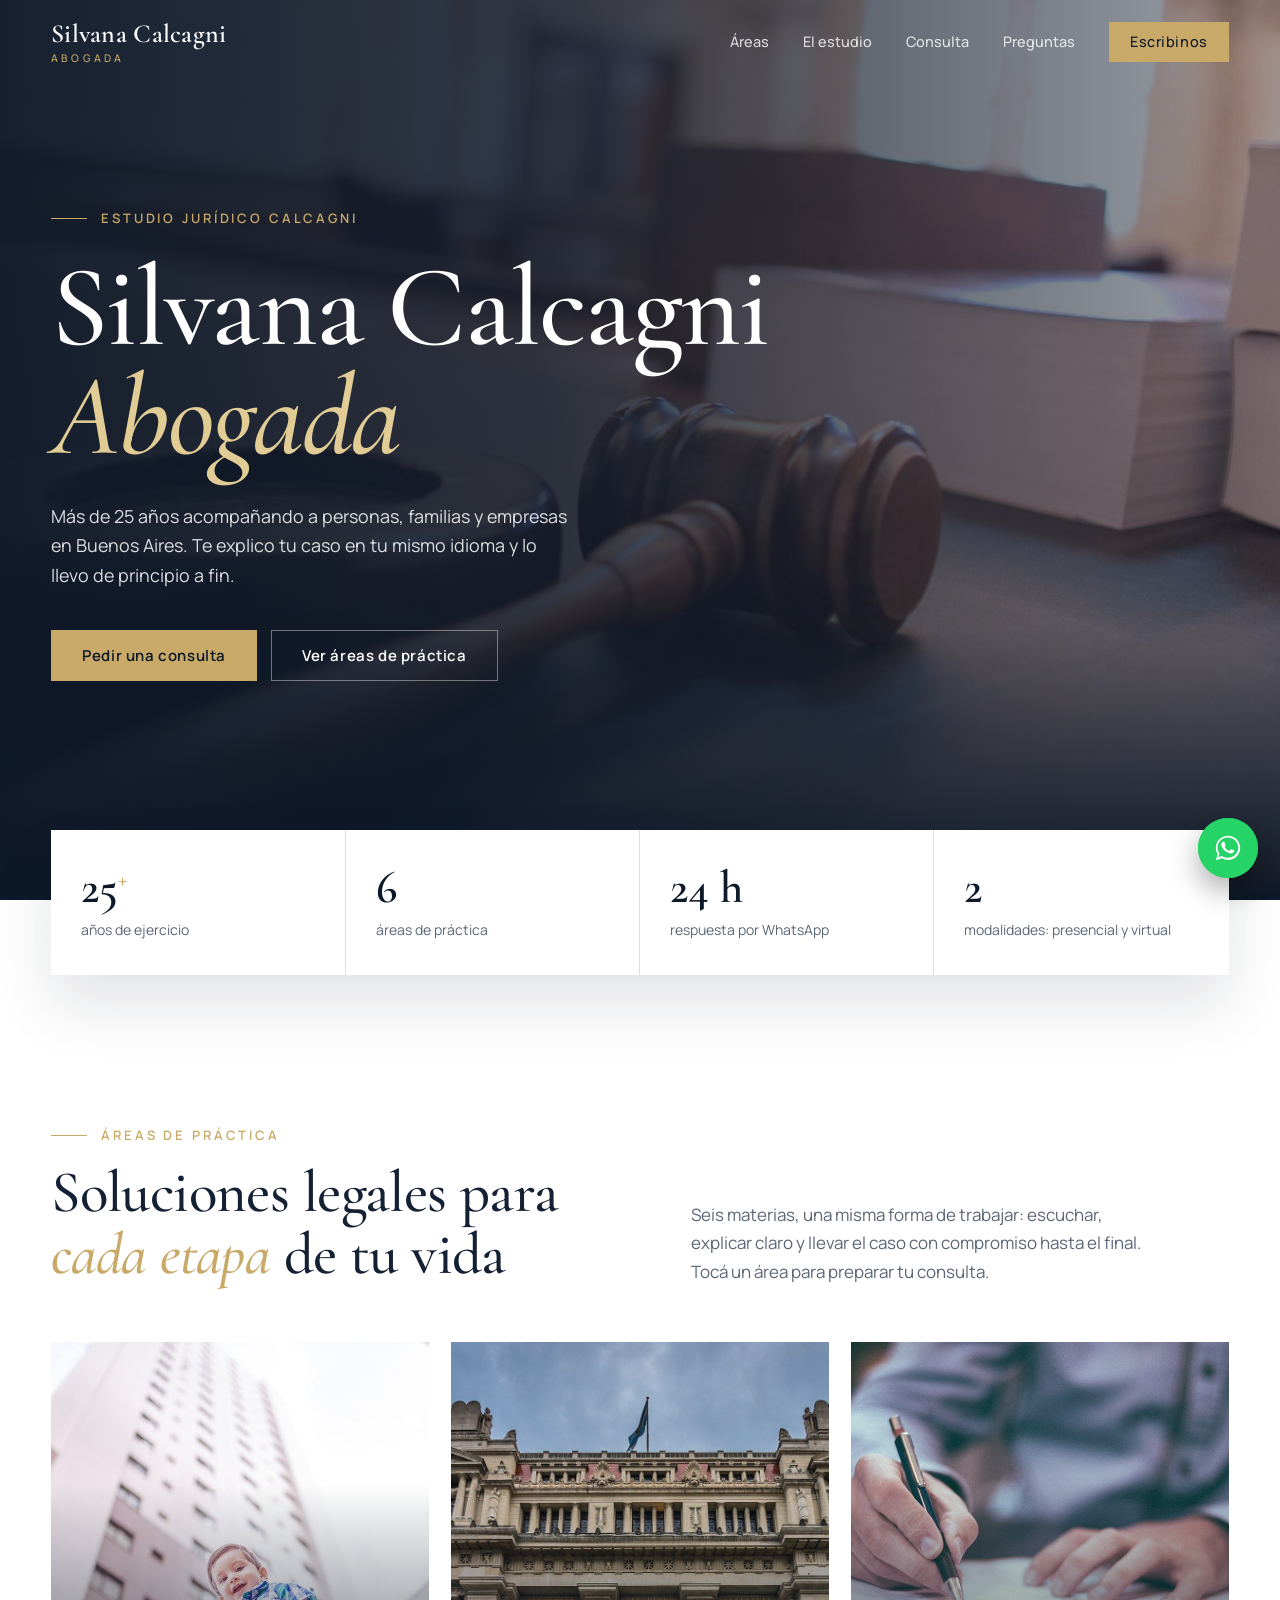
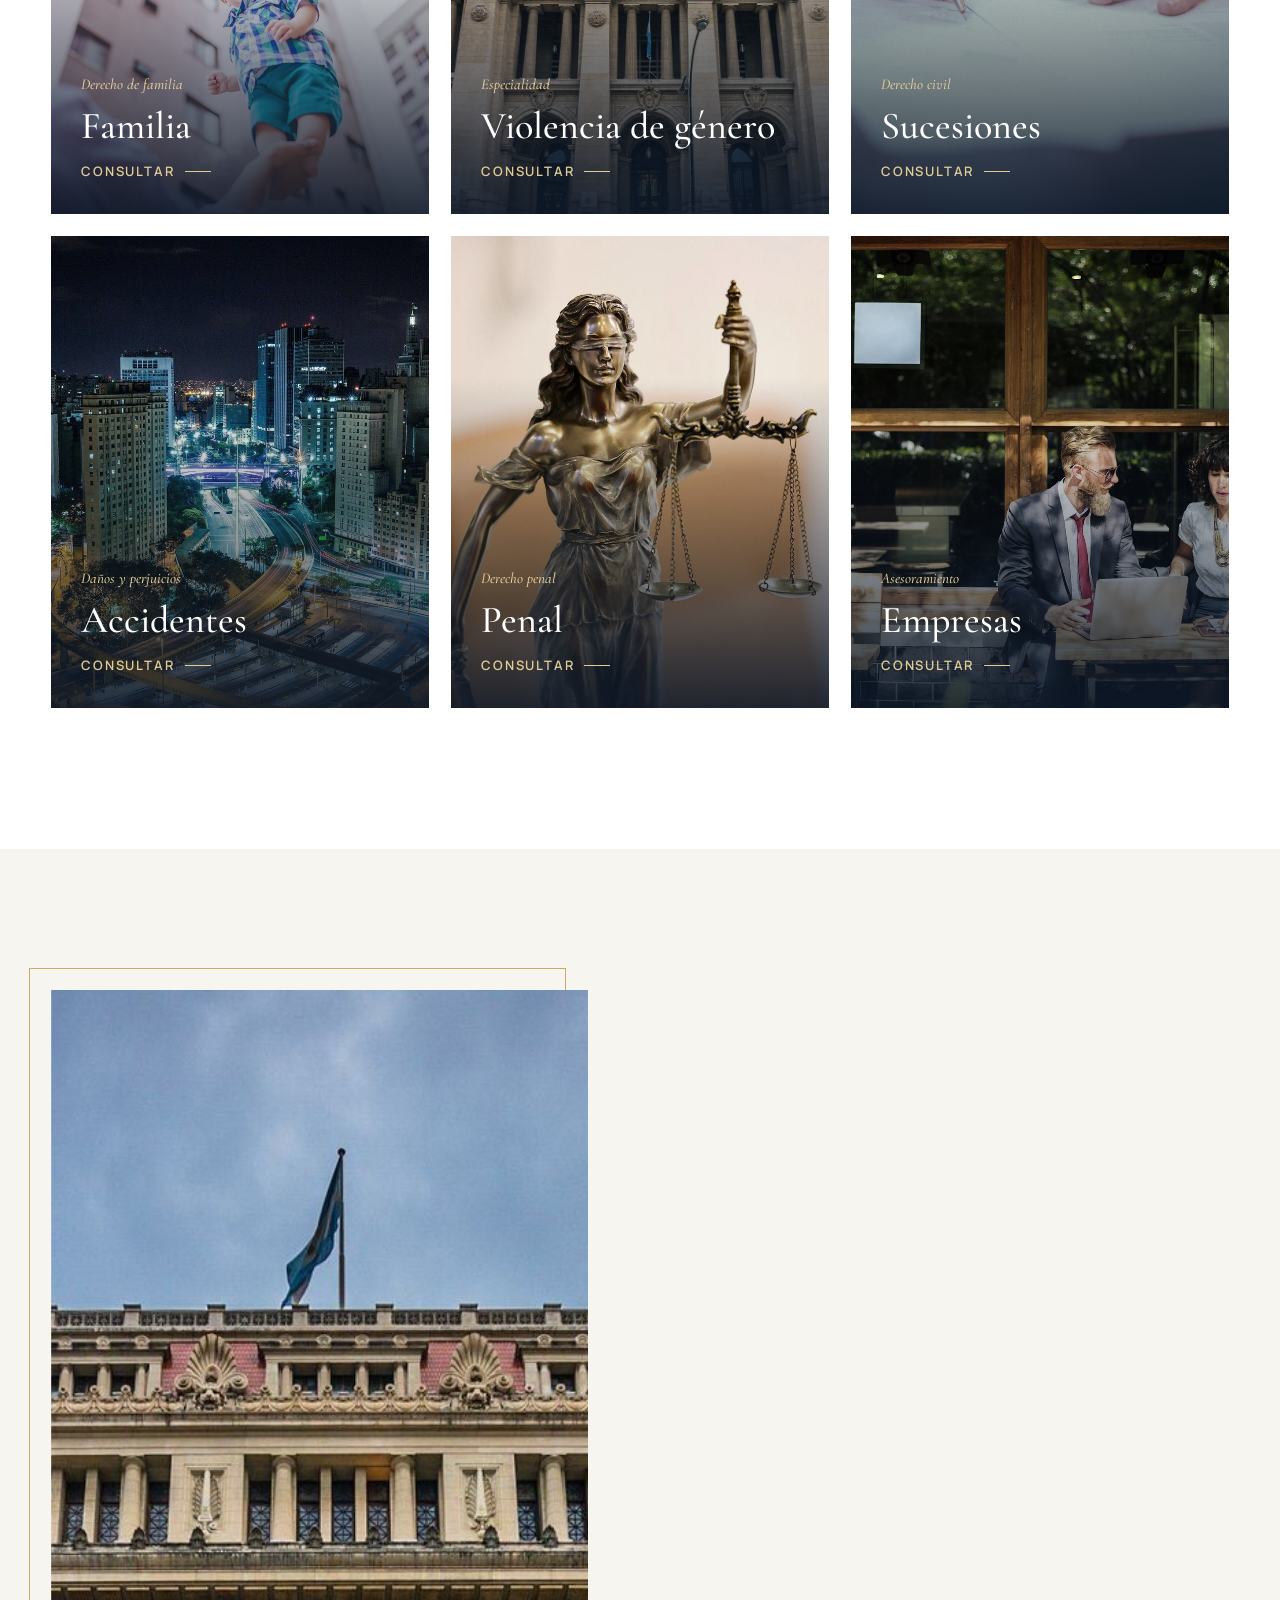
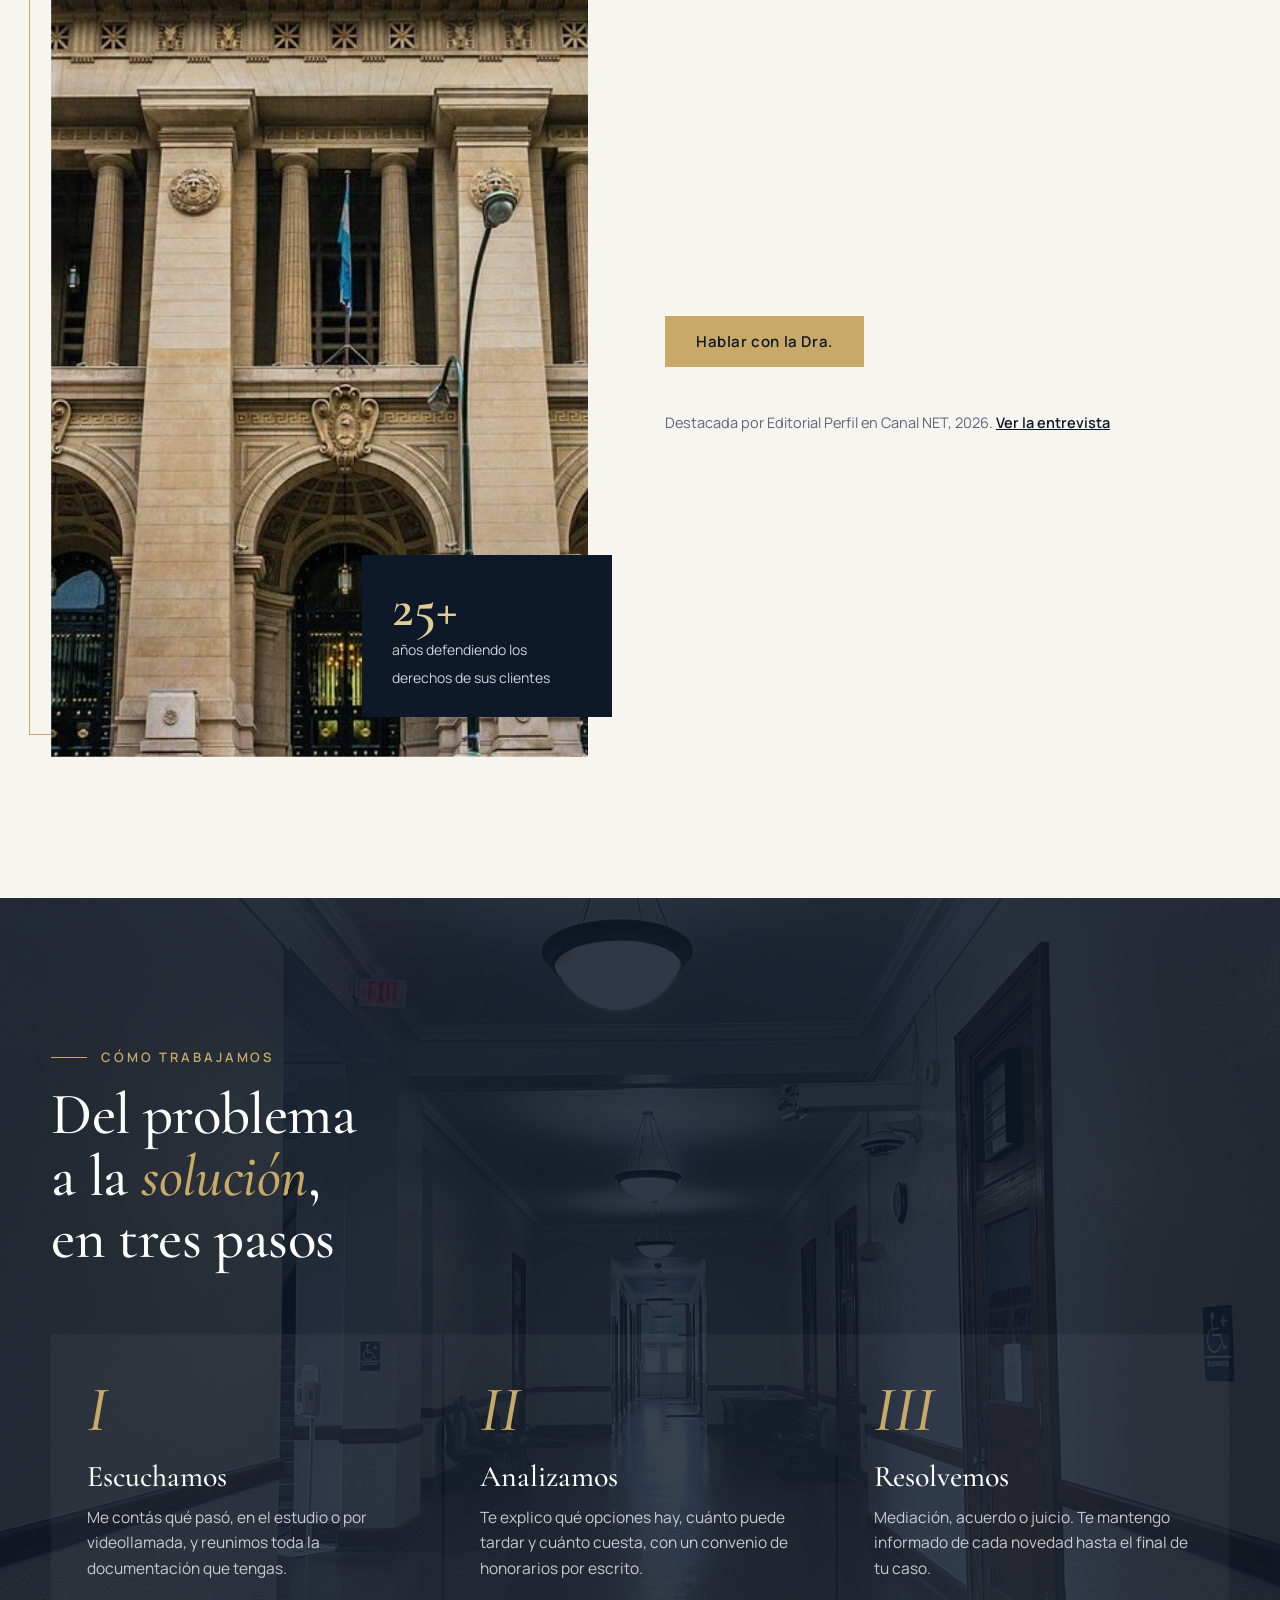
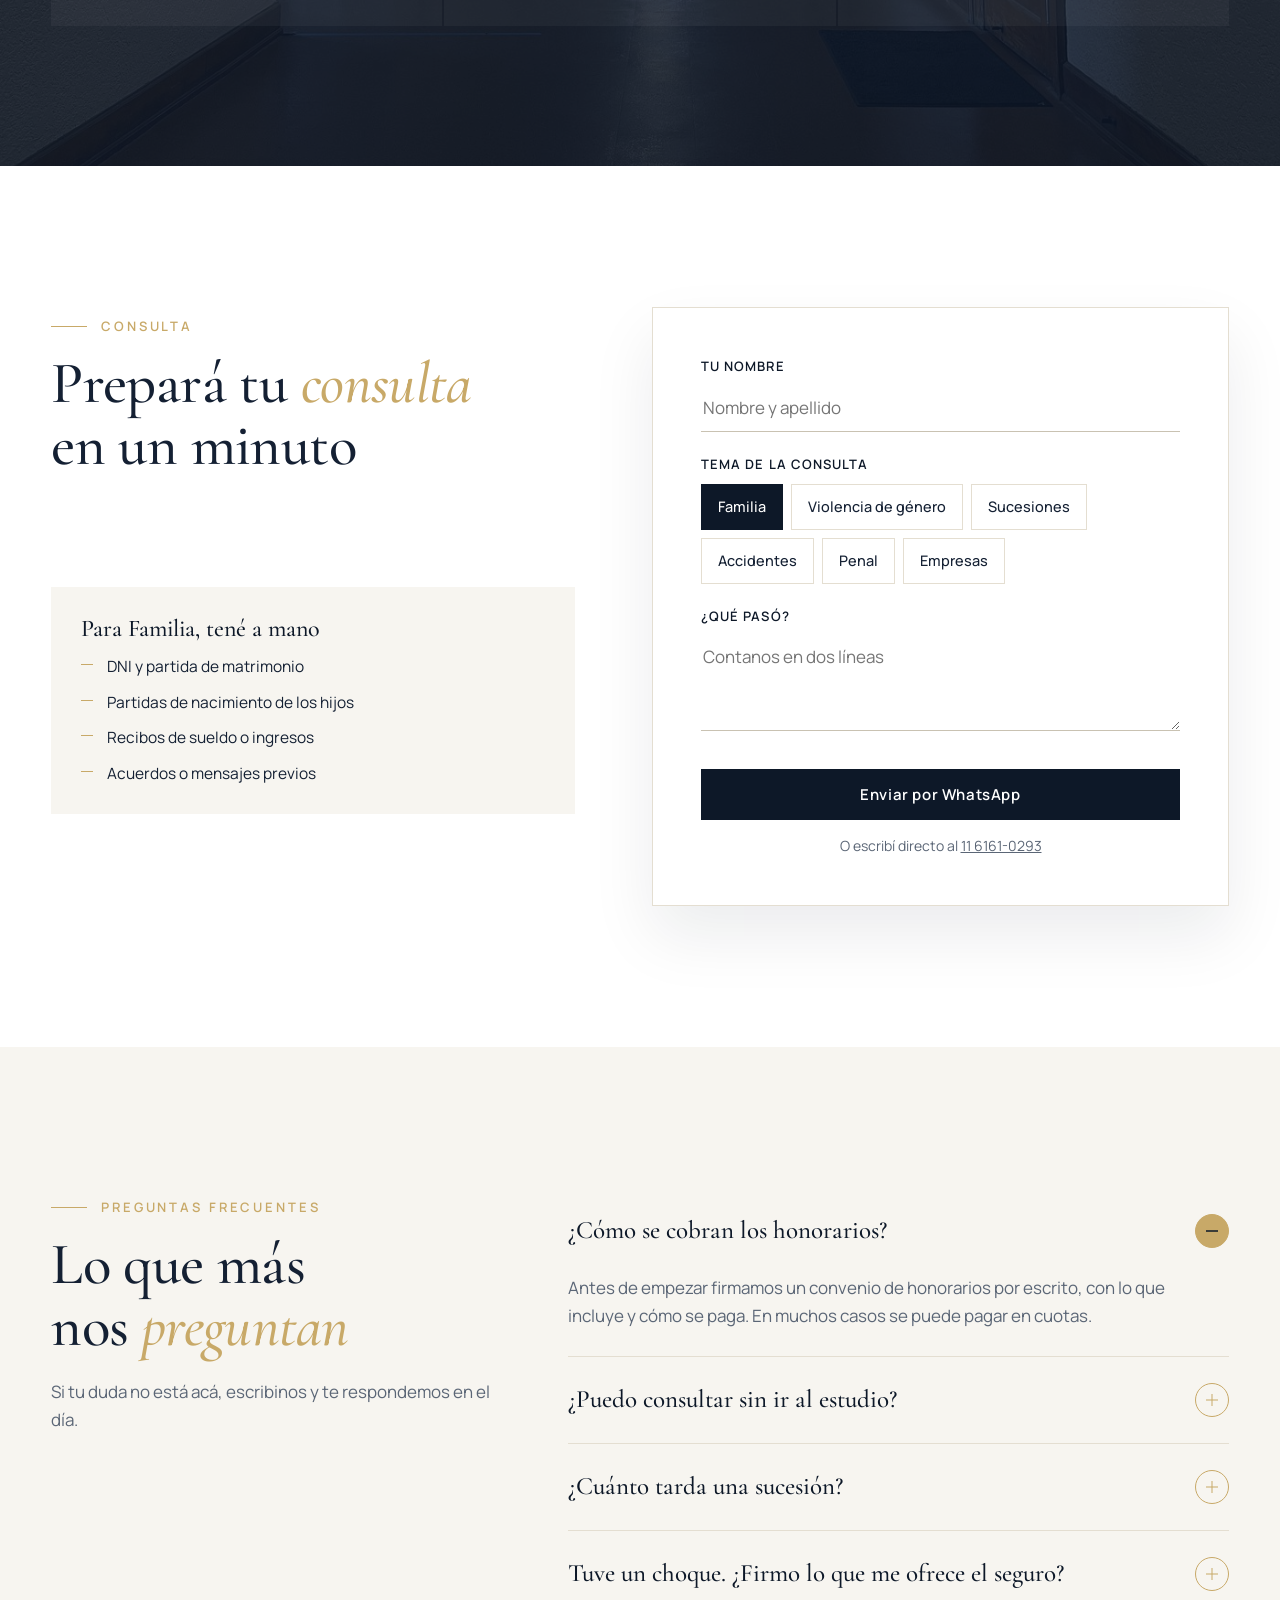
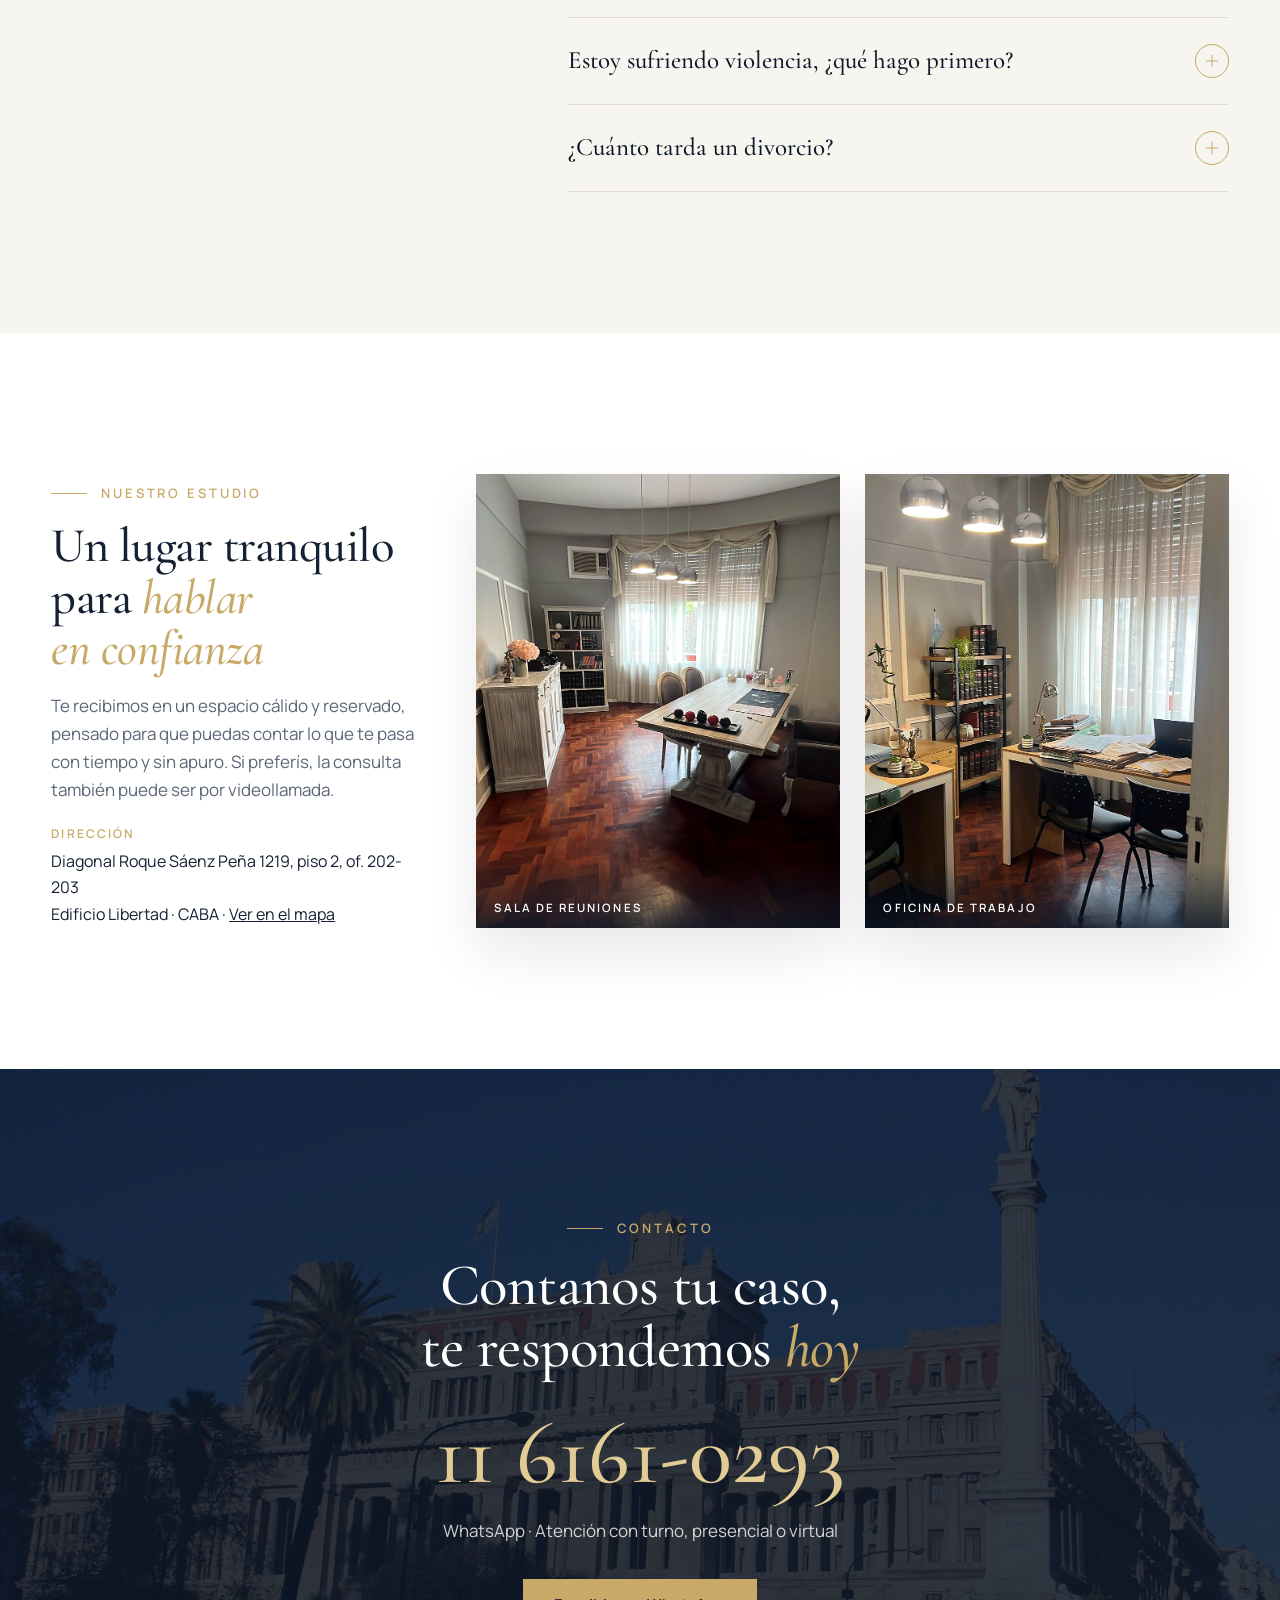
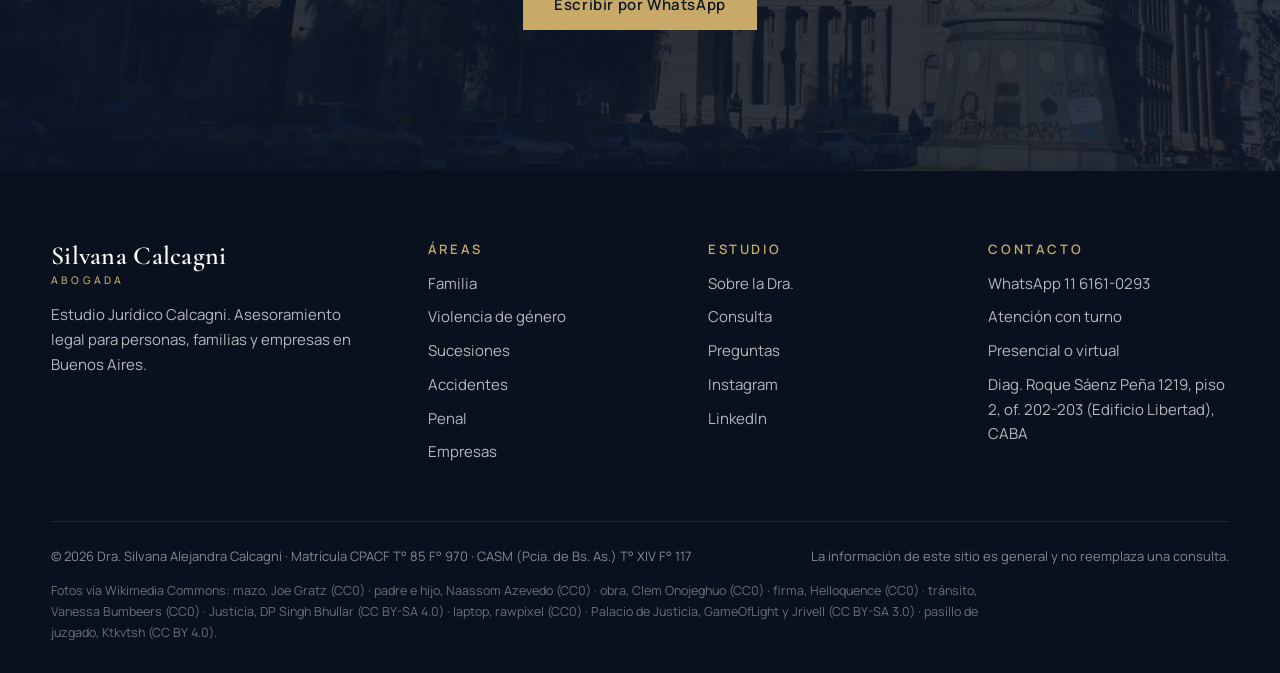
==== index.html @ 098f48e3 "Agregar fotos de la oficina del estudio Co-Authored-By: Claude Opus 5.5 <noreply@anthropic.com> Clau" ====
<!doctype html>
<html lang="es">
<head>
<meta charset="utf-8">
<meta name="viewport" content="width=device-width, initial-scale=1, viewport-fit=cover">
<title>Dra. Silvana Calcagni · Abogada en Buenos Aires</title>
<meta name="description" content="Dra. Silvana Calcagni, abogada en Buenos Aires con más de 25 años de ejercicio. Familia, violencia de género, sucesiones, accidentes, penal y empresas. Consultas por WhatsApp.">
<link rel="preconnect" href="https://fonts.googleapis.com">
<link rel="preconnect" href="https://fonts.gstatic.com" crossorigin>
<link href="https://fonts.googleapis.com/css2?family=Cormorant+Garamond:ital,wght@0,500;0,600;1,500&family=Manrope:wght@400;500;600&display=swap" rel="stylesheet">
<script>document.documentElement.classList.add('js')</script>
<style>
/* Elegante premium: azul noche y dorado suave, serif clásica para títulos, fotos grandes con movimiento lento. */
:root {
  color-scheme: light;
  --navy: #0d1828;
  --navy-2: #15243a;
  --navy-3: #1e3150;
  --gold: #c8a968;
  --gold-2: #e2cc96;
  --paper: #f7f5f0;
  --white: #ffffff;
  --ink: #142033;
  --muted: #5b6676;
  --line: #e4ded1;
  --serif: "Cormorant Garamond", Georgia, "Times New Roman", serif;
  --sans: "Manrope", "Helvetica Neue", Arial, sans-serif;
  --m: clamp(16px, 4vw, 64px);
  --max: 1240px;
  --ease: cubic-bezier(.2, .7, .2, 1);
}
*, *::before, *::after { box-sizing: border-box; }
html { scroll-behavior: smooth; -webkit-text-size-adjust: 100%; }
body { margin: 0; background: var(--white); color: var(--ink); font: 400 17px/1.65 var(--sans); overflow-x: clip; }
h1, h2, h3, p, ul, figure, blockquote { margin: 0; }
ul { padding: 0; list-style: none; }
a { color: inherit; }
img { display: block; max-width: 100%; }
:focus-visible { outline: 2px solid var(--gold); outline-offset: 3px; }
.wrap { width: 100%; max-width: calc(var(--max) + 2 * var(--m)); margin-inline: auto; padding-left: max(var(--m), env(safe-area-inset-left, 0px)); padding-right: max(var(--m), env(safe-area-inset-right, 0px)); }
.kicker { display: inline-flex; align-items: center; gap: 14px; font: 600 13px/1 var(--sans); letter-spacing: .22em; text-transform: uppercase; color: var(--gold); }
.kicker::before { content: ""; width: 36px; height: 1px; background: currentColor; }
h2 { font: 500 clamp(36px, 4.6vw, 60px)/1.05 var(--serif); letter-spacing: -0.01em; text-wrap: balance; }
h2 em { font-style: italic; color: var(--gold); }
.section { padding-block: clamp(88px, 11vw, 150px); }
.btn { display: inline-flex; align-items: center; gap: 12px; padding: 17px 30px; font: 600 15px/1 var(--sans); letter-spacing: .04em; text-decoration: none; border: 1px solid var(--gold); background: var(--gold); color: var(--navy); cursor: pointer; transition: background .3s, color .3s, transform .3s var(--ease); }
.btn:hover { background: transparent; color: var(--gold-2); transform: translateY(-2px); }
.btn.ghost { background: transparent; color: var(--white); border-color: #ffffff66; }
.btn.ghost:hover { border-color: var(--gold); color: var(--gold-2); }
.btn svg { width: 18px; height: 18px; fill: currentColor; }

/* header */
.header { position: fixed; inset: 0 0 auto; z-index: 20; padding-top: env(safe-area-inset-top, 0px); transition: background .4s, box-shadow .4s; }
.header .wrap { display: flex; align-items: center; justify-content: space-between; height: 84px; transition: height .4s; }
.header.solid { background: #0d1828f2; box-shadow: 0 10px 30px #0006; }
.header.solid .wrap { height: 68px; }
.logo { display: flex; flex-direction: column; text-decoration: none; color: var(--white); line-height: 1; }
.logo b { font: 600 26px/1 var(--serif); letter-spacing: .01em; }
.logo span { font: 500 10.5px/1 var(--sans); letter-spacing: .3em; text-transform: uppercase; color: var(--gold); margin-top: 6px; }
.nav { display: flex; align-items: center; gap: 34px; }
.nav a { color: #ffffffcc; text-decoration: none; font-size: 14.5px; font-weight: 500; position: relative; transition: color .3s; }
.nav a:not(.btn)::after { content: ""; position: absolute; left: 0; right: 0; bottom: -6px; height: 1px; background: var(--gold); transform: scaleX(0); transform-origin: left; transition: transform .35s var(--ease); }
.nav a:not(.btn):hover { color: var(--white); }
.nav a:not(.btn):hover::after { transform: scaleX(1); }
.nav .btn { padding: 12px 20px; color: var(--navy); }
.nav .btn:hover { color: var(--gold-2); }

/* hero */
.hero { position: relative; min-height: 100svh; display: grid; align-items: center; color: var(--white); background: var(--navy); overflow: hidden; }
.hero .bg { position: absolute; inset: 0; }
.hero .bg img { width: 100%; height: 100%; object-fit: cover; object-position: center 30%; animation: kenburns 24s ease-in-out infinite alternate; }
.hero .bg::after { content: ""; position: absolute; inset: 0; background: linear-gradient(90deg, #0d1828f5 0%, #0d1828d9 42%, #0d182866 100%), linear-gradient(0deg, #0d1828 0%, transparent 30%); }
.hero .content { position: relative; z-index: 1; padding-top: 120px; padding-bottom: 140px; }
.hero h1 { font: 500 clamp(56px, 9vw, 128px)/.95 var(--serif); letter-spacing: -0.015em; margin-top: 26px; }
.hero h1 em { display: block; font-style: italic; color: var(--gold-2); }
.hero .lead { margin-top: 30px; max-width: 520px; font-size: clamp(17px, 1.4vw, 20px); color: #ffffffd9; }
.hero .ctas { display: flex; flex-wrap: wrap; gap: 14px; margin-top: 40px; }
.hero .scroll { position: absolute; z-index: 1; left: 50%; bottom: 28px; transform: translateX(-50%); width: 26px; height: 42px; border: 1px solid #ffffff66; border-radius: 13px; }
.hero .scroll::after { content: ""; position: absolute; left: 50%; top: 9px; width: 3px; height: 8px; margin-left: -1.5px; background: var(--gold); border-radius: 2px; animation: wheel 1.8s ease-in-out infinite; }

/* stats strip */
.stats { position: relative; z-index: 2; margin-top: -70px; }
.stats ul { display: grid; grid-template-columns: repeat(4, 1fr); background: var(--white); box-shadow: 0 30px 60px #0d18281f; }
.stats li { padding: 34px 30px; border-right: 1px solid var(--line); }
.stats li:last-child { border-right: 0; }
.stats b { display: block; font: 600 46px/1 var(--serif); color: var(--navy); }
.stats b sup { font-size: .5em; color: var(--gold); }
.stats span { display: block; margin-top: 8px; font-size: 14px; color: var(--muted); }

/* areas */
.areas .head { display: grid; grid-template-columns: 1.1fr 1fr; gap: 48px; align-items: end; margin-bottom: 56px; }
.areas .head h2 { margin-top: 18px; }
.areas .head p { color: var(--muted); max-width: 46ch; }
.cards { display: grid; grid-template-columns: repeat(3, 1fr); gap: 22px; }
.card { position: relative; display: block; aspect-ratio: 4 / 5; overflow: hidden; color: var(--white); text-decoration: none; background: var(--navy); }
.card img { width: 100%; height: 100%; object-fit: cover; transition: transform 1.1s var(--ease), filter .6s; filter: saturate(.85); }
.card::after { content: ""; position: absolute; inset: 0; background: linear-gradient(180deg, #0d182800 30%, #0d1828e6 100%); transition: background .5s; }
.card .txt { position: absolute; z-index: 1; left: 0; right: 0; bottom: 0; padding: 30px; }
.card .n { font: 500 15px/1 var(--serif); font-style: italic; color: var(--gold-2); }
.card h3 { font: 500 38px/1 var(--serif); margin-top: 10px; }
.card p { max-height: 0; opacity: 0; overflow: hidden; margin-top: 0; font-size: 15px; color: #ffffffdd; transition: max-height .6s var(--ease), opacity .5s, margin .5s; }
.card .more { display: inline-flex; align-items: center; gap: 10px; margin-top: 16px; font-size: 13px; font-weight: 600; letter-spacing: .14em; text-transform: uppercase; color: var(--gold-2); }
.card .more::after { content: ""; width: 26px; height: 1px; background: currentColor; transition: width .4s var(--ease); }
.card:hover img, .card:focus-visible img { transform: scale(1.08); filter: saturate(1); }
.card:hover::after, .card:focus-visible::after { background: linear-gradient(180deg, #0d182833 0%, #0d1828f2 70%); }
.card:hover p, .card:focus-visible p { max-height: 160px; opacity: 1; margin-top: 12px; }
.card:hover .more::after { width: 46px; }

/* about */
.about { background: var(--paper); }
.about .grid { display: grid; grid-template-columns: 1fr 1.05fr; gap: clamp(40px, 6vw, 96px); align-items: center; }
.about .pic { position: relative; }
.about .pic img { width: 100%; aspect-ratio: 4 / 5; object-fit: cover; }
.about .pic::before { content: ""; position: absolute; inset: -22px 22px 22px -22px; border: 1px solid var(--gold); z-index: 0; }
.about .pic img { position: relative; z-index: 1; }
.about .badge { position: absolute; z-index: 2; right: -24px; bottom: 40px; background: var(--navy); color: var(--white); padding: 26px 30px; max-width: 250px; }
.about .badge b { display: block; font: 600 54px/1 var(--serif); color: var(--gold-2); }
.about .badge span { font-size: 14px; color: #ffffffcc; }
.about h2 { margin-top: 18px; }
.about .txt p { margin-top: 22px; color: var(--muted); }
.about blockquote { margin-top: 34px; padding-left: 26px; border-left: 2px solid var(--gold); font: 500 italic 26px/1.3 var(--serif); color: var(--navy); }
.about .sign { margin-top: 30px; display: flex; flex-wrap: wrap; align-items: center; gap: 22px; }
.about .press { font-size: 14.5px; color: var(--muted); }
.about .press a { color: var(--navy); font-weight: 600; }

/* process */
.process { background: var(--navy); color: var(--white); position: relative; overflow: hidden; }
.process .bgimg { position: absolute; inset: 0; opacity: .14; }
.process .bgimg img { width: 100%; height: 100%; object-fit: cover; }
.process .wrap { position: relative; }
.process h2 { margin-top: 18px; max-width: 16ch; }
.steps { display: grid; grid-template-columns: repeat(3, 1fr); gap: 2px; margin-top: 64px; }
.step { background: #ffffff0a; padding: 44px 36px; transition: background .4s, transform .4s var(--ease); }
.step:hover { background: #ffffff14; transform: translateY(-6px); }
.step .num { font: 500 italic 64px/1 var(--serif); color: var(--gold); }
.step h3 { font: 500 30px/1.1 var(--serif); margin-top: 18px; }
.step p { margin-top: 12px; color: #ffffffbf; font-size: 15.5px; }

/* consulta */
.consulta .grid { display: grid; grid-template-columns: 1fr 1.1fr; gap: clamp(40px, 6vw, 96px); align-items: start; }
.consulta h2 { margin-top: 18px; }
.consulta .txt > p { margin-top: 20px; color: var(--muted); max-width: 44ch; }
.docs { margin-top: 34px; background: var(--paper); padding: 28px 30px; }
.docs strong { font: 500 24px/1.2 var(--serif); color: var(--navy); }
.docs li { position: relative; padding-left: 26px; margin-top: 10px; font-size: 15.5px; }
.docs li::before { content: ""; position: absolute; left: 0; top: 10px; width: 12px; height: 1px; background: var(--gold); }
.form { background: var(--white); border: 1px solid var(--line); padding: clamp(28px, 4vw, 48px); box-shadow: 0 30px 60px #0d182814; }
.form label { display: block; font-size: 13px; font-weight: 600; letter-spacing: .08em; text-transform: uppercase; color: var(--navy); margin: 22px 0 8px; }
.form label:first-child { margin-top: 0; }
.form input, .form select, .form textarea { width: 100%; border: 0; border-bottom: 1px solid #c9c2b2; background: transparent; padding: 10px 2px 12px; font: 400 17px/1.4 var(--sans); color: var(--ink); border-radius: 0; transition: border-color .3s; }
.form textarea { min-height: 96px; resize: vertical; }
.form input:focus, .form select:focus, .form textarea:focus { outline: none; border-bottom-color: var(--gold); }
.chips { display: flex; flex-wrap: wrap; gap: 8px; }
.chips label { margin: 0; position: relative; }
.chips input { position: absolute; opacity: 0; inset: 0; cursor: pointer; }
.chips span { display: inline-block; padding: 10px 16px; border: 1px solid var(--line); font-size: 14.5px; font-weight: 500; letter-spacing: 0; text-transform: none; color: var(--ink); transition: all .25s; cursor: pointer; }
.chips input:checked + span { background: var(--navy); border-color: var(--navy); color: var(--white); }
.chips input:focus-visible + span { outline: 2px solid var(--gold); outline-offset: 2px; }
.chips span:hover { border-color: var(--gold); }
.form .btn { width: 100%; justify-content: center; margin-top: 30px; background: var(--navy); border-color: var(--navy); color: var(--white); }
.form .btn:hover { background: var(--gold); border-color: var(--gold); color: var(--navy); }
.form .alt { margin-top: 14px; font-size: 14px; color: var(--muted); text-align: center; }

/* faq */
.faq { background: var(--paper); }
.faq .grid { display: grid; grid-template-columns: .8fr 1.2fr; gap: clamp(40px, 6vw, 96px); }
.faq h2 { margin-top: 18px; }
.faq .side p { margin-top: 20px; color: var(--muted); }
.faq details { border-bottom: 1px solid var(--line); }
.faq summary { list-style: none; cursor: pointer; display: flex; justify-content: space-between; align-items: center; gap: 24px; padding: 26px 0; font: 500 25px/1.25 var(--serif); color: var(--navy); }
.faq summary::-webkit-details-marker { display: none; }
.faq summary i { flex: none; position: relative; width: 34px; height: 34px; border: 1px solid var(--gold); border-radius: 50%; transition: background .3s, transform .4s var(--ease); }
.faq summary i::before, .faq summary i::after { content: ""; position: absolute; left: 50%; top: 50%; width: 12px; height: 1px; background: var(--gold); transform: translate(-50%, -50%); }
.faq summary i::after { transform: translate(-50%, -50%) rotate(90deg); transition: transform .4s var(--ease); }
.faq details[open] summary i { background: var(--gold); }
.faq details[open] summary i::before, .faq details[open] summary i::after { background: var(--navy); }
.faq details[open] summary i::after { transform: translate(-50%, -50%) rotate(0); }
.faq details p { padding-bottom: 26px; color: var(--muted); max-width: 60ch; }

/* contact band */
.cta { position: relative; color: var(--white); text-align: center; overflow: hidden; background: var(--navy); }
.cta .bg { position: absolute; inset: 0; }
.cta .bg img { width: 100%; height: 100%; object-fit: cover; transform: scale(1.1); }
.cta .bg::after { content: ""; position: absolute; inset: 0; background: #0d1828d9; }
.cta .wrap { position: relative; }
.cta h2 { margin: 18px auto 0; max-width: 18ch; }
.cta .phone { display: inline-block; margin-top: 30px; font: 500 clamp(44px, 7vw, 92px)/1 var(--serif); color: var(--gold-2); text-decoration: none; transition: color .3s; }
.cta .phone:hover { color: var(--white); }
.cta p { margin-top: 18px; color: #ffffffcc; }
.cta .btn { margin-top: 34px; }

/* footer */
.footer { background: #08111d; color: #ffffffb3; padding-block: 72px 30px; font-size: 15px; }
.footer .cols { display: grid; grid-template-columns: 1.4fr 1fr 1fr 1fr; gap: 40px; }
.footer h4 { margin: 0 0 16px; font: 600 13px/1 var(--sans); letter-spacing: .2em; text-transform: uppercase; color: var(--gold); }
.footer li { margin-top: 9px; }
.footer a { text-decoration: none; transition: color .3s; }
.footer a:hover { color: var(--gold-2); }
.footer .about-f p { margin-top: 18px; max-width: 34ch; }
.footer .bottom { margin-top: 56px; padding-top: 24px; border-top: 1px solid #ffffff1a; display: flex; justify-content: space-between; gap: 20px; flex-wrap: wrap; font-size: 13px; color: #ffffff80; }
.footer .credits { margin-top: 14px; font-size: 12.5px; color: #ffffff66; max-width: 120ch; }
.wa-float { position: fixed; z-index: 30; right: max(22px, env(safe-area-inset-right, 0px)); bottom: max(22px, env(safe-area-inset-bottom, 0px)); width: 60px; height: 60px; border-radius: 50%; background: #25d366; display: grid; place-items: center; box-shadow: 0 12px 30px #0005; transition: transform .3s var(--ease); }
.wa-float:hover { transform: scale(1.08); }
.wa-float svg { width: 30px; height: 30px; fill: #fff; }
.wa-float::before { content: ""; position: absolute; inset: 0; border-radius: 50%; background: #25d366; animation: pulse 2.4s ease-out infinite; z-index: -1; }

/* motion */
@keyframes kenburns { from { transform: scale(1.04); } to { transform: scale(1.16) translate(-1.5%, -1%); } }
@keyframes wheel { 0% { opacity: 0; transform: translateY(0); } 30% { opacity: 1; } 100% { opacity: 0; transform: translateY(12px); } }
@keyframes pulse { from { transform: scale(1); opacity: .6; } to { transform: scale(1.7); opacity: 0; } }
@keyframes up { from { opacity: 0; transform: translateY(30px); } to { opacity: 1; transform: none; } }
@media (prefers-reduced-motion: no-preference) {
  .js .hero .content > * { opacity: 0; animation: up 1s var(--ease) forwards; }
  .js .hero .content > *:nth-child(2) { animation-delay: .15s; }
  .js .hero .content > *:nth-child(3) { animation-delay: .3s; }
  .js .hero .content > *:nth-child(4) { animation-delay: .45s; }
  .js [data-reveal] { opacity: 0; transform: translateY(36px); transition: opacity .9s var(--ease), transform 1s var(--ease); transition-delay: calc(var(--d, 0) * 110ms); }
  .js [data-reveal].in { opacity: 1; transform: none; }
  .js .about .pic[data-reveal] img { clip-path: inset(0 0 100% 0); transition: clip-path 1.3s var(--ease) .2s; }
  .js .about .pic.in img { clip-path: inset(0 0 0 0); }
}
@media (prefers-reduced-motion: reduce) { .hero .bg img, .wa-float::before, .hero .scroll::after { animation: none; } }

/* responsive */
@media (max-width: 1000px) {
  .nav a:not(.btn) { display: none; }
  .stats ul { grid-template-columns: repeat(2, 1fr); }
  .stats li:nth-child(2) { border-right: 0; }
  .stats li:nth-child(-n+2) { border-bottom: 1px solid var(--line); }
  .areas .head, .about .grid, .consulta .grid, .faq .grid { grid-template-columns: 1fr; }
  .cards { grid-template-columns: repeat(2, 1fr); }
  .card p { max-height: 160px; opacity: 1; margin-top: 12px; }
  .steps { grid-template-columns: 1fr; }
  .about .badge { right: 12px; }
  .footer .cols { grid-template-columns: 1fr 1fr; }
}
@media (max-width: 640px) {
  body { font-size: 16px; }
  .header .wrap { height: 70px; }
  .logo b { font-size: 22px; }
  .nav .btn { padding: 10px 14px; font-size: 13px; }
  .hero .content { padding-top: 110px; padding-bottom: 120px; }
  .hero .ctas .btn { width: 100%; justify-content: center; }
  .stats li { padding: 24px 18px; }
  .stats b { font-size: 36px; }
  .cards { grid-template-columns: 1fr; }
  .card { aspect-ratio: 4 / 3.4; }
  .card h3 { font-size: 32px; }
  .about .pic::before { inset: -12px 12px 12px -12px; }
  .about .badge { position: relative; right: auto; bottom: auto; margin: -40px 0 0 20px; }
  .faq summary { font-size: 21px; }
  .footer .cols { grid-template-columns: 1fr; }
}
/* fotos del estudio */
.office .grid { display: grid; grid-template-columns: 1.1fr 1fr 1fr; gap: clamp(16px, 2vw, 28px); align-items: end; }
.office .otxt { align-self: center; padding-right: clamp(0px, 2vw, 30px); }
.office h2 { margin-top: 18px; font-size: clamp(34px, 3.8vw, 50px); }
.office p { margin: 18px 0 0; color: var(--muted); }
.office .dir { margin-top: 24px; font-size: 16px; color: var(--ink); }
.office .dir b { display: block; font: 600 12px/1 var(--sans); letter-spacing: .18em; text-transform: uppercase; color: var(--gold); margin-bottom: 8px; }
.office figure { margin: 0; position: relative; overflow: hidden; box-shadow: 0 24px 50px #0d182818; }
.office img { display: block; width: 100%; height: auto; aspect-ratio: 4 / 5; object-fit: cover; transition: transform .8s var(--ease); }
.office figure:hover img { transform: scale(1.03); }
.office figcaption { position: absolute; left: 0; right: 0; bottom: 0; padding: 40px 18px 14px; font: 600 11.5px/1 var(--sans); letter-spacing: .18em; text-transform: uppercase; color: #fff; background: linear-gradient(transparent, #0d1828cc); }
@media (max-width: 900px) {
  .office .grid { grid-template-columns: 1fr 1fr; }
  .office .otxt { grid-column: 1 / -1; padding: 0; }
}
</style>
</head>
<body>

<header class="header" id="top">
  <div class="wrap">
    <a class="logo" href="#inicio"><b>Silvana Calcagni</b><span>Abogada</span></a>
    <nav class="nav" aria-label="Principal">
      <a href="#areas">Áreas</a>
      <a href="#estudio">El estudio</a>
      <a href="#consulta">Consulta</a>
      <a href="#preguntas">Preguntas</a>
      <a class="btn" href="https://wa.me/5491161610293" target="_blank" rel="noopener">Escribinos</a>
    </nav>
  </div>
</header>

<section class="hero" id="inicio">
  <div class="bg"><img src="imagenes/hero-1.jpg" alt="" width="1920" height="1280"></div>
  <div class="content wrap">
    <span class="kicker">Estudio Jurídico Calcagni</span>
    <h1>Silvana Calcagni<em>Abogada</em></h1>
    <p class="lead">Más de 25 años acompañando a personas, familias y empresas en Buenos Aires. Te explico tu caso en tu mismo idioma y lo llevo de principio a fin.</p>
    <div class="ctas">
      <a class="btn" href="#consulta">Pedir una consulta</a>
      <a class="btn ghost" href="#areas">Ver áreas de práctica</a>
    </div>
  </div>
  <span class="scroll" aria-hidden="true"></span>
</section>

<div class="stats wrap" aria-label="El estudio en números">
  <ul data-reveal>
    <li><b data-count="25">25<sup>+</sup></b><span>años de ejercicio</span></li>
    <li><b data-count="6">6</b><span>áreas de práctica</span></li>
    <li><b>24 h</b><span>respuesta por WhatsApp</span></li>
    <li><b>2</b><span>modalidades: presencial y virtual</span></li>
  </ul>
</div>

<main>
<section class="areas section" id="areas">
  <div class="wrap">
    <div class="head">
      <div data-reveal><span class="kicker">Áreas de práctica</span><h2>Soluciones legales para <em>cada etapa</em> de tu vida</h2></div>
      <p data-reveal style="--d:1">Seis materias, una misma forma de trabajar: escuchar, explicar claro y llevar el caso con compromiso hasta el final. Tocá un área para preparar tu consulta.</p>
    </div>
    <div class="cards">
      <a class="card" href="#consulta" data-topic="familia" data-reveal><img src="imagenes/familia-1.jpg" alt="Padre alzando a su hijo" loading="lazy" width="1920" height="1280"><div class="txt"><span class="n">Derecho de familia</span><h3>Familia</h3><p>Divorcios, cuota alimentaria, cuidado personal, régimen de comunicación y divorcios del exterior.</p><span class="more">Consultar</span></div></a>
      <a class="card" href="#consulta" data-topic="violencia" data-reveal style="--d:1"><img src="imagenes/buenos-aires-2.jpg" alt="Ciudad de Buenos Aires" loading="lazy" width="1400" height="997"><div class="txt"><span class="n">Especialidad</span><h3>Violencia de género</h3><p>Denuncia acompañada, medidas de protección urgentes, exclusión del hogar, cuota alimentaria y seguimiento.</p><span class="more">Consultar</span></div></a>
      <a class="card" href="#consulta" data-topic="sucesiones" data-reveal style="--d:2"><img src="imagenes/sucesiones-1.jpg" alt="Mano firmando un documento" loading="lazy" width="1920" height="1281"><div class="txt"><span class="n">Derecho civil</span><h3>Sucesiones</h3><p>Sucesiones con o sin testamento, declaratoria de herederos e inscripción de bienes, con pago en cuotas.</p><span class="more">Consultar</span></div></a>
      <a class="card" href="#consulta" data-topic="accidentes" data-reveal><img src="imagenes/accidentes-2.jpg" alt="Tránsito de una ciudad de noche" loading="lazy" width="1920" height="1280"><div class="txt"><span class="n">Daños y perjuicios</span><h3>Accidentes</h3><p>Choques de auto, moto o peatón y mediaciones con aseguradoras para cobrar sin llegar a juicio.</p><span class="more">Consultar</span></div></a>
      <a class="card" href="#consulta" data-topic="penal" data-reveal style="--d:1"><img src="imagenes/hero-2.jpg" alt="Estatua de la Justicia con su balanza" loading="lazy" width="1920" height="1281"><div class="txt"><span class="n">Derecho penal</span><h3>Penal</h3><p>Defensa en causas penales y ante falsas denuncias, con acompañamiento en cada etapa.</p><span class="more">Consultar</span></div></a>
      <a class="card" href="#consulta" data-topic="empresas" data-reveal style="--d:2"><img src="imagenes/empresas-2.jpg" alt="Dos personas trabajando con una laptop" loading="lazy" width="1920" height="1288"><div class="txt"><span class="n">Asesoramiento</span><h3>Empresas</h3><p>Diagnóstico de riesgo empresarial, contratos, protección de activos y conflictos societarios.</p><span class="more">Consultar</span></div></a>
    </div>
  </div>
</section>

<section class="about section" id="estudio">
  <div class="wrap grid">
    <div class="pic" data-reveal>
      <img src="imagenes/buenos-aires-2.jpg" alt="Fachada del Palacio de Justicia de la Nación, Buenos Aires" loading="lazy" width="1920" height="1367">
      <div class="badge"><b>25+</b><span>años defendiendo los derechos de sus clientes</span></div>
    </div>
    <div class="txt">
      <div data-reveal><span class="kicker">Sobre la Dra. Calcagni</span><h2>Honestidad, responsabilidad y <em>confianza</em></h2></div>
      <p data-reveal style="--d:1">La Dra. Silvana Alejandra Calcagni está al frente del Estudio Jurídico Calcagni. Acompaña a personas, familias y empresas con una mirada preventiva y estratégica: no solo resolver el problema, también evitar el próximo.</p>
      <p data-reveal style="--d:2">Su forma de trabajar es simple: hablarte en tu mismo idioma, sin palabras complicadas, responder rápido y comprometerse con cada caso, porque detrás de cada consulta hay personas, familias y años de esfuerzo.</p>
      <blockquote data-reveal style="--d:3">“Un abogado de confianza no es un gasto. Es una inversión en seguridad y tranquilidad.”</blockquote>
      <div class="sign" data-reveal style="--d:4">
        <a class="btn" href="https://wa.me/5491161610293" target="_blank" rel="noopener">Hablar con la Dra.</a>
        <p class="press">Destacada por Editorial Perfil en Canal NET, 2026. <a href="https://www.instagram.com/abogadacalcagni/reel/DWojUQWALA2/" target="_blank" rel="noopener">Ver la entrevista</a></p>
      </div>
    </div>
  </div>
</section>

<section class="process section">
  <div class="bgimg" aria-hidden="true"><img src="imagenes/penal-1.jpg" alt="" loading="lazy" width="1920" height="1440"></div>
  <div class="wrap">
    <div data-reveal><span class="kicker">Cómo trabajamos</span><h2>Del problema a la <em>solución</em>, en tres pasos</h2></div>
    <div class="steps">
      <div class="step" data-reveal><span class="num">I</span><h3>Escuchamos</h3><p>Me contás qué pasó, en el estudio o por videollamada, y reunimos toda la documentación que tengas.</p></div>
      <div class="step" data-reveal style="--d:1"><span class="num">II</span><h3>Analizamos</h3><p>Te explico qué opciones hay, cuánto puede tardar y cuánto cuesta, con un convenio de honorarios por escrito.</p></div>
      <div class="step" data-reveal style="--d:2"><span class="num">III</span><h3>Resolvemos</h3><p>Mediación, acuerdo o juicio. Te mantengo informado de cada novedad hasta el final de tu caso.</p></div>
    </div>
  </div>
</section>

<section class="consulta section" id="consulta">
  <div class="wrap grid">
    <div class="txt">
      <div data-reveal><span class="kicker">Consulta</span><h2>Prepará tu <em>consulta</em> en un minuto</h2></div>
      <p data-reveal style="--d:1">Elegí el tema, contanos brevemente qué pasó y se arma un mensaje listo para enviar por WhatsApp.</p>
      <div class="docs" data-reveal style="--d:2" aria-live="polite"><strong id="docs-t">Para Familia, tené a mano</strong><ul id="docs"></ul></div>
    </div>
    <form class="form" id="cupon" data-reveal style="--d:1">
      <label for="f-nombre">Tu nombre</label>
      <input id="f-nombre" autocomplete="name" placeholder="Nombre y apellido">
      <label id="tema-l">Tema de la consulta</label>
      <div class="chips" role="radiogroup" aria-labelledby="tema-l">
        <label><input type="radio" name="tema" id="t-familia" value="familia" checked><span>Familia</span></label>
        <label><input type="radio" name="tema" id="t-violencia" value="violencia"><span>Violencia de género</span></label>
        <label><input type="radio" name="tema" id="t-sucesiones" value="sucesiones"><span>Sucesiones</span></label>
        <label><input type="radio" name="tema" id="t-accidentes" value="accidentes"><span>Accidentes</span></label>
        <label><input type="radio" name="tema" id="t-penal" value="penal"><span>Penal</span></label>
        <label><input type="radio" name="tema" id="t-empresas" value="empresas"><span>Empresas</span></label>
      </div>
      <label for="f-msg">¿Qué pasó?</label>
      <textarea id="f-msg" placeholder="Contanos en dos líneas"></textarea>
      <a class="btn" id="enviar" href="https://wa.me/5491161610293" target="_blank" rel="noopener">Enviar por WhatsApp</a>
      <p class="alt">O escribí directo al <a href="https://wa.me/5491161610293" target="_blank" rel="noopener">11 6161-0293</a></p>
    </form>
  </div>
</section>

<section class="faq section" id="preguntas">
  <div class="wrap grid">
    <div class="side" data-reveal><span class="kicker">Preguntas frecuentes</span><h2>Lo que más nos <em>preguntan</em></h2><p>Si tu duda no está acá, escribinos y te respondemos en el día.</p></div>
    <div data-reveal style="--d:1">
      <details name="faq" open><summary>¿Cómo se cobran los honorarios?<i></i></summary><p>Antes de empezar firmamos un convenio de honorarios por escrito, con lo que incluye y cómo se paga. En muchos casos se puede pagar en cuotas.</p></details>
      <details name="faq"><summary>¿Puedo consultar sin ir al estudio?<i></i></summary><p>Sí. La consulta puede ser por videollamada y los papeles se envían en foto o escaneados. Muchos trámites judiciales hoy son digitales.</p></details>
      <details name="faq"><summary>¿Cuánto tarda una sucesión?<i></i></summary><p>Con la documentación completa, la declaratoria de herederos suele salir en unos cuatro a seis meses. Después siguen la inscripción y la división de los bienes.</p></details>
      <details name="faq"><summary>Tuve un choque. ¿Firmo lo que me ofrece el seguro?<i></i></summary><p>No firmes ningún acuerdo sin asesorarte, y andá al médico aunque no veas lesiones. El reclamo por daños prescribe a los tres años.</p></details>
      <details name="faq"><summary>Estoy sufriendo violencia, ¿qué hago primero?<i></i></summary><p>Si estás en peligro, llamá al 911. La Línea 144 atiende las 24 horas. Guardá mensajes, audios y fotos, y consultanos: te acompañamos a hacer la denuncia y a pedir medidas de protección urgentes, con total confidencialidad.</p></details>
      <details name="faq"><summary>¿Cuánto tarda un divorcio?<i></i></summary><p>Desde 2015 no hace falta explicar los motivos. Si hay acuerdo sobre bienes e hijos, suele resolverse en pocos meses; si no, el divorcio sale igual y lo demás se discute aparte.</p></details>
    </div>
  </div>
</section>

<section class="office section" id="oficina">
  <div class="wrap">
    <div class="grid">
      <div class="otxt" data-reveal>
        <span class="kicker">Nuestro estudio</span>
        <h2>Un lugar tranquilo para <em>hablar en confianza</em></h2>
        <p>Te recibimos en un espacio cálido y reservado, pensado para que puedas contar lo que te pasa con tiempo y sin apuro. Si preferís, la consulta también puede ser por videollamada.</p>
        <p class="dir"><b>Dirección</b>Diagonal Roque Sáenz Peña 1219, piso 2, of. 202-203<br>Edificio Libertad · CABA · <a href="https://www.google.com/maps/search/?api=1&amp;query=Diagonal+Roque+S%C3%A1enz+Pe%C3%B1a+1219%2C+CABA" target="_blank" rel="noopener">Ver en el mapa</a></p>
      </div>
      <figure data-reveal style="--d:1"><img src="imagenes/estudio-1.jpg" alt="Sala de reuniones del estudio, con mesa de madera y biblioteca" loading="lazy" width="900" height="1125"><figcaption>Sala de reuniones</figcaption></figure>
      <figure data-reveal style="--d:2"><img src="imagenes/estudio-2.jpg" alt="Oficina de trabajo del estudio, con escritorios y expedientes" loading="lazy" width="900" height="1125"><figcaption>Oficina de trabajo</figcaption></figure>
    </div>
  </div>
</section>

<section class="cta section" id="contacto">
  <div class="bg" aria-hidden="true"><img src="imagenes/buenos-aires-1.jpg" alt="" loading="lazy" width="1920" height="1280"></div>
  <div class="wrap" data-reveal>
    <span class="kicker">Contacto</span>
    <h2>Contanos tu caso, te respondemos <em>hoy</em></h2>
    <a class="phone" href="https://wa.me/5491161610293" target="_blank" rel="noopener">11 6161-0293</a>
    <p>WhatsApp · Atención con turno, presencial o virtual</p>
    <a class="btn" href="https://wa.me/5491161610293" target="_blank" rel="noopener">Escribir por WhatsApp</a>
  </div>
</section>
</main>

<footer class="footer">
  <div class="wrap">
    <div class="cols">
      <div class="about-f"><a class="logo" href="#inicio"><b>Silvana Calcagni</b><span>Abogada</span></a><p>Estudio Jurídico Calcagni. Asesoramiento legal para personas, familias y empresas en Buenos Aires.</p></div>
      <div><h4>Áreas</h4><ul><li><a href="#areas">Familia</a></li><li><a href="#areas">Violencia de género</a></li><li><a href="#areas">Sucesiones</a></li><li><a href="#areas">Accidentes</a></li><li><a href="#areas">Penal</a></li><li><a href="#areas">Empresas</a></li></ul></div>
      <div><h4>Estudio</h4><ul><li><a href="#estudio">Sobre la Dra.</a></li><li><a href="#consulta">Consulta</a></li><li><a href="#preguntas">Preguntas</a></li><li><a href="https://www.instagram.com/abogadacalcagni/" target="_blank" rel="noopener">Instagram</a></li><li><a href="https://ar.linkedin.com/in/silvana-alejandra-calcagni-197a69231" target="_blank" rel="noopener">LinkedIn</a></li></ul></div>
      <div><h4>Contacto</h4><ul><li><a href="https://wa.me/5491161610293" target="_blank" rel="noopener">WhatsApp 11 6161-0293</a></li><li>Atención con turno</li><li>Presencial o virtual</li><li>Diag. Roque Sáenz Peña 1219, piso 2, of. 202-203 (Edificio Libertad), CABA</li></ul></div>
    </div>
    <div class="bottom"><span>© 2026 Dra. Silvana Alejandra Calcagni · Matrícula CPACF T° 85 F° 970 · CASM (Pcia. de Bs. As.) T° XIV F° 117</span><span>La información de este sitio es general y no reemplaza una consulta.</span></div>
    <p class="credits">Fotos vía Wikimedia Commons: mazo, Joe Gratz (CC0) · padre e hijo, Naassom Azevedo (CC0) · obra, Clem Onojeghuo (CC0) · firma, Helloquence (CC0) · tránsito, Vanessa Bumbeers (CC0) · Justicia, DP Singh Bhullar (CC BY-SA 4.0) · laptop, rawpixel (CC0) · Palacio de Justicia, GameOfLight y Jrivell (CC BY-SA 3.0) · pasillo de juzgado, Ktkvtsh (CC BY 4.0).</p>
  </div>
</footer>

<a class="wa-float" href="https://wa.me/5491161610293" target="_blank" rel="noopener" aria-label="Escribir por WhatsApp"><svg viewBox="0 0 32 32" aria-hidden="true"><path d="M16 3C8.8 3 3 8.7 3 15.8c0 2.5.7 4.9 2 7L3 29l6.4-2c2 1.1 4.3 1.7 6.6 1.7 7.2 0 13-5.7 13-12.8S23.2 3 16 3zm0 23.4c-2.1 0-4.2-.6-6-1.7l-.4-.3-3.8 1.2 1.2-3.7-.3-.4c-1.2-1.8-1.8-3.9-1.8-6 0-5.9 4.9-10.7 11-10.7s11 4.8 11 10.7-4.9 10.9-10.9 10.9zm6-8c-.3-.2-2-1-2.3-1.1-.3-.1-.5-.2-.8.2-.2.3-.9 1.1-1.1 1.3-.2.2-.4.2-.7.1-.3-.2-1.4-.5-2.7-1.6-1-.9-1.7-2-1.9-2.3-.2-.3 0-.5.1-.7l.5-.6c.2-.2.2-.4.3-.6.1-.2 0-.4 0-.6l-1.1-2.5c-.3-.7-.6-.6-.8-.6h-.7c-.2 0-.6.1-.9.4-.3.3-1.2 1.1-1.2 2.7s1.2 3.1 1.4 3.4c.2.2 2.4 3.6 5.8 5 .8.4 1.5.6 2 .7.8.3 1.6.2 2.2.1.7-.1 2-.8 2.3-1.6.3-.8.3-1.4.2-1.6-.1-.1-.3-.2-.6-.3z"/></svg></a>

<script>
(() => {
  const wa = '5491161610293';
  const topics = {
    familia: { name: 'Familia', docs: ['DNI y partida de matrimonio', 'Partidas de nacimiento de los hijos', 'Recibos de sueldo o ingresos', 'Acuerdos o mensajes previos'] },
    violencia: { name: 'Violencia de género', docs: ['Mensajes, audios o capturas', 'Fotos o certificados médicos', 'Denuncias anteriores, si las hay', 'DNI y partidas de los hijos'] },
    sucesiones: { name: 'Sucesiones', docs: ['Partida de defunción', 'Partidas que prueben el parentesco', 'Títulos de inmuebles o autos', 'Testamento, si existe'] },
    accidentes: { name: 'Accidentes', docs: ['Denuncia policial o de siniestro', 'Datos del seguro de cada parte', 'Fotos y datos de testigos', 'Certificados médicos y gastos'] },
    penal: { name: 'Penal', docs: ['Copia de la denuncia o citación', 'Mensajes, audios o capturas', 'Datos de testigos', 'Medidas judiciales vigentes'] },
    empresas: { name: 'Empresas', docs: ['Estatuto y actas de la sociedad', 'Contratos vigentes', 'Juicios o reclamos en curso', 'Cartas documento recibidas'] }
  };
  const nombre = document.getElementById('f-nombre'), msg = document.getElementById('f-msg');
  const docs = document.getElementById('docs'), docsT = document.getElementById('docs-t'), send = document.getElementById('enviar');
  const tema = () => document.querySelector('input[name="tema"]:checked').value;
  function update() {
    const t = topics[tema()];
    docsT.textContent = `Para ${t.name}, tené a mano`;
    docs.innerHTML = t.docs.map(d => `<li>${d}</li>`).join('');
    const text = `Hola Dra. Calcagni, ${nombre.value.trim() ? 'soy ' + nombre.value.trim() + ' y ' : ''}quiero hacer una consulta sobre ${t.name.toLowerCase()}.` + (msg.value.trim() ? `\n\n${msg.value.trim()}` : '');
    send.href = `https://wa.me/${wa}?text=${encodeURIComponent(text)}`;
  }
  document.getElementById('cupon').addEventListener('input', update);
  document.getElementById('cupon').addEventListener('submit', e => e.preventDefault());
  document.querySelectorAll('[data-topic]').forEach(a => a.addEventListener('click', () => {
    document.getElementById('t-' + a.dataset.topic).checked = true; update();
  }));
  update();

  const header = document.querySelector('.header');
  const onScroll = () => header.classList.toggle('solid', scrollY > 40);
  addEventListener('scroll', onScroll, { passive: true }); onScroll();

  const io = new IntersectionObserver(es => es.forEach(e => {
    if (!e.isIntersecting) return;
    e.target.classList.add('in'); io.unobserve(e.target);
    e.target.querySelectorAll('[data-count]').forEach(el => {
      const end = +el.dataset.count, sup = el.querySelector('sup'), t0 = performance.now();
      const tick = t => { const k = Math.min(1, (t - t0) / 1400); el.firstChild.textContent = Math.round(end * (1 - Math.pow(1 - k, 3))); if (k < 1) requestAnimationFrame(tick); };
      if (!matchMedia('(prefers-reduced-motion: reduce)').matches) requestAnimationFrame(tick);
    });
  }), { rootMargin: '0px 0px -8% 0px' });
  document.querySelectorAll('[data-reveal]').forEach(el => io.observe(el));
})();
</script>
</body>
</html>
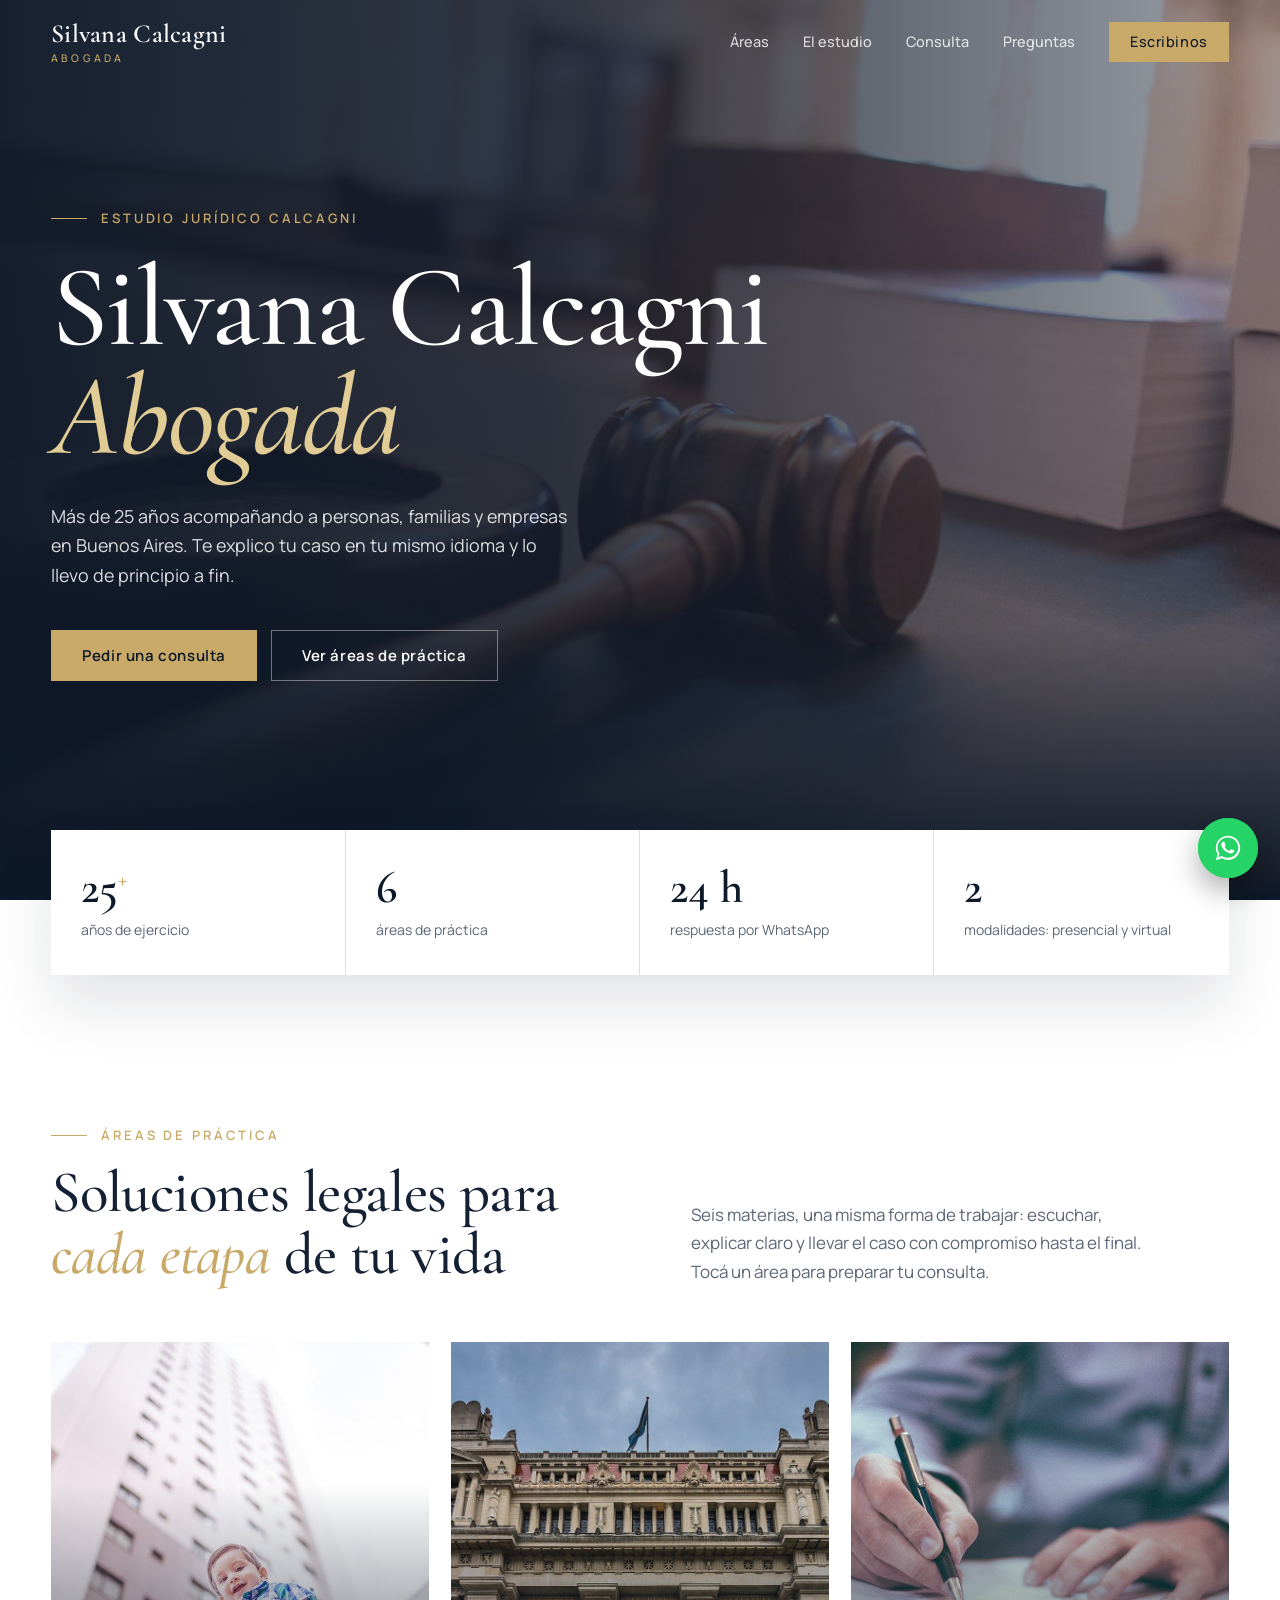
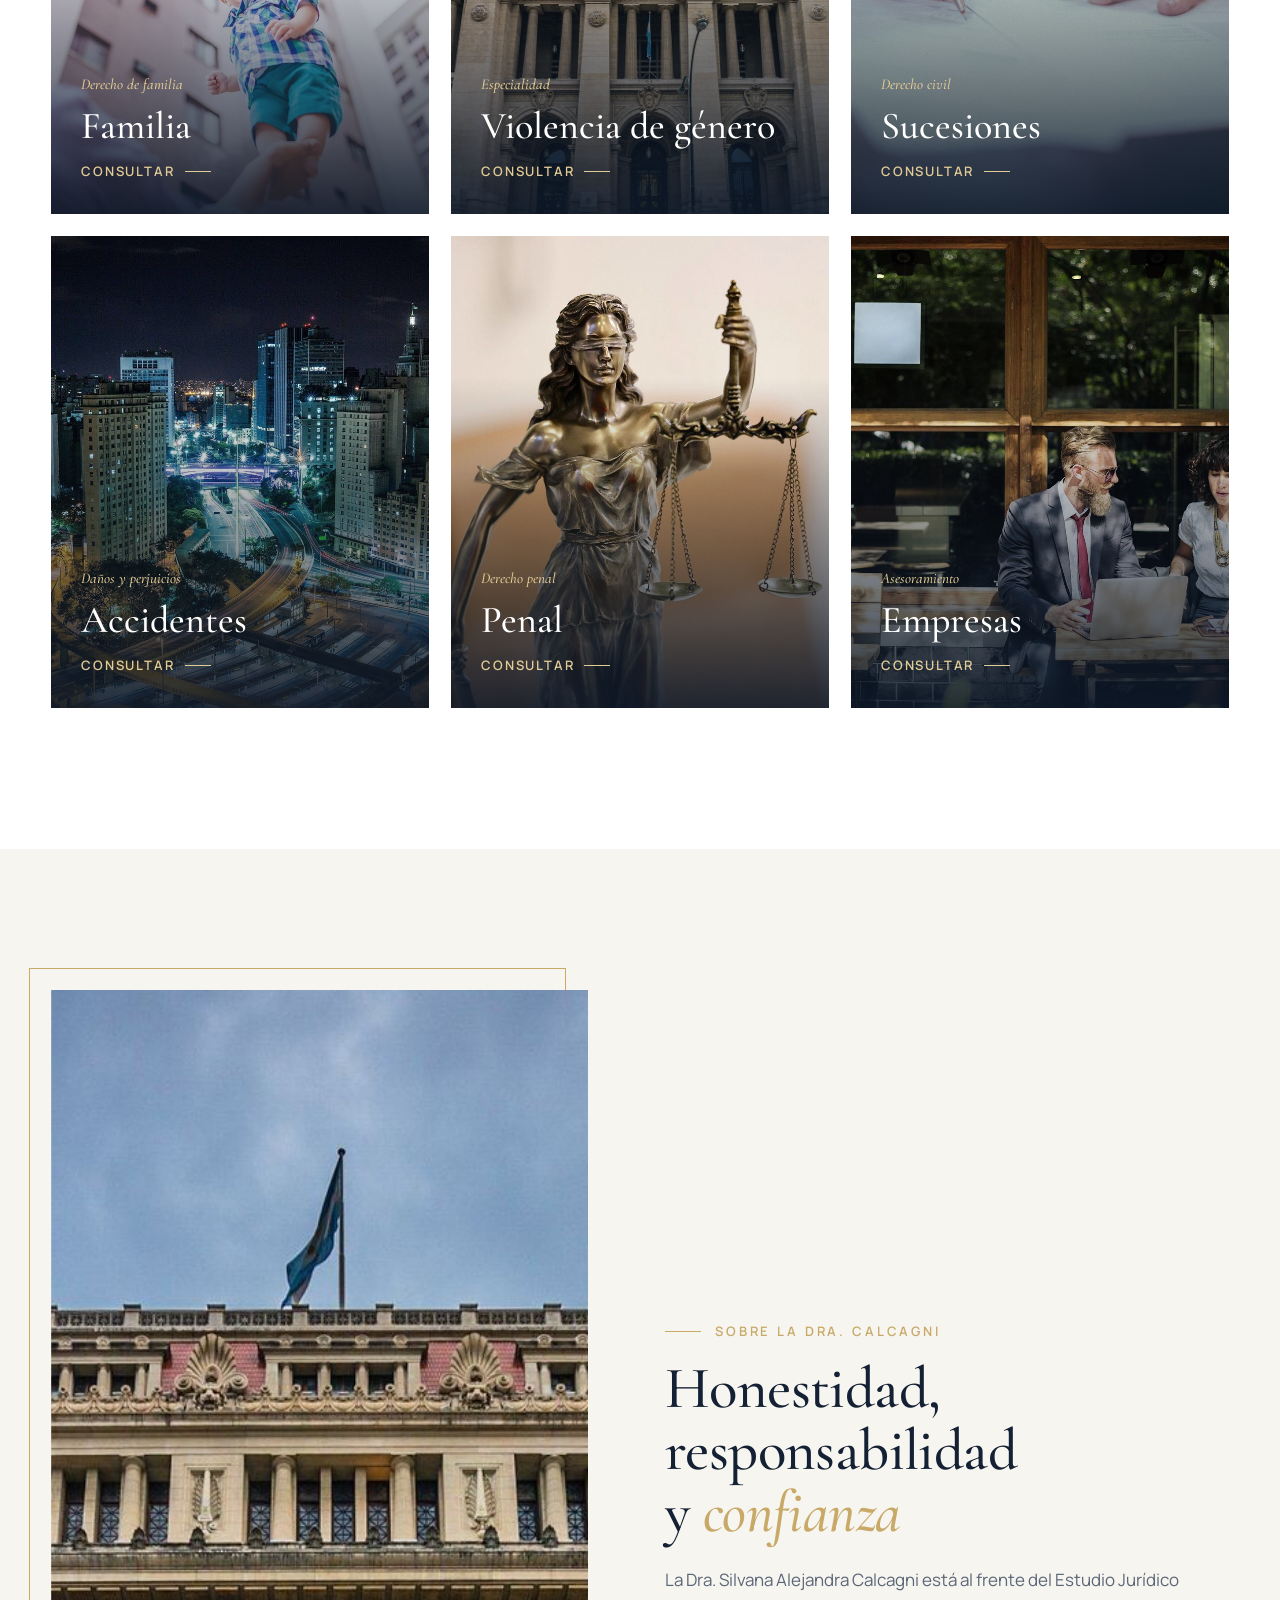
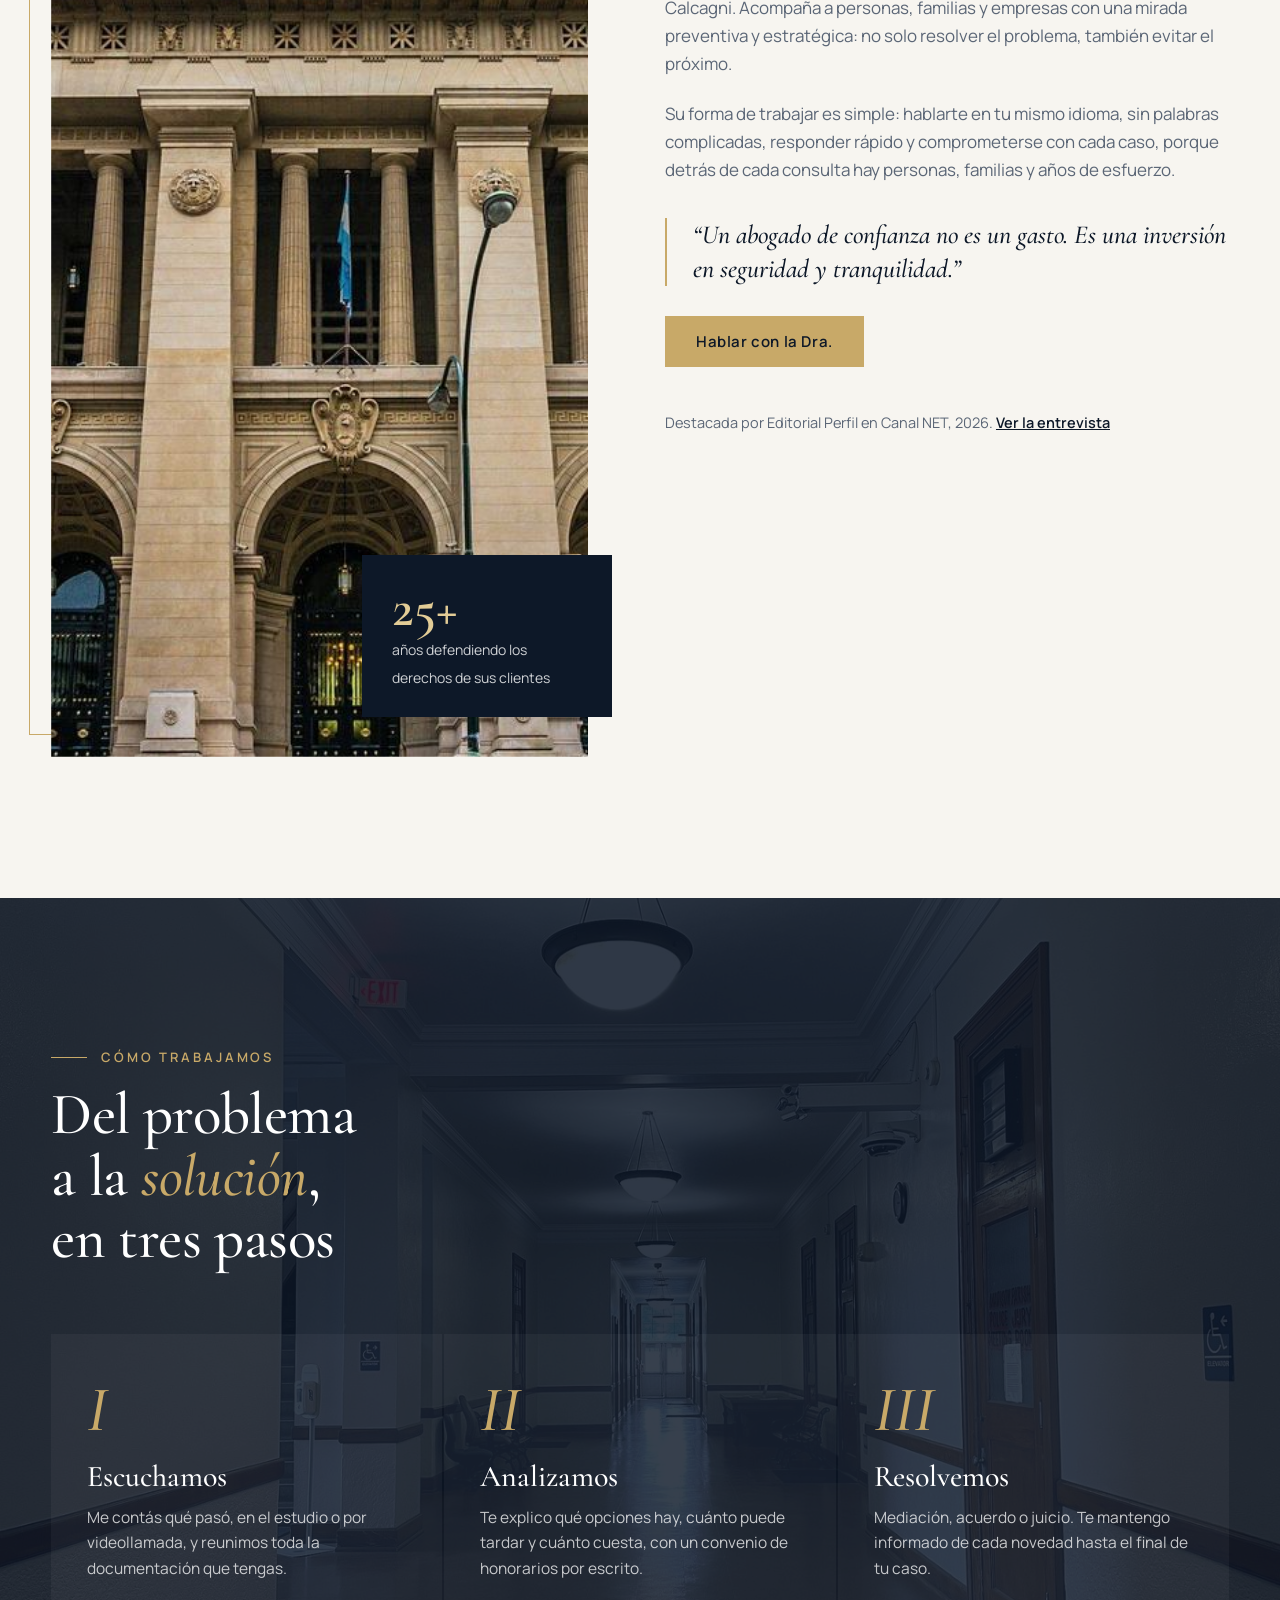
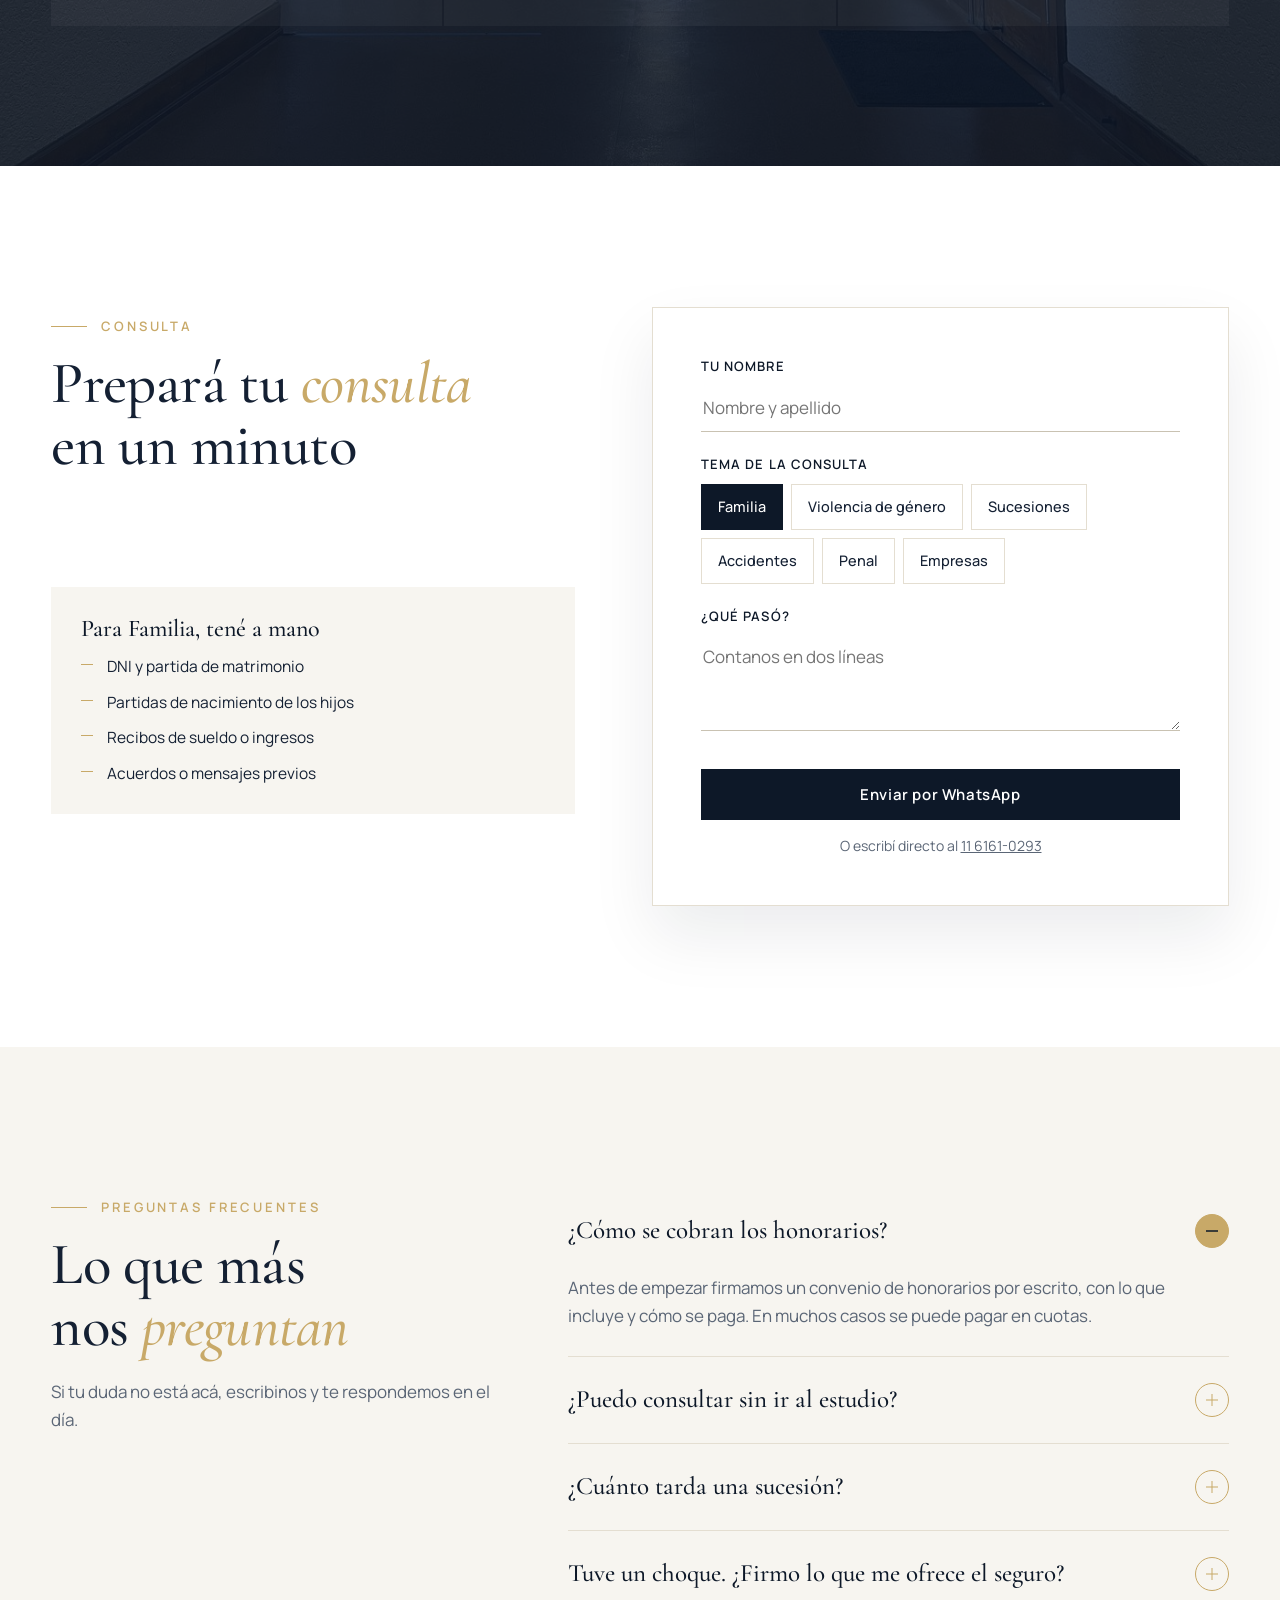
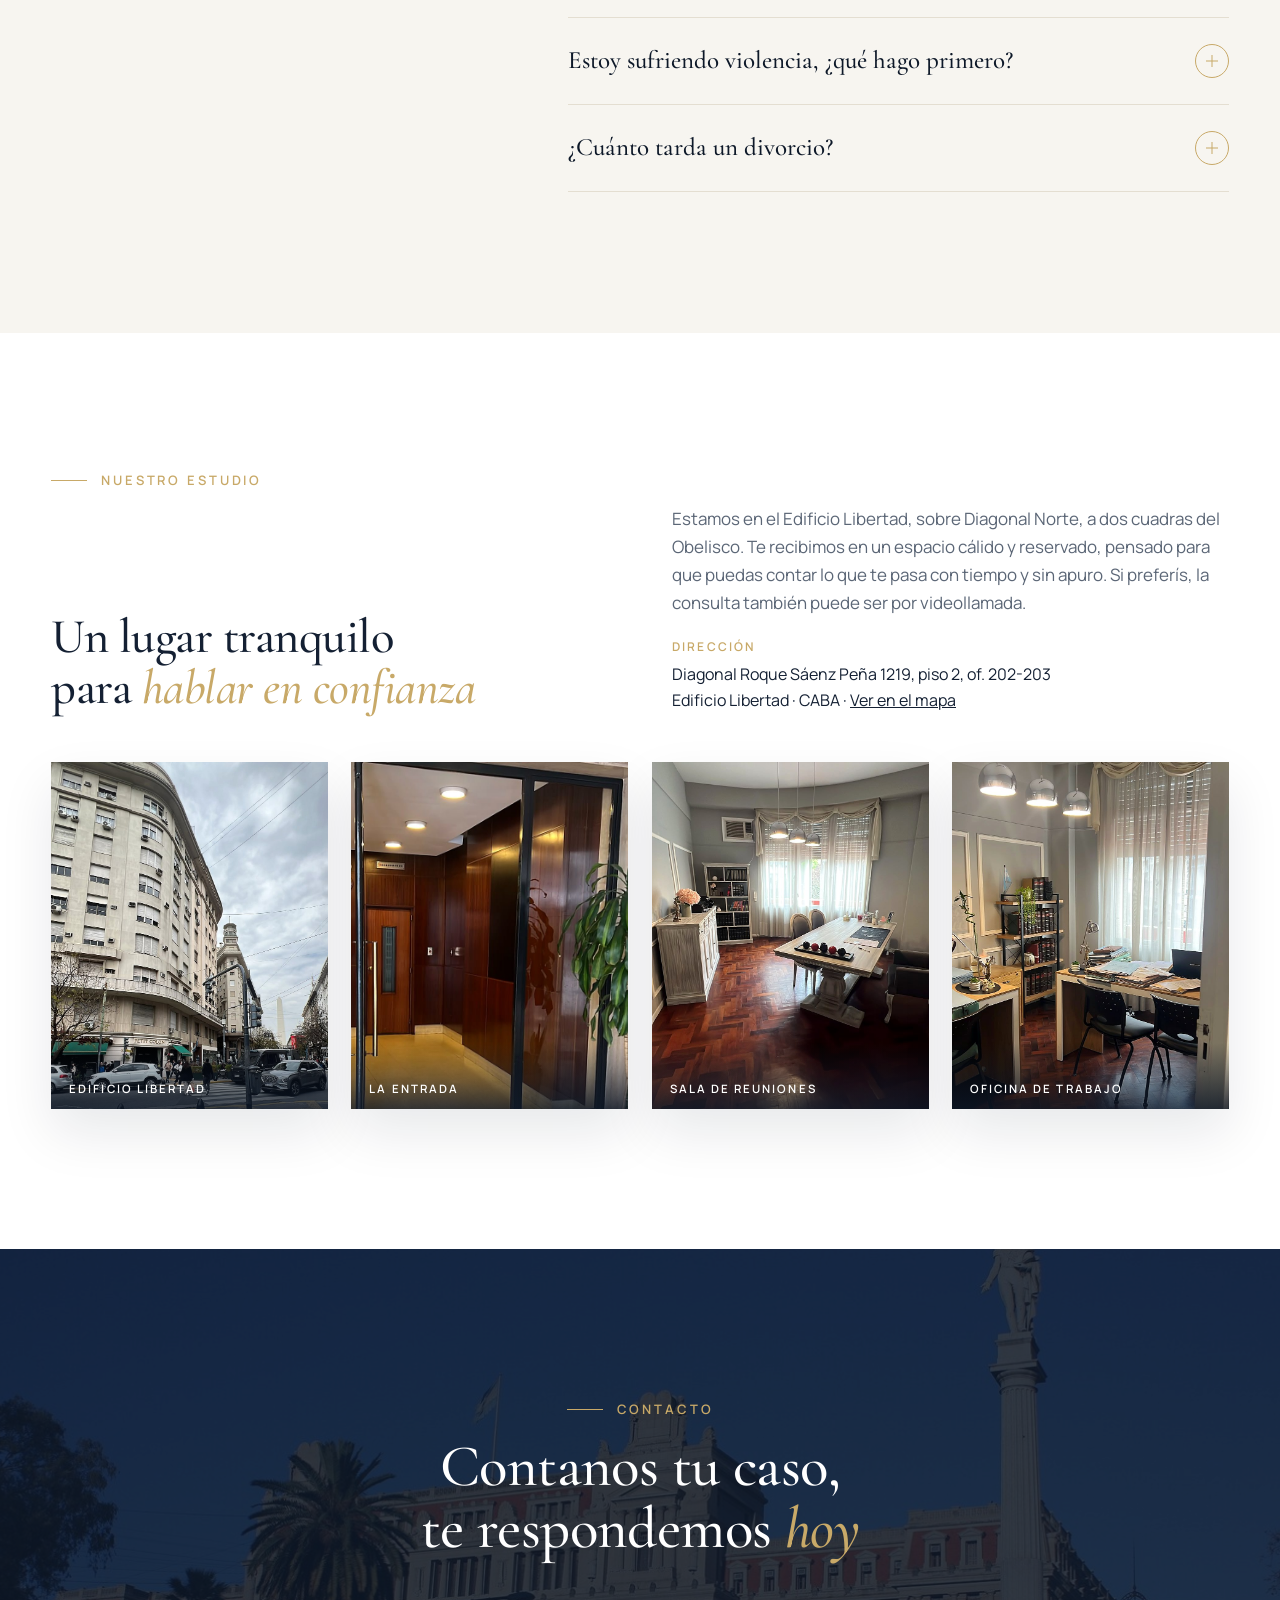
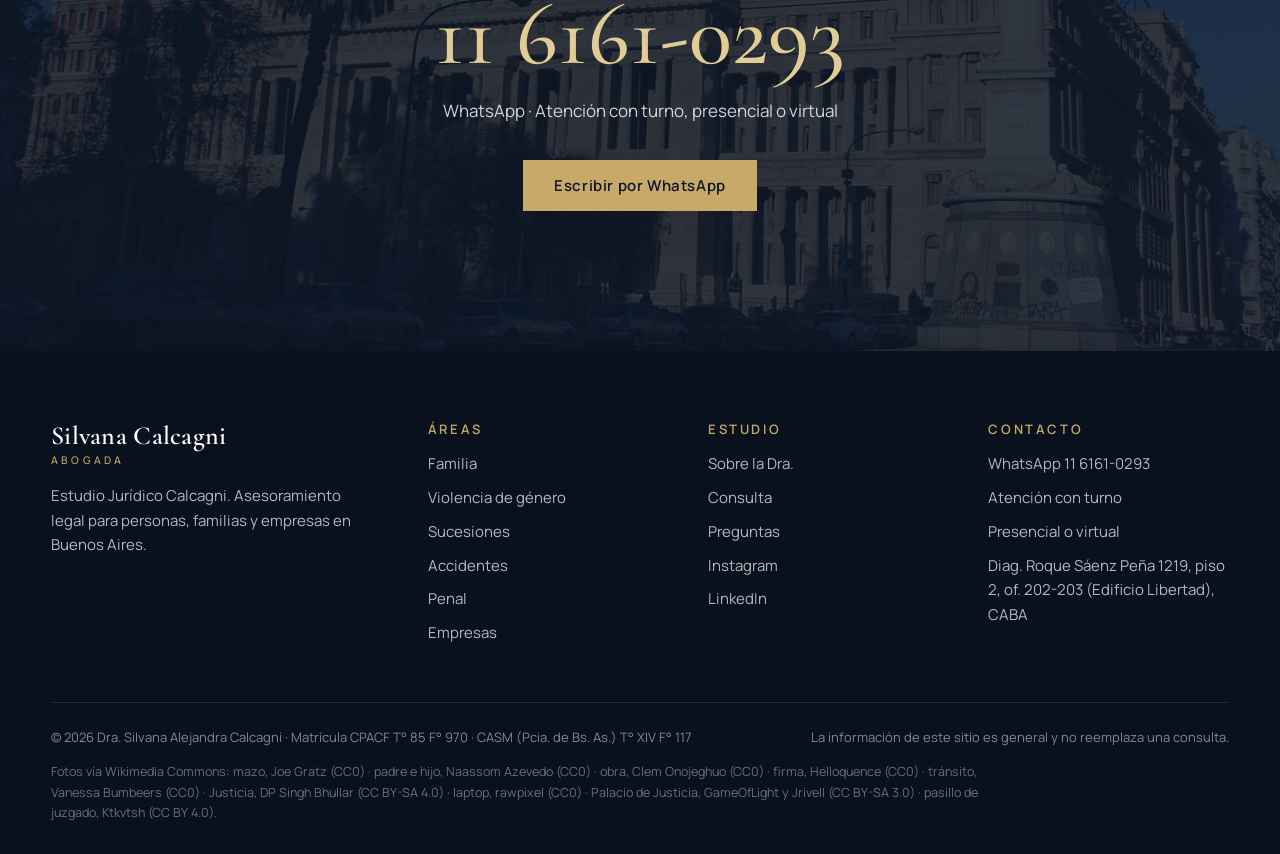
==== commit 204cc1de: "Agregar fotos del edificio y la entrada, a dos cuadras del Obelisco Co-Authored-By: Claude Opus 5.5 " ====
--- a/index.html
+++ b/index.html
@@ -252,9 +252,10 @@
   .footer .cols { grid-template-columns: 1fr; }
 }
 /* fotos del estudio */
-.office .grid { display: grid; grid-template-columns: 1.1fr 1fr 1fr; gap: clamp(16px, 2vw, 28px); align-items: end; }
-.office .otxt { align-self: center; padding-right: clamp(0px, 2vw, 30px); }
-.office h2 { margin-top: 18px; font-size: clamp(34px, 3.8vw, 50px); }
+.office .grid { display: grid; grid-template-columns: repeat(4, 1fr); gap: clamp(14px, 1.8vw, 24px); }
+.office .otxt { grid-column: 1 / -1; display: grid; grid-template-columns: 1fr 1fr; gap: 0 clamp(30px, 5vw, 80px); align-items: end; margin-bottom: clamp(14px, 2vw, 26px); }
+.office .otxt .kicker { grid-column: 1 / -1; }
+.office h2 { margin: 18px 0 0; font-size: clamp(34px, 3.8vw, 50px); }
 .office p { margin: 18px 0 0; color: var(--muted); }
 .office .dir { margin-top: 24px; font-size: 16px; color: var(--ink); }
 .office .dir b { display: block; font: 600 12px/1 var(--sans); letter-spacing: .18em; text-transform: uppercase; color: var(--gold); margin-bottom: 8px; }
@@ -264,7 +265,7 @@
 .office figcaption { position: absolute; left: 0; right: 0; bottom: 0; padding: 40px 18px 14px; font: 600 11.5px/1 var(--sans); letter-spacing: .18em; text-transform: uppercase; color: #fff; background: linear-gradient(transparent, #0d1828cc); }
 @media (max-width: 900px) {
   .office .grid { grid-template-columns: 1fr 1fr; }
-  .office .otxt { grid-column: 1 / -1; padding: 0; }
+  .office .otxt { grid-template-columns: 1fr; }
 }
 </style>
 </head>
@@ -402,11 +403,15 @@
       <div class="otxt" data-reveal>
         <span class="kicker">Nuestro estudio</span>
         <h2>Un lugar tranquilo para <em>hablar en confianza</em></h2>
-        <p>Te recibimos en un espacio cálido y reservado, pensado para que puedas contar lo que te pasa con tiempo y sin apuro. Si preferís, la consulta también puede ser por videollamada.</p>
+        <div>
+        <p>Estamos en el Edificio Libertad, sobre Diagonal Norte, a dos cuadras del Obelisco. Te recibimos en un espacio cálido y reservado, pensado para que puedas contar lo que te pasa con tiempo y sin apuro. Si preferís, la consulta también puede ser por videollamada.</p>
         <p class="dir"><b>Dirección</b>Diagonal Roque Sáenz Peña 1219, piso 2, of. 202-203<br>Edificio Libertad · CABA · <a href="https://www.google.com/maps/search/?api=1&amp;query=Diagonal+Roque+S%C3%A1enz+Pe%C3%B1a+1219%2C+CABA" target="_blank" rel="noopener">Ver en el mapa</a></p>
+        </div>
       </div>
-      <figure data-reveal style="--d:1"><img src="imagenes/estudio-1.jpg" alt="Sala de reuniones del estudio, con mesa de madera y biblioteca" loading="lazy" width="900" height="1125"><figcaption>Sala de reuniones</figcaption></figure>
-      <figure data-reveal style="--d:2"><img src="imagenes/estudio-2.jpg" alt="Oficina de trabajo del estudio, con escritorios y expedientes" loading="lazy" width="900" height="1125"><figcaption>Oficina de trabajo</figcaption></figure>
+      <figure data-reveal><img src="imagenes/estudio-edificio.jpg" alt="Edificio Libertad sobre Diagonal Norte, con el Obelisco al fondo" loading="lazy" width="900" height="1125"><figcaption>Edificio Libertad</figcaption></figure>
+      <figure data-reveal style="--d:1"><img src="imagenes/estudio-entrada.jpg" alt="Entrada del Edificio Libertad" loading="lazy" width="650" height="812"><figcaption>La entrada</figcaption></figure>
+      <figure data-reveal style="--d:2"><img src="imagenes/estudio-1.jpg" alt="Sala de reuniones del estudio, con mesa de madera y biblioteca" loading="lazy" width="900" height="1125"><figcaption>Sala de reuniones</figcaption></figure>
+      <figure data-reveal style="--d:3"><img src="imagenes/estudio-2.jpg" alt="Oficina de trabajo del estudio, con escritorios y expedientes" loading="lazy" width="900" height="1125"><figcaption>Oficina de trabajo</figcaption></figure>
     </div>
   </div>
 </section>
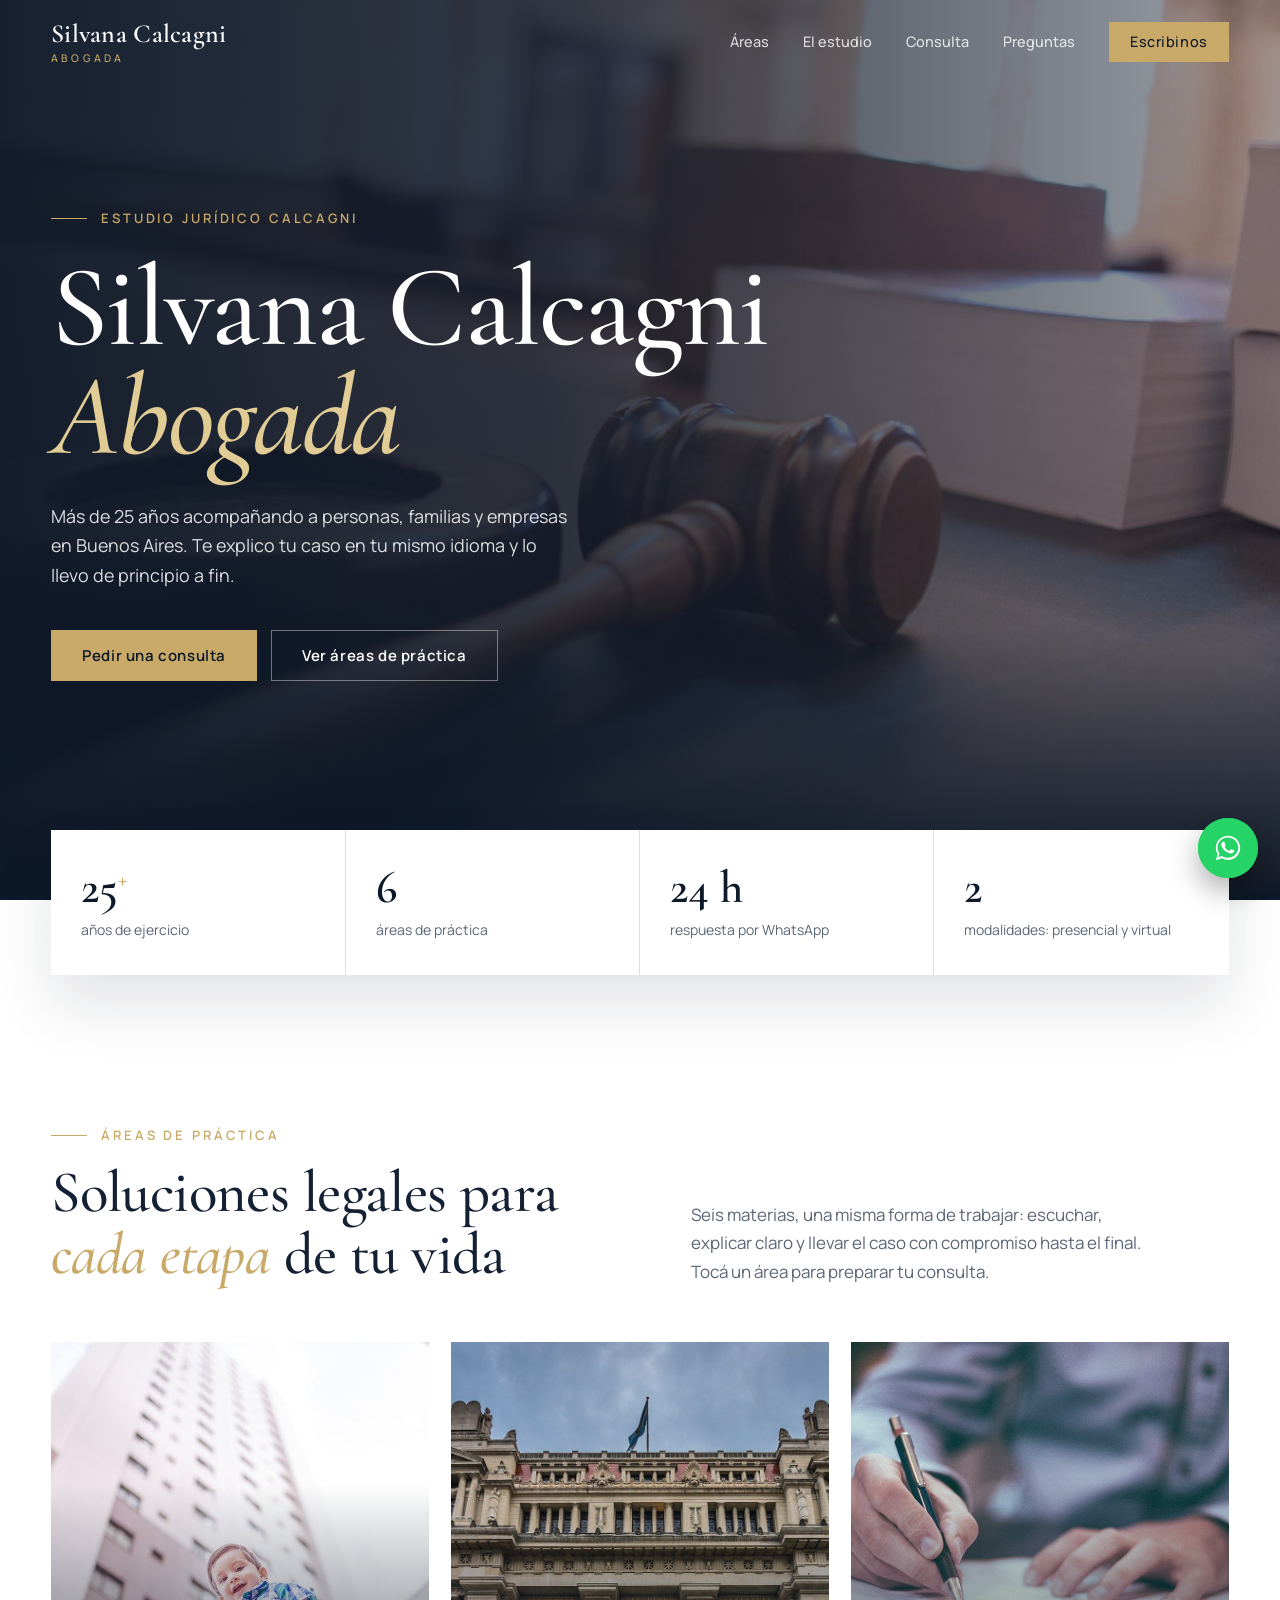
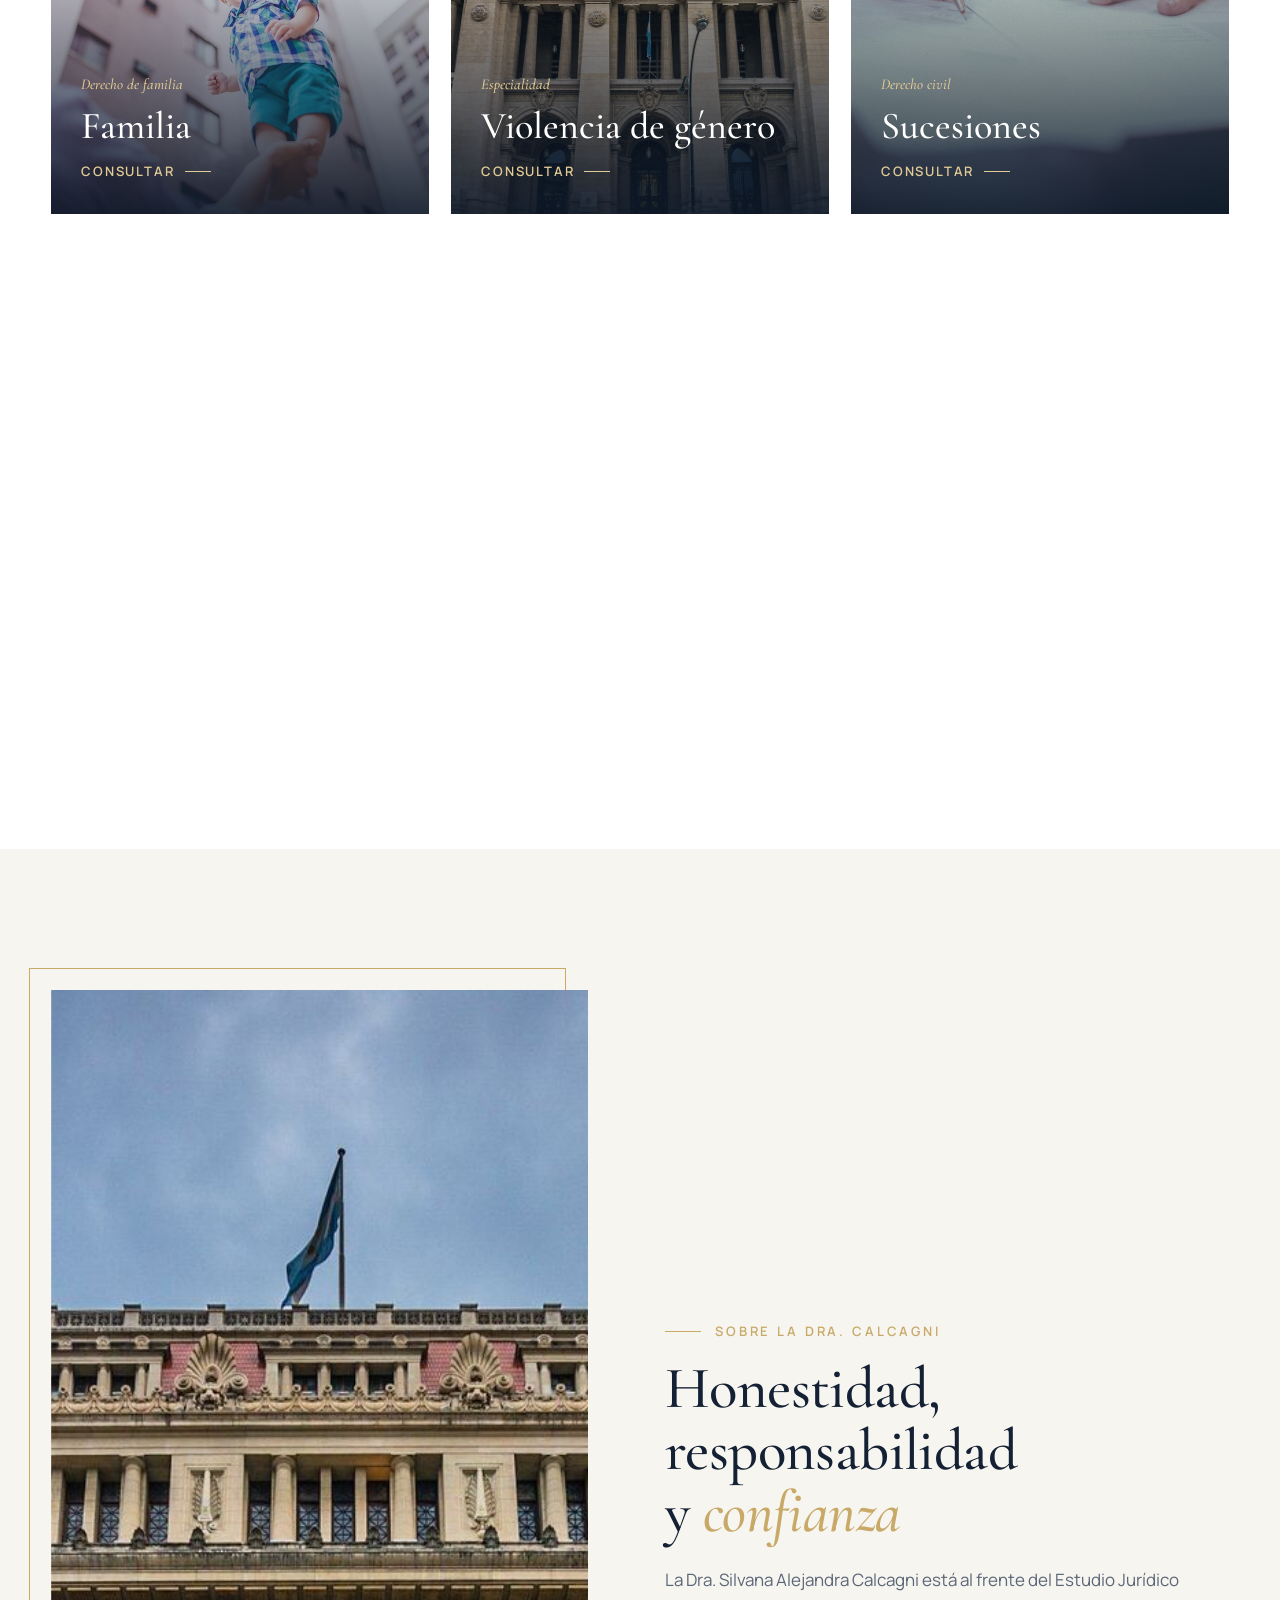
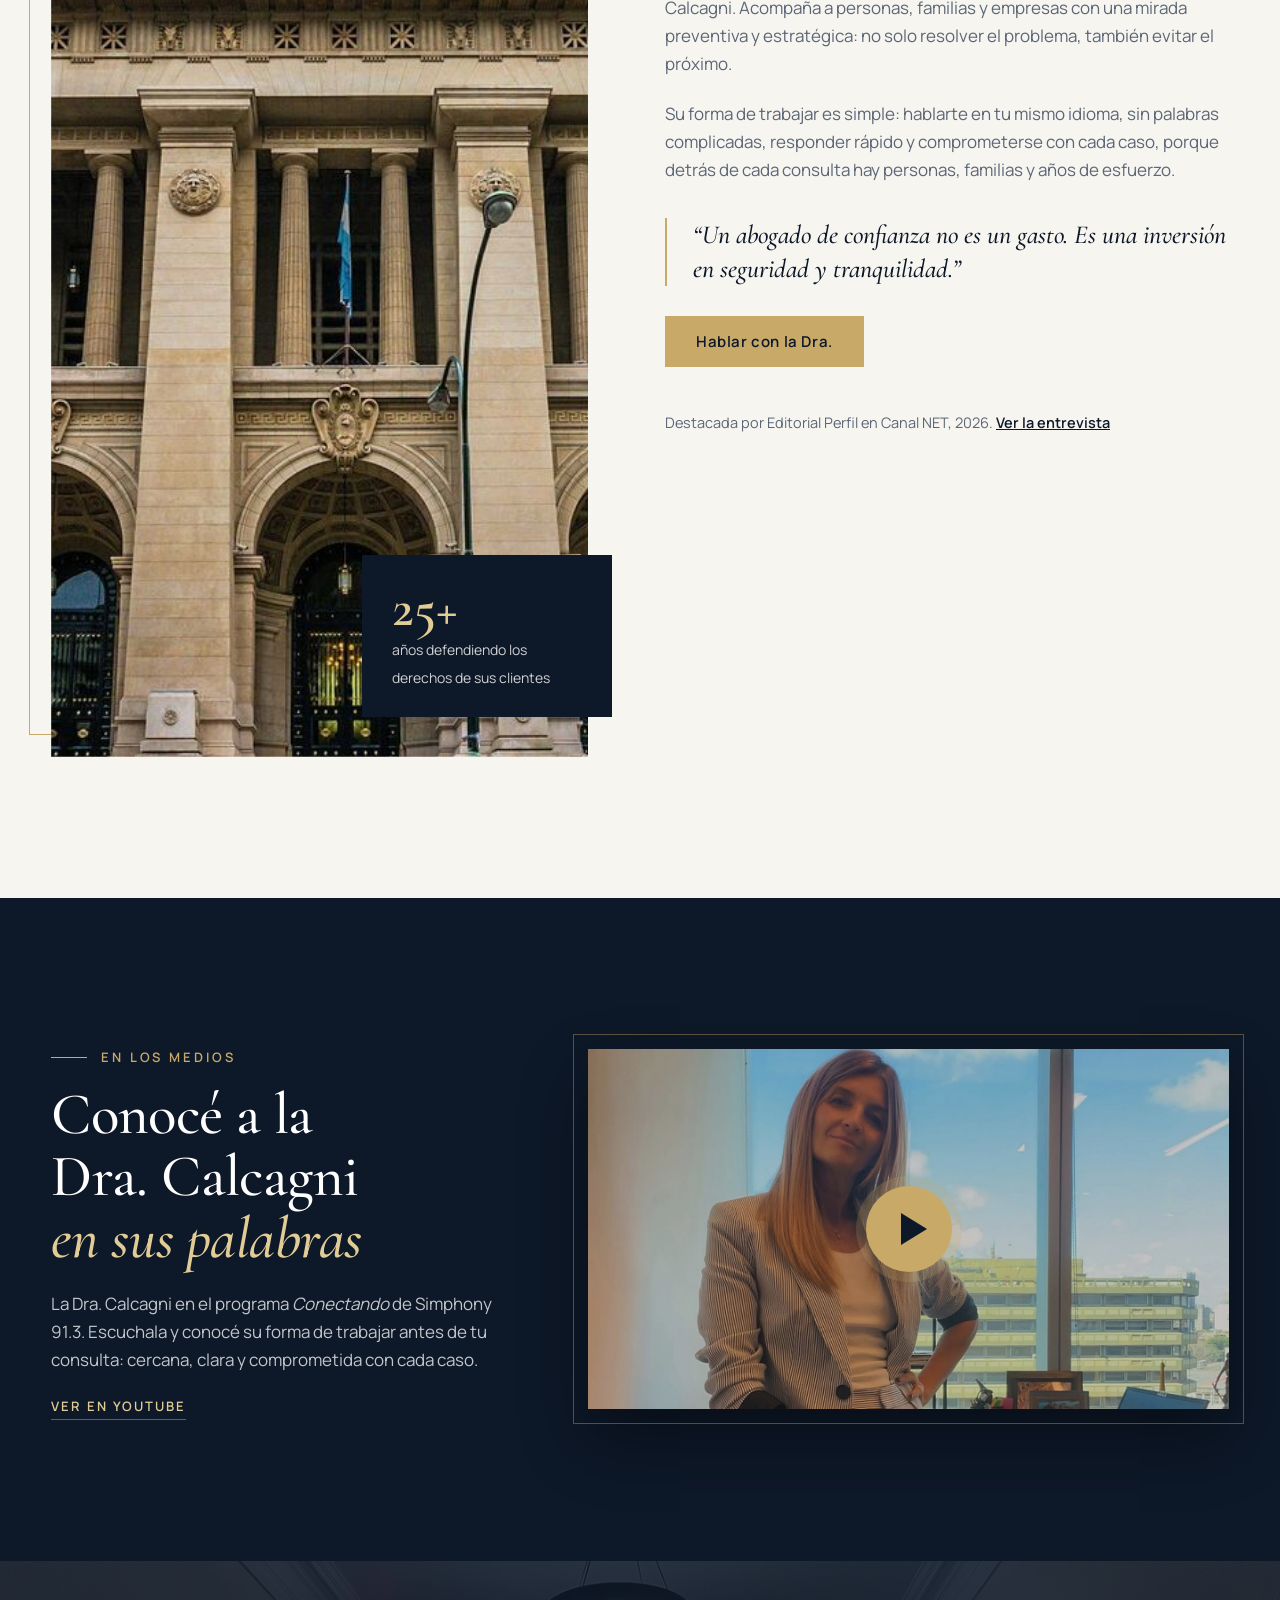
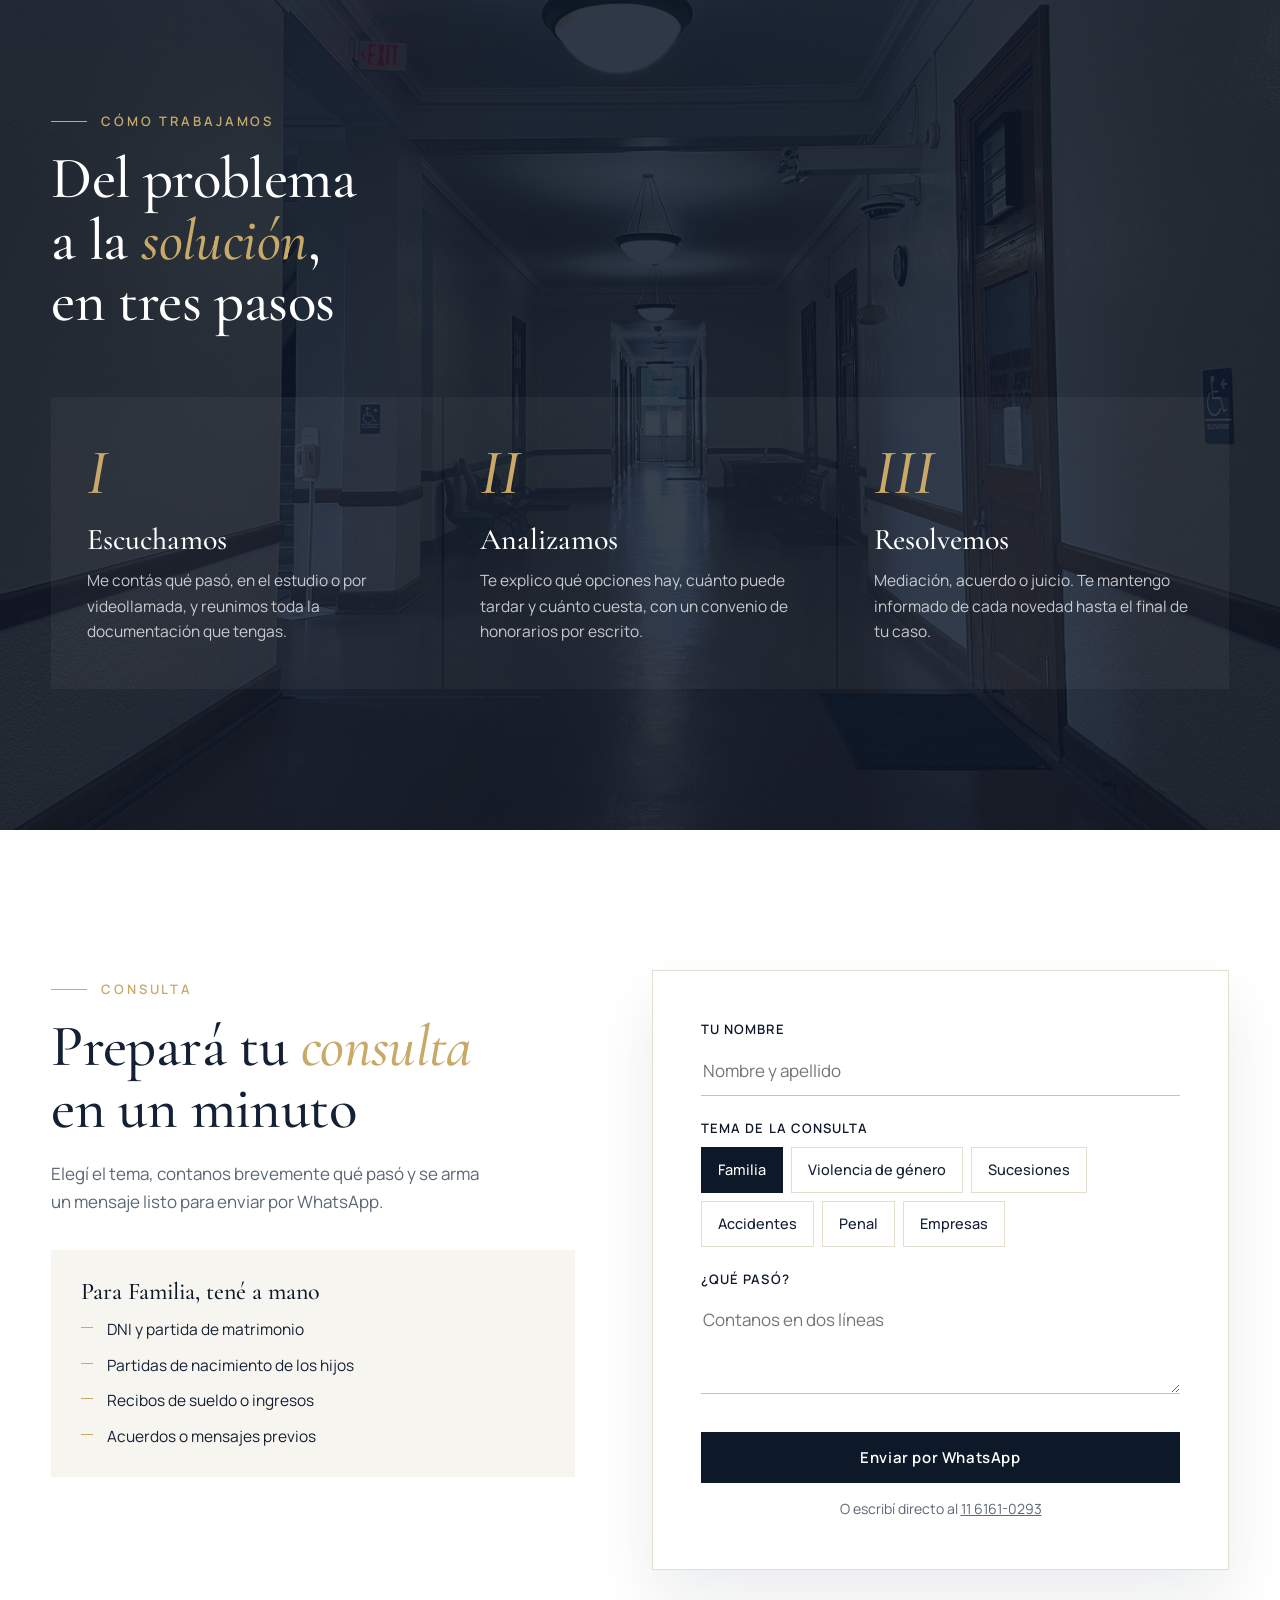
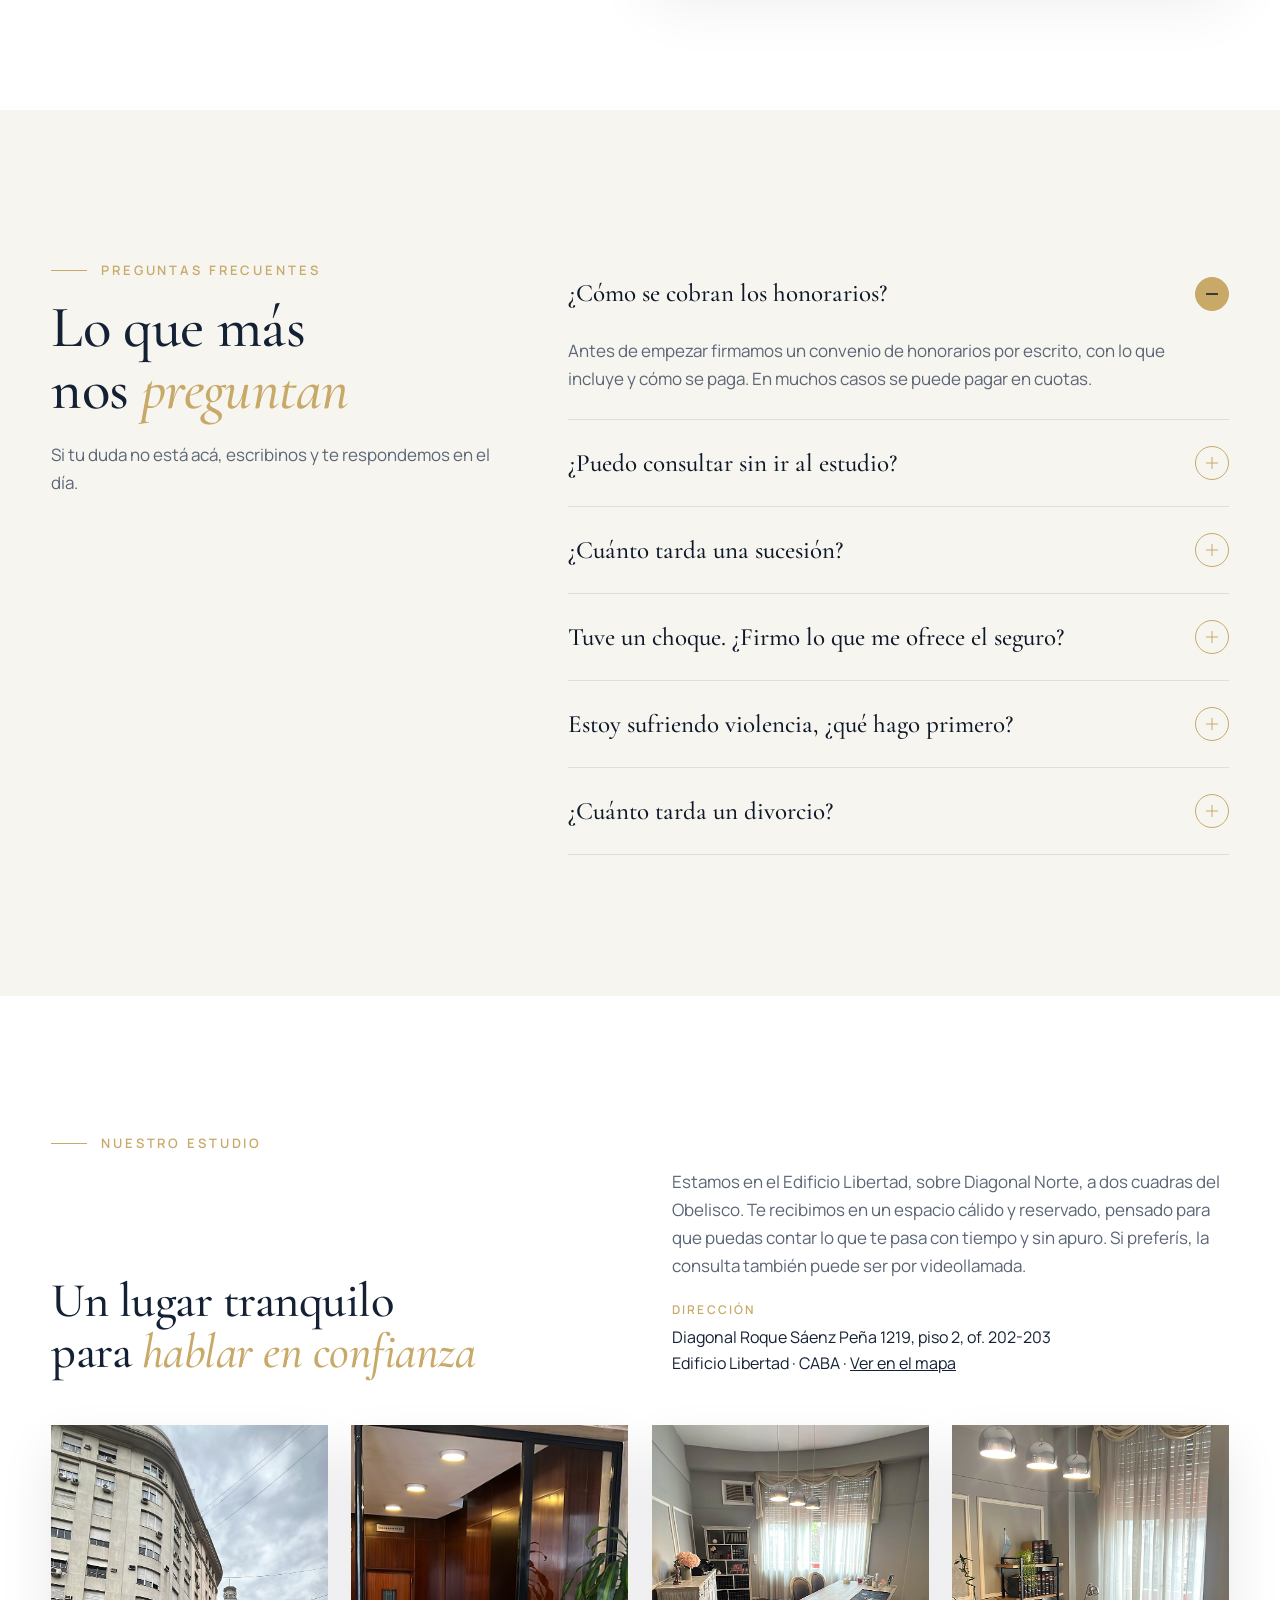
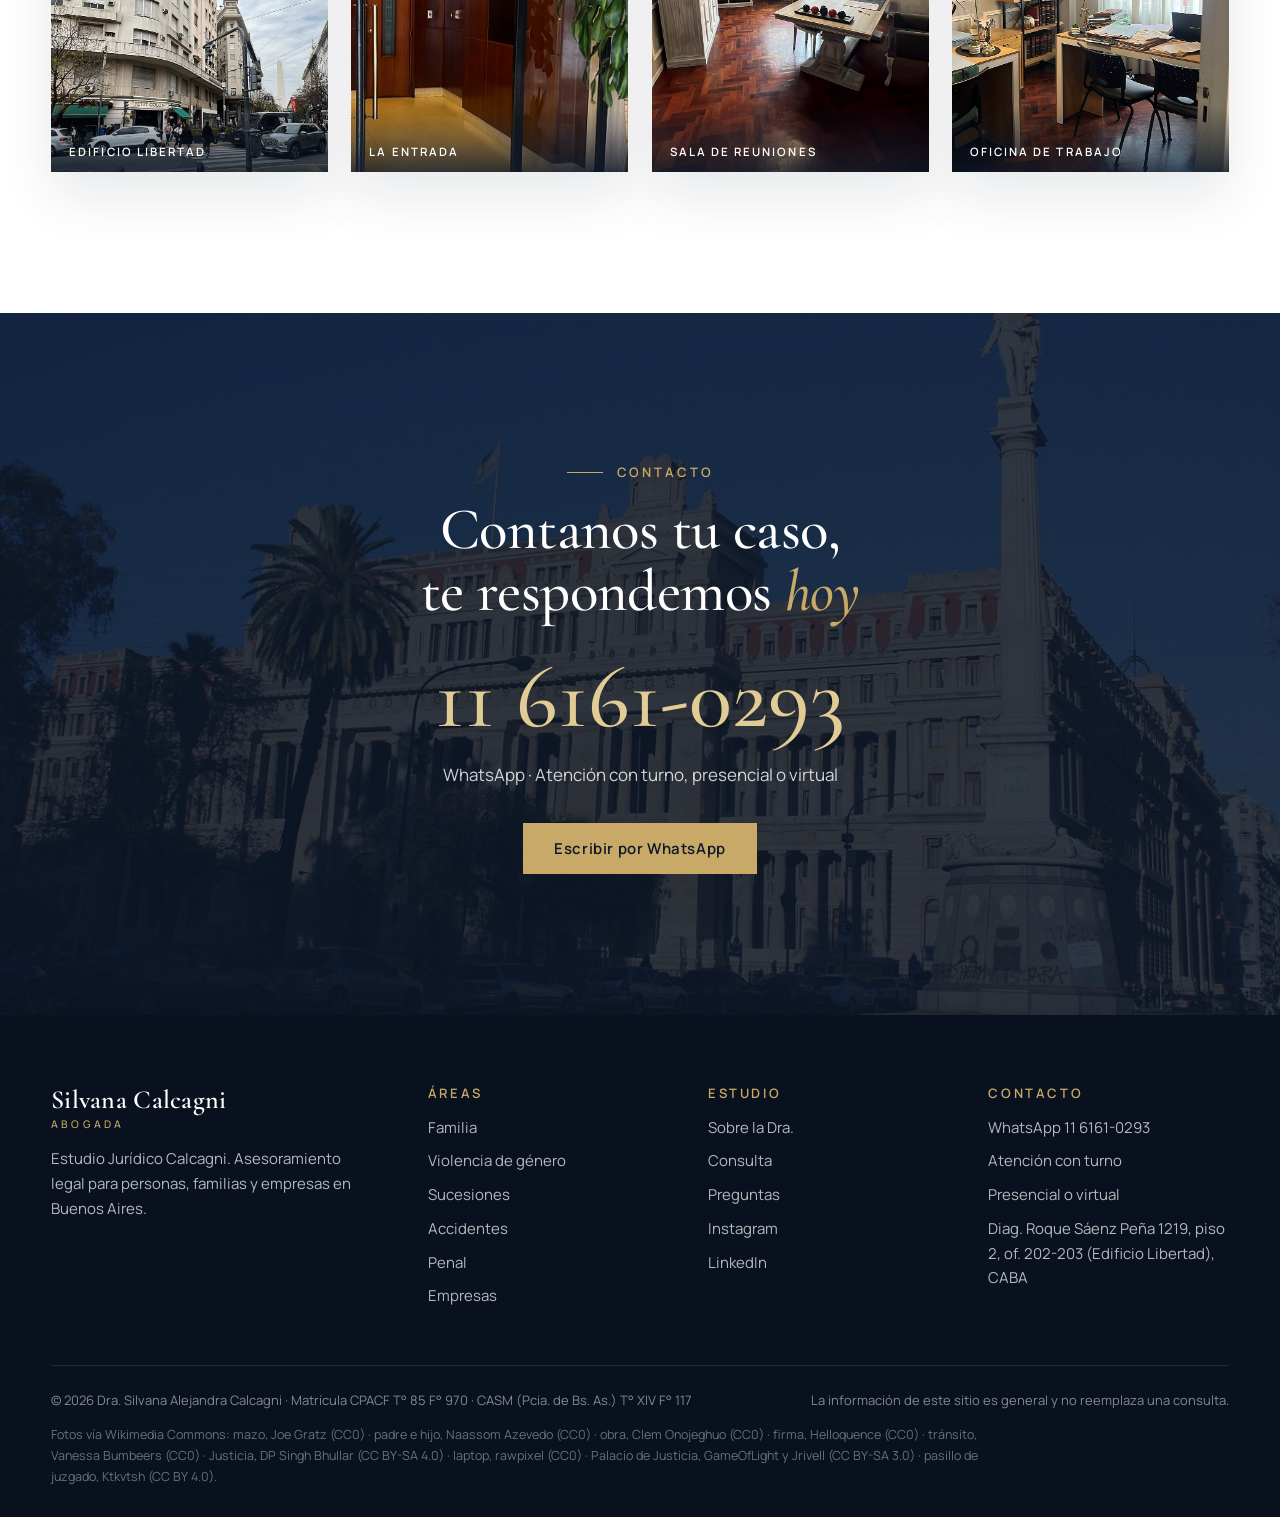
==== commit d1213536: "Agregar el video de Silvana en Conectando (Simphony 91.3) Co-Authored-By: Claude Opus 5.5 <noreply@a" ====
--- a/index.html
+++ b/index.html
@@ -267,6 +267,24 @@
   .office .grid { grid-template-columns: 1fr 1fr; }
   .office .otxt { grid-template-columns: 1fr; }
 }
+/* video de Silvana */
+.video { background: var(--navy); color: var(--white); }
+.video .vgrid { display: grid; grid-template-columns: .85fr 1.15fr; gap: clamp(36px, 5vw, 84px); align-items: center; }
+.video h2 { margin-top: 18px; color: var(--white); }
+.video h2 em { color: var(--gold-2); }
+.video p { margin: 20px 0 0; color: #ffffffbf; }
+.video .vlink { display: inline-block; margin-top: 26px; font: 600 13px/1 var(--sans); letter-spacing: .16em; text-transform: uppercase; color: var(--gold-2); text-decoration: none; border-bottom: 1px solid #e2cc9666; padding-bottom: 6px; }
+.vbox { position: relative; aspect-ratio: 16 / 9; background: #000; box-shadow: 0 30px 60px #00000066; outline: 1px solid #c8a96866; outline-offset: 14px; }
+.vbox .yt, .vbox iframe { position: absolute; inset: 0; width: 100%; height: 100%; border: 0; display: block; }
+.vbox img { width: 100%; height: 100%; object-fit: cover; object-position: center 22%; opacity: .82; transition: opacity .4s, transform .8s; }
+.vbox .yt:hover img { opacity: 1; }
+.vbox .play { position: absolute; left: 50%; top: 50%; width: 86px; height: 86px; margin: -43px 0 0 -43px; border-radius: 50%; background: var(--gold); box-shadow: 0 0 0 10px #c8a96833; transition: transform .3s; }
+.vbox .play::before { content: ""; position: absolute; left: 35px; top: 27px; border-style: solid; border-width: 16px 0 16px 26px; border-color: transparent transparent transparent var(--navy); }
+.vbox .yt:hover .play { transform: scale(1.07); }
+@media (max-width: 900px) {
+  .video .vgrid { grid-template-columns: 1fr; }
+  .vbox { outline-offset: 8px; }
+}
 </style>
 </head>
 <body>
@@ -340,6 +358,23 @@
         <a class="btn" href="https://wa.me/5491161610293" target="_blank" rel="noopener">Hablar con la Dra.</a>
         <p class="press">Destacada por Editorial Perfil en Canal NET, 2026. <a href="https://www.instagram.com/abogadacalcagni/reel/DWojUQWALA2/" target="_blank" rel="noopener">Ver la entrevista</a></p>
       </div>
+    </div>
+  </div>
+</section>
+
+<section class="video section" id="video">
+  <div class="wrap vgrid">
+    <div class="vtxt" data-reveal>
+      <span class="kicker">En los medios</span>
+      <h2>Conocé a la Dra. Calcagni <em>en sus palabras</em></h2>
+      <p>La Dra. Calcagni en el programa <i>Conectando</i> de Simphony 91.3. Escuchala y conocé su forma de trabajar antes de tu consulta: cercana, clara y comprometida con cada caso.</p>
+      <a class="vlink" href="https://www.youtube.com/watch?v=5Z_V2c9ituE" target="_blank" rel="noopener">Ver en YouTube</a>
+    </div>
+    <div class="vbox" data-reveal style="--d:1">
+      <a class="yt" href="https://www.youtube.com/watch?v=5Z_V2c9ituE" data-yt="5Z_V2c9ituE" target="_blank" rel="noopener" aria-label="Reproducir el video de la Dra. Calcagni">
+        <img src="imagenes/silvana.jpg" alt="" loading="lazy" width="1440" height="1800">
+        <span class="play" aria-hidden="true"></span>
+      </a>
     </div>
   </div>
 </section>
@@ -446,6 +481,16 @@
 <script>
 (() => {
   const wa = '5491161610293';
+  // video: carga YouTube recién al tocar play
+  document.querySelectorAll('[data-yt]').forEach(a => a.addEventListener('click', e => {
+    e.preventDefault();
+    const f = document.createElement('iframe');
+    f.src = `https://www.youtube-nocookie.com/embed/${a.dataset.yt}?autoplay=1&rel=0`;
+    f.title = 'Video de la Dra. Calcagni';
+    f.allow = 'autoplay; encrypted-media; picture-in-picture; fullscreen';
+    f.allowFullscreen = true;
+    a.replaceWith(f);
+  }));
   const topics = {
     familia: { name: 'Familia', docs: ['DNI y partida de matrimonio', 'Partidas de nacimiento de los hijos', 'Recibos de sueldo o ingresos', 'Acuerdos o mensajes previos'] },
     violencia: { name: 'Violencia de género', docs: ['Mensajes, audios o capturas', 'Fotos o certificados médicos', 'Denuncias anteriores, si las hay', 'DNI y partidas de los hijos'] },
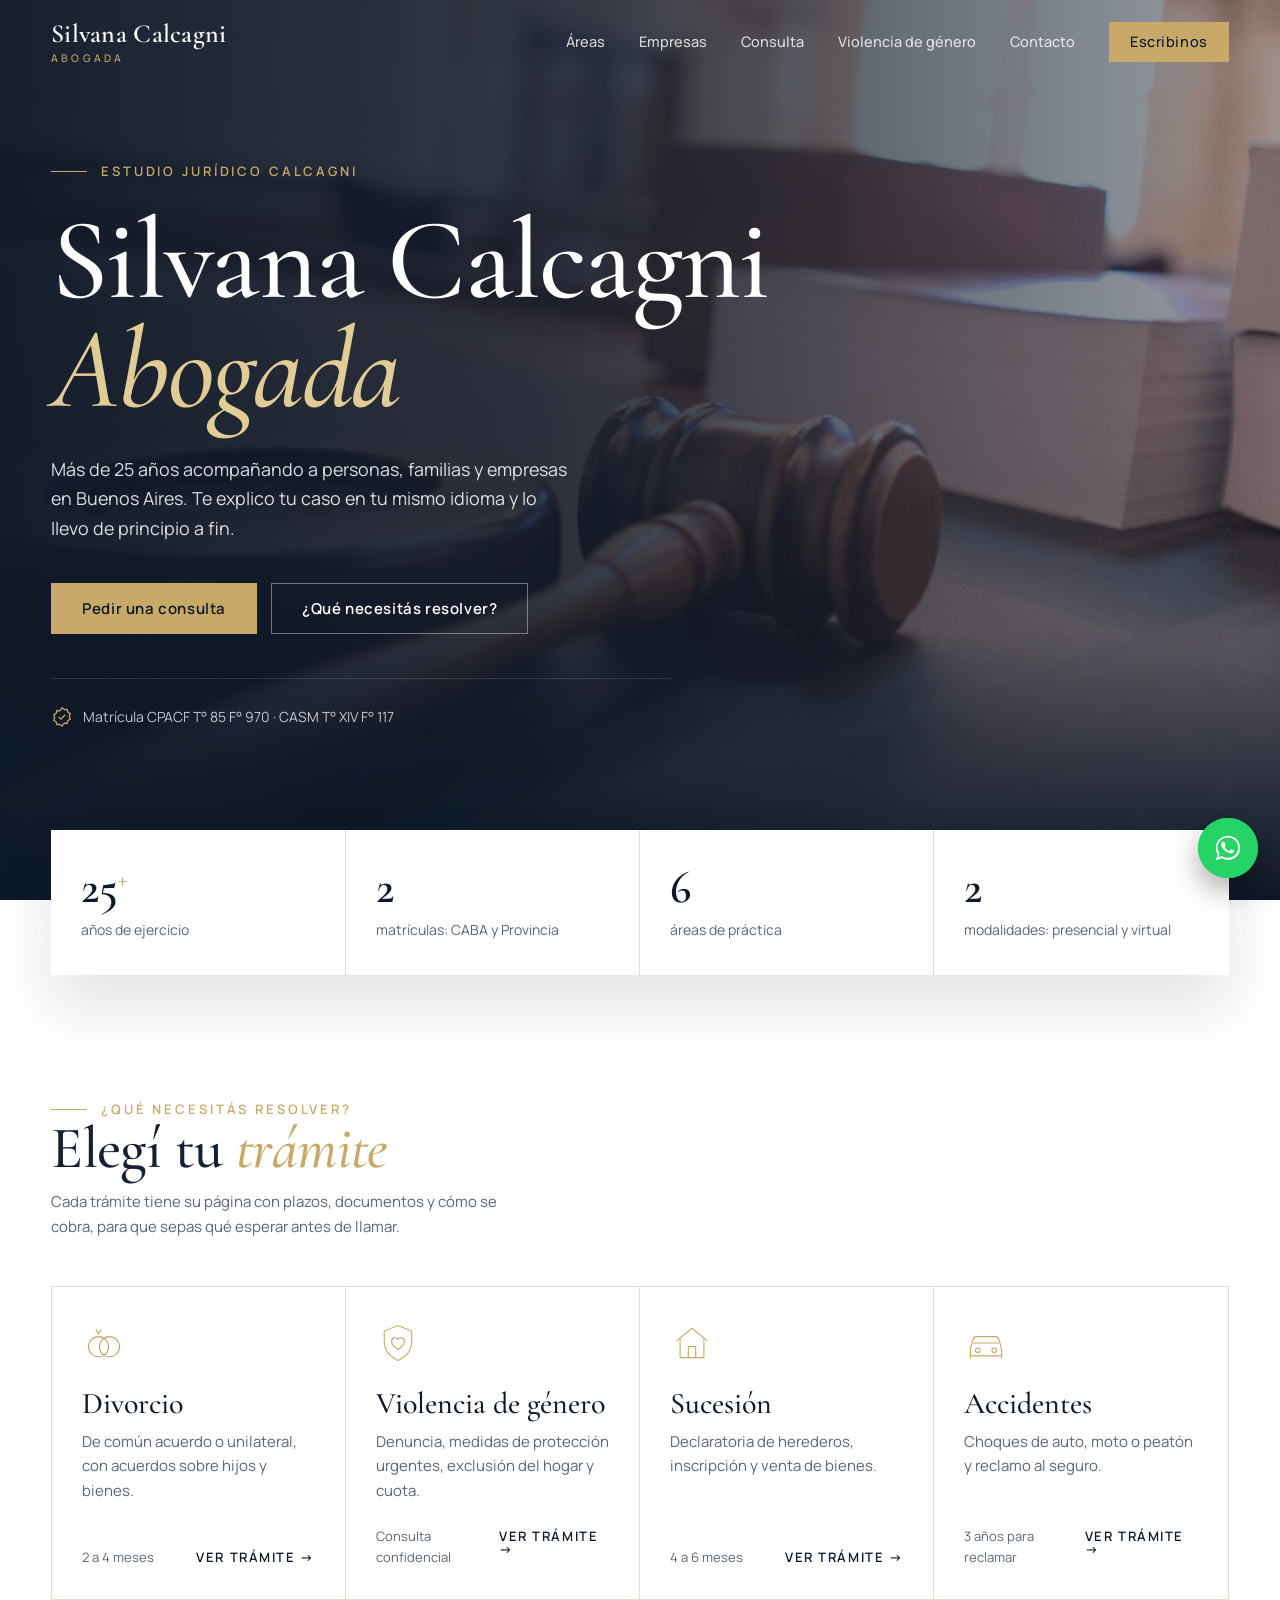
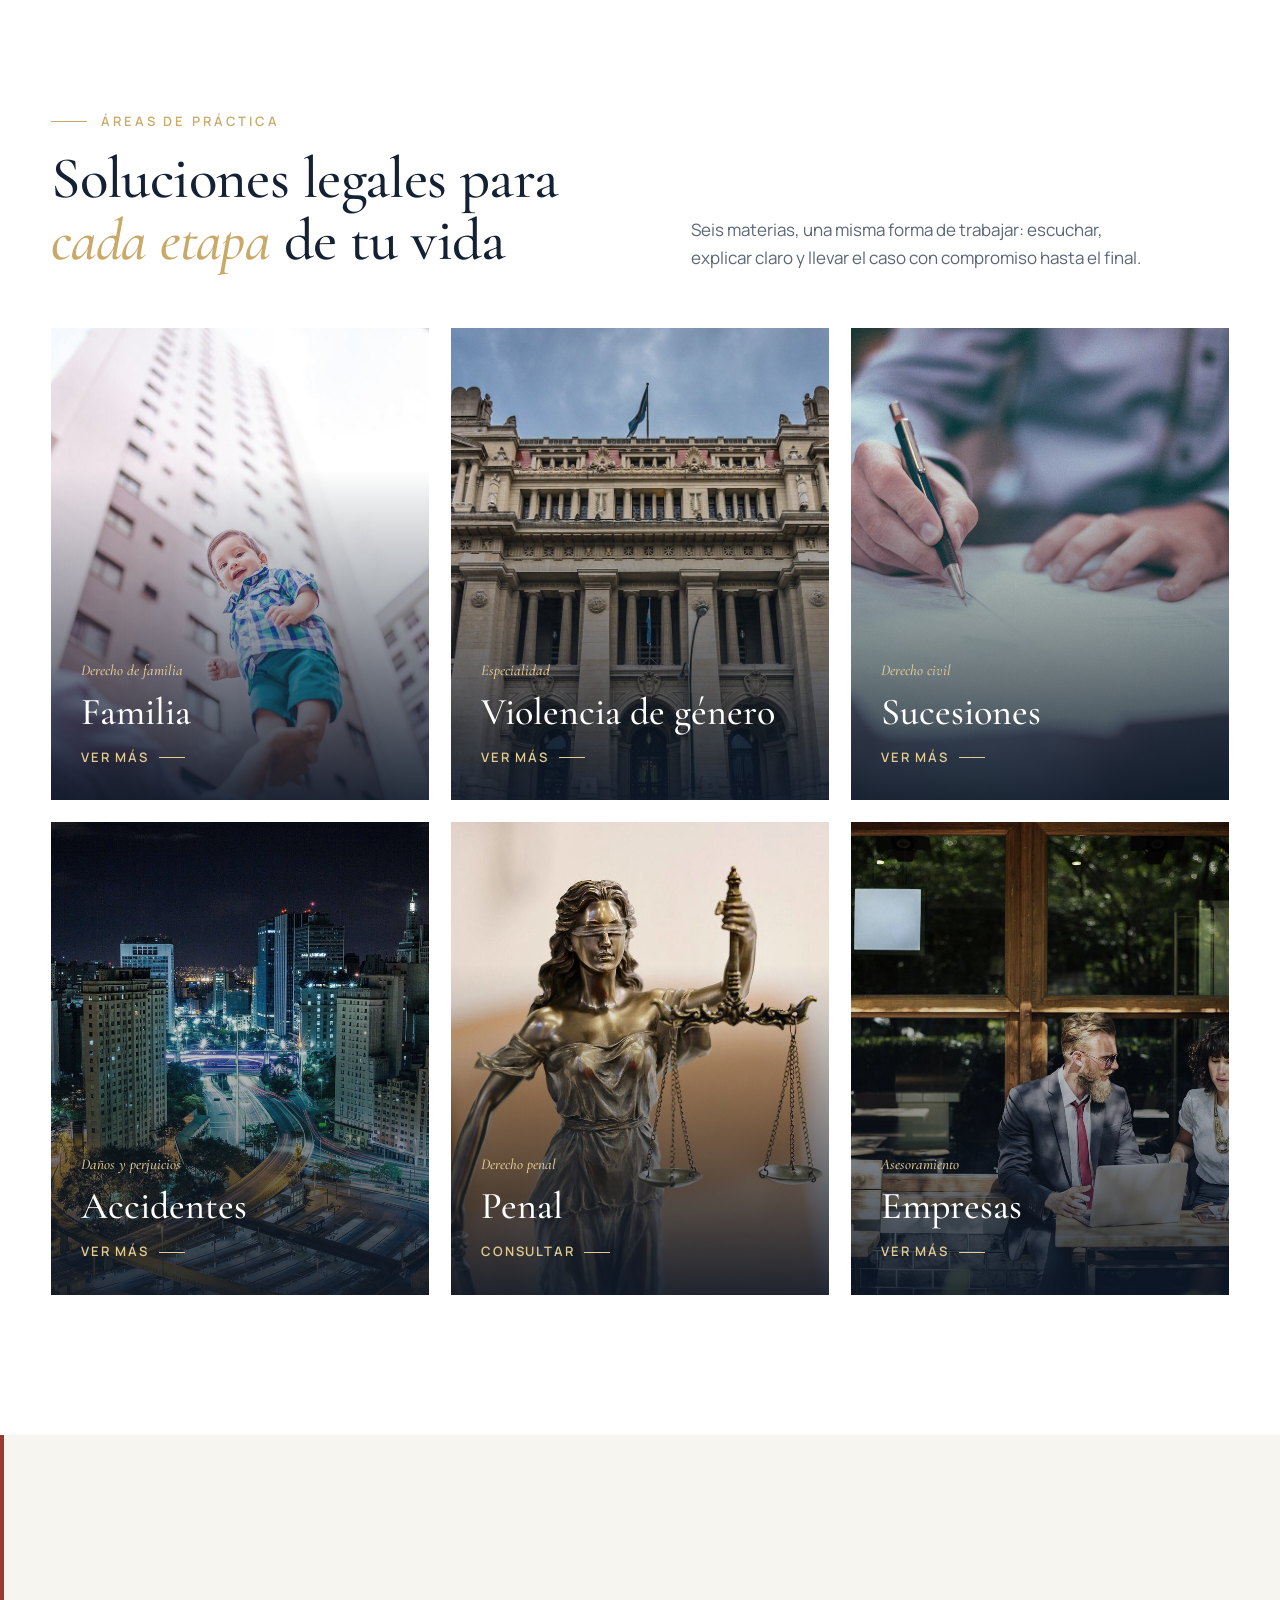
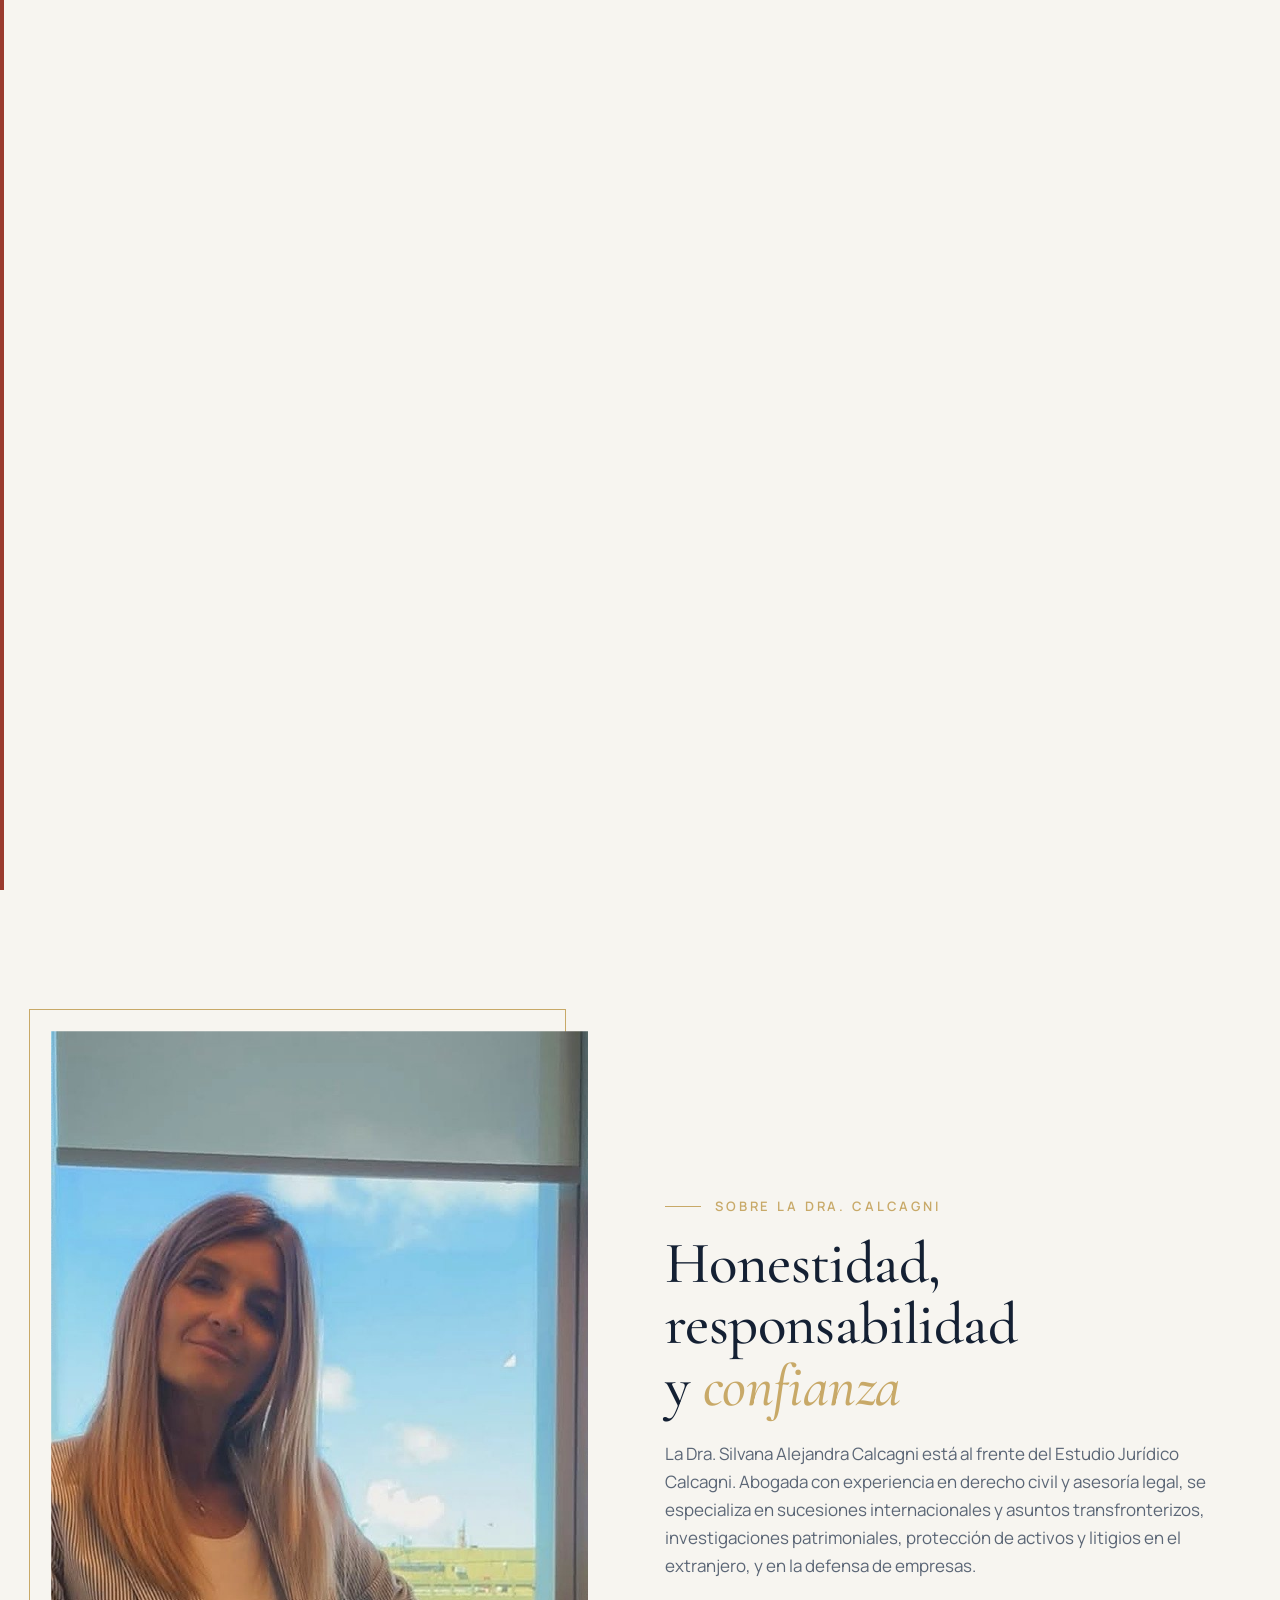
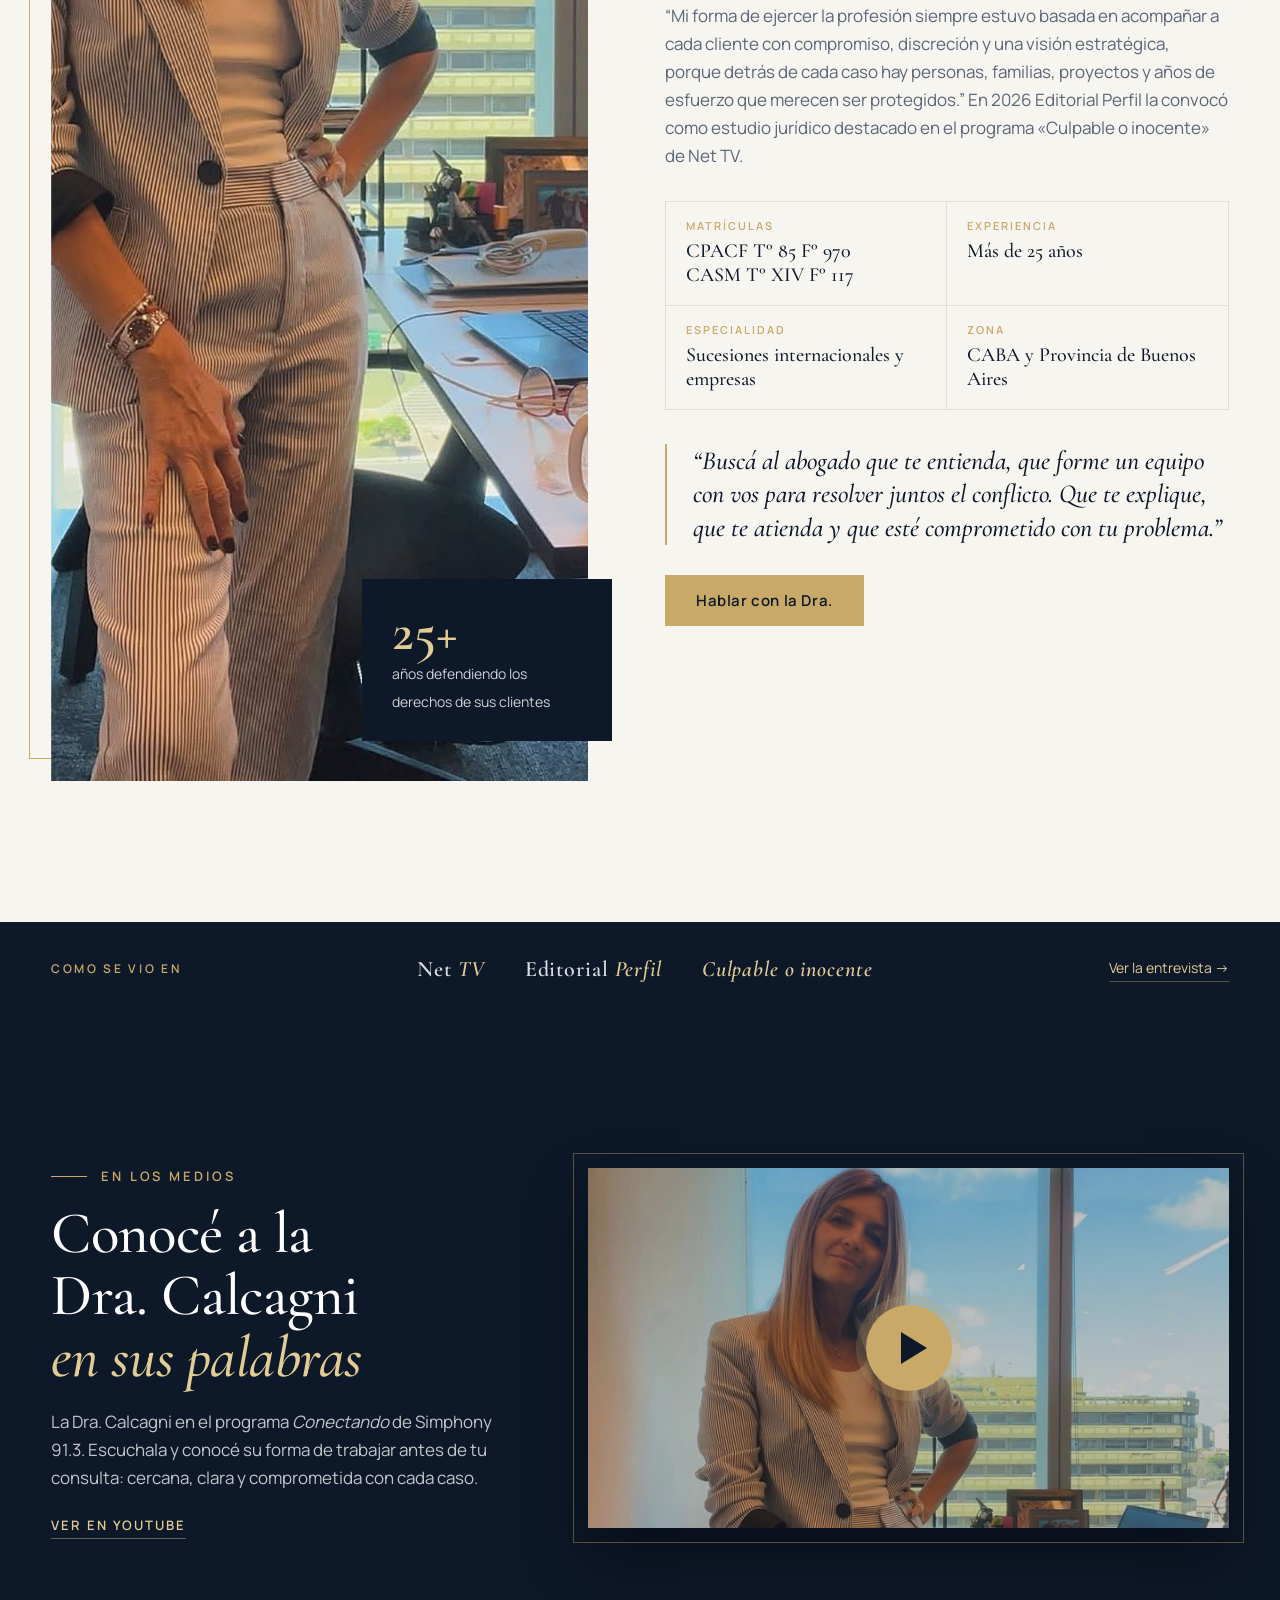
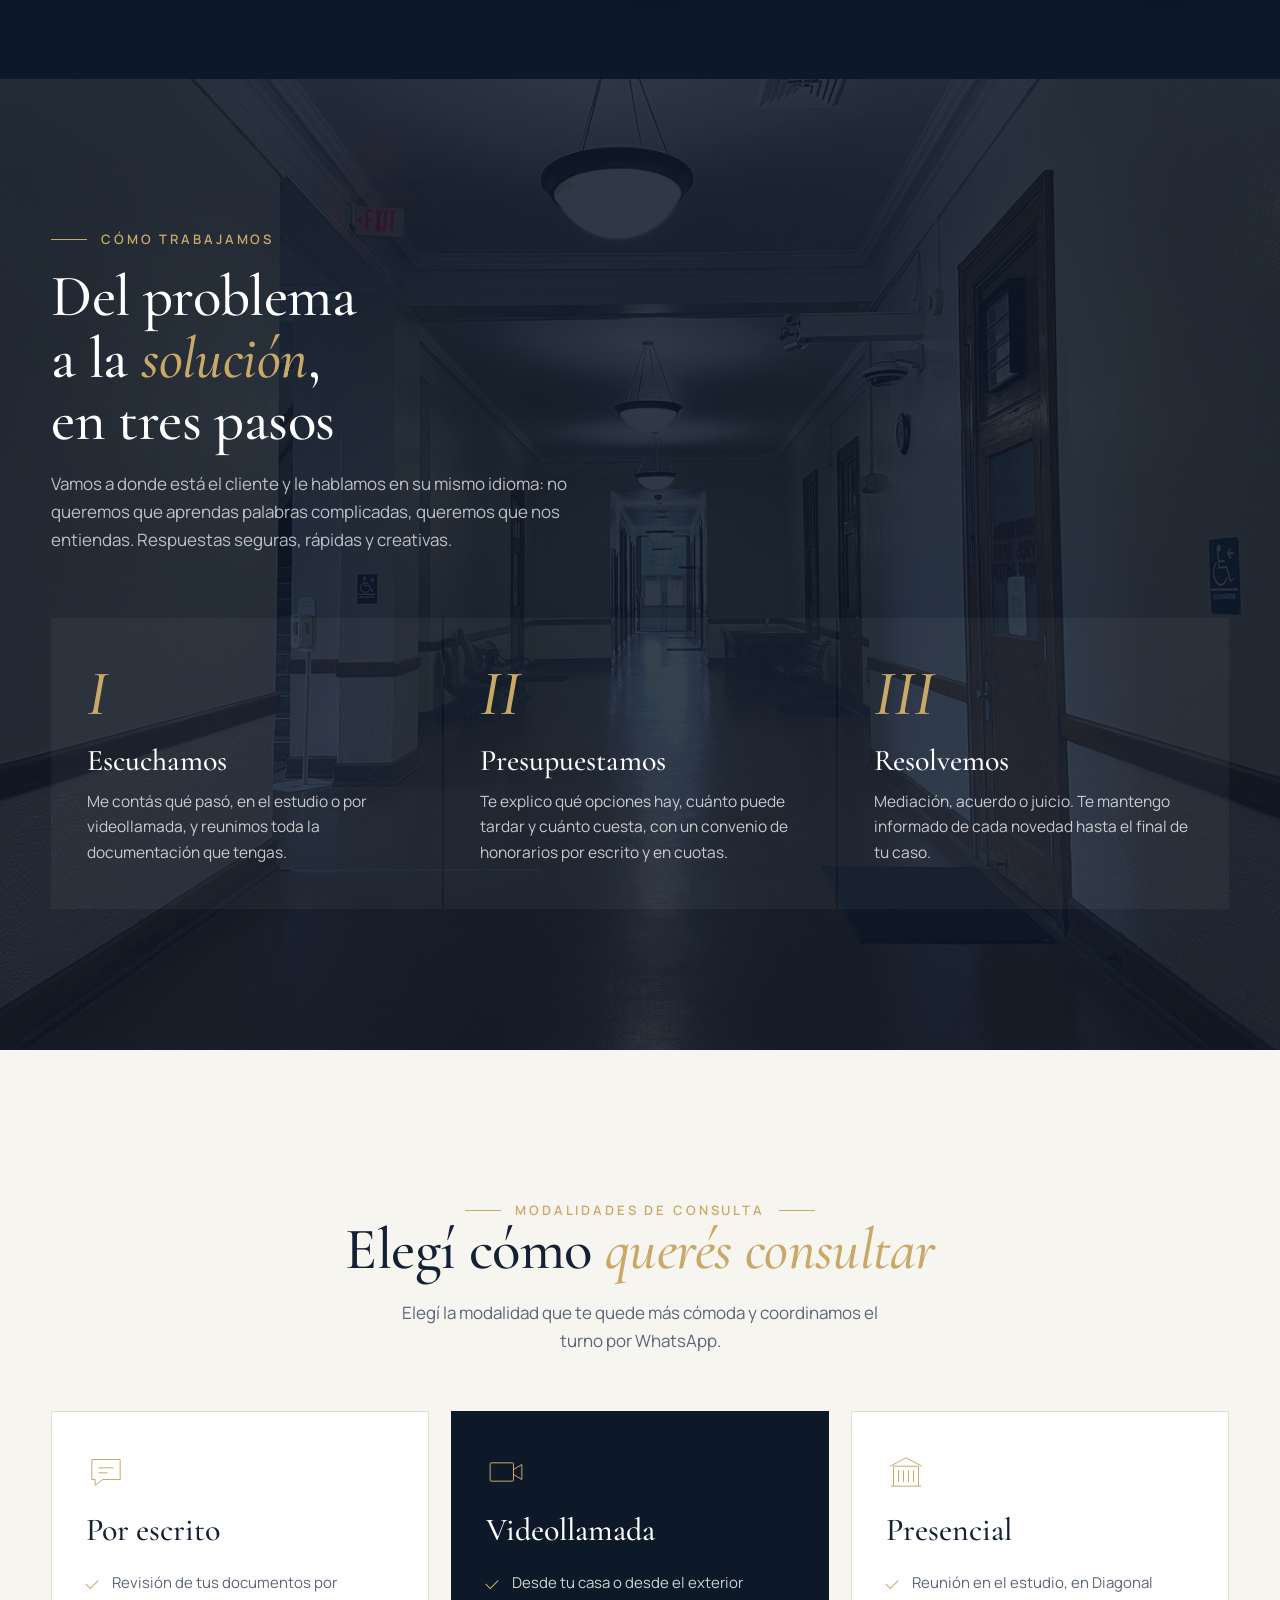
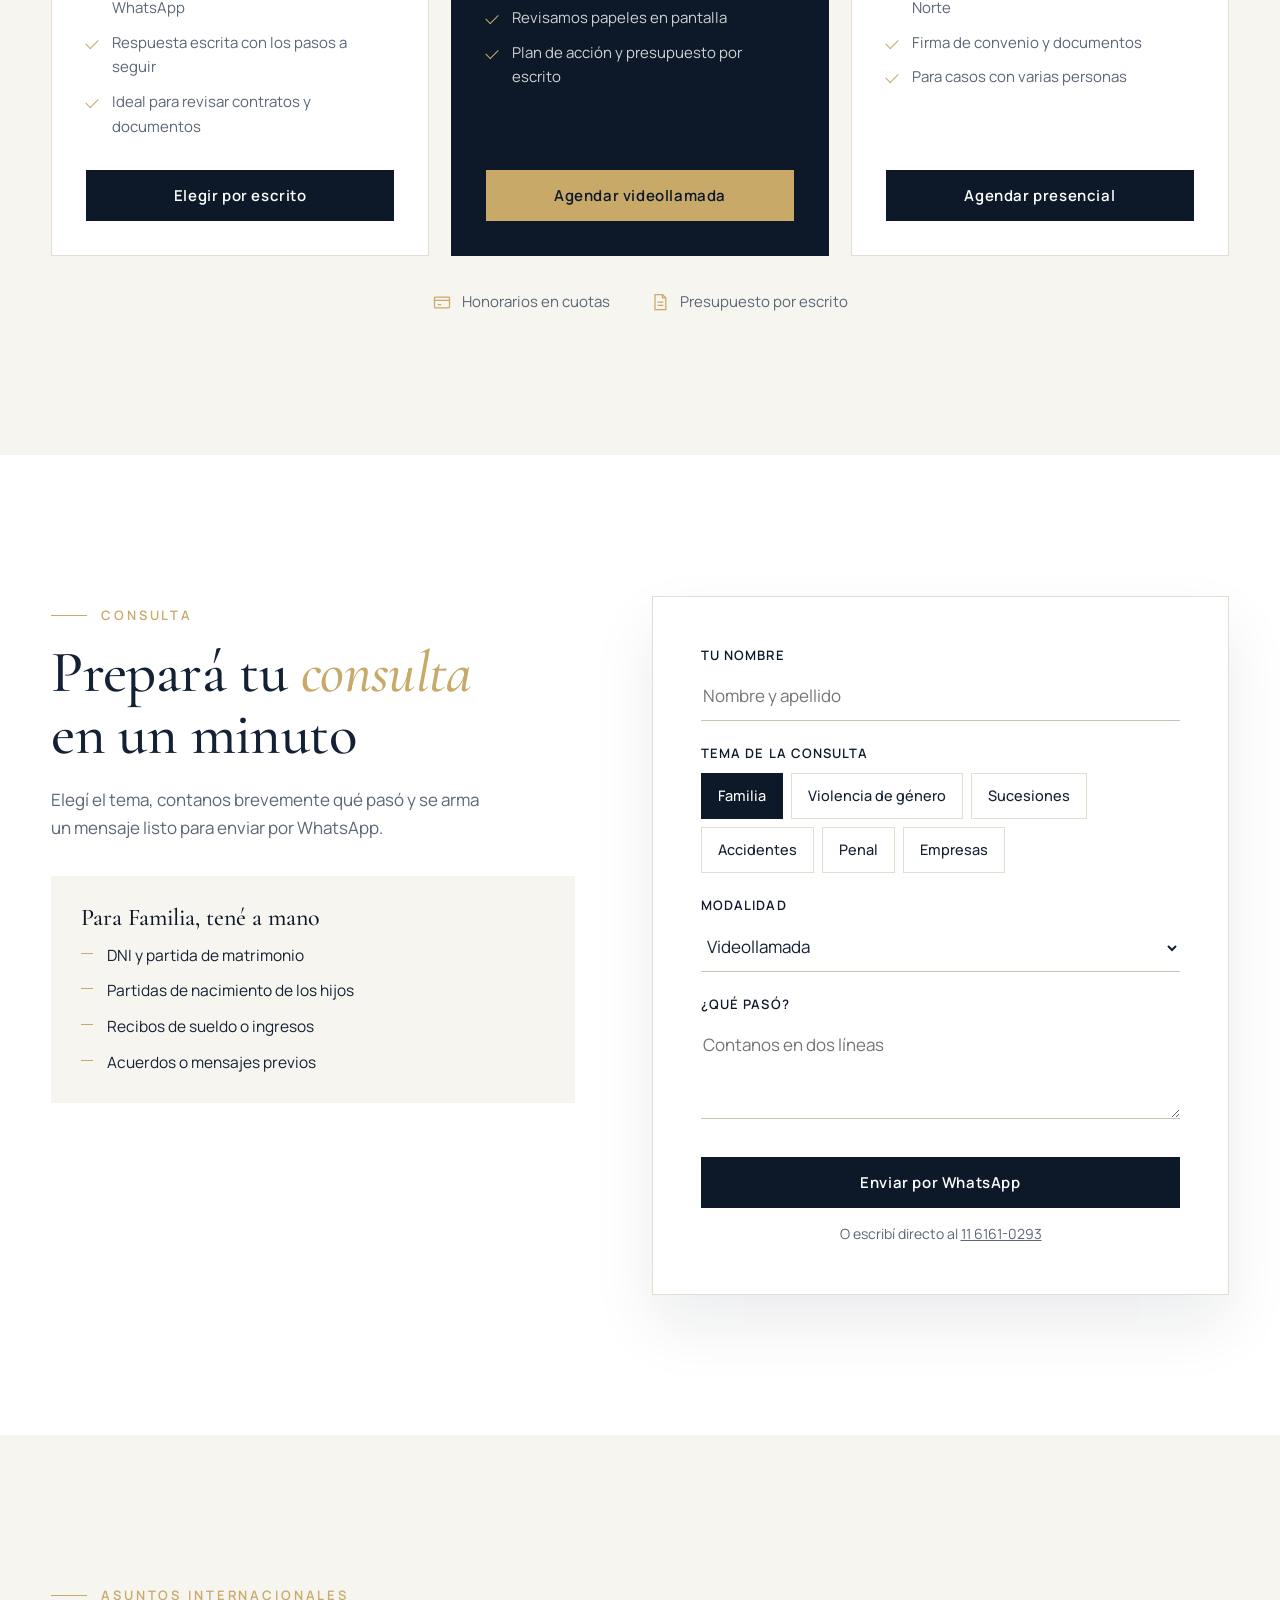
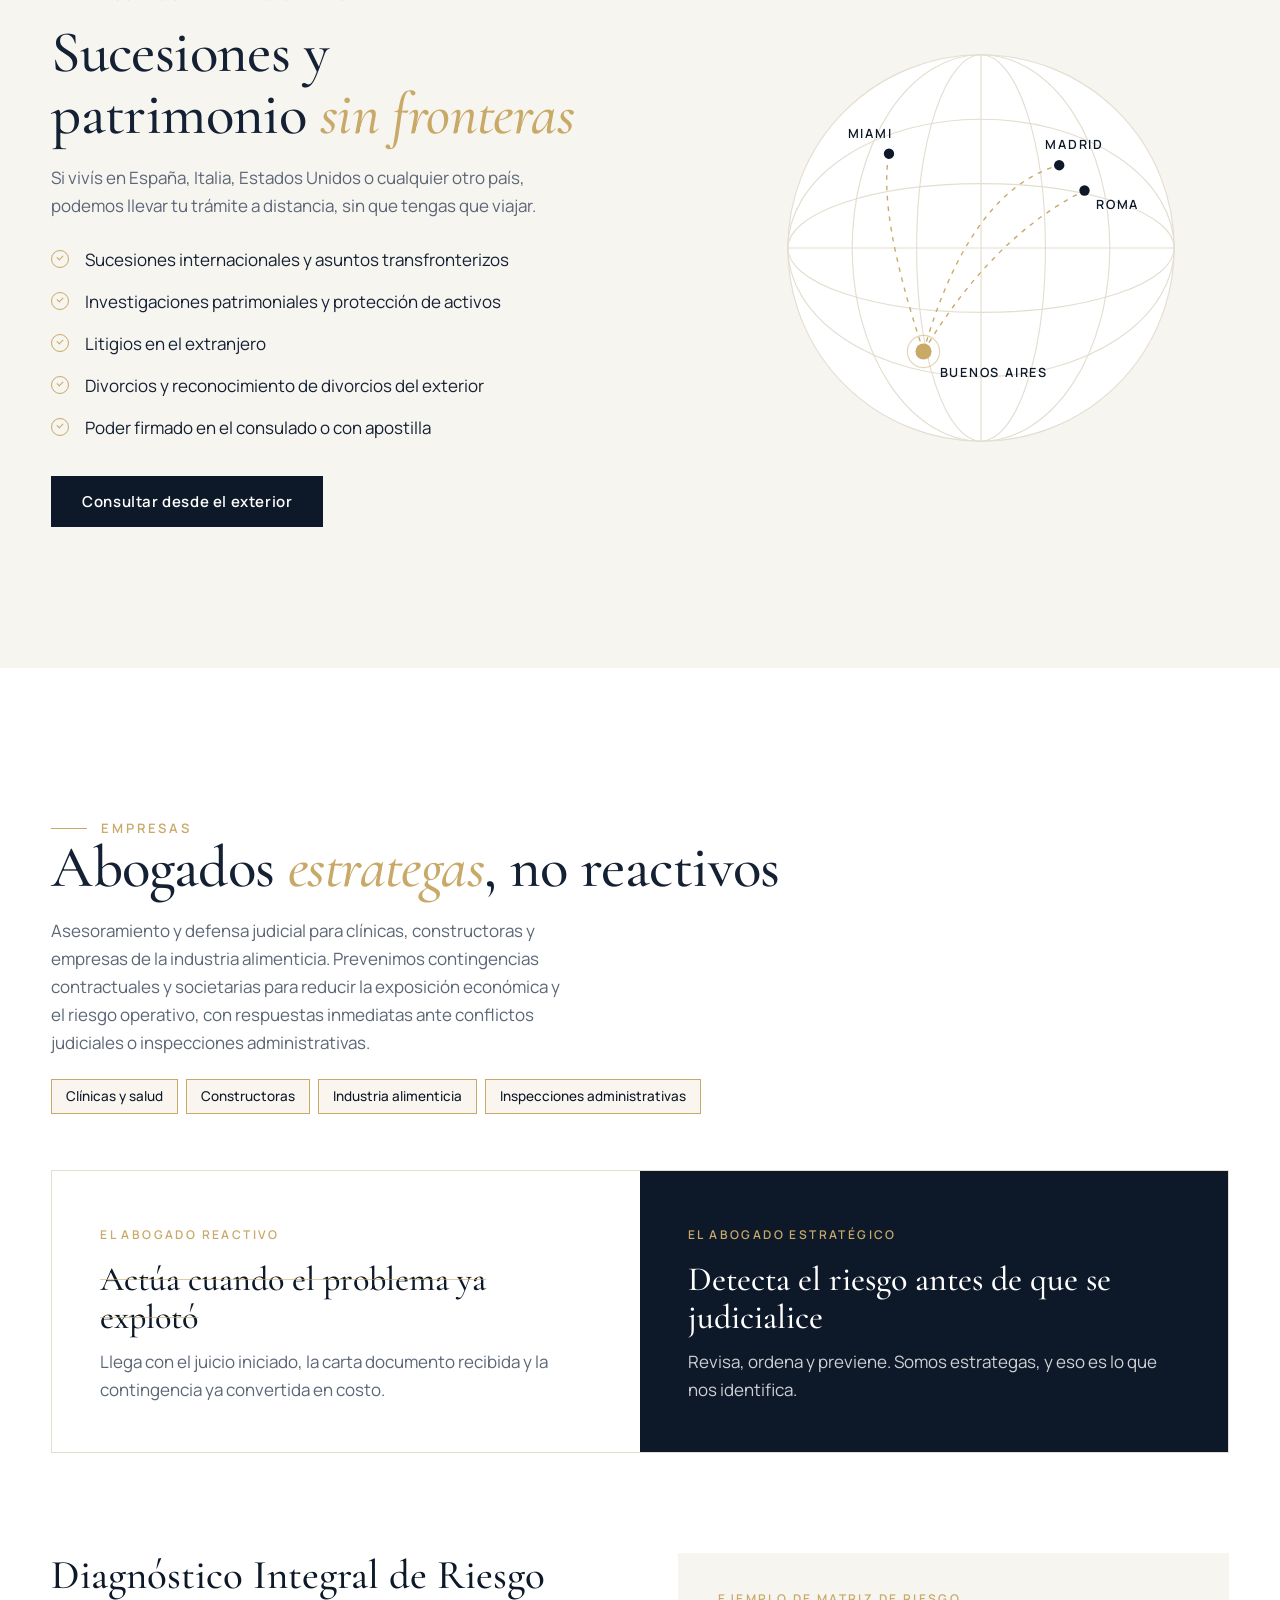
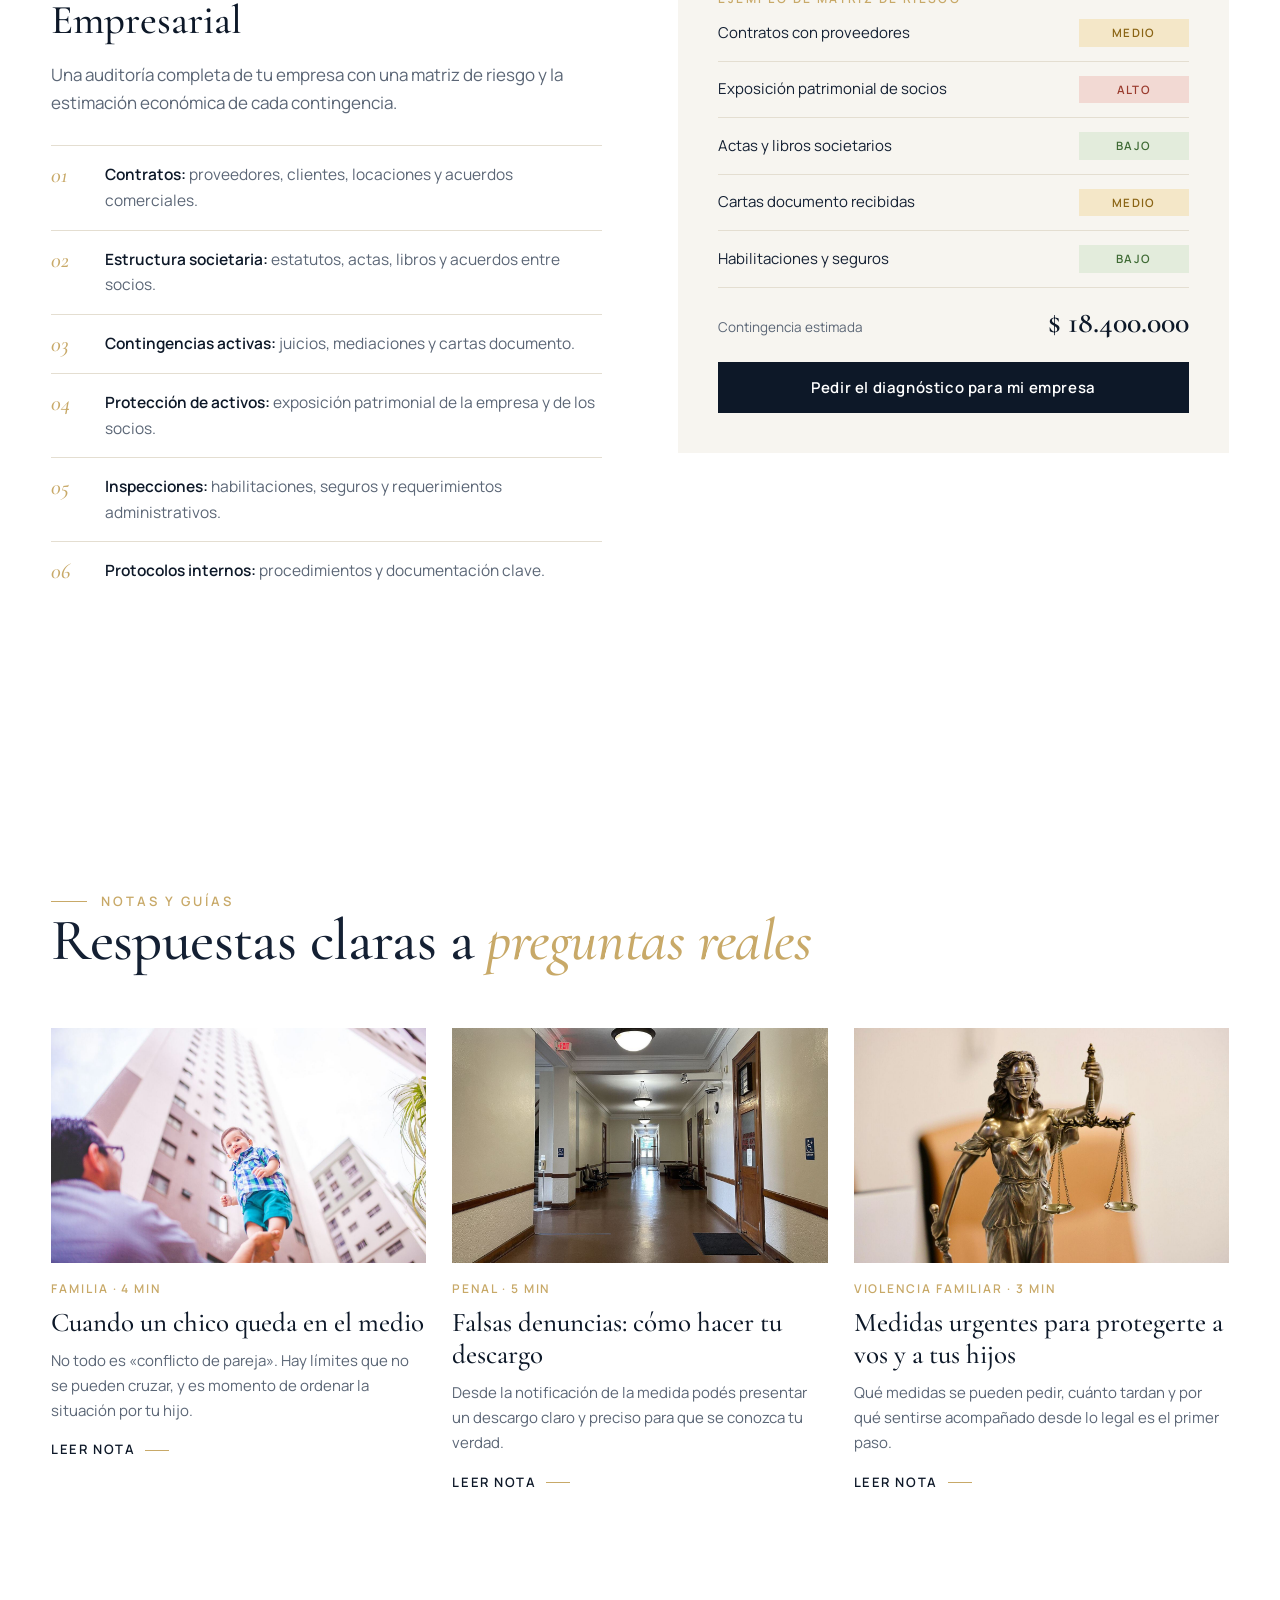
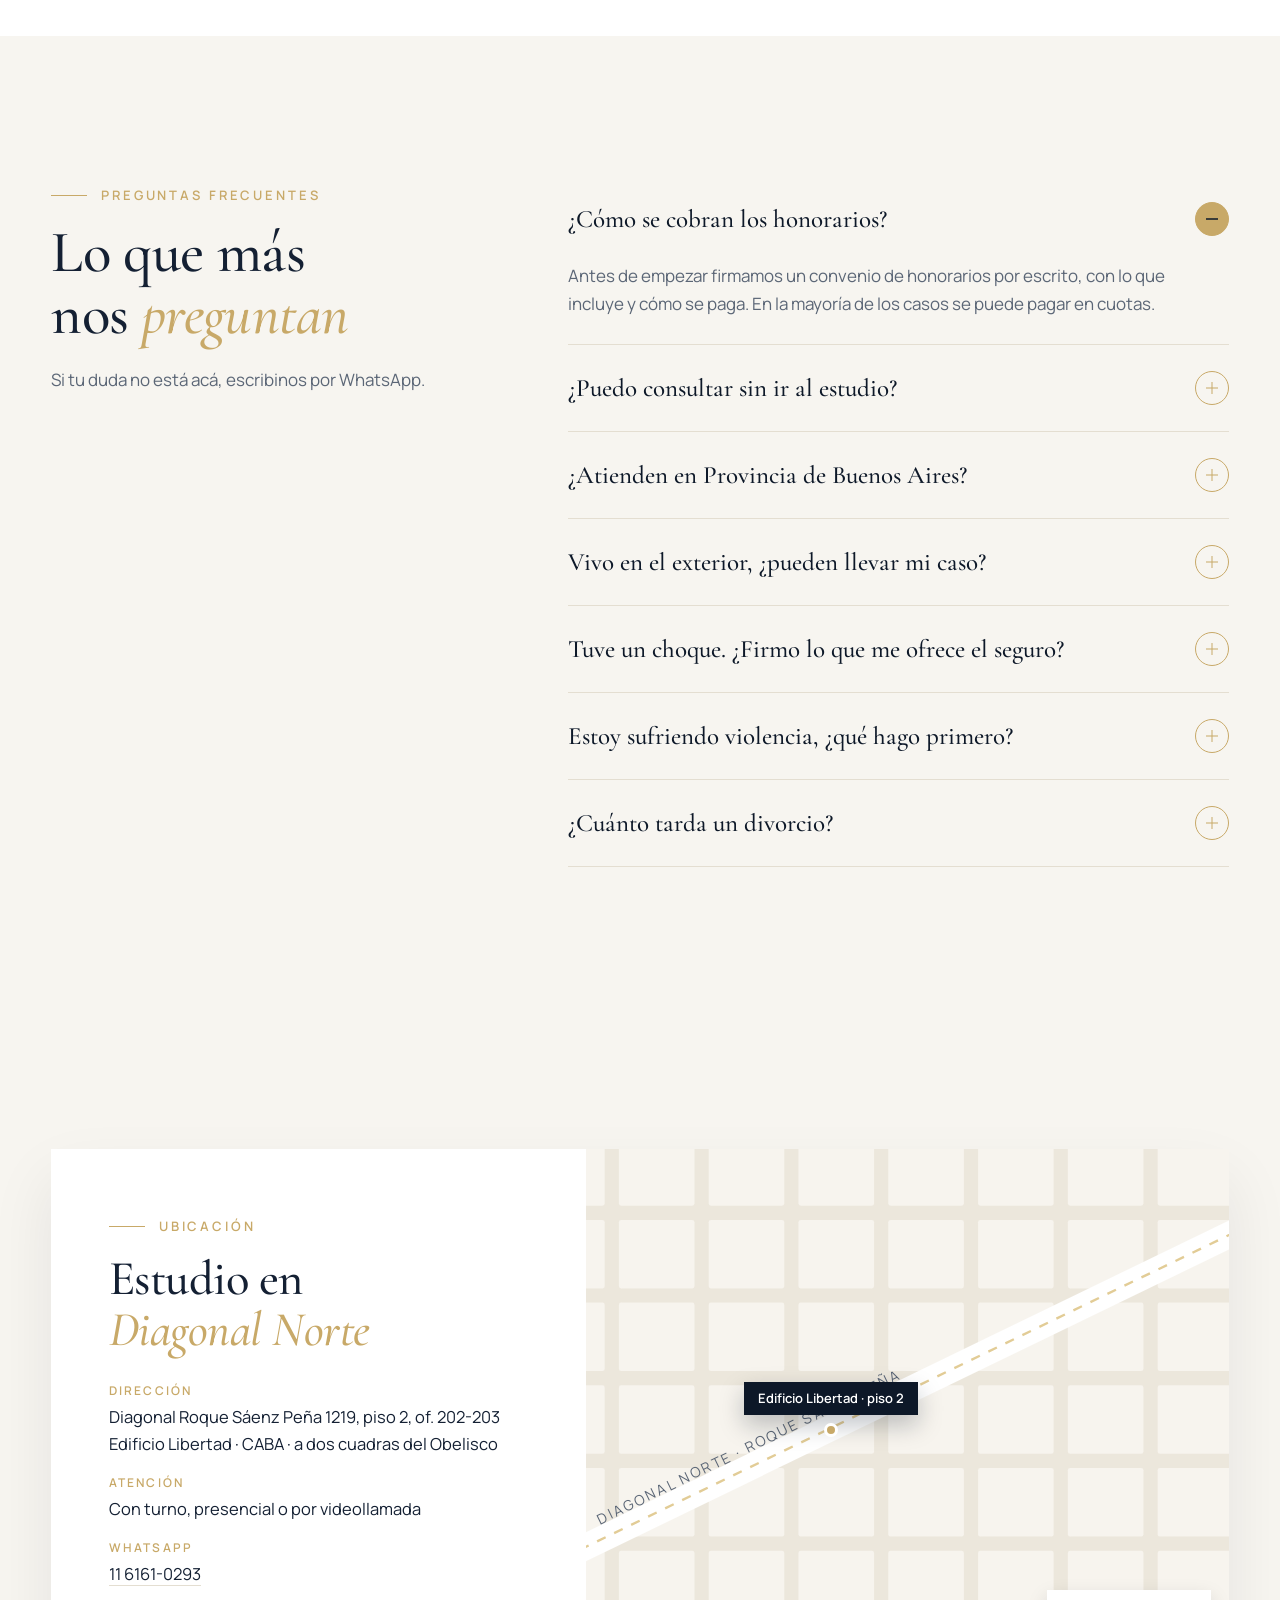
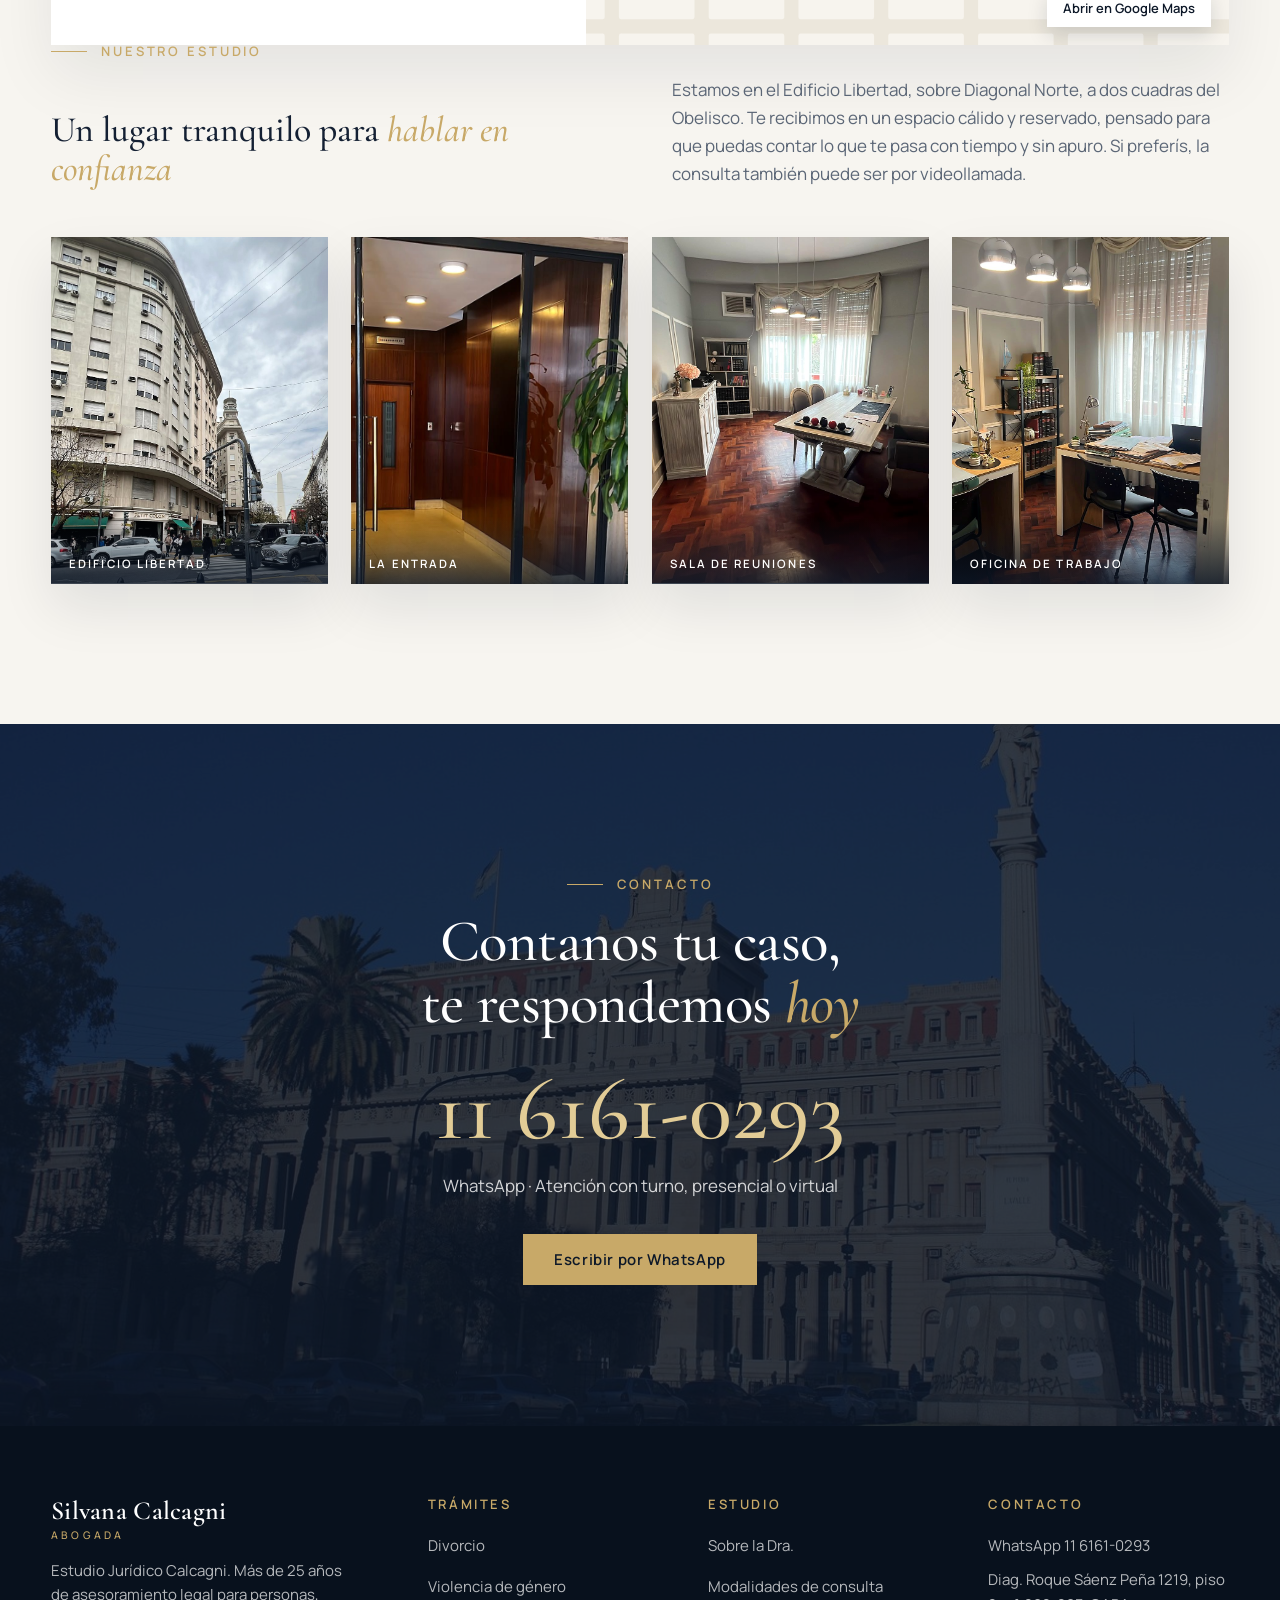
==== commit 6f9a1482: "Portada nueva: la vista previa pasa a ser la web principal, sin reseñas Se publica el diseño nuevo e" ====
--- a/index.html
+++ b/index.html
@@ -4,303 +4,30 @@
 <meta charset="utf-8">
 <meta name="viewport" content="width=device-width, initial-scale=1, viewport-fit=cover">
 <title>Dra. Silvana Calcagni · Abogada en Buenos Aires</title>
-<meta name="description" content="Dra. Silvana Calcagni, abogada en Buenos Aires con más de 25 años de ejercicio. Familia, violencia de género, sucesiones, accidentes, penal y empresas. Consultas por WhatsApp.">
+<meta name="description" content="Dra. Silvana Calcagni, abogada en Buenos Aires con más de 25 años de ejercicio. Violencia de género, divorcios, sucesiones, accidentes y empresas. Consultas por WhatsApp y videollamada.">
 <link rel="preconnect" href="https://fonts.googleapis.com">
 <link rel="preconnect" href="https://fonts.gstatic.com" crossorigin>
 <link href="https://fonts.googleapis.com/css2?family=Cormorant+Garamond:ital,wght@0,500;0,600;1,500&family=Manrope:wght@400;500;600&display=swap" rel="stylesheet">
+<link rel="stylesheet" href="estilos.css">
 <script>document.documentElement.classList.add('js')</script>
-<style>
-/* Elegante premium: azul noche y dorado suave, serif clásica para títulos, fotos grandes con movimiento lento. */
-:root {
-  color-scheme: light;
-  --navy: #0d1828;
-  --navy-2: #15243a;
-  --navy-3: #1e3150;
-  --gold: #c8a968;
-  --gold-2: #e2cc96;
-  --paper: #f7f5f0;
-  --white: #ffffff;
-  --ink: #142033;
-  --muted: #5b6676;
-  --line: #e4ded1;
-  --serif: "Cormorant Garamond", Georgia, "Times New Roman", serif;
-  --sans: "Manrope", "Helvetica Neue", Arial, sans-serif;
-  --m: clamp(16px, 4vw, 64px);
-  --max: 1240px;
-  --ease: cubic-bezier(.2, .7, .2, 1);
-}
-*, *::before, *::after { box-sizing: border-box; }
-html { scroll-behavior: smooth; -webkit-text-size-adjust: 100%; }
-body { margin: 0; background: var(--white); color: var(--ink); font: 400 17px/1.65 var(--sans); overflow-x: clip; }
-h1, h2, h3, p, ul, figure, blockquote { margin: 0; }
-ul { padding: 0; list-style: none; }
-a { color: inherit; }
-img { display: block; max-width: 100%; }
-:focus-visible { outline: 2px solid var(--gold); outline-offset: 3px; }
-.wrap { width: 100%; max-width: calc(var(--max) + 2 * var(--m)); margin-inline: auto; padding-left: max(var(--m), env(safe-area-inset-left, 0px)); padding-right: max(var(--m), env(safe-area-inset-right, 0px)); }
-.kicker { display: inline-flex; align-items: center; gap: 14px; font: 600 13px/1 var(--sans); letter-spacing: .22em; text-transform: uppercase; color: var(--gold); }
-.kicker::before { content: ""; width: 36px; height: 1px; background: currentColor; }
-h2 { font: 500 clamp(36px, 4.6vw, 60px)/1.05 var(--serif); letter-spacing: -0.01em; text-wrap: balance; }
-h2 em { font-style: italic; color: var(--gold); }
-.section { padding-block: clamp(88px, 11vw, 150px); }
-.btn { display: inline-flex; align-items: center; gap: 12px; padding: 17px 30px; font: 600 15px/1 var(--sans); letter-spacing: .04em; text-decoration: none; border: 1px solid var(--gold); background: var(--gold); color: var(--navy); cursor: pointer; transition: background .3s, color .3s, transform .3s var(--ease); }
-.btn:hover { background: transparent; color: var(--gold-2); transform: translateY(-2px); }
-.btn.ghost { background: transparent; color: var(--white); border-color: #ffffff66; }
-.btn.ghost:hover { border-color: var(--gold); color: var(--gold-2); }
-.btn svg { width: 18px; height: 18px; fill: currentColor; }
-
-/* header */
-.header { position: fixed; inset: 0 0 auto; z-index: 20; padding-top: env(safe-area-inset-top, 0px); transition: background .4s, box-shadow .4s; }
-.header .wrap { display: flex; align-items: center; justify-content: space-between; height: 84px; transition: height .4s; }
-.header.solid { background: #0d1828f2; box-shadow: 0 10px 30px #0006; }
-.header.solid .wrap { height: 68px; }
-.logo { display: flex; flex-direction: column; text-decoration: none; color: var(--white); line-height: 1; }
-.logo b { font: 600 26px/1 var(--serif); letter-spacing: .01em; }
-.logo span { font: 500 10.5px/1 var(--sans); letter-spacing: .3em; text-transform: uppercase; color: var(--gold); margin-top: 6px; }
-.nav { display: flex; align-items: center; gap: 34px; }
-.nav a { color: #ffffffcc; text-decoration: none; font-size: 14.5px; font-weight: 500; position: relative; transition: color .3s; }
-.nav a:not(.btn)::after { content: ""; position: absolute; left: 0; right: 0; bottom: -6px; height: 1px; background: var(--gold); transform: scaleX(0); transform-origin: left; transition: transform .35s var(--ease); }
-.nav a:not(.btn):hover { color: var(--white); }
-.nav a:not(.btn):hover::after { transform: scaleX(1); }
-.nav .btn { padding: 12px 20px; color: var(--navy); }
-.nav .btn:hover { color: var(--gold-2); }
-
-/* hero */
-.hero { position: relative; min-height: 100svh; display: grid; align-items: center; color: var(--white); background: var(--navy); overflow: hidden; }
-.hero .bg { position: absolute; inset: 0; }
-.hero .bg img { width: 100%; height: 100%; object-fit: cover; object-position: center 30%; animation: kenburns 24s ease-in-out infinite alternate; }
-.hero .bg::after { content: ""; position: absolute; inset: 0; background: linear-gradient(90deg, #0d1828f5 0%, #0d1828d9 42%, #0d182866 100%), linear-gradient(0deg, #0d1828 0%, transparent 30%); }
-.hero .content { position: relative; z-index: 1; padding-top: 120px; padding-bottom: 140px; }
-.hero h1 { font: 500 clamp(56px, 9vw, 128px)/.95 var(--serif); letter-spacing: -0.015em; margin-top: 26px; }
-.hero h1 em { display: block; font-style: italic; color: var(--gold-2); }
-.hero .lead { margin-top: 30px; max-width: 520px; font-size: clamp(17px, 1.4vw, 20px); color: #ffffffd9; }
-.hero .ctas { display: flex; flex-wrap: wrap; gap: 14px; margin-top: 40px; }
-.hero .scroll { position: absolute; z-index: 1; left: 50%; bottom: 28px; transform: translateX(-50%); width: 26px; height: 42px; border: 1px solid #ffffff66; border-radius: 13px; }
-.hero .scroll::after { content: ""; position: absolute; left: 50%; top: 9px; width: 3px; height: 8px; margin-left: -1.5px; background: var(--gold); border-radius: 2px; animation: wheel 1.8s ease-in-out infinite; }
-
-/* stats strip */
-.stats { position: relative; z-index: 2; margin-top: -70px; }
-.stats ul { display: grid; grid-template-columns: repeat(4, 1fr); background: var(--white); box-shadow: 0 30px 60px #0d18281f; }
-.stats li { padding: 34px 30px; border-right: 1px solid var(--line); }
-.stats li:last-child { border-right: 0; }
-.stats b { display: block; font: 600 46px/1 var(--serif); color: var(--navy); }
-.stats b sup { font-size: .5em; color: var(--gold); }
-.stats span { display: block; margin-top: 8px; font-size: 14px; color: var(--muted); }
-
-/* areas */
-.areas .head { display: grid; grid-template-columns: 1.1fr 1fr; gap: 48px; align-items: end; margin-bottom: 56px; }
-.areas .head h2 { margin-top: 18px; }
-.areas .head p { color: var(--muted); max-width: 46ch; }
-.cards { display: grid; grid-template-columns: repeat(3, 1fr); gap: 22px; }
-.card { position: relative; display: block; aspect-ratio: 4 / 5; overflow: hidden; color: var(--white); text-decoration: none; background: var(--navy); }
-.card img { width: 100%; height: 100%; object-fit: cover; transition: transform 1.1s var(--ease), filter .6s; filter: saturate(.85); }
-.card::after { content: ""; position: absolute; inset: 0; background: linear-gradient(180deg, #0d182800 30%, #0d1828e6 100%); transition: background .5s; }
-.card .txt { position: absolute; z-index: 1; left: 0; right: 0; bottom: 0; padding: 30px; }
-.card .n { font: 500 15px/1 var(--serif); font-style: italic; color: var(--gold-2); }
-.card h3 { font: 500 38px/1 var(--serif); margin-top: 10px; }
-.card p { max-height: 0; opacity: 0; overflow: hidden; margin-top: 0; font-size: 15px; color: #ffffffdd; transition: max-height .6s var(--ease), opacity .5s, margin .5s; }
-.card .more { display: inline-flex; align-items: center; gap: 10px; margin-top: 16px; font-size: 13px; font-weight: 600; letter-spacing: .14em; text-transform: uppercase; color: var(--gold-2); }
-.card .more::after { content: ""; width: 26px; height: 1px; background: currentColor; transition: width .4s var(--ease); }
-.card:hover img, .card:focus-visible img { transform: scale(1.08); filter: saturate(1); }
-.card:hover::after, .card:focus-visible::after { background: linear-gradient(180deg, #0d182833 0%, #0d1828f2 70%); }
-.card:hover p, .card:focus-visible p { max-height: 160px; opacity: 1; margin-top: 12px; }
-.card:hover .more::after { width: 46px; }
-
-/* about */
-.about { background: var(--paper); }
-.about .grid { display: grid; grid-template-columns: 1fr 1.05fr; gap: clamp(40px, 6vw, 96px); align-items: center; }
-.about .pic { position: relative; }
-.about .pic img { width: 100%; aspect-ratio: 4 / 5; object-fit: cover; }
-.about .pic::before { content: ""; position: absolute; inset: -22px 22px 22px -22px; border: 1px solid var(--gold); z-index: 0; }
-.about .pic img { position: relative; z-index: 1; }
-.about .badge { position: absolute; z-index: 2; right: -24px; bottom: 40px; background: var(--navy); color: var(--white); padding: 26px 30px; max-width: 250px; }
-.about .badge b { display: block; font: 600 54px/1 var(--serif); color: var(--gold-2); }
-.about .badge span { font-size: 14px; color: #ffffffcc; }
-.about h2 { margin-top: 18px; }
-.about .txt p { margin-top: 22px; color: var(--muted); }
-.about blockquote { margin-top: 34px; padding-left: 26px; border-left: 2px solid var(--gold); font: 500 italic 26px/1.3 var(--serif); color: var(--navy); }
-.about .sign { margin-top: 30px; display: flex; flex-wrap: wrap; align-items: center; gap: 22px; }
-.about .press { font-size: 14.5px; color: var(--muted); }
-.about .press a { color: var(--navy); font-weight: 600; }
-
-/* process */
-.process { background: var(--navy); color: var(--white); position: relative; overflow: hidden; }
-.process .bgimg { position: absolute; inset: 0; opacity: .14; }
-.process .bgimg img { width: 100%; height: 100%; object-fit: cover; }
-.process .wrap { position: relative; }
-.process h2 { margin-top: 18px; max-width: 16ch; }
-.steps { display: grid; grid-template-columns: repeat(3, 1fr); gap: 2px; margin-top: 64px; }
-.step { background: #ffffff0a; padding: 44px 36px; transition: background .4s, transform .4s var(--ease); }
-.step:hover { background: #ffffff14; transform: translateY(-6px); }
-.step .num { font: 500 italic 64px/1 var(--serif); color: var(--gold); }
-.step h3 { font: 500 30px/1.1 var(--serif); margin-top: 18px; }
-.step p { margin-top: 12px; color: #ffffffbf; font-size: 15.5px; }
-
-/* consulta */
-.consulta .grid { display: grid; grid-template-columns: 1fr 1.1fr; gap: clamp(40px, 6vw, 96px); align-items: start; }
-.consulta h2 { margin-top: 18px; }
-.consulta .txt > p { margin-top: 20px; color: var(--muted); max-width: 44ch; }
-.docs { margin-top: 34px; background: var(--paper); padding: 28px 30px; }
-.docs strong { font: 500 24px/1.2 var(--serif); color: var(--navy); }
-.docs li { position: relative; padding-left: 26px; margin-top: 10px; font-size: 15.5px; }
-.docs li::before { content: ""; position: absolute; left: 0; top: 10px; width: 12px; height: 1px; background: var(--gold); }
-.form { background: var(--white); border: 1px solid var(--line); padding: clamp(28px, 4vw, 48px); box-shadow: 0 30px 60px #0d182814; }
-.form label { display: block; font-size: 13px; font-weight: 600; letter-spacing: .08em; text-transform: uppercase; color: var(--navy); margin: 22px 0 8px; }
-.form label:first-child { margin-top: 0; }
-.form input, .form select, .form textarea { width: 100%; border: 0; border-bottom: 1px solid #c9c2b2; background: transparent; padding: 10px 2px 12px; font: 400 17px/1.4 var(--sans); color: var(--ink); border-radius: 0; transition: border-color .3s; }
-.form textarea { min-height: 96px; resize: vertical; }
-.form input:focus, .form select:focus, .form textarea:focus { outline: none; border-bottom-color: var(--gold); }
-.chips { display: flex; flex-wrap: wrap; gap: 8px; }
-.chips label { margin: 0; position: relative; }
-.chips input { position: absolute; opacity: 0; inset: 0; cursor: pointer; }
-.chips span { display: inline-block; padding: 10px 16px; border: 1px solid var(--line); font-size: 14.5px; font-weight: 500; letter-spacing: 0; text-transform: none; color: var(--ink); transition: all .25s; cursor: pointer; }
-.chips input:checked + span { background: var(--navy); border-color: var(--navy); color: var(--white); }
-.chips input:focus-visible + span { outline: 2px solid var(--gold); outline-offset: 2px; }
-.chips span:hover { border-color: var(--gold); }
-.form .btn { width: 100%; justify-content: center; margin-top: 30px; background: var(--navy); border-color: var(--navy); color: var(--white); }
-.form .btn:hover { background: var(--gold); border-color: var(--gold); color: var(--navy); }
-.form .alt { margin-top: 14px; font-size: 14px; color: var(--muted); text-align: center; }
-
-/* faq */
-.faq { background: var(--paper); }
-.faq .grid { display: grid; grid-template-columns: .8fr 1.2fr; gap: clamp(40px, 6vw, 96px); }
-.faq h2 { margin-top: 18px; }
-.faq .side p { margin-top: 20px; color: var(--muted); }
-.faq details { border-bottom: 1px solid var(--line); }
-.faq summary { list-style: none; cursor: pointer; display: flex; justify-content: space-between; align-items: center; gap: 24px; padding: 26px 0; font: 500 25px/1.25 var(--serif); color: var(--navy); }
-.faq summary::-webkit-details-marker { display: none; }
-.faq summary i { flex: none; position: relative; width: 34px; height: 34px; border: 1px solid var(--gold); border-radius: 50%; transition: background .3s, transform .4s var(--ease); }
-.faq summary i::before, .faq summary i::after { content: ""; position: absolute; left: 50%; top: 50%; width: 12px; height: 1px; background: var(--gold); transform: translate(-50%, -50%); }
-.faq summary i::after { transform: translate(-50%, -50%) rotate(90deg); transition: transform .4s var(--ease); }
-.faq details[open] summary i { background: var(--gold); }
-.faq details[open] summary i::before, .faq details[open] summary i::after { background: var(--navy); }
-.faq details[open] summary i::after { transform: translate(-50%, -50%) rotate(0); }
-.faq details p { padding-bottom: 26px; color: var(--muted); max-width: 60ch; }
-
-/* contact band */
-.cta { position: relative; color: var(--white); text-align: center; overflow: hidden; background: var(--navy); }
-.cta .bg { position: absolute; inset: 0; }
-.cta .bg img { width: 100%; height: 100%; object-fit: cover; transform: scale(1.1); }
-.cta .bg::after { content: ""; position: absolute; inset: 0; background: #0d1828d9; }
-.cta .wrap { position: relative; }
-.cta h2 { margin: 18px auto 0; max-width: 18ch; }
-.cta .phone { display: inline-block; margin-top: 30px; font: 500 clamp(44px, 7vw, 92px)/1 var(--serif); color: var(--gold-2); text-decoration: none; transition: color .3s; }
-.cta .phone:hover { color: var(--white); }
-.cta p { margin-top: 18px; color: #ffffffcc; }
-.cta .btn { margin-top: 34px; }
-
-/* footer */
-.footer { background: #08111d; color: #ffffffb3; padding-block: 72px 30px; font-size: 15px; }
-.footer .cols { display: grid; grid-template-columns: 1.4fr 1fr 1fr 1fr; gap: 40px; }
-.footer h4 { margin: 0 0 16px; font: 600 13px/1 var(--sans); letter-spacing: .2em; text-transform: uppercase; color: var(--gold); }
-.footer li { margin-top: 9px; }
-.footer a { text-decoration: none; transition: color .3s; }
-.footer a:hover { color: var(--gold-2); }
-.footer .about-f p { margin-top: 18px; max-width: 34ch; }
-.footer .bottom { margin-top: 56px; padding-top: 24px; border-top: 1px solid #ffffff1a; display: flex; justify-content: space-between; gap: 20px; flex-wrap: wrap; font-size: 13px; color: #ffffff80; }
-.footer .credits { margin-top: 14px; font-size: 12.5px; color: #ffffff66; max-width: 120ch; }
-.wa-float { position: fixed; z-index: 30; right: max(22px, env(safe-area-inset-right, 0px)); bottom: max(22px, env(safe-area-inset-bottom, 0px)); width: 60px; height: 60px; border-radius: 50%; background: #25d366; display: grid; place-items: center; box-shadow: 0 12px 30px #0005; transition: transform .3s var(--ease); }
-.wa-float:hover { transform: scale(1.08); }
-.wa-float svg { width: 30px; height: 30px; fill: #fff; }
-.wa-float::before { content: ""; position: absolute; inset: 0; border-radius: 50%; background: #25d366; animation: pulse 2.4s ease-out infinite; z-index: -1; }
-
-/* motion */
-@keyframes kenburns { from { transform: scale(1.04); } to { transform: scale(1.16) translate(-1.5%, -1%); } }
-@keyframes wheel { 0% { opacity: 0; transform: translateY(0); } 30% { opacity: 1; } 100% { opacity: 0; transform: translateY(12px); } }
-@keyframes pulse { from { transform: scale(1); opacity: .6; } to { transform: scale(1.7); opacity: 0; } }
-@keyframes up { from { opacity: 0; transform: translateY(30px); } to { opacity: 1; transform: none; } }
-@media (prefers-reduced-motion: no-preference) {
-  .js .hero .content > * { opacity: 0; animation: up 1s var(--ease) forwards; }
-  .js .hero .content > *:nth-child(2) { animation-delay: .15s; }
-  .js .hero .content > *:nth-child(3) { animation-delay: .3s; }
-  .js .hero .content > *:nth-child(4) { animation-delay: .45s; }
-  .js [data-reveal] { opacity: 0; transform: translateY(36px); transition: opacity .9s var(--ease), transform 1s var(--ease); transition-delay: calc(var(--d, 0) * 110ms); }
-  .js [data-reveal].in { opacity: 1; transform: none; }
-  .js .about .pic[data-reveal] img { clip-path: inset(0 0 100% 0); transition: clip-path 1.3s var(--ease) .2s; }
-  .js .about .pic.in img { clip-path: inset(0 0 0 0); }
-}
-@media (prefers-reduced-motion: reduce) { .hero .bg img, .wa-float::before, .hero .scroll::after { animation: none; } }
-
-/* responsive */
-@media (max-width: 1000px) {
-  .nav a:not(.btn) { display: none; }
-  .stats ul { grid-template-columns: repeat(2, 1fr); }
-  .stats li:nth-child(2) { border-right: 0; }
-  .stats li:nth-child(-n+2) { border-bottom: 1px solid var(--line); }
-  .areas .head, .about .grid, .consulta .grid, .faq .grid { grid-template-columns: 1fr; }
-  .cards { grid-template-columns: repeat(2, 1fr); }
-  .card p { max-height: 160px; opacity: 1; margin-top: 12px; }
-  .steps { grid-template-columns: 1fr; }
-  .about .badge { right: 12px; }
-  .footer .cols { grid-template-columns: 1fr 1fr; }
-}
-@media (max-width: 640px) {
-  body { font-size: 16px; }
-  .header .wrap { height: 70px; }
-  .logo b { font-size: 22px; }
-  .nav .btn { padding: 10px 14px; font-size: 13px; }
-  .hero .content { padding-top: 110px; padding-bottom: 120px; }
-  .hero .ctas .btn { width: 100%; justify-content: center; }
-  .stats li { padding: 24px 18px; }
-  .stats b { font-size: 36px; }
-  .cards { grid-template-columns: 1fr; }
-  .card { aspect-ratio: 4 / 3.4; }
-  .card h3 { font-size: 32px; }
-  .about .pic::before { inset: -12px 12px 12px -12px; }
-  .about .badge { position: relative; right: auto; bottom: auto; margin: -40px 0 0 20px; }
-  .faq summary { font-size: 21px; }
-  .footer .cols { grid-template-columns: 1fr; }
-}
-/* fotos del estudio */
-.office .grid { display: grid; grid-template-columns: repeat(4, 1fr); gap: clamp(14px, 1.8vw, 24px); }
-.office .otxt { grid-column: 1 / -1; display: grid; grid-template-columns: 1fr 1fr; gap: 0 clamp(30px, 5vw, 80px); align-items: end; margin-bottom: clamp(14px, 2vw, 26px); }
-.office .otxt .kicker { grid-column: 1 / -1; }
-.office h2 { margin: 18px 0 0; font-size: clamp(34px, 3.8vw, 50px); }
-.office p { margin: 18px 0 0; color: var(--muted); }
-.office .dir { margin-top: 24px; font-size: 16px; color: var(--ink); }
-.office .dir b { display: block; font: 600 12px/1 var(--sans); letter-spacing: .18em; text-transform: uppercase; color: var(--gold); margin-bottom: 8px; }
-.office figure { margin: 0; position: relative; overflow: hidden; box-shadow: 0 24px 50px #0d182818; }
-.office img { display: block; width: 100%; height: auto; aspect-ratio: 4 / 5; object-fit: cover; transition: transform .8s var(--ease); }
-.office figure:hover img { transform: scale(1.03); }
-.office figcaption { position: absolute; left: 0; right: 0; bottom: 0; padding: 40px 18px 14px; font: 600 11.5px/1 var(--sans); letter-spacing: .18em; text-transform: uppercase; color: #fff; background: linear-gradient(transparent, #0d1828cc); }
-@media (max-width: 900px) {
-  .office .grid { grid-template-columns: 1fr 1fr; }
-  .office .otxt { grid-template-columns: 1fr; }
-}
-/* video de Silvana */
-.video { background: var(--navy); color: var(--white); }
-.video .vgrid { display: grid; grid-template-columns: .85fr 1.15fr; gap: clamp(36px, 5vw, 84px); align-items: center; }
-.video h2 { margin-top: 18px; color: var(--white); }
-.video h2 em { color: var(--gold-2); }
-.video p { margin: 20px 0 0; color: #ffffffbf; }
-.video .vlink { display: inline-block; margin-top: 26px; font: 600 13px/1 var(--sans); letter-spacing: .16em; text-transform: uppercase; color: var(--gold-2); text-decoration: none; border-bottom: 1px solid #e2cc9666; padding-bottom: 6px; }
-.vbox { position: relative; aspect-ratio: 16 / 9; background: #000; box-shadow: 0 30px 60px #00000066; outline: 1px solid #c8a96866; outline-offset: 14px; }
-.vbox .yt, .vbox iframe { position: absolute; inset: 0; width: 100%; height: 100%; border: 0; display: block; }
-.vbox img { width: 100%; height: 100%; object-fit: cover; object-position: center 22%; opacity: .82; transition: opacity .4s, transform .8s; }
-.vbox .yt:hover img { opacity: 1; }
-.vbox .play { position: absolute; left: 50%; top: 50%; width: 86px; height: 86px; margin: -43px 0 0 -43px; border-radius: 50%; background: var(--gold); box-shadow: 0 0 0 10px #c8a96833; transition: transform .3s; }
-.vbox .play::before { content: ""; position: absolute; left: 35px; top: 27px; border-style: solid; border-width: 16px 0 16px 26px; border-color: transparent transparent transparent var(--navy); }
-.vbox .yt:hover .play { transform: scale(1.07); }
-@media (max-width: 900px) {
-  .video .vgrid { grid-template-columns: 1fr; }
-  .vbox { outline-offset: 8px; }
-}
-</style>
+<script type="application/ld+json">{"@context":"https://schema.org","@type":"LegalService","name":"Dra. Silvana Calcagni · Estudio Jurídico Calcagni","url":"https://abogadosdebuenosaires.com/","telephone":"+54 9 11 6161-0293","areaServed":"Buenos Aires","address":{"@type":"PostalAddress","streetAddress":"Diagonal Roque Sáenz Peña 1219, piso 2, of. 202-203","addressLocality":"Ciudad Autónoma de Buenos Aires","addressCountry":"AR"},"knowsAbout":["Derecho de familia","Violencia de género","Sucesiones","Accidentes de tránsito","Derecho penal","Asesoramiento a empresas"]}</script>
 </head>
 <body>
-
 <header class="header" id="top">
   <div class="wrap">
-    <a class="logo" href="#inicio"><b>Silvana Calcagni</b><span>Abogada</span></a>
+    <a class="logo" href="index.html"><b>Silvana Calcagni</b><span>Abogada</span></a>
     <nav class="nav" aria-label="Principal">
-      <a href="#areas">Áreas</a>
-      <a href="#estudio">El estudio</a>
-      <a href="#consulta">Consulta</a>
-      <a href="#preguntas">Preguntas</a>
-      <a class="btn" href="https://wa.me/5491161610293" target="_blank" rel="noopener">Escribinos</a>
+      <a href="#areas">Áreas</a><a href="#empresas">Empresas</a><a href="#modalidades">Consulta</a><a href="violencia.html">Violencia de género</a><a href="#ubicacion">Contacto</a>
+      <a class="btn" data-wa="Hola Dra. Calcagni, quiero hacer una consulta." href="https://wa.me/5491161610293">Escribinos</a>
+      <button class="burger" aria-label="Abrir menú" aria-expanded="false" aria-controls="mnav"><i></i></button>
     </nav>
   </div>
 </header>
+<nav class="mnav" id="mnav" aria-label="Menú">
+  <small>Trámites</small><a href="divorcio.html">Divorcio</a><a href="violencia.html">Violencia de género</a><a href="sucesion.html">Sucesión</a><a href="accidentes.html">Accidentes</a>
+  <small>El estudio</small><a href="#empresas">Empresas</a><a href="#modalidades">Consulta</a><a href="violencia.html">Violencia de género</a><a href="#ubicacion">Contacto</a>
+  <a class="btn" data-wa="Hola Dra. Calcagni, quiero hacer una consulta." href="https://wa.me/5491161610293">Escribir por WhatsApp</a>
+</nav>
 
 <section class="hero" id="inicio">
   <div class="bg"><img src="imagenes/hero-1.jpg" alt="" width="1920" height="1280"></div>
@@ -308,9 +35,14 @@
     <span class="kicker">Estudio Jurídico Calcagni</span>
     <h1>Silvana Calcagni<em>Abogada</em></h1>
     <p class="lead">Más de 25 años acompañando a personas, familias y empresas en Buenos Aires. Te explico tu caso en tu mismo idioma y lo llevo de principio a fin.</p>
-    <div class="ctas">
-      <a class="btn" href="#consulta">Pedir una consulta</a>
-      <a class="btn ghost" href="#areas">Ver áreas de práctica</a>
+    <div>
+      <div class="ctas">
+        <a class="btn" href="#modalidades">Pedir una consulta</a>
+        <a class="btn ghost" href="#areas">¿Qué necesitás resolver?</a>
+      </div>
+      <div class="proof">
+        <span class="mat"><svg viewBox="0 0 24 24"><path d="M12 2l2.4 2 3.1-.3.9 3 2.6 1.8-1.1 2.9 1.1 2.9-2.6 1.8-.9 3-3.1-.3L12 22l-2.4-2-3.1.3-.9-3L3 15.5l1.1-2.9L3 9.7l2.6-1.8.9-3 3.1.3z"/><path d="M8.5 12l2.4 2.4 4.6-4.8"/></svg>Matrícula CPACF T° 85 F° 970 · CASM T° XIV F° 117</span>
+      </div>
     </div>
   </div>
   <span class="scroll" aria-hidden="true"></span>
@@ -319,48 +51,95 @@
 <div class="stats wrap" aria-label="El estudio en números">
   <ul data-reveal>
     <li><b data-count="25">25<sup>+</sup></b><span>años de ejercicio</span></li>
+    <li><b>2</b><span>matrículas: CABA y Provincia</span></li>
     <li><b data-count="6">6</b><span>áreas de práctica</span></li>
-    <li><b>24 h</b><span>respuesta por WhatsApp</span></li>
     <li><b>2</b><span>modalidades: presencial y virtual</span></li>
   </ul>
 </div>
 
 <main>
-<section class="areas section" id="areas">
+<section class="route" id="areas">
+  <div class="wrap">
+    <div data-reveal><span class="kicker">¿Qué necesitás resolver?</span><h2>Elegí tu <em>trámite</em></h2><p class="sub">Cada trámite tiene su página con plazos, documentos y cómo se cobra, para que sepas qué esperar antes de llamar.</p></div>
+    <div class="grid"><a href="divorcio.html" data-reveal style="--d:0"><svg class="ico" viewBox="0 0 48 48"><circle cx="18" cy="28" r="11"/><circle cx="30" cy="28" r="11"/><path d="M15 9l3 5 3-5"/></svg><h3>Divorcio</h3><p>De común acuerdo o unilateral, con acuerdos sobre hijos y bienes.</p><span class="t">2 a 4 meses<b>Ver trámite →</b></span></a><a href="violencia.html" data-reveal style="--d:1"><svg class="ico" viewBox="0 0 48 48"><path d="M24 5l15 6v11c0 10-6.5 17-15 21C15.5 39 9 32 9 22V11z"/><path d="M24 31s-7-4.3-7-9a3.8 3.8 0 0 1 7-2 3.8 3.8 0 0 1 7 2c0 4.7-7 9-7 9z"/></svg><h3>Violencia de género</h3><p>Denuncia, medidas de protección urgentes, exclusión del hogar y cuota.</p><span class="t">Consulta confidencial<b>Ver trámite →</b></span></a><a href="sucesion.html" data-reveal style="--d:2"><svg class="ico" viewBox="0 0 48 48"><path d="M7 22L24 8l17 14"/><path d="M11 19v21h26V19"/><path d="M20 40V28h8v12"/></svg><h3>Sucesión</h3><p>Declaratoria de herederos, inscripción y venta de bienes.</p><span class="t">4 a 6 meses<b>Ver trámite →</b></span></a><a href="accidentes.html" data-reveal style="--d:3"><svg class="ico" viewBox="0 0 48 48"><path d="M7 30l3-10c.6-2 2-3 4-3h20c2 0 3.4 1 4 3l3 10v8H7z"/><circle cx="15" cy="32" r="2.5"/><circle cx="33" cy="32" r="2.5"/><path d="M7 38v3M41 38v3M10 24h28"/></svg><h3>Accidentes</h3><p>Choques de auto, moto o peatón y reclamo al seguro.</p><span class="t">3 años para reclamar<b>Ver trámite →</b></span></a></div>
+  </div>
+</section>
+
+<section class="areas section" style="padding-top:clamp(72px,8vw,110px)">
   <div class="wrap">
     <div class="head">
       <div data-reveal><span class="kicker">Áreas de práctica</span><h2>Soluciones legales para <em>cada etapa</em> de tu vida</h2></div>
-      <p data-reveal style="--d:1">Seis materias, una misma forma de trabajar: escuchar, explicar claro y llevar el caso con compromiso hasta el final. Tocá un área para preparar tu consulta.</p>
+      <p data-reveal style="--d:1">Seis materias, una misma forma de trabajar: escuchar, explicar claro y llevar el caso con compromiso hasta el final.</p>
     </div>
     <div class="cards">
-      <a class="card" href="#consulta" data-topic="familia" data-reveal><img src="imagenes/familia-1.jpg" alt="Padre alzando a su hijo" loading="lazy" width="1920" height="1280"><div class="txt"><span class="n">Derecho de familia</span><h3>Familia</h3><p>Divorcios, cuota alimentaria, cuidado personal, régimen de comunicación y divorcios del exterior.</p><span class="more">Consultar</span></div></a>
-      <a class="card" href="#consulta" data-topic="violencia" data-reveal style="--d:1"><img src="imagenes/buenos-aires-2.jpg" alt="Ciudad de Buenos Aires" loading="lazy" width="1400" height="997"><div class="txt"><span class="n">Especialidad</span><h3>Violencia de género</h3><p>Denuncia acompañada, medidas de protección urgentes, exclusión del hogar, cuota alimentaria y seguimiento.</p><span class="more">Consultar</span></div></a>
-      <a class="card" href="#consulta" data-topic="sucesiones" data-reveal style="--d:2"><img src="imagenes/sucesiones-1.jpg" alt="Mano firmando un documento" loading="lazy" width="1920" height="1281"><div class="txt"><span class="n">Derecho civil</span><h3>Sucesiones</h3><p>Sucesiones con o sin testamento, declaratoria de herederos e inscripción de bienes, con pago en cuotas.</p><span class="more">Consultar</span></div></a>
-      <a class="card" href="#consulta" data-topic="accidentes" data-reveal><img src="imagenes/accidentes-2.jpg" alt="Tránsito de una ciudad de noche" loading="lazy" width="1920" height="1280"><div class="txt"><span class="n">Daños y perjuicios</span><h3>Accidentes</h3><p>Choques de auto, moto o peatón y mediaciones con aseguradoras para cobrar sin llegar a juicio.</p><span class="more">Consultar</span></div></a>
-      <a class="card" href="#consulta" data-topic="penal" data-reveal style="--d:1"><img src="imagenes/hero-2.jpg" alt="Estatua de la Justicia con su balanza" loading="lazy" width="1920" height="1281"><div class="txt"><span class="n">Derecho penal</span><h3>Penal</h3><p>Defensa en causas penales y ante falsas denuncias, con acompañamiento en cada etapa.</p><span class="more">Consultar</span></div></a>
-      <a class="card" href="#consulta" data-topic="empresas" data-reveal style="--d:2"><img src="imagenes/empresas-2.jpg" alt="Dos personas trabajando con una laptop" loading="lazy" width="1920" height="1288"><div class="txt"><span class="n">Asesoramiento</span><h3>Empresas</h3><p>Diagnóstico de riesgo empresarial, contratos, protección de activos y conflictos societarios.</p><span class="more">Consultar</span></div></a>
-    </div>
+      <a class="card" href="divorcio.html" data-reveal><img src="imagenes/familia-1.jpg" alt="Padre alzando a su hijo" loading="lazy" width="1920" height="1280"><div class="txt"><span class="n">Derecho de familia</span><h3>Familia</h3><p>Divorcios, cuota alimentaria, cuidado personal, régimen de comunicación y divorcios del exterior.</p><span class="more">Ver más</span></div></a>
+      <a class="card" href="violencia.html" data-reveal style="--d:1"><img src="imagenes/buenos-aires-2.jpg" alt="Fachada del Palacio de Justicia de la Nación, Buenos Aires" loading="lazy" width="1400" height="997"><div class="txt"><span class="n">Especialidad</span><h3>Violencia de género</h3><p>Denuncia acompañada, medidas de protección urgentes, exclusión del hogar y cuota alimentaria para vos y tus hijos.</p><span class="more">Ver más</span></div></a>
+      <a class="card" href="sucesion.html" data-reveal style="--d:2"><img src="imagenes/sucesiones-1.jpg" alt="Mano firmando un documento" loading="lazy" width="1920" height="1281"><div class="txt"><span class="n">Derecho civil</span><h3>Sucesiones</h3><p>Sucesiones con o sin testamento, declaratoria de herederos e inscripción de bienes, con pago en cuotas.</p><span class="more">Ver más</span></div></a>
+      <a class="card" href="accidentes.html" data-reveal><img src="imagenes/accidentes-2.jpg" alt="Tránsito de una ciudad de noche" loading="lazy" width="1920" height="1280"><div class="txt"><span class="n">Daños y perjuicios</span><h3>Accidentes</h3><p>Choques de auto, moto o peatón y mediaciones con aseguradoras para cobrar sin llegar a juicio.</p><span class="more">Ver más</span></div></a>
+      <a class="card" href="#consulta" data-topic="penal" data-reveal style="--d:1"><img src="imagenes/hero-2.jpg" alt="Estatua de la Justicia con su balanza" loading="lazy" width="1920" height="1281"><div class="txt"><span class="n">Derecho penal</span><h3>Penal</h3><p>Defensa ante falsas denuncias y acompañamiento en violencia familiar. Justicia no es creer sin prueba: es investigar y probar.</p><span class="more">Consultar</span></div></a>
+      <a class="card" href="#empresas" data-reveal style="--d:2"><img src="imagenes/empresas-2.jpg" alt="Dos personas trabajando con una laptop" loading="lazy" width="1920" height="1288"><div class="txt"><span class="n">Asesoramiento</span><h3>Empresas</h3><p>Diagnóstico Integral de Riesgo Empresarial, contratos, negociaciones, conflictos societarios y protección del patrimonio.</p><span class="more">Ver más</span></div></a>
+    </div>
+  </div>
+</section>
+
+<section class="vg section" id="violencia">
+  <div class="wrap grid">
+    <div>
+      <div data-reveal><span class="kicker">Especialidad · Violencia de género y familiar</span><h2>La violencia no es un <em>asunto privado</em></h2><p class="sub">Requiere intervención inmediata. Sentirte acompañada desde lo legal es el primer paso para terminar con la situación. Existen medidas urgentes para protegerte a vos y a tus hijos.</p></div>
+      <ul class="medidas" data-reveal style="--d:1">
+        <li><b>Denuncia acompañada</b><span>Vamos juntas a la Oficina de Violencia Doméstica o a la fiscalía.</span></li>
+        <li><b>Prohibición de acercamiento</b><span>Y de todo contacto, también por redes y teléfono.</span></li>
+        <li><b>Exclusión del hogar</b><span>El agresor deja la vivienda y vos te quedás con tus hijos.</span></li>
+        <li><b>Botón antipánico</b><span>Para pedir ayuda inmediata si se incumple la medida.</span></li>
+        <li><b>Cuota alimentaria provisoria</b><span>Para que los chicos no queden desprotegidos.</span></li>
+        <li><b>Seguimiento</b><span>Controlo que se cumpla y denuncio cada incumplimiento.</span></li>
+      </ul>
+      <div class="ctas" data-reveal style="--d:2">
+        <a class="btn urg" data-wa="Hola Dra. Calcagni, necesito asistencia urgente por una situación de violencia." href="https://wa.me/5491161610293">Pedir asistencia urgente</a>
+        <a class="btn line" href="violencia.html">Cómo te protegemos</a>
+      </div>
+    </div>
+    <aside class="help" data-reveal style="--d:1" aria-label="Teléfonos de ayuda">
+      <p class="q">“Consultá. Con quien quieras, pero hacelo.”</p>
+      <a class="line-h" href="tel:911"><b>911</b><span>Si estás en peligro ahora</span></a>
+      <a class="line-h" href="tel:144"><b>144</b><span>Orientación gratuita, las 24 horas, todo el país</span></a>
+      <div class="line-h"><b>OVD</b><span>Oficina de Violencia Doméstica · Lavalle 1250, CABA · las 24 horas, todos los días</span></div>
+      <p class="sm">La consulta con la Dra. Calcagni es confidencial.</p>
+    </aside>
   </div>
 </section>
 
 <section class="about section" id="estudio">
   <div class="wrap grid">
     <div class="pic" data-reveal>
-      <img src="imagenes/buenos-aires-2.jpg" alt="Fachada del Palacio de Justicia de la Nación, Buenos Aires" loading="lazy" width="1920" height="1367">
+      <img src="imagenes/silvana.jpg" alt="La Dra. Silvana Calcagni en su estudio" loading="lazy" width="1080" height="1350" style="object-position:center 20%">
       <div class="badge"><b>25+</b><span>años defendiendo los derechos de sus clientes</span></div>
     </div>
     <div class="txt">
       <div data-reveal><span class="kicker">Sobre la Dra. Calcagni</span><h2>Honestidad, responsabilidad y <em>confianza</em></h2></div>
-      <p data-reveal style="--d:1">La Dra. Silvana Alejandra Calcagni está al frente del Estudio Jurídico Calcagni. Acompaña a personas, familias y empresas con una mirada preventiva y estratégica: no solo resolver el problema, también evitar el próximo.</p>
-      <p data-reveal style="--d:2">Su forma de trabajar es simple: hablarte en tu mismo idioma, sin palabras complicadas, responder rápido y comprometerse con cada caso, porque detrás de cada consulta hay personas, familias y años de esfuerzo.</p>
-      <blockquote data-reveal style="--d:3">“Un abogado de confianza no es un gasto. Es una inversión en seguridad y tranquilidad.”</blockquote>
+      <p data-reveal style="--d:1">La Dra. Silvana Alejandra Calcagni está al frente del Estudio Jurídico Calcagni. Abogada con experiencia en derecho civil y asesoría legal, se especializa en sucesiones internacionales y asuntos transfronterizos, investigaciones patrimoniales, protección de activos y litigios en el extranjero, y en la defensa de empresas.</p>
+      <p data-reveal style="--d:2">“Mi forma de ejercer la profesión siempre estuvo basada en acompañar a cada cliente con compromiso, discreción y una visión estratégica, porque detrás de cada caso hay personas, familias, proyectos y años de esfuerzo que merecen ser protegidos.” En 2026 Editorial Perfil la convocó como estudio jurídico destacado en el programa «Culpable o inocente» de Net TV.</p>
+      <div class="creds" data-reveal style="--d:2">
+        <div><small>Matrículas</small><span>CPACF T° 85 F° 970<br>CASM T° XIV F° 117</span></div>
+        <div><small>Experiencia</small><span>Más de 25 años</span></div>
+        <div><small>Especialidad</small><span>Sucesiones internacionales y empresas</span></div>
+        <div><small>Zona</small><span>CABA y Provincia de Buenos Aires</span></div>
+      </div>
+      <blockquote data-reveal style="--d:3">“Buscá al abogado que te entienda, que forme un equipo con vos para resolver juntos el conflicto. Que te explique, que te atienda y que esté comprometido con tu problema.”</blockquote>
       <div class="sign" data-reveal style="--d:4">
-        <a class="btn" href="https://wa.me/5491161610293" target="_blank" rel="noopener">Hablar con la Dra.</a>
-        <p class="press">Destacada por Editorial Perfil en Canal NET, 2026. <a href="https://www.instagram.com/abogadacalcagni/reel/DWojUQWALA2/" target="_blank" rel="noopener">Ver la entrevista</a></p>
-      </div>
-    </div>
-  </div>
-</section>
+        <a class="btn" data-wa="Hola Dra. Calcagni, quiero hacer una consulta." href="https://wa.me/5491161610293">Hablar con la Dra.</a>
+      </div>
+    </div>
+  </div>
+</section>
+
+<div class="press-strip">
+  <div class="wrap">
+    <small>Como se vio en</small>
+    <div class="logos"><span>Net <i>TV</i></span><span>Editorial <i>Perfil</i></span><span><i>Culpable o inocente</i></span></div>
+    <a href="https://www.instagram.com/abogadacalcagni/reel/DWojUQWALA2/" target="_blank" rel="noopener">Ver la entrevista →</a>
+  </div>
+</div>
 
 <section class="video section" id="video">
   <div class="wrap vgrid">
@@ -382,14 +161,27 @@
 <section class="process section">
   <div class="bgimg" aria-hidden="true"><img src="imagenes/penal-1.jpg" alt="" loading="lazy" width="1920" height="1440"></div>
   <div class="wrap">
-    <div data-reveal><span class="kicker">Cómo trabajamos</span><h2>Del problema a la <em>solución</em>, en tres pasos</h2></div>
+    <div data-reveal><span class="kicker">Cómo trabajamos</span><h2>Del problema a la <em>solución</em>, en tres pasos</h2><p class="sub" style="color:#ffffffb3">Vamos a donde está el cliente y le hablamos en su mismo idioma: no queremos que aprendas palabras complicadas, queremos que nos entiendas. Respuestas seguras, rápidas y creativas.</p></div>
     <div class="steps">
       <div class="step" data-reveal><span class="num">I</span><h3>Escuchamos</h3><p>Me contás qué pasó, en el estudio o por videollamada, y reunimos toda la documentación que tengas.</p></div>
-      <div class="step" data-reveal style="--d:1"><span class="num">II</span><h3>Analizamos</h3><p>Te explico qué opciones hay, cuánto puede tardar y cuánto cuesta, con un convenio de honorarios por escrito.</p></div>
+      <div class="step" data-reveal style="--d:1"><span class="num">II</span><h3>Presupuestamos</h3><p>Te explico qué opciones hay, cuánto puede tardar y cuánto cuesta, con un convenio de honorarios por escrito y en cuotas.</p></div>
       <div class="step" data-reveal style="--d:2"><span class="num">III</span><h3>Resolvemos</h3><p>Mediación, acuerdo o juicio. Te mantengo informado de cada novedad hasta el final de tu caso.</p></div>
     </div>
   </div>
 </section>
+
+<section class="plans section" id="modalidades">
+  <div class="wrap">
+    <div class="center" data-reveal><span class="kicker">Modalidades de consulta</span><h2>Elegí cómo <em>querés consultar</em></h2><p class="sub">Elegí la modalidad que te quede más cómoda y coordinamos el turno por WhatsApp.</p></div>
+    <div class="pgrid">
+      <div class="plan" data-reveal><svg class="ico" viewBox="0 0 48 48"><path d="M7 9h34v24H20l-9 7v-7H7z"/><path d="M15 19h18M15 25h11"/></svg><h3>Por escrito</h3><ul><li>Revisión de tus documentos por WhatsApp</li><li>Respuesta escrita con los pasos a seguir</li><li>Ideal para revisar contratos y documentos</li></ul><a class="btn" data-wa="Hola Dra. Calcagni, quiero una consulta por escrito." href="https://wa.me/5491161610293">Elegir por escrito</a></div>
+      <div class="plan feat" data-reveal style="--d:1"><svg class="ico" viewBox="0 0 48 48"><rect x="5" y="13" width="28" height="22" rx="1"/><path d="M33 21l10-6v18l-10-6"/></svg><h3>Videollamada</h3><ul><li>Desde tu casa o desde el exterior</li><li>Revisamos papeles en pantalla</li><li>Plan de acción y presupuesto por escrito</li></ul><a class="btn" data-wa="Hola Dra. Calcagni, quiero agendar una consulta por videollamada." href="https://wa.me/5491161610293">Agendar videollamada</a></div>
+      <div class="plan" data-reveal style="--d:2"><svg class="ico" viewBox="0 0 48 48"><path d="M6 41h36M9 41V17h30v24M5 17l19-10 19 10"/><path d="M15 22v14M21 22v14M27 22v14M33 22v14"/></svg><h3>Presencial</h3><ul><li>Reunión en el estudio, en Diagonal Norte</li><li>Firma de convenio y documentos</li><li>Para casos con varias personas</li></ul><a class="btn" data-wa="Hola Dra. Calcagni, quiero agendar una consulta presencial." href="https://wa.me/5491161610293">Agendar presencial</a></div>
+    </div>
+    <div class="pnote" data-reveal><span><svg viewBox="0 0 24 24"><rect x="3" y="6" width="18" height="13" rx="1"/><path d="M3 10h18M7 15h4"/></svg>Honorarios en cuotas</span><span><svg viewBox="0 0 24 24"><path d="M6 3h9l4 4v14H6z"/><path d="M15 3v4h4M9 12h7M9 16h7"/></svg>Presupuesto por escrito</span></div>
+  </div>
+</section>
+
 
 <section class="consulta section" id="consulta">
   <div class="wrap grid">
@@ -410,6 +202,8 @@
         <label><input type="radio" name="tema" id="t-penal" value="penal"><span>Penal</span></label>
         <label><input type="radio" name="tema" id="t-empresas" value="empresas"><span>Empresas</span></label>
       </div>
+      <label for="f-modo">Modalidad</label>
+      <select id="f-modo"><option>Videollamada</option><option>Presencial</option><option>Por escrito</option></select>
       <label for="f-msg">¿Qué pasó?</label>
       <textarea id="f-msg" placeholder="Contanos en dos líneas"></textarea>
       <a class="btn" id="enviar" href="https://wa.me/5491161610293" target="_blank" rel="noopener">Enviar por WhatsApp</a>
@@ -418,29 +212,122 @@
   </div>
 </section>
 
+<section class="abroad section" style="background:var(--paper)">
+  <div class="wrap grid">
+    <div>
+      <div data-reveal><span class="kicker">Asuntos internacionales</span><h2>Sucesiones y patrimonio <em>sin fronteras</em></h2></div>
+      <p class="sub" data-reveal style="--d:1">Si vivís en España, Italia, Estados Unidos o cualquier otro país, podemos llevar tu trámite a distancia, sin que tengas que viajar.</p>
+      <ul class="ck" data-reveal style="--d:2">
+        <li>Sucesiones internacionales y asuntos transfronterizos</li><li>Investigaciones patrimoniales y protección de activos</li><li>Litigios en el extranjero</li>
+        <li>Divorcios y reconocimiento de divorcios del exterior</li>
+        <li>Poder firmado en el consulado o con apostilla</li>
+      </ul>
+      <a class="btn navy" style="margin-top:34px" data-wa="Hola Dra. Calcagni, vivo en el exterior y quiero hacer una consulta." href="https://wa.me/5491161610293">Consultar desde el exterior</a>
+    </div>
+    <div class="globe" data-reveal style="--d:1" aria-hidden="true">
+      <svg viewBox="0 0 400 400">
+        <circle cx="200" cy="200" r="168" fill="#fff" stroke="#e4ded1"/>
+        <g fill="none" stroke="#e4ded1"><ellipse cx="200" cy="200" rx="168" ry="56"/><ellipse cx="200" cy="200" rx="168" ry="112"/><ellipse cx="200" cy="200" rx="56" ry="168"/><ellipse cx="200" cy="200" rx="112" ry="168"/><path d="M32 200h336M200 32v336"/></g>
+        <path class="arc" d="M150 290 Q 190 150 268 128"/><path class="arc" d="M150 290 Q 210 190 290 150"/><path class="arc" d="M150 290 Q 110 170 120 118"/>
+        <circle cx="150" cy="290" r="7" fill="#c8a968"/><circle cx="150" cy="290" r="14" fill="none" stroke="#c8a968" opacity=".5"/>
+        <circle cx="268" cy="128" r="4.5" fill="#0d1828"/><circle cx="290" cy="150" r="4.5" fill="#0d1828"/><circle cx="120" cy="118" r="4.5" fill="#0d1828"/>
+        <text class="city" x="164" y="312">Buenos Aires</text><text class="city" x="256" y="114">Madrid</text><text class="city" x="300" y="166">Roma</text><text class="city" x="84" y="104">Miami</text>
+      </svg>
+    </div>
+  </div>
+</section>
+
+<section class="biz section" id="empresas">
+  <div class="wrap">
+    <div data-reveal><span class="kicker">Empresas</span><h2>Abogados <em>estrategas</em>, no reactivos</h2><p class="sub">Asesoramiento y defensa judicial para clínicas, constructoras y empresas de la industria alimenticia. Prevenimos contingencias contractuales y societarias para reducir la exposición económica y el riesgo operativo, con respuestas inmediatas ante conflictos judiciales o inspecciones administrativas.</p><div class="sectors" style="display:flex;flex-wrap:wrap;gap:8px;margin-top:22px"><span class="chip-s">Clínicas y salud</span><span class="chip-s">Constructoras</span><span class="chip-s">Industria alimenticia</span><span class="chip-s">Inspecciones administrativas</span></div></div>
+    <div class="vs" data-reveal style="--d:1">
+      <div class="r"><small>El abogado reactivo</small><h3>Actúa cuando el problema ya explotó</h3><p>Llega con el juicio iniciado, la carta documento recibida y la contingencia ya convertida en costo.</p></div>
+      <div class="e"><small>El abogado estratégico</small><h3>Detecta el riesgo antes de que se judicialice</h3><p>Revisa, ordena y previene. Somos estrategas, y eso es lo que nos identifica.</p></div>
+    </div>
+    <div class="diag">
+      <div data-reveal>
+        <h3 class="t">Diagnóstico Integral de Riesgo Empresarial</h3>
+        <p class="sub">Una auditoría completa de tu empresa con una matriz de riesgo y la estimación económica de cada contingencia.</p>
+        <ol>
+          <li><span><b>Contratos:</b> proveedores, clientes, locaciones y acuerdos comerciales.</span></li>
+          <li><span><b>Estructura societaria:</b> estatutos, actas, libros y acuerdos entre socios.</span></li>
+          <li><span><b>Contingencias activas:</b> juicios, mediaciones y cartas documento.</span></li>
+          <li><span><b>Protección de activos:</b> exposición patrimonial de la empresa y de los socios.</span></li>
+          <li><span><b>Inspecciones:</b> habilitaciones, seguros y requerimientos administrativos.</span></li>
+          <li><span><b>Protocolos internos:</b> procedimientos y documentación clave.</span></li>
+        </ol>
+      </div>
+      <div class="matrix" data-reveal style="--d:1">
+        <h4>Ejemplo de matriz de riesgo</h4>
+        <div class="row"><span>Contratos con proveedores</span><span class="lvl m">Medio</span></div>
+        <div class="row"><span>Exposición patrimonial de socios</span><span class="lvl a">Alto</span></div>
+        <div class="row"><span>Actas y libros societarios</span><span class="lvl b">Bajo</span></div>
+        <div class="row"><span>Cartas documento recibidas</span><span class="lvl m">Medio</span></div>
+        <div class="row"><span>Habilitaciones y seguros</span><span class="lvl b">Bajo</span></div>
+        <div class="sum"><span>Contingencia estimada</span><b>$ 18.400.000</b></div>
+        <a class="btn navy" data-wa="Hola Dra. Calcagni, quiero hacer el Diagnóstico Integral de Riesgo Empresarial para mi empresa." href="https://wa.me/5491161610293">Pedir el diagnóstico para mi empresa</a>
+      </div>
+    </div>
+  </div>
+</section>
+
+<section class="notes section" id="notas">
+  <div class="wrap">
+    <div data-reveal><span class="kicker">Notas y guías</span><h2>Respuestas claras a <em>preguntas reales</em></h2></div>
+    <div class="ngrid">
+      <a class="note-c" href="divorcio.html" data-reveal><div class="img"><img src="imagenes/familia-1.jpg" alt="" loading="lazy"></div><p class="meta">Familia · 4 min</p><h3>Cuando un chico queda en el medio</h3><p>No todo es «conflicto de pareja». Hay límites que no se pueden cruzar, y es momento de ordenar la situación por tu hijo.</p><span class="rd">Leer nota</span></a>
+      <a class="note-c" href="#consulta" data-topic="penal" data-reveal style="--d:1"><div class="img"><img src="imagenes/penal-1.jpg" alt="" loading="lazy"></div><p class="meta">Penal · 5 min</p><h3>Falsas denuncias: cómo hacer tu descargo</h3><p>Desde la notificación de la medida podés presentar un descargo claro y preciso para que se conozca tu verdad.</p><span class="rd">Leer nota</span></a>
+      <a class="note-c" href="violencia.html" data-reveal style="--d:2"><div class="img"><img src="imagenes/hero-2.jpg" alt="" loading="lazy"></div><p class="meta">Violencia familiar · 3 min</p><h3>Medidas urgentes para protegerte a vos y a tus hijos</h3><p>Qué medidas se pueden pedir, cuánto tardan y por qué sentirse acompañado desde lo legal es el primer paso.</p><span class="rd">Leer nota</span></a>
+    </div>
+  </div>
+</section>
+
 <section class="faq section" id="preguntas">
   <div class="wrap grid">
-    <div class="side" data-reveal><span class="kicker">Preguntas frecuentes</span><h2>Lo que más nos <em>preguntan</em></h2><p>Si tu duda no está acá, escribinos y te respondemos en el día.</p></div>
+    <div class="side" data-reveal><span class="kicker">Preguntas frecuentes</span><h2>Lo que más nos <em>preguntan</em></h2><p>Si tu duda no está acá, escribinos por WhatsApp.</p></div>
     <div data-reveal style="--d:1">
-      <details name="faq" open><summary>¿Cómo se cobran los honorarios?<i></i></summary><p>Antes de empezar firmamos un convenio de honorarios por escrito, con lo que incluye y cómo se paga. En muchos casos se puede pagar en cuotas.</p></details>
+      <details name="faq" open><summary>¿Cómo se cobran los honorarios?<i></i></summary><p>Antes de empezar firmamos un convenio de honorarios por escrito, con lo que incluye y cómo se paga. En la mayoría de los casos se puede pagar en cuotas.</p></details>
       <details name="faq"><summary>¿Puedo consultar sin ir al estudio?<i></i></summary><p>Sí. La consulta puede ser por videollamada y los papeles se envían en foto o escaneados. Muchos trámites judiciales hoy son digitales.</p></details>
-      <details name="faq"><summary>¿Cuánto tarda una sucesión?<i></i></summary><p>Con la documentación completa, la declaratoria de herederos suele salir en unos cuatro a seis meses. Después siguen la inscripción y la división de los bienes.</p></details>
+      <details name="faq"><summary>¿Atienden en Provincia de Buenos Aires?<i></i></summary><p>Sí. Atendemos casos de la Ciudad y de la Provincia de Buenos Aires, en forma presencial o por videollamada.</p></details>
+      <details name="faq"><summary>Vivo en el exterior, ¿pueden llevar mi caso?<i></i></summary><p>Sí. Sucesiones, divorcios y reclamos se pueden hacer a distancia con un poder firmado en el consulado o con apostilla.</p></details>
       <details name="faq"><summary>Tuve un choque. ¿Firmo lo que me ofrece el seguro?<i></i></summary><p>No firmes ningún acuerdo sin asesorarte, y andá al médico aunque no veas lesiones. El reclamo por daños prescribe a los tres años.</p></details>
-      <details name="faq"><summary>Estoy sufriendo violencia, ¿qué hago primero?<i></i></summary><p>Si estás en peligro, llamá al 911. La Línea 144 atiende las 24 horas. Guardá mensajes, audios y fotos, y consultanos: te acompañamos a hacer la denuncia y a pedir medidas de protección urgentes, con total confidencialidad.</p></details>
-      <details name="faq"><summary>¿Cuánto tarda un divorcio?<i></i></summary><p>Desde 2015 no hace falta explicar los motivos. Si hay acuerdo sobre bienes e hijos, suele resolverse en pocos meses; si no, el divorcio sale igual y lo demás se discute aparte.</p></details>
-    </div>
-  </div>
-</section>
-
-<section class="office section" id="oficina">
-  <div class="wrap">
-    <div class="grid">
+      <details name="faq"><summary>Estoy sufriendo violencia, ¿qué hago primero?<i></i></summary><p>Si estás en peligro llamá al 911. Si no, escribinos: la consulta es confidencial y te acompañamos a hacer la denuncia y pedir medidas de protección.</p></details>
+      <details name="faq"><summary>¿Cuánto tarda un divorcio?<i></i></summary><p>Si hay acuerdo sobre bienes e hijos, suele resolverse en dos a cuatro meses. Si no, el divorcio sale igual y lo demás se discute aparte.</p></details>
+    </div>
+  </div>
+</section>
+
+<section class="where section" id="ubicacion">
+  <div class="wrap">
+    <div class="grid" data-reveal>
+      <div class="info">
+        <span class="kicker">Ubicación</span>
+        <h2>Estudio en <em>Diagonal Norte</em></h2>
+        <dl>
+          <div><dt>Dirección</dt><dd>Diagonal Roque Sáenz Peña 1219, piso 2, of. 202-203<br>Edificio Libertad · CABA · a dos cuadras del Obelisco</dd></div>
+          <div><dt>Atención</dt><dd>Con turno, presencial o por videollamada</dd></div>
+          <div><dt>WhatsApp</dt><dd><a href="https://wa.me/5491161610293" target="_blank" rel="noopener">11 6161-0293</a></dd></div>
+          
+        </dl>
+      </div>
+      <div class="map" aria-label="Mapa de Diagonal Norte">
+        <svg viewBox="0 0 600 420" preserveAspectRatio="xMidYMid slice" aria-hidden="true">
+          <rect width="600" height="420" fill="#ece7dc"/>
+          <g fill="#f7f4ee"><rect x="-20" y="-10" width="64" height="58" rx="2"/><rect x="-20" y="60" width="64" height="58" rx="2"/><rect x="-20" y="130" width="64" height="58" rx="2"/><rect x="-20" y="200" width="64" height="58" rx="2"/><rect x="-20" y="270" width="64" height="58" rx="2"/><rect x="-20" y="340" width="64" height="58" rx="2"/><rect x="-20" y="410" width="64" height="58" rx="2"/><rect x="56" y="-10" width="64" height="58" rx="2"/><rect x="56" y="60" width="64" height="58" rx="2"/><rect x="56" y="130" width="64" height="58" rx="2"/><rect x="56" y="200" width="64" height="58" rx="2"/><rect x="56" y="270" width="64" height="58" rx="2"/><rect x="56" y="340" width="64" height="58" rx="2"/><rect x="56" y="410" width="64" height="58" rx="2"/><rect x="132" y="-10" width="64" height="58" rx="2"/><rect x="132" y="60" width="64" height="58" rx="2"/><rect x="132" y="130" width="64" height="58" rx="2"/><rect x="132" y="200" width="64" height="58" rx="2"/><rect x="132" y="270" width="64" height="58" rx="2"/><rect x="132" y="340" width="64" height="58" rx="2"/><rect x="132" y="410" width="64" height="58" rx="2"/><rect x="208" y="-10" width="64" height="58" rx="2"/><rect x="208" y="60" width="64" height="58" rx="2"/><rect x="208" y="130" width="64" height="58" rx="2"/><rect x="208" y="200" width="64" height="58" rx="2"/><rect x="208" y="270" width="64" height="58" rx="2"/><rect x="208" y="340" width="64" height="58" rx="2"/><rect x="208" y="410" width="64" height="58" rx="2"/><rect x="284" y="-10" width="64" height="58" rx="2"/><rect x="284" y="60" width="64" height="58" rx="2"/><rect x="284" y="130" width="64" height="58" rx="2"/><rect x="284" y="200" width="64" height="58" rx="2"/><rect x="284" y="270" width="64" height="58" rx="2"/><rect x="284" y="340" width="64" height="58" rx="2"/><rect x="284" y="410" width="64" height="58" rx="2"/><rect x="360" y="-10" width="64" height="58" rx="2"/><rect x="360" y="60" width="64" height="58" rx="2"/><rect x="360" y="130" width="64" height="58" rx="2"/><rect x="360" y="200" width="64" height="58" rx="2"/><rect x="360" y="270" width="64" height="58" rx="2"/><rect x="360" y="340" width="64" height="58" rx="2"/><rect x="360" y="410" width="64" height="58" rx="2"/><rect x="436" y="-10" width="64" height="58" rx="2"/><rect x="436" y="60" width="64" height="58" rx="2"/><rect x="436" y="130" width="64" height="58" rx="2"/><rect x="436" y="200" width="64" height="58" rx="2"/><rect x="436" y="270" width="64" height="58" rx="2"/><rect x="436" y="340" width="64" height="58" rx="2"/><rect x="436" y="410" width="64" height="58" rx="2"/><rect x="512" y="-10" width="64" height="58" rx="2"/><rect x="512" y="60" width="64" height="58" rx="2"/><rect x="512" y="130" width="64" height="58" rx="2"/><rect x="512" y="200" width="64" height="58" rx="2"/><rect x="512" y="270" width="64" height="58" rx="2"/><rect x="512" y="340" width="64" height="58" rx="2"/><rect x="512" y="410" width="64" height="58" rx="2"/><rect x="588" y="-10" width="64" height="58" rx="2"/><rect x="588" y="60" width="64" height="58" rx="2"/><rect x="588" y="130" width="64" height="58" rx="2"/><rect x="588" y="200" width="64" height="58" rx="2"/><rect x="588" y="270" width="64" height="58" rx="2"/><rect x="588" y="340" width="64" height="58" rx="2"/><rect x="588" y="410" width="64" height="58" rx="2"/></g>
+          <path d="M-20 360 L640 40" stroke="#fff" stroke-width="22"/>
+          <path d="M-20 360 L640 40" stroke="#e2cc96" stroke-width="2" stroke-dasharray="8 8"/>
+          <text x="40" y="318" font-family="Manrope, sans-serif" font-size="12" fill="#5b6676" letter-spacing="2" transform="rotate(-25.9 40 318)">DIAGONAL NORTE · ROQUE SÁENZ PEÑA</text>
+        </svg>
+        <div class="pin"><span>Edificio Libertad · piso 2</span><i></i></div>
+        <a class="open" href="https://www.google.com/maps/search/?api=1&amp;query=Diagonal+Roque+S%C3%A1enz+Pe%C3%B1a+1219%2C+CABA" target="_blank" rel="noopener">Abrir en Google Maps</a>
+      </div>
+    </div>
+    <div class="office">
       <div class="otxt" data-reveal>
         <span class="kicker">Nuestro estudio</span>
-        <h2>Un lugar tranquilo para <em>hablar en confianza</em></h2>
+        <h3>Un lugar tranquilo para <em>hablar en confianza</em></h3>
         <div>
         <p>Estamos en el Edificio Libertad, sobre Diagonal Norte, a dos cuadras del Obelisco. Te recibimos en un espacio cálido y reservado, pensado para que puedas contar lo que te pasa con tiempo y sin apuro. Si preferís, la consulta también puede ser por videollamada.</p>
-        <p class="dir"><b>Dirección</b>Diagonal Roque Sáenz Peña 1219, piso 2, of. 202-203<br>Edificio Libertad · CABA · <a href="https://www.google.com/maps/search/?api=1&amp;query=Diagonal+Roque+S%C3%A1enz+Pe%C3%B1a+1219%2C+CABA" target="_blank" rel="noopener">Ver en el mapa</a></p>
         </div>
       </div>
       <figure data-reveal><img src="imagenes/estudio-edificio.jpg" alt="Edificio Libertad sobre Diagonal Norte, con el Obelisco al fondo" loading="lazy" width="900" height="1125"><figcaption>Edificio Libertad</figcaption></figure>
@@ -458,79 +345,24 @@
     <h2>Contanos tu caso, te respondemos <em>hoy</em></h2>
     <a class="phone" href="https://wa.me/5491161610293" target="_blank" rel="noopener">11 6161-0293</a>
     <p>WhatsApp · Atención con turno, presencial o virtual</p>
-    <a class="btn" href="https://wa.me/5491161610293" target="_blank" rel="noopener">Escribir por WhatsApp</a>
+    <a class="btn" data-wa="Hola Dra. Calcagni, quiero hacer una consulta." href="https://wa.me/5491161610293">Escribir por WhatsApp</a>
   </div>
 </section>
 </main>
-
 <footer class="footer">
   <div class="wrap">
     <div class="cols">
-      <div class="about-f"><a class="logo" href="#inicio"><b>Silvana Calcagni</b><span>Abogada</span></a><p>Estudio Jurídico Calcagni. Asesoramiento legal para personas, familias y empresas en Buenos Aires.</p></div>
-      <div><h4>Áreas</h4><ul><li><a href="#areas">Familia</a></li><li><a href="#areas">Violencia de género</a></li><li><a href="#areas">Sucesiones</a></li><li><a href="#areas">Accidentes</a></li><li><a href="#areas">Penal</a></li><li><a href="#areas">Empresas</a></li></ul></div>
-      <div><h4>Estudio</h4><ul><li><a href="#estudio">Sobre la Dra.</a></li><li><a href="#consulta">Consulta</a></li><li><a href="#preguntas">Preguntas</a></li><li><a href="https://www.instagram.com/abogadacalcagni/" target="_blank" rel="noopener">Instagram</a></li><li><a href="https://ar.linkedin.com/in/silvana-alejandra-calcagni-197a69231" target="_blank" rel="noopener">LinkedIn</a></li></ul></div>
-      <div><h4>Contacto</h4><ul><li><a href="https://wa.me/5491161610293" target="_blank" rel="noopener">WhatsApp 11 6161-0293</a></li><li>Atención con turno</li><li>Presencial o virtual</li><li>Diag. Roque Sáenz Peña 1219, piso 2, of. 202-203 (Edificio Libertad), CABA</li></ul></div>
+      <div class="about-f"><a class="logo" href="index.html"><b>Silvana Calcagni</b><span>Abogada</span></a><p>Estudio Jurídico Calcagni. Más de 25 años de asesoramiento legal para personas, familias y empresas en Buenos Aires.</p></div>
+      <div><h4>Trámites</h4><ul><li><a href="divorcio.html">Divorcio</a></li><li><a href="violencia.html">Violencia de género</a></li><li><a href="sucesion.html">Sucesión</a></li><li><a href="accidentes.html">Accidentes</a></li><li><a href="#areas">Todas las áreas</a></li></ul></div>
+      <div><h4>Estudio</h4><ul><li><a href="#estudio">Sobre la Dra.</a></li><li><a href="#modalidades">Modalidades de consulta</a></li><li><a href="#notas">Notas y guías</a></li><li><a href="https://www.instagram.com/abogadacalcagni/" target="_blank" rel="noopener">Instagram</a></li><li><a href="https://ar.linkedin.com/in/silvana-alejandra-calcagni-197a69231" target="_blank" rel="noopener">LinkedIn</a></li></ul></div>
+      <div><h4>Contacto</h4><ul><li><a href="https://wa.me/5491161610293" target="_blank" rel="noopener">WhatsApp 11 6161-0293</a></li><li>Diag. Roque Sáenz Peña 1219, piso 2, of. 202-203, CABA</li><li>Atención con turno, presencial o virtual</li></ul></div>
     </div>
     <div class="bottom"><span>© 2026 Dra. Silvana Alejandra Calcagni · Matrícula CPACF T° 85 F° 970 · CASM (Pcia. de Bs. As.) T° XIV F° 117</span><span>La información de este sitio es general y no reemplaza una consulta.</span></div>
-    <p class="credits">Fotos vía Wikimedia Commons: mazo, Joe Gratz (CC0) · padre e hijo, Naassom Azevedo (CC0) · obra, Clem Onojeghuo (CC0) · firma, Helloquence (CC0) · tránsito, Vanessa Bumbeers (CC0) · Justicia, DP Singh Bhullar (CC BY-SA 4.0) · laptop, rawpixel (CC0) · Palacio de Justicia, GameOfLight y Jrivell (CC BY-SA 3.0) · pasillo de juzgado, Ktkvtsh (CC BY 4.0).</p>
+    <p class="credits">Fotos vía Wikimedia Commons: mazo, Joe Gratz (CC0) · padre e hijo, Naassom Azevedo (CC0) · firma, Helloquence (CC0) · tránsito, Vanessa Bumbeers (CC0) · Justicia, DP Singh Bhullar (CC BY-SA 4.0) · laptop, rawpixel (CC0) · Palacio de Justicia, GameOfLight y Jrivell (CC BY-SA 3.0) · pasillo de juzgado, Ktkvtsh (CC BY 4.0).</p>
   </div>
 </footer>
 
-<a class="wa-float" href="https://wa.me/5491161610293" target="_blank" rel="noopener" aria-label="Escribir por WhatsApp"><svg viewBox="0 0 32 32" aria-hidden="true"><path d="M16 3C8.8 3 3 8.7 3 15.8c0 2.5.7 4.9 2 7L3 29l6.4-2c2 1.1 4.3 1.7 6.6 1.7 7.2 0 13-5.7 13-12.8S23.2 3 16 3zm0 23.4c-2.1 0-4.2-.6-6-1.7l-.4-.3-3.8 1.2 1.2-3.7-.3-.4c-1.2-1.8-1.8-3.9-1.8-6 0-5.9 4.9-10.7 11-10.7s11 4.8 11 10.7-4.9 10.9-10.9 10.9zm6-8c-.3-.2-2-1-2.3-1.1-.3-.1-.5-.2-.8.2-.2.3-.9 1.1-1.1 1.3-.2.2-.4.2-.7.1-.3-.2-1.4-.5-2.7-1.6-1-.9-1.7-2-1.9-2.3-.2-.3 0-.5.1-.7l.5-.6c.2-.2.2-.4.3-.6.1-.2 0-.4 0-.6l-1.1-2.5c-.3-.7-.6-.6-.8-.6h-.7c-.2 0-.6.1-.9.4-.3.3-1.2 1.1-1.2 2.7s1.2 3.1 1.4 3.4c.2.2 2.4 3.6 5.8 5 .8.4 1.5.6 2 .7.8.3 1.6.2 2.2.1.7-.1 2-.8 2.3-1.6.3-.8.3-1.4.2-1.6-.1-.1-.3-.2-.6-.3z"/></svg></a>
-
-<script>
-(() => {
-  const wa = '5491161610293';
-  // video: carga YouTube recién al tocar play
-  document.querySelectorAll('[data-yt]').forEach(a => a.addEventListener('click', e => {
-    e.preventDefault();
-    const f = document.createElement('iframe');
-    f.src = `https://www.youtube-nocookie.com/embed/${a.dataset.yt}?autoplay=1&rel=0`;
-    f.title = 'Video de la Dra. Calcagni';
-    f.allow = 'autoplay; encrypted-media; picture-in-picture; fullscreen';
-    f.allowFullscreen = true;
-    a.replaceWith(f);
-  }));
-  const topics = {
-    familia: { name: 'Familia', docs: ['DNI y partida de matrimonio', 'Partidas de nacimiento de los hijos', 'Recibos de sueldo o ingresos', 'Acuerdos o mensajes previos'] },
-    violencia: { name: 'Violencia de género', docs: ['Mensajes, audios o capturas', 'Fotos o certificados médicos', 'Denuncias anteriores, si las hay', 'DNI y partidas de los hijos'] },
-    sucesiones: { name: 'Sucesiones', docs: ['Partida de defunción', 'Partidas que prueben el parentesco', 'Títulos de inmuebles o autos', 'Testamento, si existe'] },
-    accidentes: { name: 'Accidentes', docs: ['Denuncia policial o de siniestro', 'Datos del seguro de cada parte', 'Fotos y datos de testigos', 'Certificados médicos y gastos'] },
-    penal: { name: 'Penal', docs: ['Copia de la denuncia o citación', 'Mensajes, audios o capturas', 'Datos de testigos', 'Medidas judiciales vigentes'] },
-    empresas: { name: 'Empresas', docs: ['Estatuto y actas de la sociedad', 'Contratos vigentes', 'Juicios o reclamos en curso', 'Cartas documento recibidas'] }
-  };
-  const nombre = document.getElementById('f-nombre'), msg = document.getElementById('f-msg');
-  const docs = document.getElementById('docs'), docsT = document.getElementById('docs-t'), send = document.getElementById('enviar');
-  const tema = () => document.querySelector('input[name="tema"]:checked').value;
-  function update() {
-    const t = topics[tema()];
-    docsT.textContent = `Para ${t.name}, tené a mano`;
-    docs.innerHTML = t.docs.map(d => `<li>${d}</li>`).join('');
-    const text = `Hola Dra. Calcagni, ${nombre.value.trim() ? 'soy ' + nombre.value.trim() + ' y ' : ''}quiero hacer una consulta sobre ${t.name.toLowerCase()}.` + (msg.value.trim() ? `\n\n${msg.value.trim()}` : '');
-    send.href = `https://wa.me/${wa}?text=${encodeURIComponent(text)}`;
-  }
-  document.getElementById('cupon').addEventListener('input', update);
-  document.getElementById('cupon').addEventListener('submit', e => e.preventDefault());
-  document.querySelectorAll('[data-topic]').forEach(a => a.addEventListener('click', () => {
-    document.getElementById('t-' + a.dataset.topic).checked = true; update();
-  }));
-  update();
-
-  const header = document.querySelector('.header');
-  const onScroll = () => header.classList.toggle('solid', scrollY > 40);
-  addEventListener('scroll', onScroll, { passive: true }); onScroll();
-
-  const io = new IntersectionObserver(es => es.forEach(e => {
-    if (!e.isIntersecting) return;
-    e.target.classList.add('in'); io.unobserve(e.target);
-    e.target.querySelectorAll('[data-count]').forEach(el => {
-      const end = +el.dataset.count, sup = el.querySelector('sup'), t0 = performance.now();
-      const tick = t => { const k = Math.min(1, (t - t0) / 1400); el.firstChild.textContent = Math.round(end * (1 - Math.pow(1 - k, 3))); if (k < 1) requestAnimationFrame(tick); };
-      if (!matchMedia('(prefers-reduced-motion: reduce)').matches) requestAnimationFrame(tick);
-    });
-  }), { rootMargin: '0px 0px -8% 0px' });
-  document.querySelectorAll('[data-reveal]').forEach(el => io.observe(el));
-})();
-</script>
+<a class="wa-float" data-wa="Hola Dra. Calcagni, quiero hacer una consulta." href="https://wa.me/5491161610293" aria-label="Escribir por WhatsApp"><svg viewBox="0 0 32 32" aria-hidden="true"><path d="M16 3C8.8 3 3 8.7 3 15.8c0 2.5.7 4.9 2 7L3 29l6.4-2c2 1.1 4.3 1.7 6.6 1.7 7.2 0 13-5.7 13-12.8S23.2 3 16 3zm0 23.4c-2.1 0-4.2-.6-6-1.7l-.4-.3-3.8 1.2 1.2-3.7-.3-.4c-1.2-1.8-1.8-3.9-1.8-6 0-5.9 4.9-10.7 11-10.7s11 4.8 11 10.7-4.9 10.9-10.9 10.9zm6-8c-.3-.2-2-1-2.3-1.1-.3-.1-.5-.2-.8.2-.2.3-.9 1.1-1.1 1.3-.2.2-.4.2-.7.1-.3-.2-1.4-.5-2.7-1.6-1-.9-1.7-2-1.9-2.3-.2-.3 0-.5.1-.7l.5-.6c.2-.2.2-.4.3-.6.1-.2 0-.4 0-.6l-1.1-2.5c-.3-.7-.6-.6-.8-.6h-.7c-.2 0-.6.1-.9.4-.3.3-1.2 1.1-1.2 2.7s1.2 3.1 1.4 3.4c.2.2 2.4 3.6 5.8 5 .8.4 1.5.6 2 .7.8.3 1.6.2 2.2.1.7-.1 2-.8 2.3-1.6.3-.8.3-1.4.2-1.6-.1-.1-.3-.2-.6-.3z"/></svg></a>
+<script src="app.js"></script>
 </body>
 </html>
--- a/estilos.css
+++ b/estilos.css
@@ -0,0 +1,629 @@
+/* Elegante premium: azul noche y dorado suave, serif clásica para títulos, fotos grandes con movimiento lento. */
+:root {
+  color-scheme: light;
+  --navy: #0d1828;
+  --navy-2: #15243a;
+  --navy-3: #1e3150;
+  --gold: #c8a968;
+  --gold-2: #e2cc96;
+  --paper: #f7f5f0;
+  --white: #ffffff;
+  --ink: #142033;
+  --muted: #5b6676;
+  --line: #e4ded1;
+  --serif: "Cormorant Garamond", Georgia, "Times New Roman", serif;
+  --sans: "Manrope", "Helvetica Neue", Arial, sans-serif;
+  --m: clamp(16px, 4vw, 64px);
+  --max: 1240px;
+  --ease: cubic-bezier(.2, .7, .2, 1);
+}
+*, *::before, *::after { box-sizing: border-box; }
+html { scroll-behavior: smooth; -webkit-text-size-adjust: 100%; }
+body { margin: 0; background: var(--white); color: var(--ink); font: 400 17px/1.65 var(--sans); overflow-x: clip; }
+h1, h2, h3, p, ul, figure, blockquote { margin: 0; }
+ul { padding: 0; list-style: none; }
+a { color: inherit; }
+img { display: block; max-width: 100%; }
+:focus-visible { outline: 2px solid var(--gold); outline-offset: 3px; }
+.wrap { width: 100%; max-width: calc(var(--max) + 2 * var(--m)); margin-inline: auto; padding-left: max(var(--m), env(safe-area-inset-left, 0px)); padding-right: max(var(--m), env(safe-area-inset-right, 0px)); }
+.kicker { display: inline-flex; align-items: center; gap: 14px; font: 600 13px/1 var(--sans); letter-spacing: .22em; text-transform: uppercase; color: var(--gold); }
+.kicker::before { content: ""; width: 36px; height: 1px; background: currentColor; }
+h2 { font: 500 clamp(36px, 4.6vw, 60px)/1.05 var(--serif); letter-spacing: -0.01em; text-wrap: balance; }
+h2 em { font-style: italic; color: var(--gold); }
+.section { padding-block: clamp(88px, 11vw, 150px); }
+.btn { display: inline-flex; align-items: center; gap: 12px; padding: 17px 30px; font: 600 15px/1 var(--sans); letter-spacing: .04em; text-decoration: none; border: 1px solid var(--gold); background: var(--gold); color: var(--navy); cursor: pointer; transition: background .3s, color .3s, transform .3s var(--ease); }
+.btn:hover { background: transparent; color: var(--gold-2); transform: translateY(-2px); }
+.btn.ghost { background: transparent; color: var(--white); border-color: #ffffff66; }
+.btn.ghost:hover { border-color: var(--gold); color: var(--gold-2); }
+.btn svg { width: 18px; height: 18px; fill: currentColor; }
+
+/* header */
+.header { position: fixed; inset: 0 0 auto; z-index: 20; padding-top: env(safe-area-inset-top, 0px); transition: background .4s, box-shadow .4s; }
+.header .wrap { display: flex; align-items: center; justify-content: space-between; height: 84px; transition: height .4s; }
+.header.solid { background: #0d1828f2; box-shadow: 0 10px 30px #0006; }
+.header.solid .wrap { height: 68px; }
+.logo { display: flex; flex-direction: column; text-decoration: none; color: var(--white); line-height: 1; }
+.logo b { font: 600 26px/1 var(--serif); letter-spacing: .01em; }
+.logo span { font: 500 10.5px/1 var(--sans); letter-spacing: .3em; text-transform: uppercase; color: var(--gold); margin-top: 6px; }
+.nav { display: flex; align-items: center; gap: 34px; }
+.nav a { color: #ffffffcc; text-decoration: none; font-size: 14.5px; font-weight: 500; position: relative; transition: color .3s; }
+.nav a:not(.btn)::after { content: ""; position: absolute; left: 0; right: 0; bottom: -6px; height: 1px; background: var(--gold); transform: scaleX(0); transform-origin: left; transition: transform .35s var(--ease); }
+.nav a:not(.btn):hover { color: var(--white); }
+.nav a:not(.btn):hover::after { transform: scaleX(1); }
+.nav .btn { padding: 12px 20px; color: var(--navy); }
+.nav .btn:hover { color: var(--gold-2); }
+
+/* hero */
+.hero { position: relative; min-height: 100svh; display: grid; align-items: center; color: var(--white); background: var(--navy); overflow: hidden; }
+.hero .bg { position: absolute; inset: 0; }
+.hero .bg img { width: 100%; height: 100%; object-fit: cover; object-position: center 30%; animation: kenburns 24s ease-in-out infinite alternate; }
+.hero .bg::after { content: ""; position: absolute; inset: 0; background: linear-gradient(90deg, #0d1828f5 0%, #0d1828d9 42%, #0d182866 100%), linear-gradient(0deg, #0d1828 0%, transparent 30%); }
+.hero .content { position: relative; z-index: 1; padding-top: 120px; padding-bottom: 140px; }
+.hero h1 { font: 500 clamp(56px, 9vw, 128px)/.95 var(--serif); letter-spacing: -0.015em; margin-top: 26px; }
+.hero h1 em { display: block; font-style: italic; color: var(--gold-2); }
+.hero .lead { margin-top: 30px; max-width: 520px; font-size: clamp(17px, 1.4vw, 20px); color: #ffffffd9; }
+.hero .ctas { display: flex; flex-wrap: wrap; gap: 14px; margin-top: 40px; }
+.hero .scroll { position: absolute; z-index: 1; left: 50%; bottom: 28px; transform: translateX(-50%); width: 26px; height: 42px; border: 1px solid #ffffff66; border-radius: 13px; }
+.hero .scroll::after { content: ""; position: absolute; left: 50%; top: 9px; width: 3px; height: 8px; margin-left: -1.5px; background: var(--gold); border-radius: 2px; animation: wheel 1.8s ease-in-out infinite; }
+
+/* stats strip */
+.stats { position: relative; z-index: 2; margin-top: -70px; }
+.stats ul { display: grid; grid-template-columns: repeat(4, 1fr); background: var(--white); box-shadow: 0 30px 60px #0d18281f; }
+.stats li { padding: 34px 30px; border-right: 1px solid var(--line); }
+.stats li:last-child { border-right: 0; }
+.stats b { display: block; font: 600 46px/1 var(--serif); color: var(--navy); }
+.stats b sup { font-size: .5em; color: var(--gold); }
+.stats span { display: block; margin-top: 8px; font-size: 14px; color: var(--muted); }
+
+/* areas */
+.areas .head { display: grid; grid-template-columns: 1.1fr 1fr; gap: 48px; align-items: end; margin-bottom: 56px; }
+.areas .head h2 { margin-top: 18px; }
+.areas .head p { color: var(--muted); max-width: 46ch; }
+.cards { display: grid; grid-template-columns: repeat(3, 1fr); gap: 22px; }
+.card { position: relative; display: block; aspect-ratio: 4 / 5; overflow: hidden; color: var(--white); text-decoration: none; background: var(--navy); }
+.card img { width: 100%; height: 100%; object-fit: cover; transition: transform 1.1s var(--ease), filter .6s; filter: saturate(.85); }
+.card::after { content: ""; position: absolute; inset: 0; background: linear-gradient(180deg, #0d182800 30%, #0d1828e6 100%); transition: background .5s; }
+.card .txt { position: absolute; z-index: 1; left: 0; right: 0; bottom: 0; padding: 30px; }
+.card .n { font: 500 15px/1 var(--serif); font-style: italic; color: var(--gold-2); }
+.card h3 { font: 500 38px/1 var(--serif); margin-top: 10px; }
+.card p { max-height: 0; opacity: 0; overflow: hidden; margin-top: 0; font-size: 15px; color: #ffffffdd; transition: max-height .6s var(--ease), opacity .5s, margin .5s; }
+.card .more { display: inline-flex; align-items: center; gap: 10px; margin-top: 16px; font-size: 13px; font-weight: 600; letter-spacing: .14em; text-transform: uppercase; color: var(--gold-2); }
+.card .more::after { content: ""; width: 26px; height: 1px; background: currentColor; transition: width .4s var(--ease); }
+.card:hover img, .card:focus-visible img { transform: scale(1.08); filter: saturate(1); }
+.card:hover::after, .card:focus-visible::after { background: linear-gradient(180deg, #0d182833 0%, #0d1828f2 70%); }
+.card:hover p, .card:focus-visible p { max-height: 160px; opacity: 1; margin-top: 12px; }
+.card:hover .more::after { width: 46px; }
+
+/* about */
+.about { background: var(--paper); }
+.about .grid { display: grid; grid-template-columns: 1fr 1.05fr; gap: clamp(40px, 6vw, 96px); align-items: center; }
+.about .pic { position: relative; }
+.about .pic img { width: 100%; aspect-ratio: 4 / 5; object-fit: cover; }
+.about .pic::before { content: ""; position: absolute; inset: -22px 22px 22px -22px; border: 1px solid var(--gold); z-index: 0; }
+.about .pic img { position: relative; z-index: 1; }
+.about .badge { position: absolute; z-index: 2; right: -24px; bottom: 40px; background: var(--navy); color: var(--white); padding: 26px 30px; max-width: 250px; }
+.about .badge b { display: block; font: 600 54px/1 var(--serif); color: var(--gold-2); }
+.about .badge span { font-size: 14px; color: #ffffffcc; }
+.about h2 { margin-top: 18px; }
+.about .txt p { margin-top: 22px; color: var(--muted); }
+.about blockquote { margin-top: 34px; padding-left: 26px; border-left: 2px solid var(--gold); font: 500 italic 26px/1.3 var(--serif); color: var(--navy); }
+.about .sign { margin-top: 30px; display: flex; flex-wrap: wrap; align-items: center; gap: 22px; }
+.about .press { font-size: 14.5px; color: var(--muted); }
+.about .press a { color: var(--navy); font-weight: 600; }
+
+/* process */
+.process { background: var(--navy); color: var(--white); position: relative; overflow: hidden; }
+.process .bgimg { position: absolute; inset: 0; opacity: .14; }
+.process .bgimg img { width: 100%; height: 100%; object-fit: cover; }
+.process .wrap { position: relative; }
+.process h2 { margin-top: 18px; max-width: 16ch; }
+.steps { display: grid; grid-template-columns: repeat(3, 1fr); gap: 2px; margin-top: 64px; }
+.step { background: #ffffff0a; padding: 44px 36px; transition: background .4s, transform .4s var(--ease); }
+.step:hover { background: #ffffff14; transform: translateY(-6px); }
+.step .num { font: 500 italic 64px/1 var(--serif); color: var(--gold); }
+.step h3 { font: 500 30px/1.1 var(--serif); margin-top: 18px; }
+.step p { margin-top: 12px; color: #ffffffbf; font-size: 15.5px; }
+
+/* consulta */
+.consulta .grid { display: grid; grid-template-columns: 1fr 1.1fr; gap: clamp(40px, 6vw, 96px); align-items: start; }
+.consulta h2 { margin-top: 18px; }
+.consulta .txt > p { margin-top: 20px; color: var(--muted); max-width: 44ch; }
+.docs { margin-top: 34px; background: var(--paper); padding: 28px 30px; }
+.docs strong { font: 500 24px/1.2 var(--serif); color: var(--navy); }
+.docs li { position: relative; padding-left: 26px; margin-top: 10px; font-size: 15.5px; }
+.docs li::before { content: ""; position: absolute; left: 0; top: 10px; width: 12px; height: 1px; background: var(--gold); }
+.form { background: var(--white); border: 1px solid var(--line); padding: clamp(28px, 4vw, 48px); box-shadow: 0 30px 60px #0d182814; }
+.form label { display: block; font-size: 13px; font-weight: 600; letter-spacing: .08em; text-transform: uppercase; color: var(--navy); margin: 22px 0 8px; }
+.form label:first-child { margin-top: 0; }
+.form input, .form select, .form textarea { width: 100%; border: 0; border-bottom: 1px solid #c9c2b2; background: transparent; padding: 10px 2px 12px; font: 400 17px/1.4 var(--sans); color: var(--ink); border-radius: 0; transition: border-color .3s; }
+.form textarea { min-height: 96px; resize: vertical; }
+.form input:focus, .form select:focus, .form textarea:focus { outline: none; border-bottom-color: var(--gold); }
+.chips { display: flex; flex-wrap: wrap; gap: 8px; }
+.chips label { margin: 0; position: relative; }
+.chips input { position: absolute; opacity: 0; inset: 0; cursor: pointer; }
+.chips span { display: inline-block; padding: 10px 16px; border: 1px solid var(--line); font-size: 14.5px; font-weight: 500; letter-spacing: 0; text-transform: none; color: var(--ink); transition: all .25s; cursor: pointer; }
+.chips input:checked + span { background: var(--navy); border-color: var(--navy); color: var(--white); }
+.chips input:focus-visible + span { outline: 2px solid var(--gold); outline-offset: 2px; }
+.chips span:hover { border-color: var(--gold); }
+.form .btn { width: 100%; justify-content: center; margin-top: 30px; background: var(--navy); border-color: var(--navy); color: var(--white); }
+.form .btn:hover { background: var(--gold); border-color: var(--gold); color: var(--navy); }
+.form .alt { margin-top: 14px; font-size: 14px; color: var(--muted); text-align: center; }
+
+/* faq */
+.faq { background: var(--paper); }
+.faq .grid { display: grid; grid-template-columns: .8fr 1.2fr; gap: clamp(40px, 6vw, 96px); }
+.faq h2 { margin-top: 18px; }
+.faq .side p { margin-top: 20px; color: var(--muted); }
+.faq details { border-bottom: 1px solid var(--line); }
+.faq summary { list-style: none; cursor: pointer; display: flex; justify-content: space-between; align-items: center; gap: 24px; padding: 26px 0; font: 500 25px/1.25 var(--serif); color: var(--navy); }
+.faq summary::-webkit-details-marker { display: none; }
+.faq summary i { flex: none; position: relative; width: 34px; height: 34px; border: 1px solid var(--gold); border-radius: 50%; transition: background .3s, transform .4s var(--ease); }
+.faq summary i::before, .faq summary i::after { content: ""; position: absolute; left: 50%; top: 50%; width: 12px; height: 1px; background: var(--gold); transform: translate(-50%, -50%); }
+.faq summary i::after { transform: translate(-50%, -50%) rotate(90deg); transition: transform .4s var(--ease); }
+.faq details[open] summary i { background: var(--gold); }
+.faq details[open] summary i::before, .faq details[open] summary i::after { background: var(--navy); }
+.faq details[open] summary i::after { transform: translate(-50%, -50%) rotate(0); }
+.faq details p { padding-bottom: 26px; color: var(--muted); max-width: 60ch; }
+
+/* contact band */
+.cta { position: relative; color: var(--white); text-align: center; overflow: hidden; background: var(--navy); }
+.cta .bg { position: absolute; inset: 0; }
+.cta .bg img { width: 100%; height: 100%; object-fit: cover; transform: scale(1.1); }
+.cta .bg::after { content: ""; position: absolute; inset: 0; background: #0d1828d9; }
+.cta .wrap { position: relative; }
+.cta h2 { margin: 18px auto 0; max-width: 18ch; }
+.cta .phone { display: inline-block; margin-top: 30px; font: 500 clamp(44px, 7vw, 92px)/1 var(--serif); color: var(--gold-2); text-decoration: none; transition: color .3s; }
+.cta .phone:hover { color: var(--white); }
+.cta p { margin-top: 18px; color: #ffffffcc; }
+.cta .btn { margin-top: 34px; }
+
+/* footer */
+.footer { background: #08111d; color: #ffffffb3; padding-block: 72px 30px; font-size: 15px; }
+.footer .cols { display: grid; grid-template-columns: 1.4fr 1fr 1fr 1fr; gap: 40px; }
+.footer h4 { margin: 0 0 16px; font: 600 13px/1 var(--sans); letter-spacing: .2em; text-transform: uppercase; color: var(--gold); }
+.footer li { margin-top: 9px; }
+.footer a { text-decoration: none; transition: color .3s; }
+.footer a:hover { color: var(--gold-2); }
+.footer .about-f p { margin-top: 18px; max-width: 34ch; }
+.footer .bottom { margin-top: 56px; padding-top: 24px; border-top: 1px solid #ffffff1a; display: flex; justify-content: space-between; gap: 20px; flex-wrap: wrap; font-size: 13px; color: #ffffff80; }
+.footer .credits { margin-top: 14px; font-size: 12.5px; color: #ffffff66; max-width: 120ch; }
+.wa-float { position: fixed; z-index: 30; right: max(22px, env(safe-area-inset-right, 0px)); bottom: max(22px, env(safe-area-inset-bottom, 0px)); width: 60px; height: 60px; border-radius: 50%; background: #25d366; display: grid; place-items: center; box-shadow: 0 12px 30px #0005; transition: transform .3s var(--ease); }
+.wa-float:hover { transform: scale(1.08); }
+.wa-float svg { width: 30px; height: 30px; fill: #fff; }
+.wa-float::before { content: ""; position: absolute; inset: 0; border-radius: 50%; background: #25d366; animation: pulse 2.4s ease-out infinite; z-index: -1; }
+
+/* motion */
+@keyframes kenburns { from { transform: scale(1.04); } to { transform: scale(1.16) translate(-1.5%, -1%); } }
+@keyframes wheel { 0% { opacity: 0; transform: translateY(0); } 30% { opacity: 1; } 100% { opacity: 0; transform: translateY(12px); } }
+@keyframes pulse { from { transform: scale(1); opacity: .6; } to { transform: scale(1.7); opacity: 0; } }
+@keyframes up { from { opacity: 0; transform: translateY(30px); } to { opacity: 1; transform: none; } }
+@media (prefers-reduced-motion: no-preference) {
+  .js .hero .content > * { opacity: 0; animation: up 1s var(--ease) forwards; }
+  .js .hero .content > *:nth-child(2) { animation-delay: .15s; }
+  .js .hero .content > *:nth-child(3) { animation-delay: .3s; }
+  .js .hero .content > *:nth-child(4) { animation-delay: .45s; }
+  .js [data-reveal] { opacity: 0; transform: translateY(36px); transition: opacity .9s var(--ease), transform 1s var(--ease); transition-delay: calc(var(--d, 0) * 110ms); }
+  .js [data-reveal].in { opacity: 1; transform: none; }
+  .js .about .pic[data-reveal] img { clip-path: inset(0 0 100% 0); transition: clip-path 1.3s var(--ease) .2s; }
+  .js .about .pic.in img { clip-path: inset(0 0 0 0); }
+}
+@media (prefers-reduced-motion: reduce) { .hero .bg img, .wa-float::before, .hero .scroll::after { animation: none; } }
+
+/* responsive */
+@media (max-width: 1000px) {
+  .nav a:not(.btn) { display: none; }
+  .stats ul { grid-template-columns: repeat(2, 1fr); }
+  .stats li:nth-child(2) { border-right: 0; }
+  .stats li:nth-child(-n+2) { border-bottom: 1px solid var(--line); }
+  .areas .head, .about .grid, .consulta .grid, .faq .grid { grid-template-columns: 1fr; }
+  .cards { grid-template-columns: repeat(2, 1fr); }
+  .card p { max-height: 160px; opacity: 1; margin-top: 12px; }
+  .steps { grid-template-columns: 1fr; }
+  .about .badge { right: 12px; }
+  .footer .cols { grid-template-columns: 1fr 1fr; }
+}
+@media (max-width: 640px) {
+  body { font-size: 16px; }
+  .header .wrap { height: 70px; }
+  .logo b { font-size: 22px; }
+  .nav .btn { padding: 10px 14px; font-size: 13px; }
+  .hero .content { padding-top: 110px; padding-bottom: 120px; }
+  .hero .ctas .btn { width: 100%; justify-content: center; }
+  .stats li { padding: 24px 18px; }
+  .stats b { font-size: 36px; }
+  .cards { grid-template-columns: 1fr; }
+  .card { aspect-ratio: 4 / 3.4; }
+  .card h3 { font-size: 32px; }
+  .about .pic::before { inset: -12px 12px 12px -12px; }
+  .about .badge { position: relative; right: auto; bottom: auto; margin: -40px 0 0 20px; }
+  .faq summary { font-size: 21px; }
+  .footer .cols { grid-template-columns: 1fr; }
+}
+
+/* ===== demo: piezas nuevas ===== */
+.btn.navy { background: var(--navy); border-color: var(--navy); color: var(--white); }
+.btn.navy:hover { background: var(--gold); border-color: var(--gold); color: var(--navy); }
+.btn.line { background: transparent; color: var(--navy); border-color: var(--navy); }
+.btn.line:hover { background: var(--navy); color: var(--white); }
+.sub { color: var(--muted); max-width: 52ch; margin-top: 18px; }
+.center { text-align: center; }
+.center .kicker::after { content: ""; width: 36px; height: 1px; background: currentColor; }
+.center .sub { margin-inline: auto; }
+.stars { display: inline-flex; gap: 2px; color: var(--gold); }
+.stars svg { width: 16px; height: 16px; fill: currentColor; }
+
+/* menú celular */
+.burger { display: none; width: 46px; height: 46px; border: 1px solid #ffffff40; background: transparent; cursor: pointer; position: relative; margin-left: 10px; }
+.burger i, .burger i::before, .burger i::after { position: absolute; left: 50%; width: 20px; height: 1.5px; background: var(--white); transform: translateX(-50%); transition: transform .4s var(--ease), background .3s; }
+.burger i { top: 50%; }
+.burger i::before, .burger i::after { content: ""; }
+.burger i::before { top: -6px; }
+.burger i::after { top: 6px; }
+.menu-open .burger i { background: transparent; }
+.menu-open .burger i::before { transform: translate(-50%, 6px) rotate(45deg); }
+.menu-open .burger i::after { transform: translate(-50%, -6px) rotate(-45deg); }
+.mnav { position: fixed; inset: 0; z-index: 19; background: var(--navy); color: var(--white); padding: 110px var(--m) 40px; display: flex; flex-direction: column; gap: 4px; overflow-y: auto; opacity: 0; visibility: hidden; transition: opacity .4s, visibility .4s; }
+.menu-open .mnav { opacity: 1; visibility: visible; }
+.mnav a { font: 500 34px/1.25 var(--serif); text-decoration: none; padding: 8px 0; border-bottom: 1px solid #ffffff14; transform: translateY(14px); opacity: 0; transition: transform .5s var(--ease), opacity .5s; }
+.menu-open .mnav a { transform: none; opacity: 1; }
+.mnav a:nth-child(2) { transition-delay: .04s } .mnav a:nth-child(3) { transition-delay: .08s } .mnav a:nth-child(4) { transition-delay: .12s } .mnav a:nth-child(5) { transition-delay: .16s } .mnav a:nth-child(6) { transition-delay: .2s } .mnav a:nth-child(7) { transition-delay: .24s } .mnav a:nth-child(8) { transition-delay: .28s }
+.mnav small { display: block; font: 600 12px/1 var(--sans); letter-spacing: .22em; text-transform: uppercase; color: var(--gold); margin: 22px 0 6px; }
+.mnav .btn { margin-top: 26px; justify-content: center; font: 600 15px/1 var(--sans); border-bottom: 1px solid var(--gold); }
+.menu-open { overflow: hidden; }
+.menu-open .header { background: transparent; box-shadow: none; }
+
+/* aviso vista previa */
+.preview { position: fixed; z-index: 30; left: max(16px, env(safe-area-inset-left, 0px)); bottom: max(16px, env(safe-area-inset-bottom, 0px)); font: 600 10.5px/1 var(--sans); letter-spacing: .16em; text-transform: uppercase; color: #ffffffb3; background: #0d1828cc; backdrop-filter: blur(6px); padding: 8px 11px; border: 1px solid #ffffff1f; pointer-events: none; }
+
+/* sello Google en portada */
+.proof { display: flex; flex-wrap: wrap; align-items: center; gap: 14px 26px; margin-top: 44px; padding-top: 26px; border-top: 1px solid #ffffff22; max-width: 620px; font-size: 14px; color: #ffffffbf; }
+.proof .g { display: flex; align-items: center; gap: 12px; }
+.proof .g b { font: 600 30px/1 var(--serif); color: var(--white); }
+.proof .g small { display: block; font-size: 12.5px; color: #ffffff99; margin-top: 3px; }
+.proof .mat { display: flex; align-items: center; gap: 10px; }
+.proof .mat svg { width: 22px; height: 22px; stroke: var(--gold); fill: none; stroke-width: 1.4; }
+
+/* qué necesitás resolver */
+.route { padding-top: clamp(80px, 9vw, 120px); }
+.route .grid { display: grid; grid-template-columns: repeat(4, 1fr); gap: 0; margin-top: 46px; border-top: 1px solid var(--line); }
+.route a { display: flex; flex-direction: column; padding: 34px 30px 30px; text-decoration: none; border-right: 1px solid var(--line); border-bottom: 1px solid var(--line); position: relative; transition: background .4s; min-height: 270px; }
+.route a:first-child { border-left: 1px solid var(--line); }
+.route a::before { content: ""; position: absolute; left: 0; right: 0; top: -1px; height: 2px; background: var(--gold); transform: scaleX(0); transform-origin: left; transition: transform .5s var(--ease); }
+.route a:hover { background: var(--paper); }
+.route a:hover::before { transform: scaleX(1); }
+.route .ico { width: 44px; height: 44px; stroke: var(--gold); fill: none; stroke-width: 1.2; }
+.route h3 { font: 500 30px/1.1 var(--serif); color: var(--navy); margin-top: 22px; }
+.route p { font-size: 15px; color: var(--muted); margin-top: 10px; }
+.route .t { margin-top: auto; padding-top: 22px; display: flex; justify-content: space-between; align-items: baseline; font-size: 13px; color: var(--muted); }
+.route .t b { font: 600 13px/1 var(--sans); letter-spacing: .12em; text-transform: uppercase; color: var(--navy); }
+.route a:hover .t b { color: var(--gold); }
+
+/* retrato */
+.portrait { position: relative; aspect-ratio: 4 / 5; background: radial-gradient(120% 90% at 30% 20%, #1e3150 0%, #0d1828 70%); display: grid; place-items: center; overflow: hidden; z-index: 1; }
+.portrait::after { content: ""; position: absolute; inset: 18px; border: 1px solid #c8a96855; }
+.portrait .mono { font: 500 clamp(120px, 16vw, 220px)/1 var(--serif); font-style: italic; color: var(--gold); letter-spacing: -.04em; opacity: .9; }
+.portrait .cap { position: absolute; left: 0; right: 0; bottom: 34px; text-align: center; font: 600 11px/1 var(--sans); letter-spacing: .3em; text-transform: uppercase; color: #ffffff80; }
+.creds { margin-top: 30px; display: grid; grid-template-columns: 1fr 1fr; gap: 1px; background: var(--line); border: 1px solid var(--line); }
+.creds div { background: var(--paper); padding: 18px 20px; }
+.creds small { display: block; font: 600 11px/1 var(--sans); letter-spacing: .18em; text-transform: uppercase; color: var(--gold); }
+.creds span { display: block; margin-top: 8px; font: 500 20px/1.2 var(--serif); color: var(--navy); }
+
+/* prensa */
+.press-strip { background: var(--navy); color: #ffffffb3; }
+.press-strip .wrap { display: flex; align-items: center; justify-content: space-between; gap: 24px 40px; flex-wrap: wrap; padding-block: 34px; }
+.press-strip small { font: 600 12px/1 var(--sans); letter-spacing: .22em; text-transform: uppercase; color: var(--gold); }
+.press-strip .logos { display: flex; gap: 40px; align-items: center; flex-wrap: wrap; }
+.press-strip .logos span { font: 600 22px/1 var(--serif); letter-spacing: .04em; color: #ffffffd9; }
+.press-strip .logos span i { font-style: italic; color: var(--gold-2); }
+.press-strip a { font-size: 14px; color: var(--gold-2); text-decoration: none; border-bottom: 1px solid #c8a96866; padding-bottom: 2px; }
+
+/* reseñas */
+.reviews { background: var(--white); overflow: hidden; }
+.reviews .top { display: grid; grid-template-columns: 1fr auto; gap: 40px; align-items: end; }
+.reviews .top h2 { margin-top: 18px; }
+.score { display: flex; align-items: center; gap: 22px; padding: 22px 28px; border: 1px solid var(--line); background: var(--paper); }
+.score b { font: 600 64px/1 var(--serif); color: var(--navy); }
+.score .stars svg { width: 20px; height: 20px; }
+.score small { display: block; margin-top: 6px; font-size: 13.5px; color: var(--muted); }
+.score .gl { display: flex; align-items: center; gap: 8px; margin-top: 4px; font-size: 13px; font-weight: 600; color: var(--navy); }
+.rfilter { display: flex; flex-wrap: wrap; gap: 8px; margin-top: 46px; }
+.rfilter button { font: 500 14.5px/1 var(--sans); padding: 11px 18px; background: transparent; border: 1px solid var(--line); color: var(--ink); cursor: pointer; transition: all .25s; }
+.rfilter button:hover { border-color: var(--gold); }
+.rfilter button[aria-pressed="true"] { background: var(--navy); border-color: var(--navy); color: var(--white); }
+.rgrid { display: grid; grid-template-columns: repeat(3, 1fr); gap: 22px; margin-top: 26px; }
+.review { border: 1px solid var(--line); padding: 30px 30px 26px; display: flex; flex-direction: column; background: var(--white); transition: transform .4s var(--ease), box-shadow .4s, opacity .4s; }
+.review:hover { transform: translateY(-4px); box-shadow: 0 24px 50px #0d182814; }
+.review.hide { display: none; }
+.rgrid.two-r { grid-template-columns: 1fr 1fr; }
+.review .q { font: 500 20px/1.45 var(--serif); color: var(--navy); margin-top: 16px; }
+.review .who { display: flex; align-items: center; gap: 12px; margin-top: auto; padding-top: 24px; }
+.review .av { width: 40px; height: 40px; border-radius: 50%; display: grid; place-items: center; font: 600 15px/1 var(--sans); color: var(--navy); background: var(--gold-2); flex: none; }
+.review .who b { display: block; font-size: 15px; }
+.review .who small { display: block; font-size: 13px; color: var(--muted); }
+.review .tag { margin-left: auto; font: 600 11px/1 var(--sans); letter-spacing: .14em; text-transform: uppercase; color: var(--gold); }
+.reviews .more-r { margin-top: 40px; display: flex; gap: 14px; flex-wrap: wrap; justify-content: center; }
+
+/* modalidades */
+.plans { background: var(--paper); }
+.plans .pgrid { display: grid; grid-template-columns: repeat(3, 1fr); gap: 22px; margin-top: 56px; align-items: stretch; }
+.plan { background: var(--white); border: 1px solid var(--line); padding: 40px 34px 34px; display: flex; flex-direction: column; position: relative; transition: transform .4s var(--ease), box-shadow .4s; }
+.plan:hover { transform: translateY(-6px); box-shadow: 0 30px 60px #0d18281a; }
+.plan.feat { background: var(--navy); color: var(--white); border-color: var(--navy); }
+.plan .flag { position: absolute; top: -13px; left: 34px; background: var(--gold); color: var(--navy); font: 600 11px/1 var(--sans); letter-spacing: .16em; text-transform: uppercase; padding: 8px 12px; }
+.plan .ico { width: 40px; height: 40px; stroke: var(--gold); fill: none; stroke-width: 1.2; }
+.plan h3 { font: 500 32px/1.1 var(--serif); margin-top: 20px; }
+.plan .price { margin-top: 18px; font: 600 44px/1 var(--serif); color: var(--navy); }
+.plan.feat .price { color: var(--gold-2); }
+.plan .price small { font: 500 14px/1 var(--sans); color: var(--muted); margin-left: 6px; }
+.plan.feat .price small { color: #ffffff99; }
+.plan ul { margin-top: 24px; display: grid; gap: 10px; font-size: 15px; }
+.plan li { padding-left: 26px; position: relative; color: var(--muted); }
+.plan.feat li { color: #ffffffcc; }
+.plan li::before { content: ""; position: absolute; left: 0; top: 8px; width: 12px; height: 7px; border-left: 1.5px solid var(--gold); border-bottom: 1.5px solid var(--gold); transform: rotate(-45deg); }
+.plan .btn { margin-top: 30px; justify-content: center; }
+.plan:not(.feat) .btn { background: var(--navy); border-color: var(--navy); color: var(--white); }
+.plan:not(.feat) .btn:hover { background: var(--gold); border-color: var(--gold); color: var(--navy); }
+.plan .btn { margin-top: auto; }
+.plan ul { margin-bottom: 30px; }
+.pnote { margin-top: 34px; display: flex; flex-wrap: wrap; gap: 14px 40px; justify-content: center; font-size: 15px; color: var(--muted); }
+.pnote span { display: inline-flex; align-items: center; gap: 10px; }
+.pnote svg { width: 20px; height: 20px; stroke: var(--gold); fill: none; stroke-width: 1.5; }
+
+/* calculadora */
+.calc { background: var(--navy); color: var(--white); position: relative; overflow: hidden; }
+.calc .bgimg { position: absolute; inset: 0; opacity: .1; }
+.calc .bgimg img { width: 100%; height: 100%; object-fit: cover; }
+.calc .wrap { position: relative; }
+.calc .grid { display: grid; grid-template-columns: .9fr 1.1fr; gap: clamp(40px, 6vw, 90px); align-items: start; }
+.calc h2 { margin-top: 18px; }
+.calc .sub { color: #ffffffb3; }
+.calc .note { margin-top: 26px; font-size: 13.5px; color: #ffffff80; max-width: 46ch; }
+.calc-box { background: #ffffff0d; border: 1px solid #ffffff1f; padding: clamp(26px, 3.5vw, 42px); }
+.calc-box .row { display: grid; grid-template-columns: 1fr 1fr; gap: 18px; }
+.calc-box label { display: block; font-size: 12.5px; font-weight: 600; letter-spacing: .1em; text-transform: uppercase; color: var(--gold-2); margin-bottom: 8px; }
+.calc-box input, .calc-box select { width: 100%; background: transparent; border: 0; border-bottom: 1px solid #ffffff40; color: var(--white); font: 400 18px/1.4 var(--sans); padding: 8px 2px 10px; border-radius: 0; color-scheme: dark; }
+.calc-box input:focus, .calc-box select:focus { outline: none; border-bottom-color: var(--gold); }
+.calc-box select option { background: var(--navy); }
+.calc-box .f { margin-bottom: 22px; }
+.calc-out { margin-top: 10px; border-top: 1px solid #ffffff1f; padding-top: 22px; }
+.calc-out dl { margin: 0; display: grid; grid-template-columns: 1fr auto; gap: 10px 20px; font-size: 15px; }
+.calc-out dt { color: #ffffffb3; }
+.calc-out dd { margin: 0; text-align: right; font-variant-numeric: tabular-nums; }
+.calc-out .tot { margin-top: 18px; padding-top: 18px; border-top: 1px solid #c8a96866; display: flex; justify-content: space-between; align-items: baseline; gap: 16px; }
+.calc-out .tot span { font-size: 13px; font-weight: 600; letter-spacing: .14em; text-transform: uppercase; color: var(--gold-2); }
+.calc-out .tot b { font: 600 clamp(34px, 4vw, 48px)/1 var(--serif); color: var(--white); font-variant-numeric: tabular-nums; }
+.calc-out .meta { margin-top: 10px; font-size: 13.5px; color: #ffffff99; }
+.calc-box .btn { width: 100%; justify-content: center; margin-top: 24px; }
+
+/* exterior */
+.abroad .grid { display: grid; grid-template-columns: 1.1fr .9fr; gap: clamp(40px, 6vw, 90px); align-items: center; }
+.abroad h2 { margin-top: 18px; }
+.abroad ul.ck { margin-top: 26px; display: grid; gap: 14px; }
+.abroad ul.ck li { padding-left: 34px; position: relative; }
+.abroad ul.ck li::before { content: ""; position: absolute; left: 0; top: 4px; width: 18px; height: 18px; border: 1px solid var(--gold); border-radius: 50%; }
+.abroad ul.ck li::after { content: ""; position: absolute; left: 6px; top: 9px; width: 6px; height: 4px; border-left: 1.5px solid var(--gold); border-bottom: 1.5px solid var(--gold); transform: rotate(-45deg); }
+.globe { position: relative; aspect-ratio: 1; max-width: 460px; margin-inline: auto; width: 100%; }
+.globe svg { width: 100%; height: 100%; }
+.globe .city { font: 600 11px/1 var(--sans); letter-spacing: .14em; text-transform: uppercase; fill: var(--navy); }
+.globe .arc { stroke: var(--gold); stroke-width: 1.2; fill: none; stroke-dasharray: 4 5; animation: dash 18s linear infinite; }
+@keyframes dash { to { stroke-dashoffset: -400; } }
+
+/* urgencia */
+.urgent { background: #f3ede2; border-block: 1px solid var(--line); }
+.urgent .wrap { display: flex; align-items: center; justify-content: space-between; gap: 24px 40px; flex-wrap: wrap; padding-block: 38px; }
+.urgent .l { display: flex; gap: 20px; align-items: flex-start; max-width: 720px; }
+.urgent .l svg { width: 34px; height: 34px; stroke: #9a3b2e; fill: none; stroke-width: 1.4; flex: none; margin-top: 4px; }
+.urgent h3 { font: 500 28px/1.15 var(--serif); color: var(--navy); }
+.urgent p { margin-top: 6px; color: var(--muted); font-size: 15.5px; }
+.urgent p b { color: var(--navy); }
+.urgent .btn { background: #9a3b2e; border-color: #9a3b2e; color: var(--white); }
+.urgent .btn:hover { background: transparent; color: #9a3b2e; }
+
+/* notas */
+.notes .ngrid { display: grid; grid-template-columns: repeat(3, 1fr); gap: 26px; margin-top: 56px; }
+.note-c { text-decoration: none; display: block; }
+.note-c .img { aspect-ratio: 16 / 10; overflow: hidden; background: var(--navy); }
+.note-c img { width: 100%; height: 100%; object-fit: cover; transition: transform 1s var(--ease); }
+.note-c:hover img { transform: scale(1.06); }
+.note-c .meta { margin-top: 20px; font: 600 12px/1 var(--sans); letter-spacing: .16em; text-transform: uppercase; color: var(--gold); }
+.note-c h3 { font: 500 27px/1.2 var(--serif); color: var(--navy); margin-top: 12px; }
+.note-c p { margin-top: 10px; font-size: 15px; color: var(--muted); }
+.note-c .rd { display: inline-flex; gap: 10px; align-items: center; margin-top: 16px; font-size: 13px; font-weight: 600; letter-spacing: .12em; text-transform: uppercase; color: var(--navy); }
+.note-c .rd::after { content: ""; width: 24px; height: 1px; background: var(--gold); transition: width .4s var(--ease); }
+.note-c:hover .rd::after { width: 44px; }
+
+/* ubicación */
+.where { background: var(--paper); }
+.where .grid { display: grid; grid-template-columns: 1fr 1.2fr; gap: 0; background: var(--white); box-shadow: 0 30px 60px #0d182814; }
+.where .info { padding: clamp(32px, 4.5vw, 60px); }
+.where h2 { margin-top: 18px; font-size: clamp(34px, 3.8vw, 50px); }
+.where dl { margin: 30px 0 0; display: grid; gap: 20px; }
+.where dt { font: 600 12px/1 var(--sans); letter-spacing: .18em; text-transform: uppercase; color: var(--gold); }
+.where dd { margin: 6px 0 0; font-size: 16.5px; }
+.where dd a { text-decoration: none; border-bottom: 1px solid var(--line); }
+.map { position: relative; min-height: 420px; background: #e9e4d8; overflow: hidden; }
+.map svg { position: absolute; inset: 0; width: 100%; height: 100%; }
+.map .pin { position: absolute; left: 38%; top: 58%; transform: translate(-50%, -100%); display: flex; flex-direction: column; align-items: center; }
+.map .pin span { background: var(--navy); color: var(--white); font: 600 13px/1 var(--sans); padding: 10px 14px; white-space: nowrap; box-shadow: 0 10px 24px #0d182840; }
+.map .pin i { width: 14px; height: 14px; background: var(--gold); border: 3px solid var(--white); border-radius: 50%; margin-top: 8px; box-shadow: 0 0 0 0 #c8a968aa; animation: ping 2.2s ease-out infinite; }
+@keyframes ping { to { box-shadow: 0 0 0 22px #c8a96800; } }
+.map .open { position: absolute; right: 18px; bottom: 18px; background: var(--white); color: var(--navy); font: 600 13px/1 var(--sans); padding: 12px 16px; text-decoration: none; box-shadow: 0 8px 20px #0d182826; }
+
+/* páginas de trámite */
+.phero { position: relative; color: var(--white); background: var(--navy); overflow: hidden; padding-top: 150px; padding-bottom: 120px; }
+.phero .bg { position: absolute; inset: 0; }
+.phero .bg img { width: 100%; height: 100%; object-fit: cover; animation: kenburns 26s ease-in-out infinite alternate; }
+.phero .bg::after { content: ""; position: absolute; inset: 0; background: linear-gradient(90deg, #0d1828f7 0%, #0d1828d0 55%, #0d182880 100%); }
+.phero .wrap { position: relative; }
+.crumbs { font-size: 13.5px; color: #ffffff99; }
+.crumbs a { text-decoration: none; color: #ffffffcc; }
+.crumbs a:hover { color: var(--gold-2); }
+.phero h1 { font: 500 clamp(48px, 7vw, 96px)/.98 var(--serif); margin-top: 22px; letter-spacing: -.01em; max-width: 14ch; }
+.phero h1 em { font-style: italic; color: var(--gold-2); }
+.phero .lead { margin-top: 24px; max-width: 560px; font-size: clamp(17px, 1.4vw, 20px); color: #ffffffd9; }
+.phero .ctas { display: flex; flex-wrap: wrap; gap: 14px; margin-top: 36px; }
+.facts { position: relative; z-index: 2; margin-top: -56px; }
+.facts ul { display: grid; grid-template-columns: repeat(4, 1fr); background: var(--white); box-shadow: 0 30px 60px #0d18281f; }
+.facts li { padding: 28px 28px; border-right: 1px solid var(--line); }
+.facts li:last-child { border-right: 0; }
+.facts small { display: block; font: 600 11.5px/1 var(--sans); letter-spacing: .18em; text-transform: uppercase; color: var(--gold); }
+.facts b { display: block; margin-top: 10px; font: 500 24px/1.15 var(--serif); color: var(--navy); }
+.facts span { display: block; margin-top: 4px; font-size: 13.5px; color: var(--muted); }
+.timeline { margin-top: 56px; position: relative; display: grid; gap: 0; }
+.timeline::before { content: ""; position: absolute; left: 27px; top: 10px; bottom: 10px; width: 1px; background: var(--line); }
+.tl { display: grid; grid-template-columns: 56px 1fr; gap: 26px; padding-bottom: 40px; position: relative; }
+.tl .dot { width: 56px; height: 56px; border-radius: 50%; border: 1px solid var(--gold); background: var(--white); display: grid; place-items: center; font: 500 italic 24px/1 var(--serif); color: var(--gold); position: relative; z-index: 1; }
+.tl h3 { font: 500 28px/1.15 var(--serif); color: var(--navy); padding-top: 12px; }
+.tl .dur { display: inline-block; margin-top: 8px; font: 600 12px/1 var(--sans); letter-spacing: .12em; text-transform: uppercase; color: var(--gold); }
+.tl p { margin-top: 8px; color: var(--muted); max-width: 62ch; }
+.two { display: grid; grid-template-columns: 1.15fr .85fr; gap: clamp(40px, 6vw, 90px); align-items: start; }
+.aside-box { position: sticky; top: 100px; background: var(--paper); padding: clamp(28px, 3.5vw, 40px); }
+.aside-box h3 { font: 500 28px/1.15 var(--serif); color: var(--navy); }
+.aside-box ul { margin-top: 18px; display: grid; gap: 12px; }
+.aside-box li { padding-left: 30px; position: relative; font-size: 15.5px; }
+.aside-box li::before { content: ""; position: absolute; left: 0; top: 3px; width: 16px; height: 16px; border: 1px solid var(--gold); }
+.aside-box .fee { margin-top: 28px; padding-top: 24px; border-top: 1px solid var(--line); }
+.aside-box .fee p { margin-top: 10px; font-size: 15px; color: var(--muted); }
+.aside-box .btn { width: 100%; justify-content: center; margin-top: 26px; }
+.related { display: grid; grid-template-columns: repeat(3, 1fr); gap: 22px; margin-top: 46px; }
+.related a { position: relative; display: block; aspect-ratio: 16 / 10; overflow: hidden; color: var(--white); text-decoration: none; background: var(--navy); }
+.related img { width: 100%; height: 100%; object-fit: cover; transition: transform 1s var(--ease); filter: saturate(.85); }
+.related a::after { content: ""; position: absolute; inset: 0; background: linear-gradient(180deg, #0d182800 30%, #0d1828e6 100%); }
+.related a:hover img { transform: scale(1.07); }
+.related span { position: absolute; z-index: 1; left: 24px; bottom: 20px; font: 500 30px/1 var(--serif); }
+
+/* footer: links más fáciles de tocar */
+.footer li { margin-top: 2px; }
+.footer li a { display: inline-block; padding: 7px 0; }
+
+@media (max-width: 1000px) {
+  .burger { display: block; }
+  .nav .btn { display: none; }
+  .route .grid { grid-template-columns: 1fr 1fr; }
+  .route a:nth-child(3) { border-left: 1px solid var(--line); }
+  .reviews .top, .calc .grid, .abroad .grid, .two { grid-template-columns: 1fr; }
+  .rgrid, .plans .pgrid, .notes .ngrid { grid-template-columns: 1fr 1fr; }
+  .plans .pgrid .plan.feat { order: -1; grid-column: 1 / -1; }
+  .where .grid { grid-template-columns: 1fr; }
+  .facts ul { grid-template-columns: 1fr 1fr; }
+  .facts li:nth-child(2) { border-right: 0; }
+  .facts li:nth-child(-n+2) { border-bottom: 1px solid var(--line); }
+  .aside-box { position: static; }
+  .related { grid-template-columns: 1fr 1fr; }
+  .globe { max-width: 380px; }
+}
+@media (max-width: 640px) {
+  .header .nav { gap: 0; }
+  .proof { gap: 14px 20px; margin-top: 34px; }
+  .route .grid { grid-template-columns: 1fr; }
+  .route a { min-height: 0; border-left: 1px solid var(--line); padding: 26px 22px; }
+  .rgrid, .rgrid.two-r, .plans .pgrid, .notes .ngrid, .related { grid-template-columns: 1fr; }
+  .score { padding: 18px 20px; gap: 16px; }
+  .score b { font-size: 50px; }
+  .creds { grid-template-columns: 1fr; }
+  .calc-box .row { grid-template-columns: 1fr; gap: 0; }
+  .map { min-height: 300px; }
+  .facts li { padding: 20px 18px; }
+  .facts b { font-size: 20px; }
+  .phero { padding-top: 120px; padding-bottom: 100px; }
+  .tl { grid-template-columns: 44px 1fr; gap: 18px; }
+  .tl .dot { width: 44px; height: 44px; font-size: 20px; }
+  .timeline::before { left: 21px; }
+  .tl h3 { padding-top: 6px; font-size: 24px; }
+  .urgent .btn, .reviews .more-r .btn { width: 100%; justify-content: center; }
+  .preview { font-size: 9.5px; padding: 7px 9px; }
+}
+
+/* empresas */
+.biz .vs { display: grid; grid-template-columns: 1fr 1fr; gap: 0; margin-top: 56px; border: 1px solid var(--line); }
+.biz .vs > div { padding: clamp(28px, 4vw, 48px); }
+.biz .vs .r { background: var(--white); color: var(--muted); }
+.biz .vs .e { background: var(--navy); color: var(--white); position: relative; }
+.biz .vs small { font: 600 12px/1 var(--sans); letter-spacing: .2em; text-transform: uppercase; color: var(--gold); }
+.biz .vs h3 { font: 500 34px/1.1 var(--serif); margin-top: 14px; color: var(--navy); }
+.biz .vs .e h3 { color: var(--white); }
+.biz .vs p { margin-top: 12px; }
+.biz .vs .e p { color: #ffffffcc; }
+.biz .vs .r h3 { text-decoration: line-through; text-decoration-color: #c8a96899; text-decoration-thickness: 1px; }
+.biz .diag { display: grid; grid-template-columns: 1fr 1fr; gap: clamp(40px, 6vw, 90px); margin-top: clamp(64px, 8vw, 100px); align-items: start; }
+.biz .diag h3.t { font: 500 clamp(30px, 3.2vw, 42px)/1.1 var(--serif); color: var(--navy); }
+.biz .diag ol { margin: 28px 0 0; padding: 0; list-style: none; counter-reset: d; display: grid; gap: 0; }
+.biz .diag li { counter-increment: d; display: grid; grid-template-columns: 44px 1fr; gap: 10px; padding: 16px 0; border-top: 1px solid var(--line); font-size: 15.5px; color: var(--muted); }
+.biz .diag li::before { content: counter(d, decimal-leading-zero); font: 500 italic 22px/1.2 var(--serif); color: var(--gold); }
+.biz .diag li b { color: var(--navy); font-weight: 600; }
+.matrix { background: var(--paper); padding: clamp(26px, 3.5vw, 40px); }
+.matrix h4 { margin: 0; font: 600 12px/1 var(--sans); letter-spacing: .2em; text-transform: uppercase; color: var(--gold); }
+.matrix .row { display: grid; grid-template-columns: 1fr 110px; align-items: center; gap: 16px; padding: 14px 0; border-bottom: 1px solid var(--line); font-size: 15px; }
+.matrix .lvl { font: 600 11.5px/1 var(--sans); letter-spacing: .12em; text-transform: uppercase; text-align: center; padding: 8px 0; }
+.matrix .lvl.b { background: #e3ecdc; color: #3f6b35; }
+.matrix .lvl.m { background: #f4e7c8; color: #8a6414; }
+.matrix .lvl.a { background: #f2d9d3; color: #9a3b2e; }
+.matrix .sum { margin-top: 20px; display: flex; justify-content: space-between; align-items: baseline; gap: 16px; }
+.matrix .sum span { font-size: 13.5px; color: var(--muted); }
+.matrix .sum b { font: 600 30px/1 var(--serif); color: var(--navy); }
+.matrix .btn { width: 100%; justify-content: center; margin-top: 24px; }
+@media (max-width: 1000px) { .biz .vs, .biz .diag { grid-template-columns: 1fr; } }
+@media (max-width: 640px) { .matrix .row { grid-template-columns: 1fr 86px; } }
+
+.chip-s { font: 500 13.5px/1 var(--sans); padding: 10px 14px; border: 1px solid var(--gold); color: var(--navy); background: #c8a9681a; }
+
+
+/* violencia de género */
+.vg { background: var(--paper); position: relative; overflow: hidden; }
+.vg::before { content: ""; position: absolute; left: 0; top: 0; bottom: 0; width: 4px; background: #9a3b2e; }
+.vg .grid { display: grid; grid-template-columns: 1.25fr .75fr; gap: clamp(40px, 6vw, 90px); align-items: start; }
+.vg h2 { margin-top: 18px; }
+.vg .kicker { color: #9a3b2e; }
+.medidas { display: grid; grid-template-columns: 1fr 1fr; gap: 1px; margin-top: 40px; background: var(--line); border: 1px solid var(--line); }
+.medidas li { background: var(--white); padding: 22px 24px 22px 54px; position: relative; }
+.medidas li::before { content: ""; position: absolute; left: 22px; top: 25px; width: 18px; height: 18px; border-radius: 50%; border: 1px solid #9a3b2e; }
+.medidas li::after { content: ""; position: absolute; left: 28px; top: 30px; width: 6px; height: 4px; border-left: 1.5px solid #9a3b2e; border-bottom: 1.5px solid #9a3b2e; transform: rotate(-45deg); }
+.medidas b { display: block; font: 500 22px/1.2 var(--serif); color: var(--navy); }
+.medidas span { display: block; margin-top: 6px; font-size: 14.5px; color: var(--muted); }
+.vg .ctas { display: flex; flex-wrap: wrap; gap: 14px; margin-top: 34px; }
+.btn.urg { background: #9a3b2e; border-color: #9a3b2e; color: var(--white); }
+.btn.urg:hover { background: transparent; color: #9a3b2e; }
+.help { background: var(--navy); color: var(--white); padding: clamp(28px, 3.5vw, 40px); position: sticky; top: 100px; }
+.help .q { font: 500 italic 26px/1.3 var(--serif); color: var(--gold-2); padding-bottom: 22px; border-bottom: 1px solid #ffffff1f; }
+.line-h { display: grid; grid-template-columns: 78px 1fr; gap: 16px; align-items: center; padding: 18px 0; border-bottom: 1px solid #ffffff1f; text-decoration: none; color: inherit; }
+.line-h b { font: 600 34px/1 var(--serif); color: var(--white); }
+.line-h span { font-size: 14.5px; color: #ffffffbf; }
+a.line-h:hover b { color: var(--gold-2); }
+.help .sm { margin-top: 18px; font-size: 13.5px; color: #ffffff99; }
+@media (max-width: 1000px) { .vg .grid { grid-template-columns: 1fr; } .help { position: static; } }
+@media (max-width: 640px) { .medidas { grid-template-columns: 1fr; } .vg .ctas .btn { width: 100%; justify-content: center; } }
+
+/* fotos del estudio */
+.office { display: grid; grid-template-columns: repeat(4, 1fr); gap: clamp(14px, 1.8vw, 24px); }
+.office .otxt { grid-column: 1 / -1; display: grid; grid-template-columns: 1fr 1fr; gap: 0 clamp(30px, 5vw, 80px); align-items: end; margin-bottom: clamp(14px, 2vw, 26px); }
+.office .otxt .kicker { grid-column: 1 / -1; }
+.office h3 { margin: 16px 0 0; font: 500 clamp(28px, 2.8vw, 38px)/1.1 var(--serif); }
+.office h3 em { color: var(--gold); }
+.office p { margin: 18px 0 0; color: var(--muted, #5b6676); }
+.office figure { margin: 0; position: relative; overflow: hidden; box-shadow: 0 24px 50px #0d182818; }
+.office img { display: block; width: 100%; height: auto; aspect-ratio: 4 / 5; object-fit: cover; transition: transform .8s ease; }
+.office figure:hover img { transform: scale(1.03); }
+.office figcaption { position: absolute; left: 0; right: 0; bottom: 0; padding: 40px 18px 14px; font: 600 11.5px/1 var(--sans); letter-spacing: .18em; text-transform: uppercase; color: #fff; background: linear-gradient(transparent, #0d1828cc); }
+@media (max-width: 900px) {
+  .office { grid-template-columns: 1fr 1fr; }
+  .office .otxt { grid-template-columns: 1fr; }
+}
+
+/* video de Silvana */
+.video { background: var(--navy); color: var(--white); }
+.video .vgrid { display: grid; grid-template-columns: .85fr 1.15fr; gap: clamp(36px, 5vw, 84px); align-items: center; }
+.video h2 { margin-top: 18px; color: var(--white); }
+.video h2 em { color: var(--gold-2); }
+.video p { margin: 20px 0 0; color: #ffffffbf; }
+.video .vlink { display: inline-block; margin-top: 26px; font: 600 13px/1 var(--sans); letter-spacing: .16em; text-transform: uppercase; color: var(--gold-2); text-decoration: none; border-bottom: 1px solid #e2cc9666; padding-bottom: 6px; }
+.vbox { position: relative; aspect-ratio: 16 / 9; background: #000; box-shadow: 0 30px 60px #00000066; outline: 1px solid #c8a96866; outline-offset: 14px; }
+.vbox .yt, .vbox iframe { position: absolute; inset: 0; width: 100%; height: 100%; border: 0; display: block; }
+.vbox img { width: 100%; height: 100%; object-fit: cover; object-position: center 22%; opacity: .82; transition: opacity .4s, transform .8s; }
+.vbox .yt:hover img { opacity: 1; }
+.vbox .play { position: absolute; left: 50%; top: 50%; width: 86px; height: 86px; margin: -43px 0 0 -43px; border-radius: 50%; background: var(--gold); box-shadow: 0 0 0 10px #c8a96833; transition: transform .3s; }
+.vbox .play::before { content: ""; position: absolute; left: 35px; top: 27px; border-style: solid; border-width: 16px 0 16px 26px; border-color: transparent transparent transparent var(--navy); }
+.vbox .yt:hover .play { transform: scale(1.07); }
+@media (max-width: 900px) {
+  .video .vgrid { grid-template-columns: 1fr; }
+  .vbox { outline-offset: 8px; }
+}
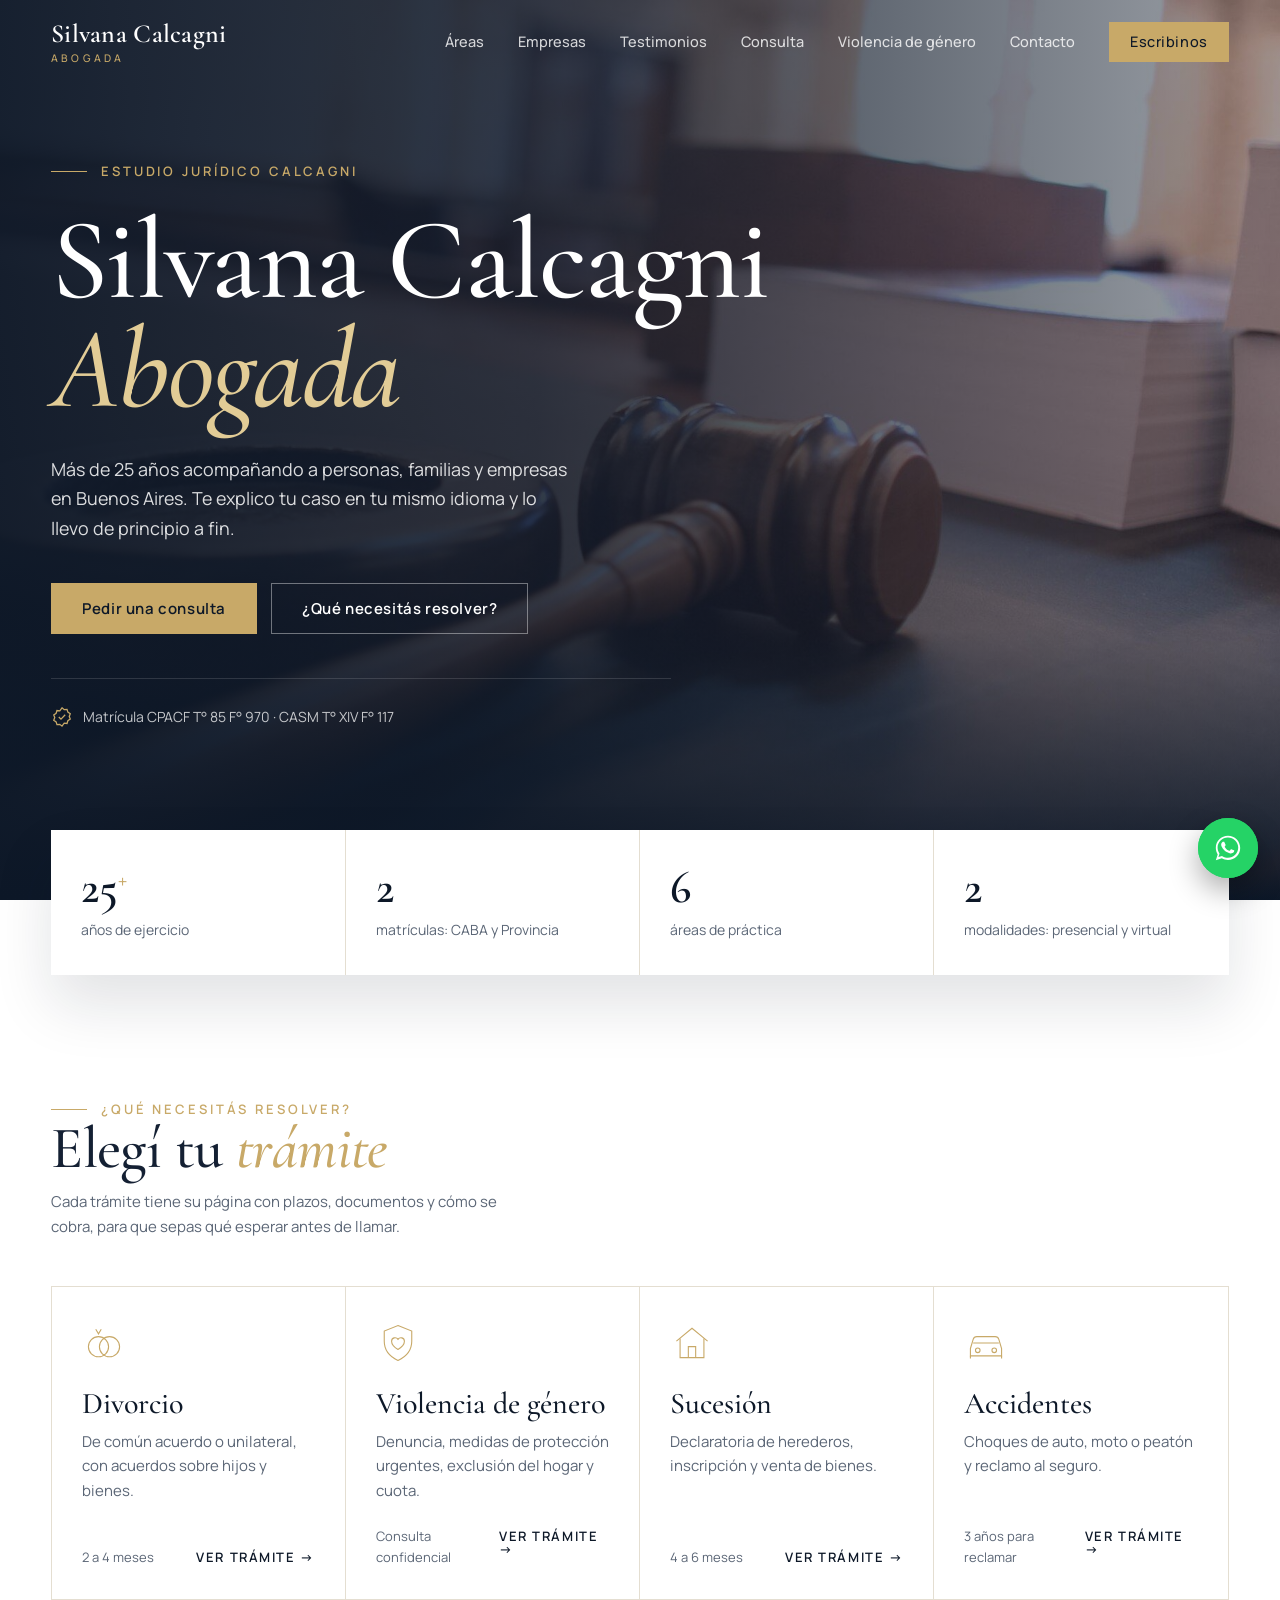
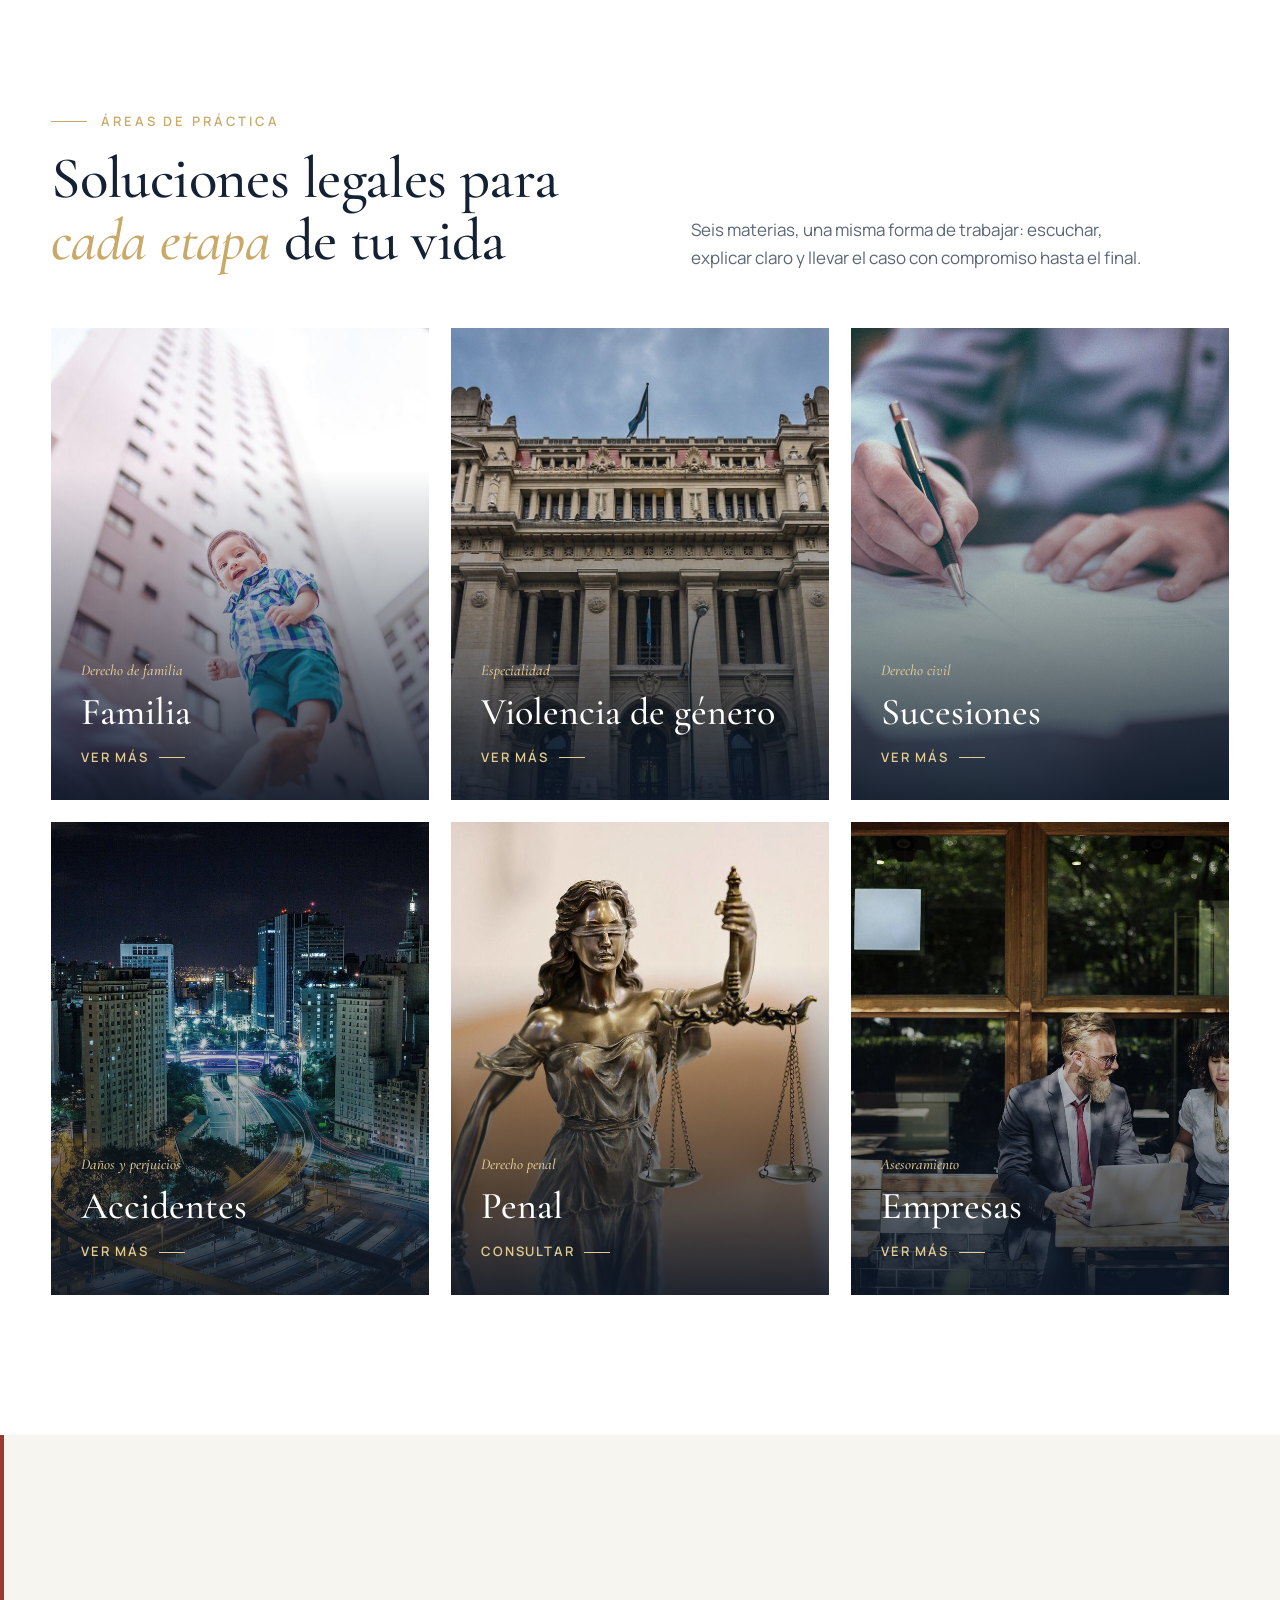
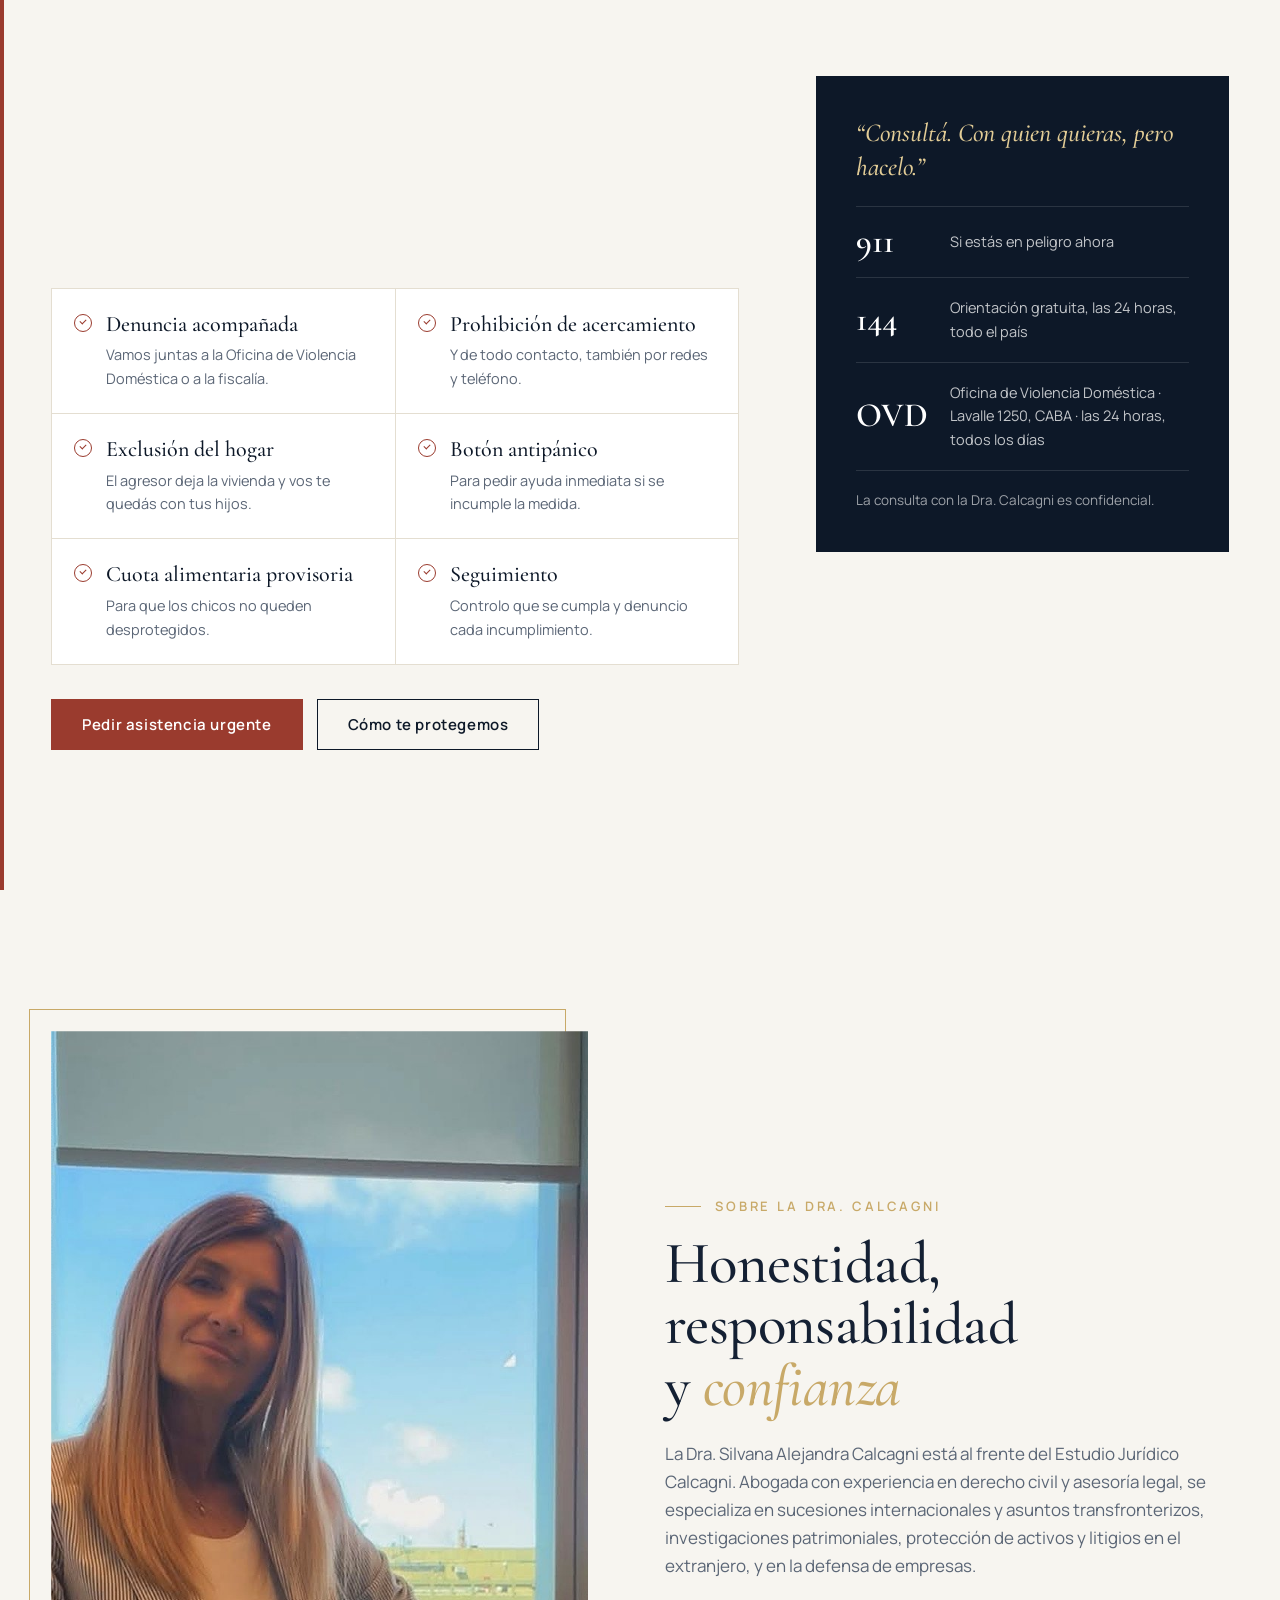
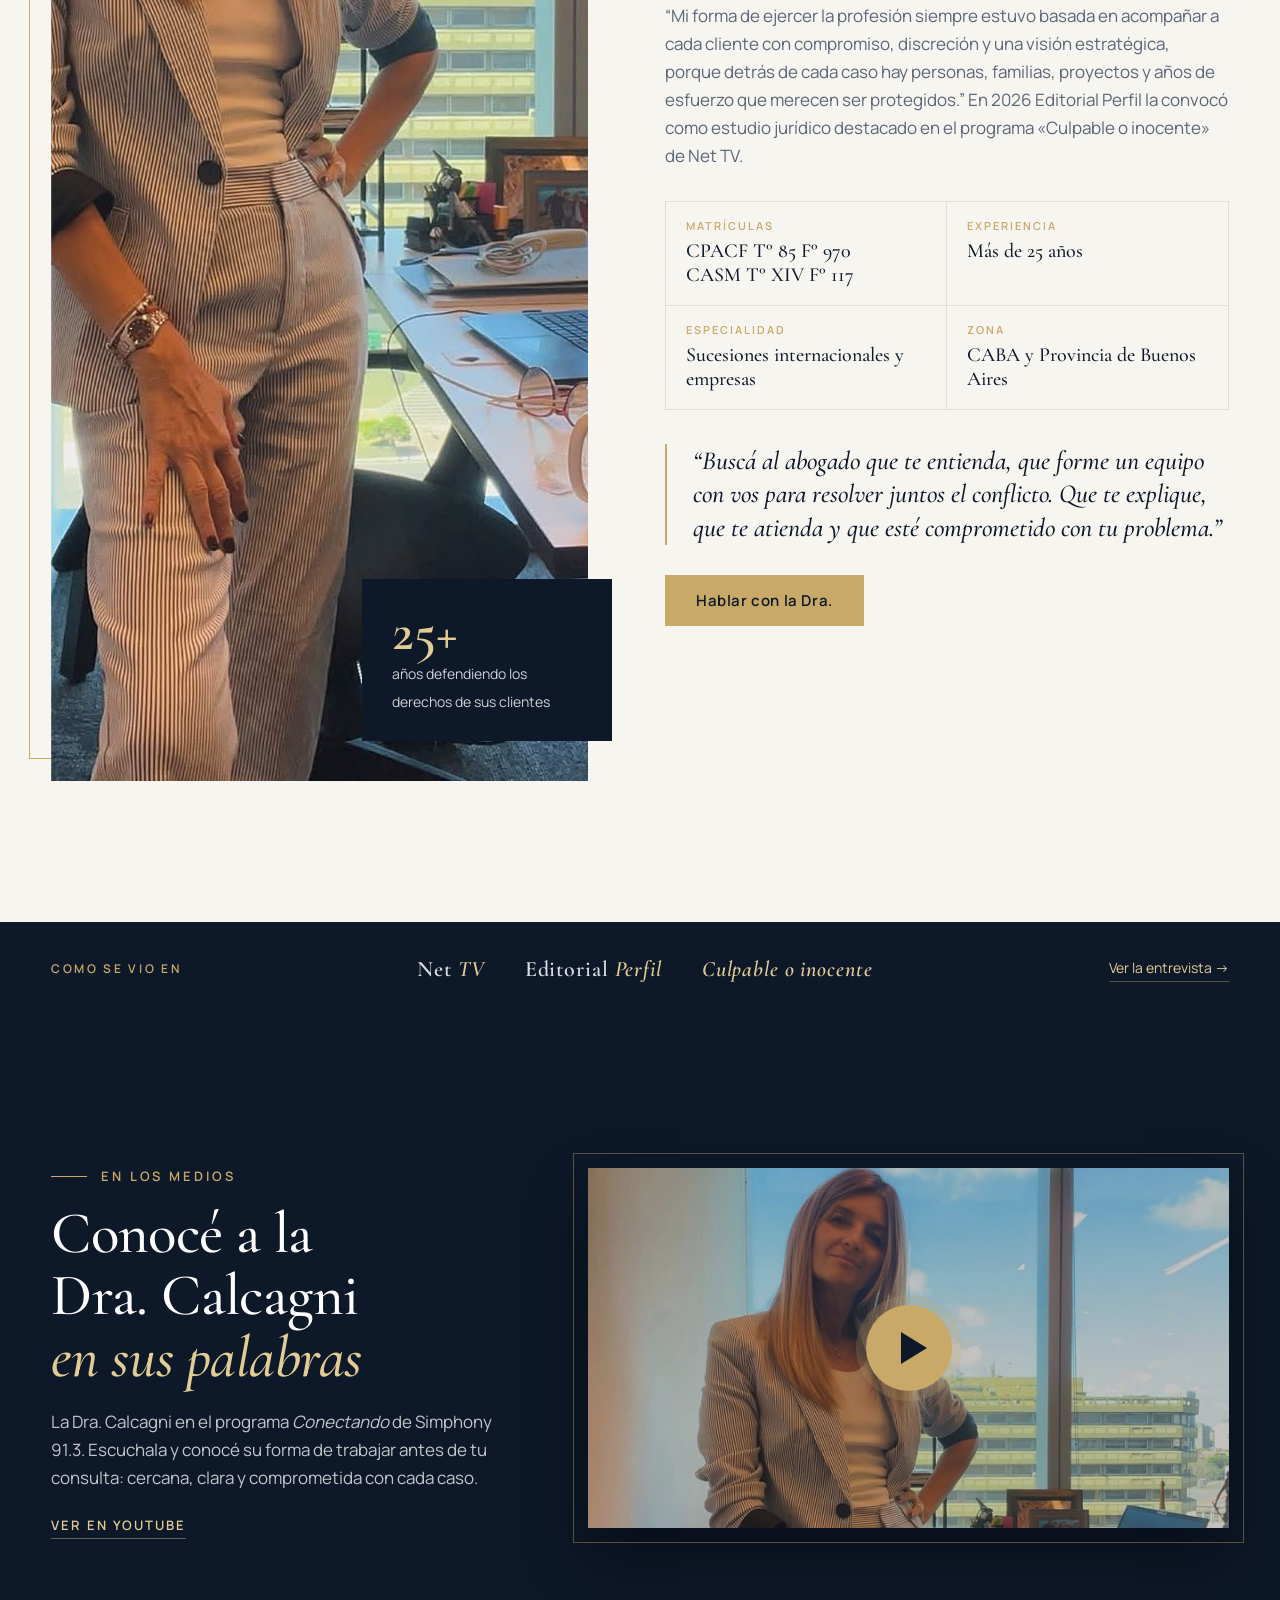
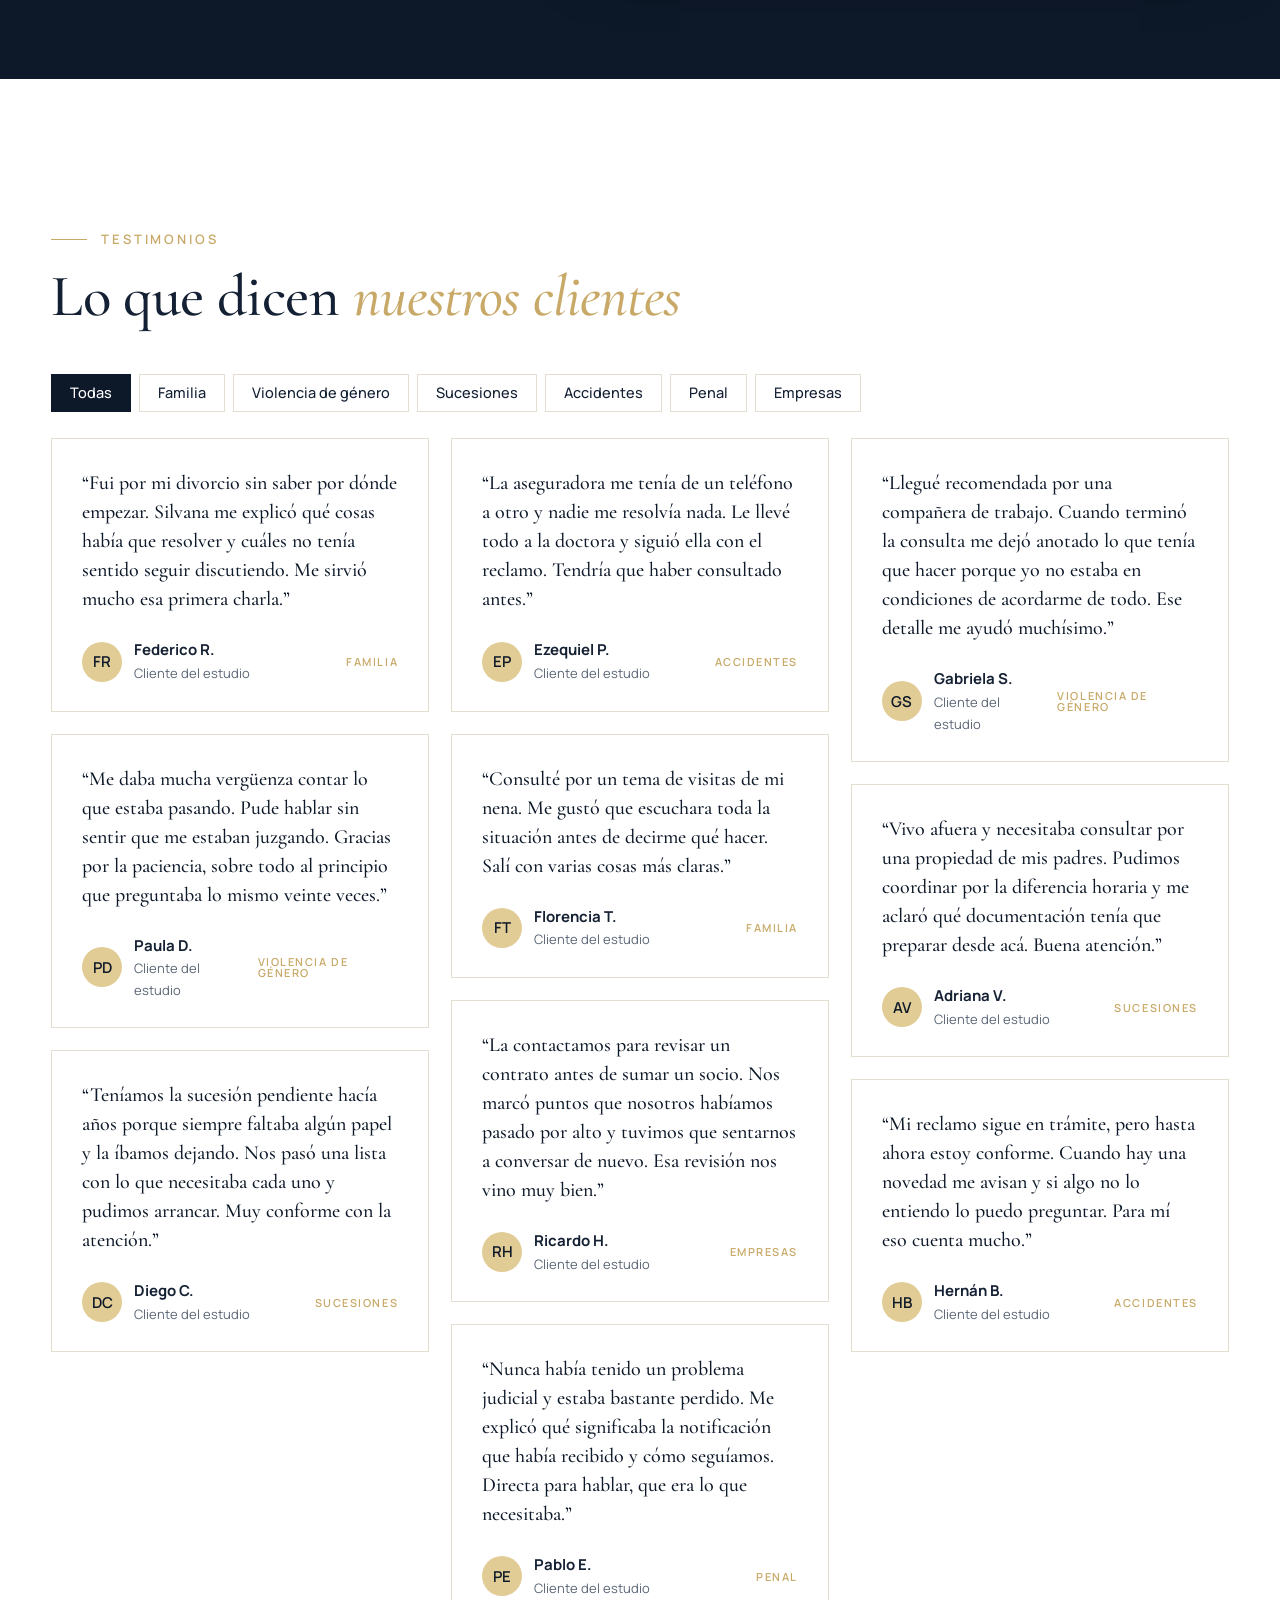
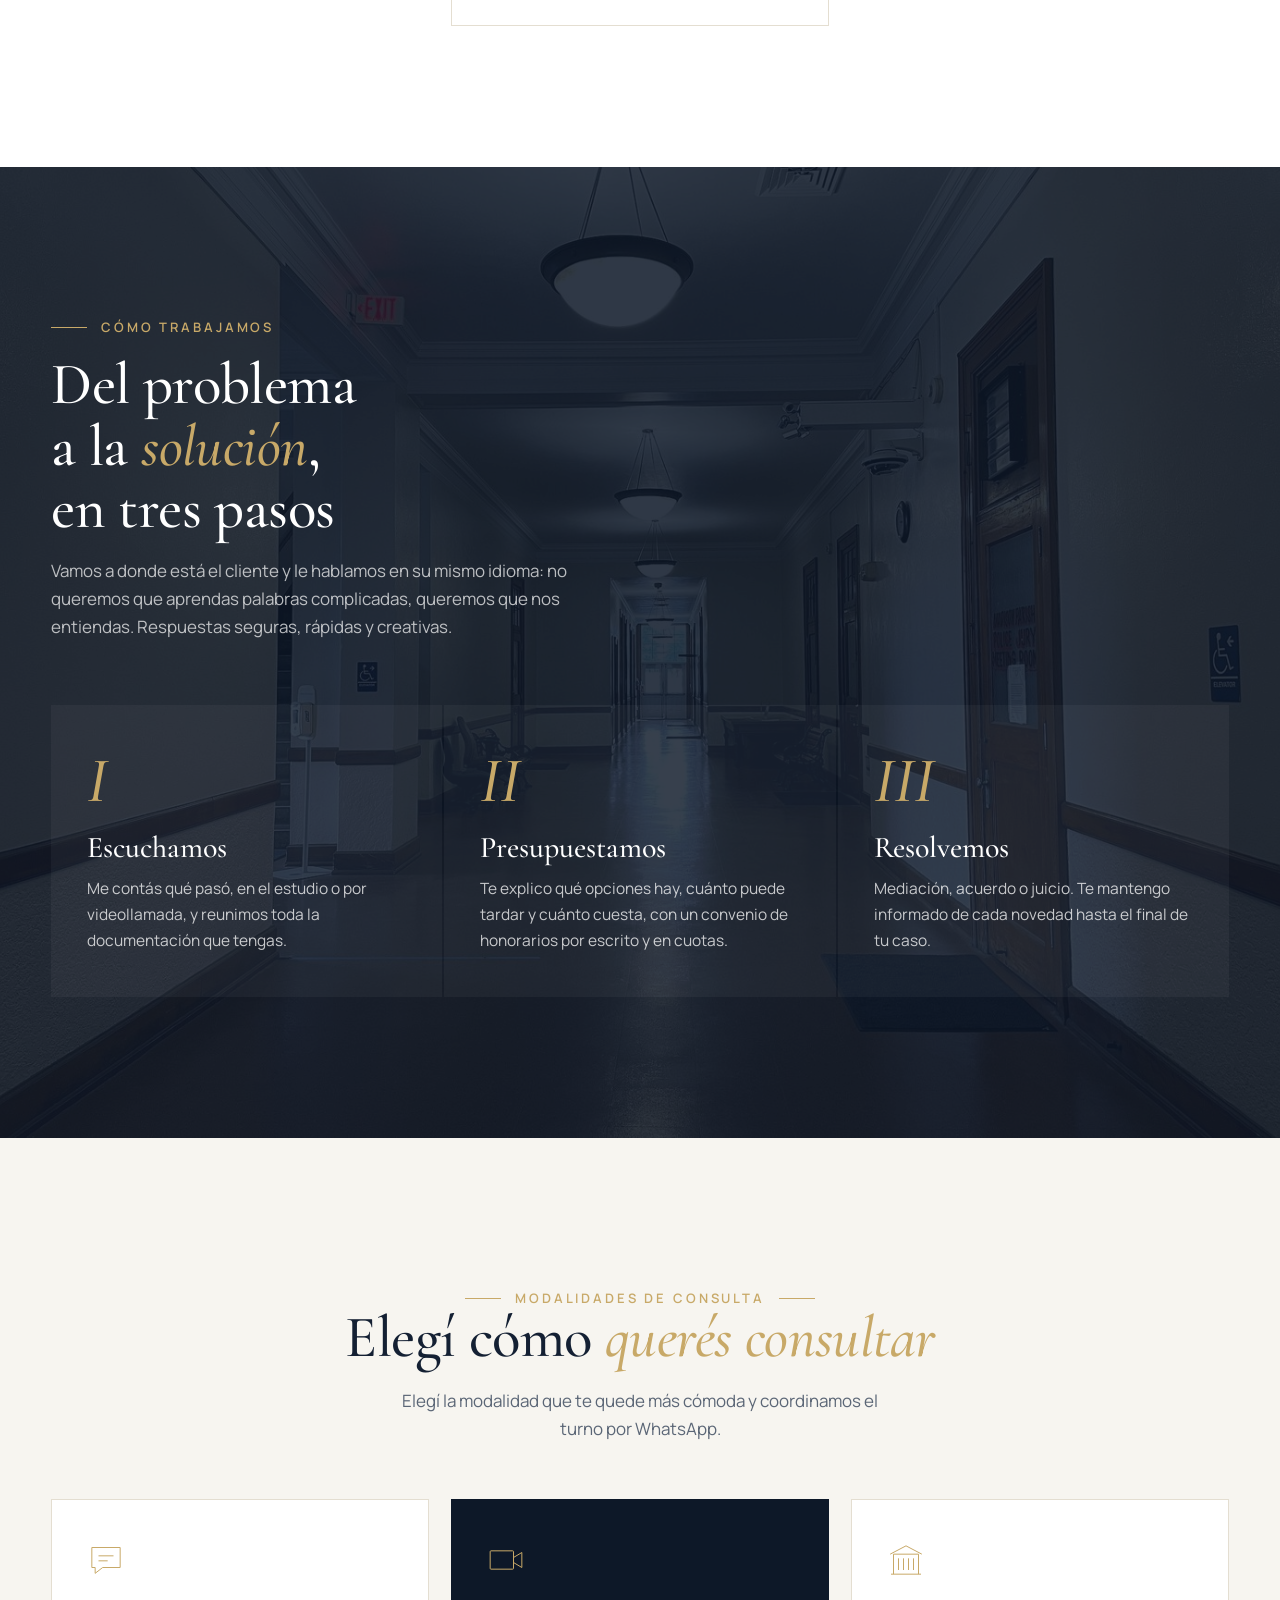
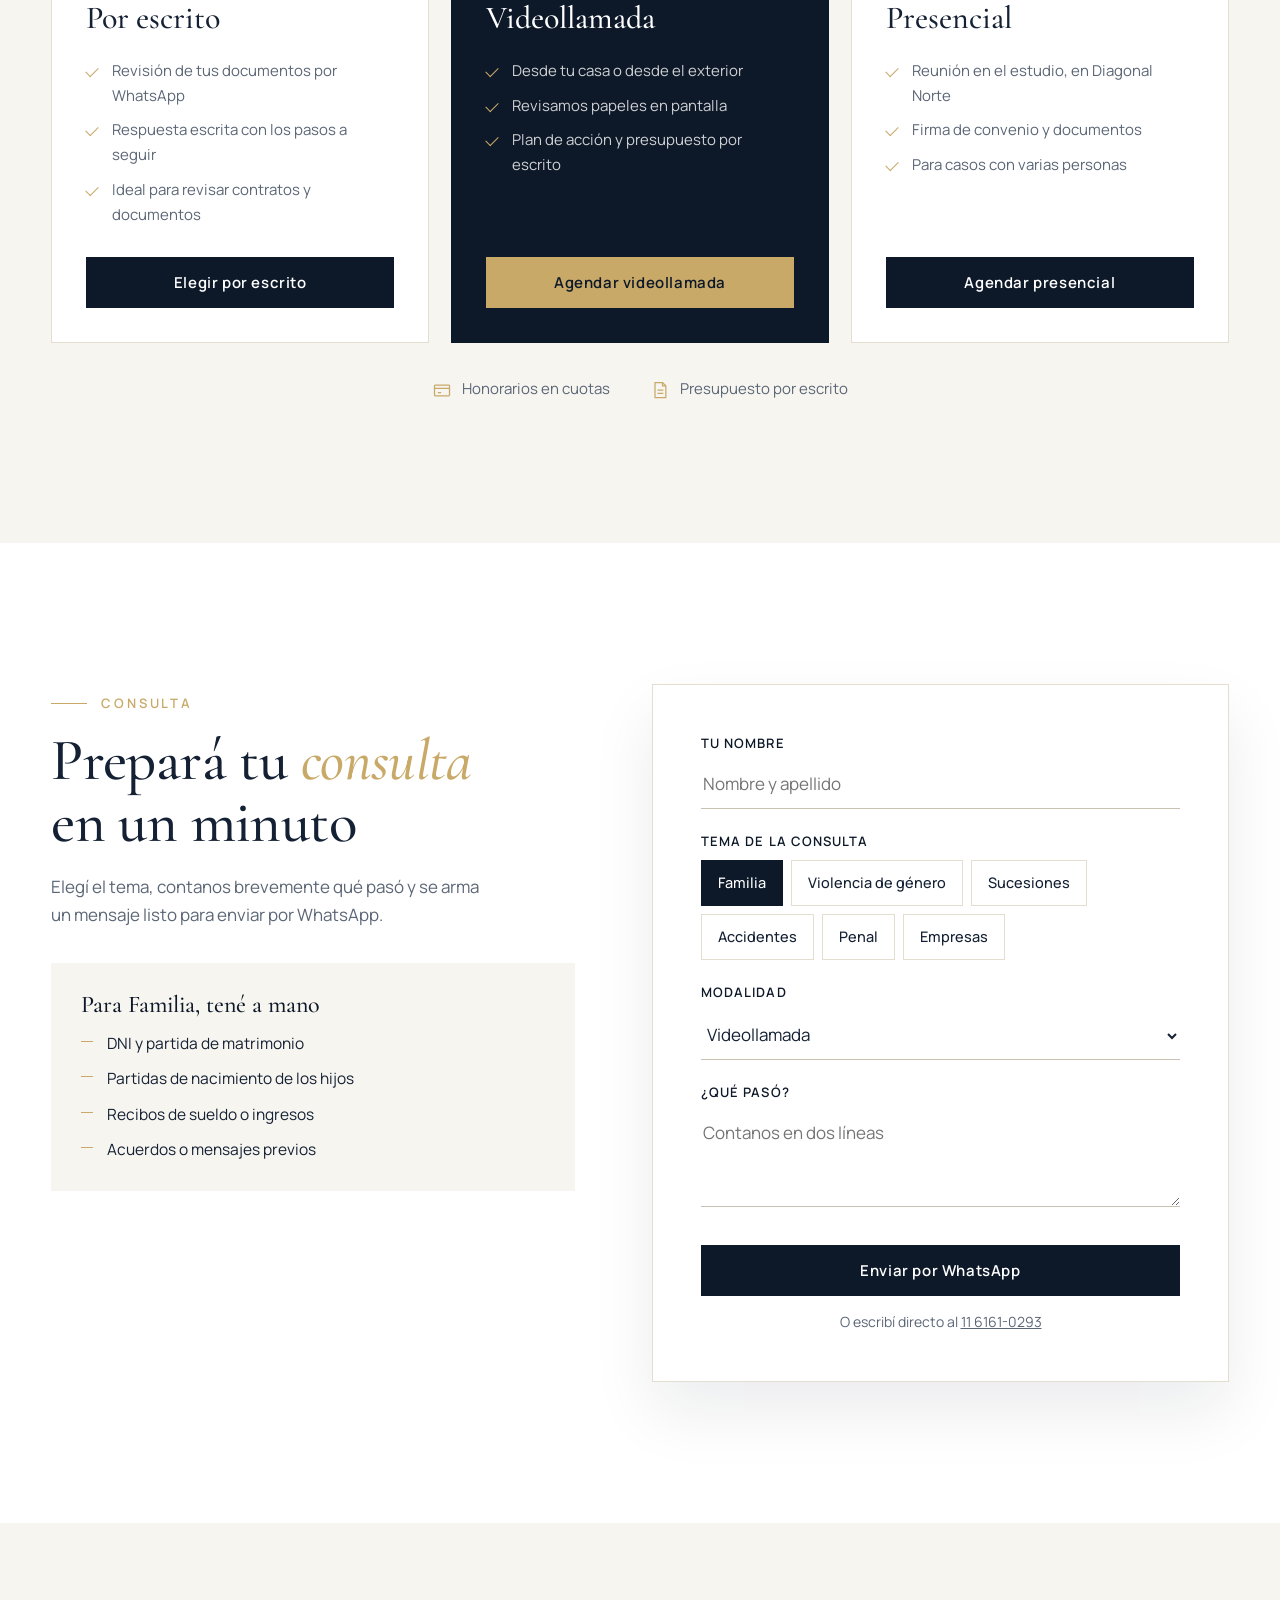
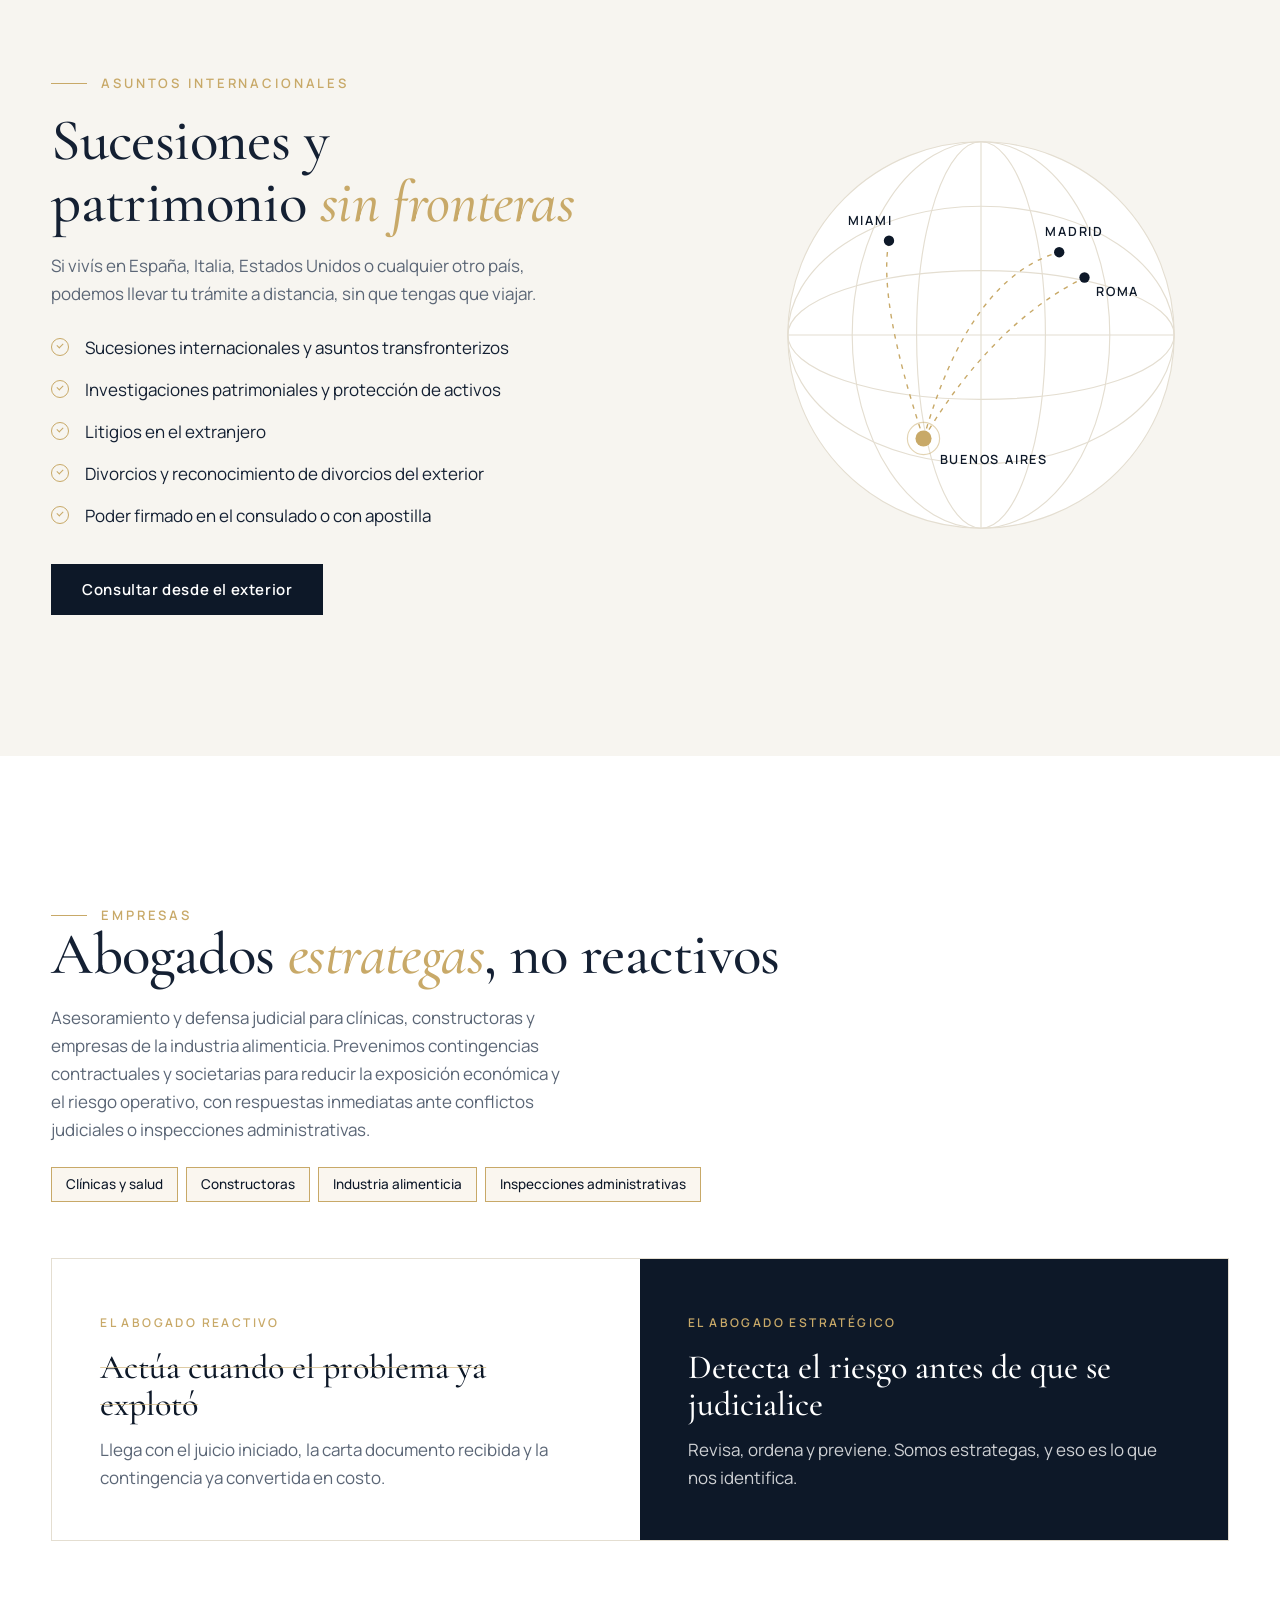
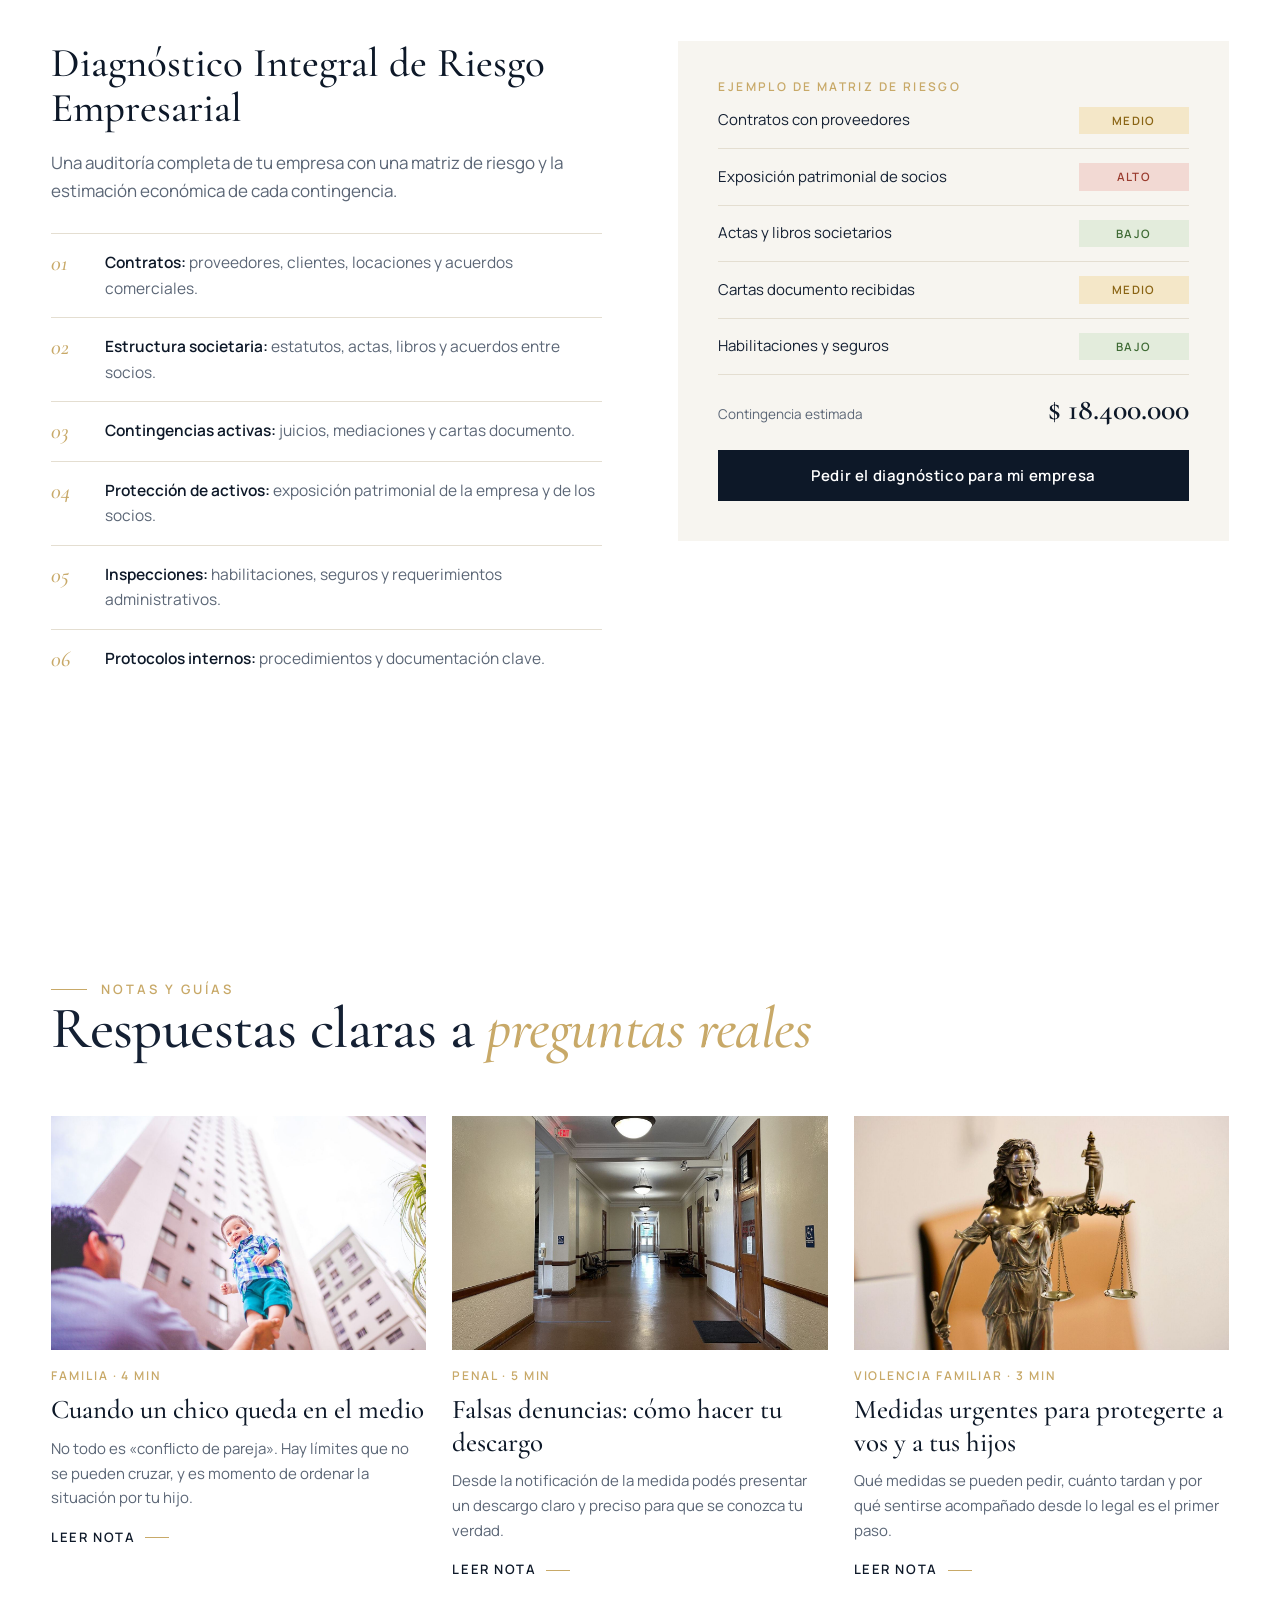
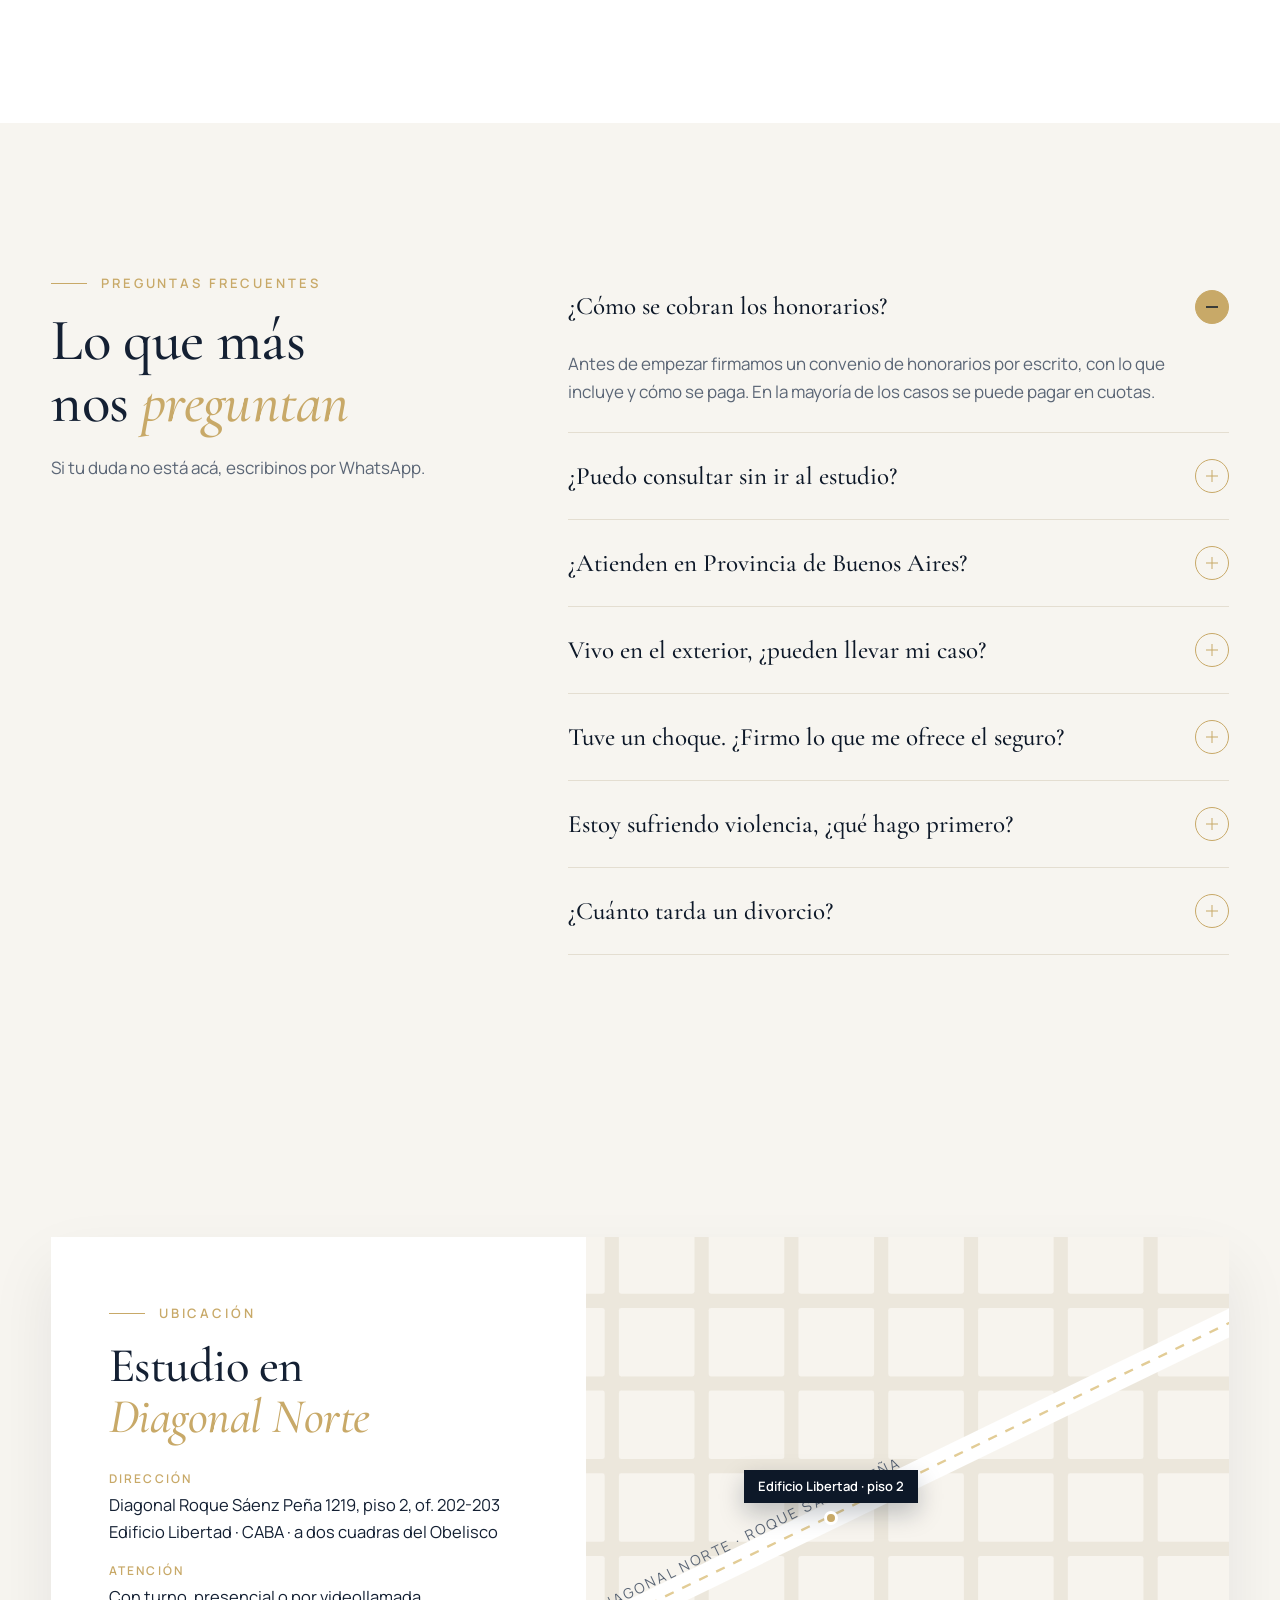
==== commit d4b79350: "Agregar testimonios reales de clientes de Silvana Diez testimonios en la sección Testimonios del ini" ====
--- a/index.html
+++ b/index.html
@@ -17,7 +17,7 @@
   <div class="wrap">
     <a class="logo" href="index.html"><b>Silvana Calcagni</b><span>Abogada</span></a>
     <nav class="nav" aria-label="Principal">
-      <a href="#areas">Áreas</a><a href="#empresas">Empresas</a><a href="#modalidades">Consulta</a><a href="violencia.html">Violencia de género</a><a href="#ubicacion">Contacto</a>
+      <a href="#areas">Áreas</a><a href="#empresas">Empresas</a><a href="#resenas">Testimonios</a><a href="#modalidades">Consulta</a><a href="violencia.html">Violencia de género</a><a href="#ubicacion">Contacto</a>
       <a class="btn" data-wa="Hola Dra. Calcagni, quiero hacer una consulta." href="https://wa.me/5491161610293">Escribinos</a>
       <button class="burger" aria-label="Abrir menú" aria-expanded="false" aria-controls="mnav"><i></i></button>
     </nav>
@@ -25,7 +25,7 @@
 </header>
 <nav class="mnav" id="mnav" aria-label="Menú">
   <small>Trámites</small><a href="divorcio.html">Divorcio</a><a href="violencia.html">Violencia de género</a><a href="sucesion.html">Sucesión</a><a href="accidentes.html">Accidentes</a>
-  <small>El estudio</small><a href="#empresas">Empresas</a><a href="#modalidades">Consulta</a><a href="violencia.html">Violencia de género</a><a href="#ubicacion">Contacto</a>
+  <small>El estudio</small><a href="#empresas">Empresas</a><a href="#resenas">Testimonios</a><a href="#modalidades">Consulta</a><a href="violencia.html">Violencia de género</a><a href="#ubicacion">Contacto</a>
   <a class="btn" data-wa="Hola Dra. Calcagni, quiero hacer una consulta." href="https://wa.me/5491161610293">Escribir por WhatsApp</a>
 </nav>
 
@@ -158,6 +158,27 @@
   </div>
 </section>
 
+<section class="reviews section" id="resenas">
+  <div class="wrap">
+    <div class="top">
+      <div data-reveal><span class="kicker">Testimonios</span><h2>Lo que dicen <em>nuestros clientes</em></h2></div>
+    </div>
+    <div class="rfilter" role="group" aria-label="Filtrar testimonios por área" data-reveal><button data-f="todas" aria-pressed="true">Todas</button><button data-f="familia" aria-pressed="false">Familia</button><button data-f="violencia" aria-pressed="false">Violencia de género</button><button data-f="sucesiones" aria-pressed="false">Sucesiones</button><button data-f="accidentes" aria-pressed="false">Accidentes</button><button data-f="penal" aria-pressed="false">Penal</button><button data-f="empresas" aria-pressed="false">Empresas</button></div>
+    <div class="rgrid">
+      <article class="review" data-area="familia" data-reveal style="--d:0"><p class="q">“Fui por mi divorcio sin saber por dónde empezar. Silvana me explicó qué cosas había que resolver y cuáles no tenía sentido seguir discutiendo. Me sirvió mucho esa primera charla.”</p><div class="who"><span class="av">FR</span><div><b>Federico R.</b><small>Cliente del estudio</small></div><span class="tag">Familia</span></div></article>
+      <article class="review" data-area="violencia" data-reveal style="--d:1"><p class="q">“Me daba mucha vergüenza contar lo que estaba pasando. Pude hablar sin sentir que me estaban juzgando. Gracias por la paciencia, sobre todo al principio que preguntaba lo mismo veinte veces.”</p><div class="who"><span class="av">PD</span><div><b>Paula D.</b><small>Cliente del estudio</small></div><span class="tag">Violencia de género</span></div></article>
+      <article class="review" data-area="sucesiones" data-reveal style="--d:2"><p class="q">“Teníamos la sucesión pendiente hacía años porque siempre faltaba algún papel y la íbamos dejando. Nos pasó una lista con lo que necesitaba cada uno y pudimos arrancar. Muy conforme con la atención.”</p><div class="who"><span class="av">DC</span><div><b>Diego C.</b><small>Cliente del estudio</small></div><span class="tag">Sucesiones</span></div></article>
+      <article class="review" data-area="accidentes" data-reveal style="--d:0"><p class="q">“La aseguradora me tenía de un teléfono a otro y nadie me resolvía nada. Le llevé todo a la doctora y siguió ella con el reclamo. Tendría que haber consultado antes.”</p><div class="who"><span class="av">EP</span><div><b>Ezequiel P.</b><small>Cliente del estudio</small></div><span class="tag">Accidentes</span></div></article>
+      <article class="review" data-area="familia" data-reveal style="--d:1"><p class="q">“Consulté por un tema de visitas de mi nena. Me gustó que escuchara toda la situación antes de decirme qué hacer. Salí con varias cosas más claras.”</p><div class="who"><span class="av">FT</span><div><b>Florencia T.</b><small>Cliente del estudio</small></div><span class="tag">Familia</span></div></article>
+      <article class="review" data-area="empresas" data-reveal style="--d:2"><p class="q">“La contactamos para revisar un contrato antes de sumar un socio. Nos marcó puntos que nosotros habíamos pasado por alto y tuvimos que sentarnos a conversar de nuevo. Esa revisión nos vino muy bien.”</p><div class="who"><span class="av">RH</span><div><b>Ricardo H.</b><small>Cliente del estudio</small></div><span class="tag">Empresas</span></div></article>
+      <article class="review" data-area="penal" data-reveal style="--d:0"><p class="q">“Nunca había tenido un problema judicial y estaba bastante perdido. Me explicó qué significaba la notificación que había recibido y cómo seguíamos. Directa para hablar, que era lo que necesitaba.”</p><div class="who"><span class="av">PE</span><div><b>Pablo E.</b><small>Cliente del estudio</small></div><span class="tag">Penal</span></div></article>
+      <article class="review" data-area="violencia" data-reveal style="--d:1"><p class="q">“Llegué recomendada por una compañera de trabajo. Cuando terminó la consulta me dejó anotado lo que tenía que hacer porque yo no estaba en condiciones de acordarme de todo. Ese detalle me ayudó muchísimo.”</p><div class="who"><span class="av">GS</span><div><b>Gabriela S.</b><small>Cliente del estudio</small></div><span class="tag">Violencia de género</span></div></article>
+      <article class="review" data-area="sucesiones" data-reveal style="--d:2"><p class="q">“Vivo afuera y necesitaba consultar por una propiedad de mis padres. Pudimos coordinar por la diferencia horaria y me aclaró qué documentación tenía que preparar desde acá. Buena atención.”</p><div class="who"><span class="av">AV</span><div><b>Adriana V.</b><small>Cliente del estudio</small></div><span class="tag">Sucesiones</span></div></article>
+      <article class="review" data-area="accidentes" data-reveal style="--d:0"><p class="q">“Mi reclamo sigue en trámite, pero hasta ahora estoy conforme. Cuando hay una novedad me avisan y si algo no lo entiendo lo puedo preguntar. Para mí eso cuenta mucho.”</p><div class="who"><span class="av">HB</span><div><b>Hernán B.</b><small>Cliente del estudio</small></div><span class="tag">Accidentes</span></div></article>
+    </div>
+  </div>
+</section>
+
 <section class="process section">
   <div class="bgimg" aria-hidden="true"><img src="imagenes/penal-1.jpg" alt="" loading="lazy" width="1920" height="1440"></div>
   <div class="wrap">
@@ -354,7 +375,7 @@
     <div class="cols">
       <div class="about-f"><a class="logo" href="index.html"><b>Silvana Calcagni</b><span>Abogada</span></a><p>Estudio Jurídico Calcagni. Más de 25 años de asesoramiento legal para personas, familias y empresas en Buenos Aires.</p></div>
       <div><h4>Trámites</h4><ul><li><a href="divorcio.html">Divorcio</a></li><li><a href="violencia.html">Violencia de género</a></li><li><a href="sucesion.html">Sucesión</a></li><li><a href="accidentes.html">Accidentes</a></li><li><a href="#areas">Todas las áreas</a></li></ul></div>
-      <div><h4>Estudio</h4><ul><li><a href="#estudio">Sobre la Dra.</a></li><li><a href="#modalidades">Modalidades de consulta</a></li><li><a href="#notas">Notas y guías</a></li><li><a href="https://www.instagram.com/abogadacalcagni/" target="_blank" rel="noopener">Instagram</a></li><li><a href="https://ar.linkedin.com/in/silvana-alejandra-calcagni-197a69231" target="_blank" rel="noopener">LinkedIn</a></li></ul></div>
+      <div><h4>Estudio</h4><ul><li><a href="#estudio">Sobre la Dra.</a></li><li><a href="#resenas">Testimonios</a></li><li><a href="#modalidades">Modalidades de consulta</a></li><li><a href="#notas">Notas y guías</a></li><li><a href="https://www.instagram.com/abogadacalcagni/" target="_blank" rel="noopener">Instagram</a></li><li><a href="https://ar.linkedin.com/in/silvana-alejandra-calcagni-197a69231" target="_blank" rel="noopener">LinkedIn</a></li></ul></div>
       <div><h4>Contacto</h4><ul><li><a href="https://wa.me/5491161610293" target="_blank" rel="noopener">WhatsApp 11 6161-0293</a></li><li>Diag. Roque Sáenz Peña 1219, piso 2, of. 202-203, CABA</li><li>Atención con turno, presencial o virtual</li></ul></div>
     </div>
     <div class="bottom"><span>© 2026 Dra. Silvana Alejandra Calcagni · Matrícula CPACF T° 85 F° 970 · CASM (Pcia. de Bs. As.) T° XIV F° 117</span><span>La información de este sitio es general y no reemplaza una consulta.</span></div>
--- a/estilos.css
+++ b/estilos.css
@@ -627,3 +627,8 @@
   .video .vgrid { grid-template-columns: 1fr; }
   .vbox { outline-offset: 8px; }
 }
+
+/* testimonios en columnas (sin huecos con 10 tarjetas) */
+.rgrid:not(.two-r) { display: block; columns: 3 300px; column-gap: 22px; }
+.rgrid:not(.two-r) .review { break-inside: avoid; margin-bottom: 22px; }
+.review .q { margin-top: 0; }
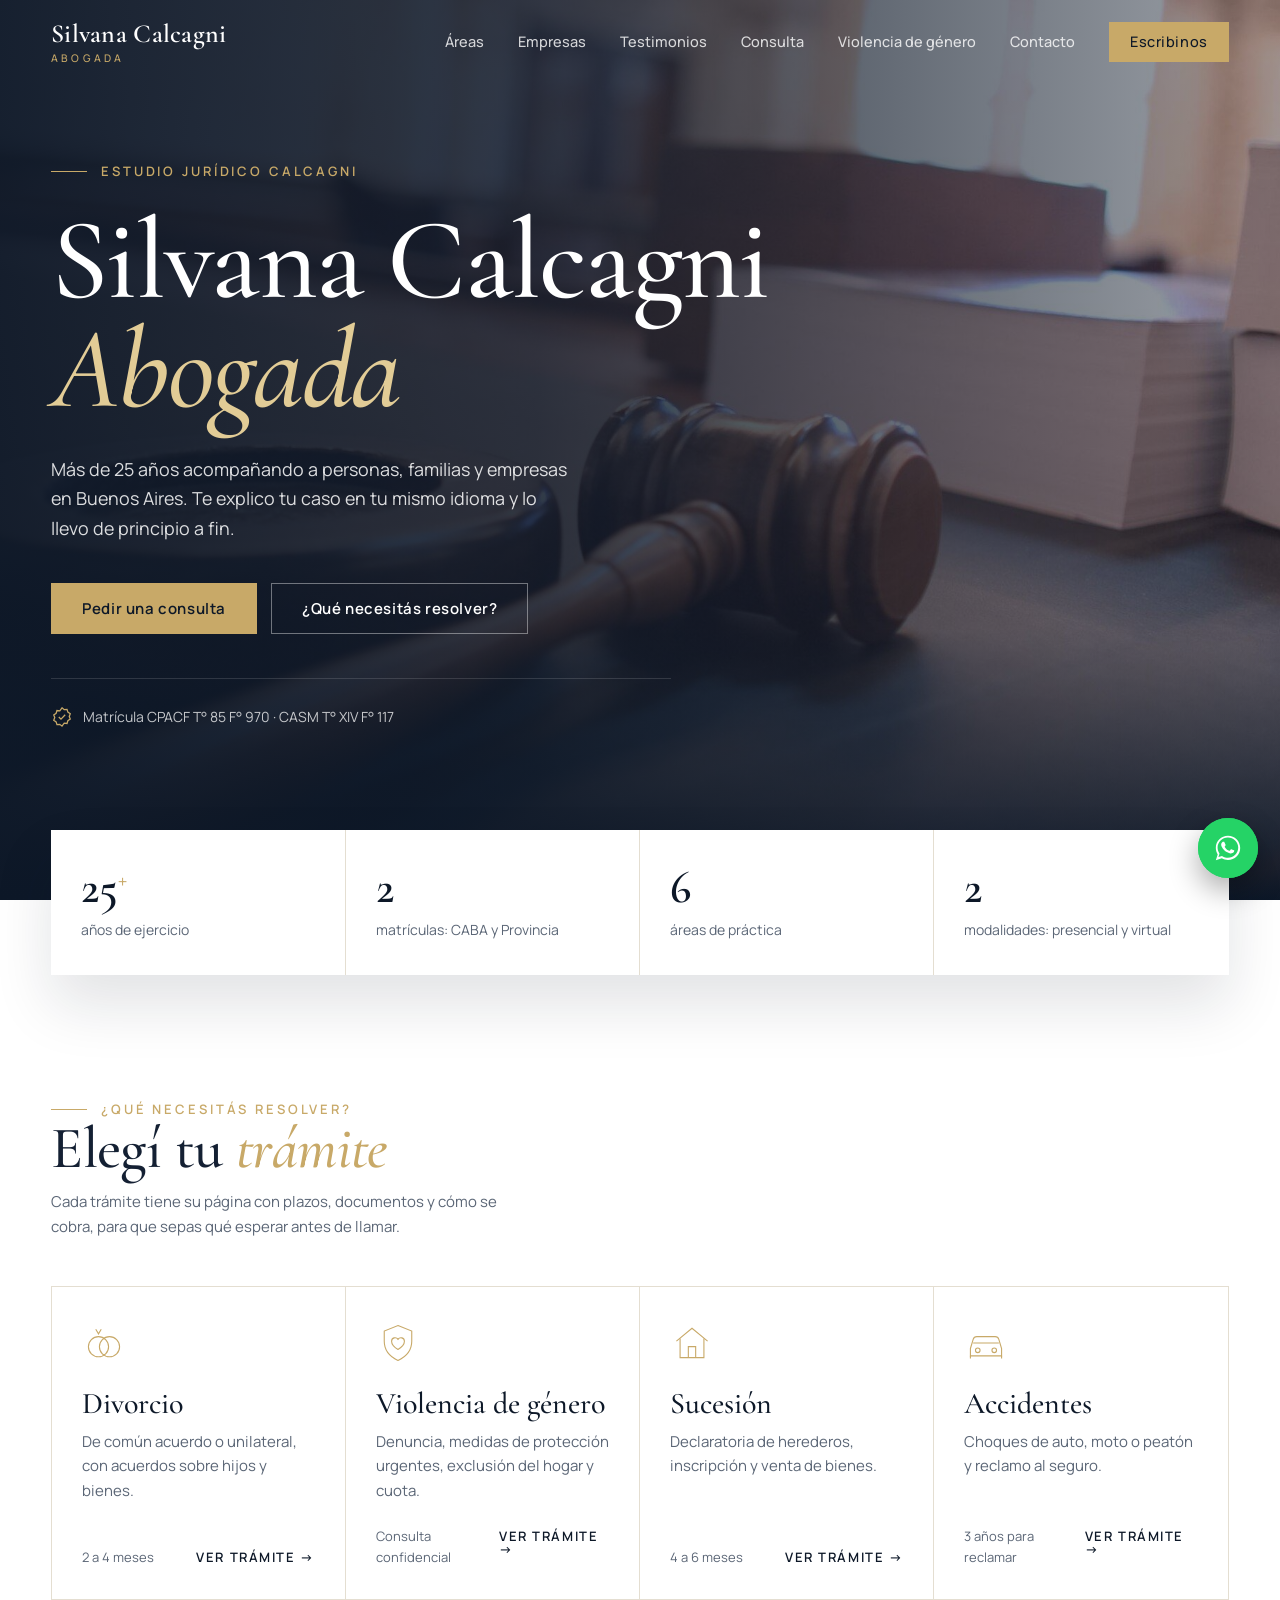
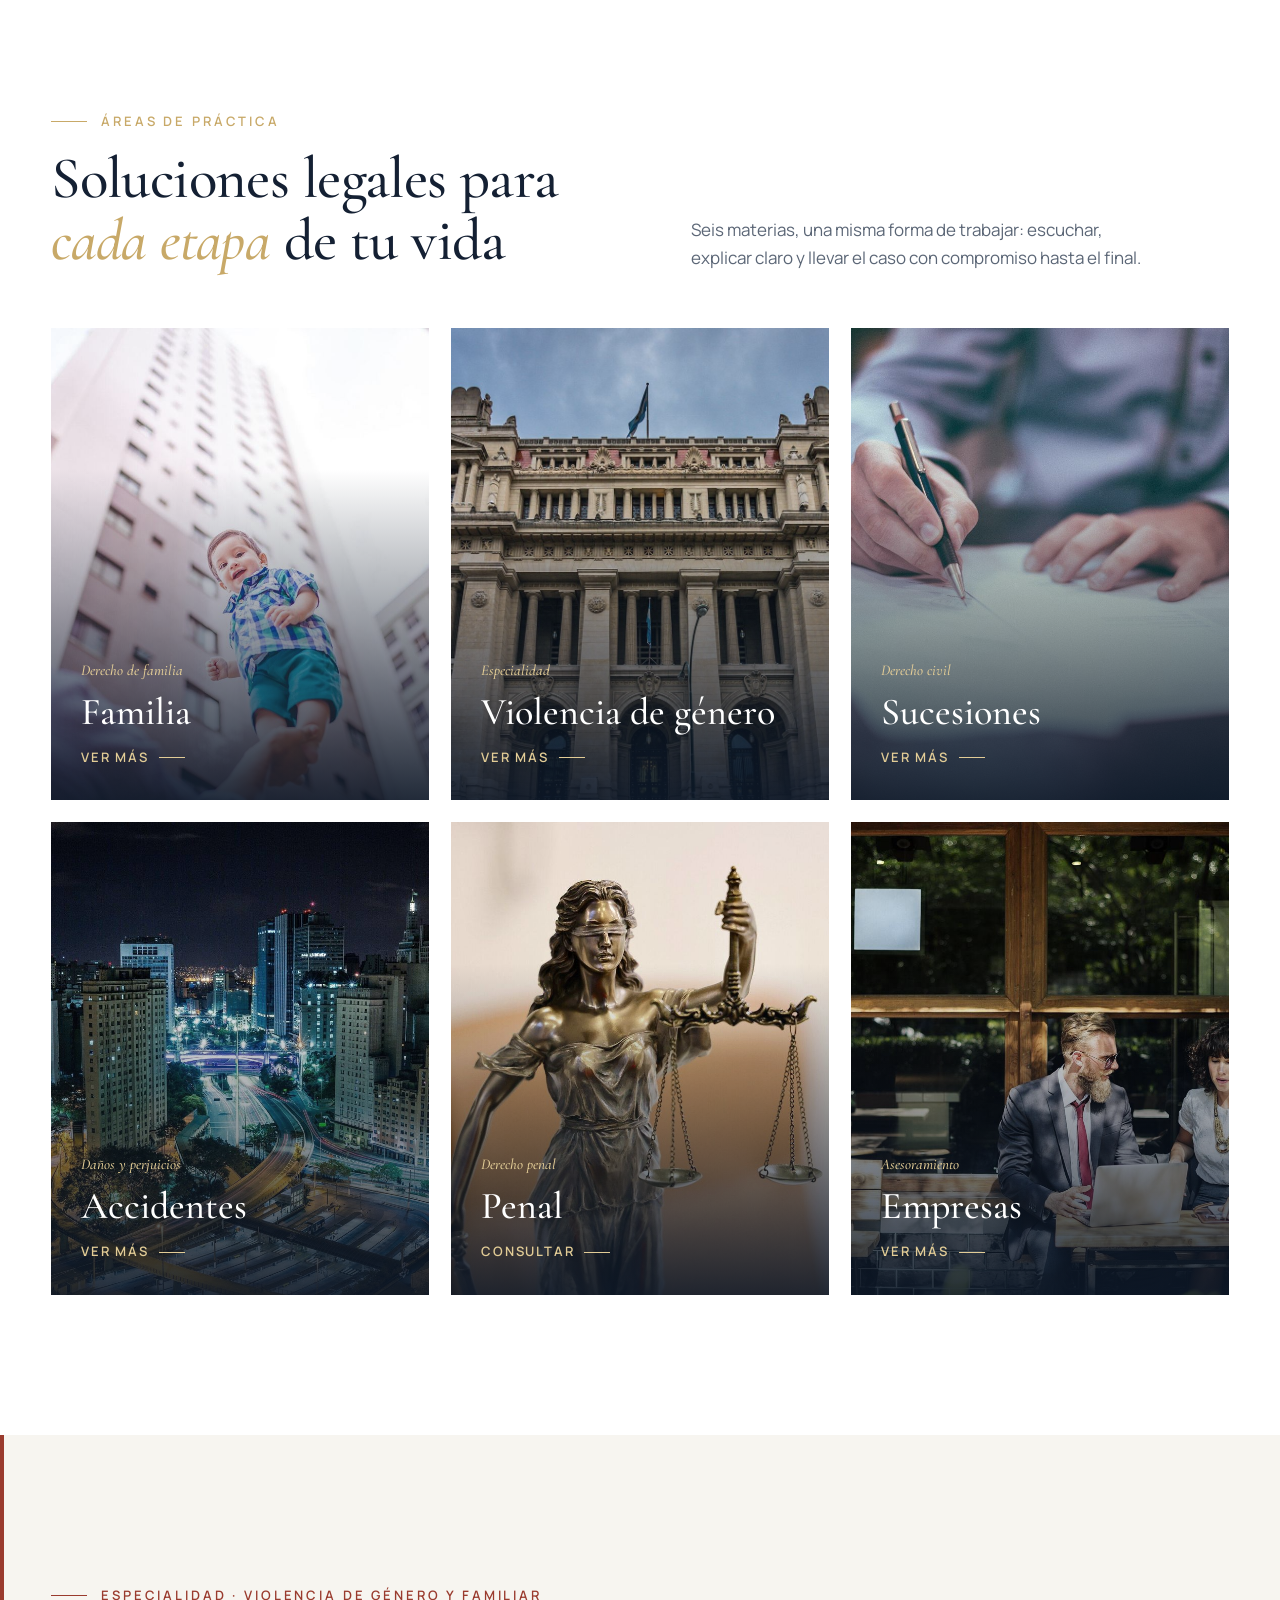
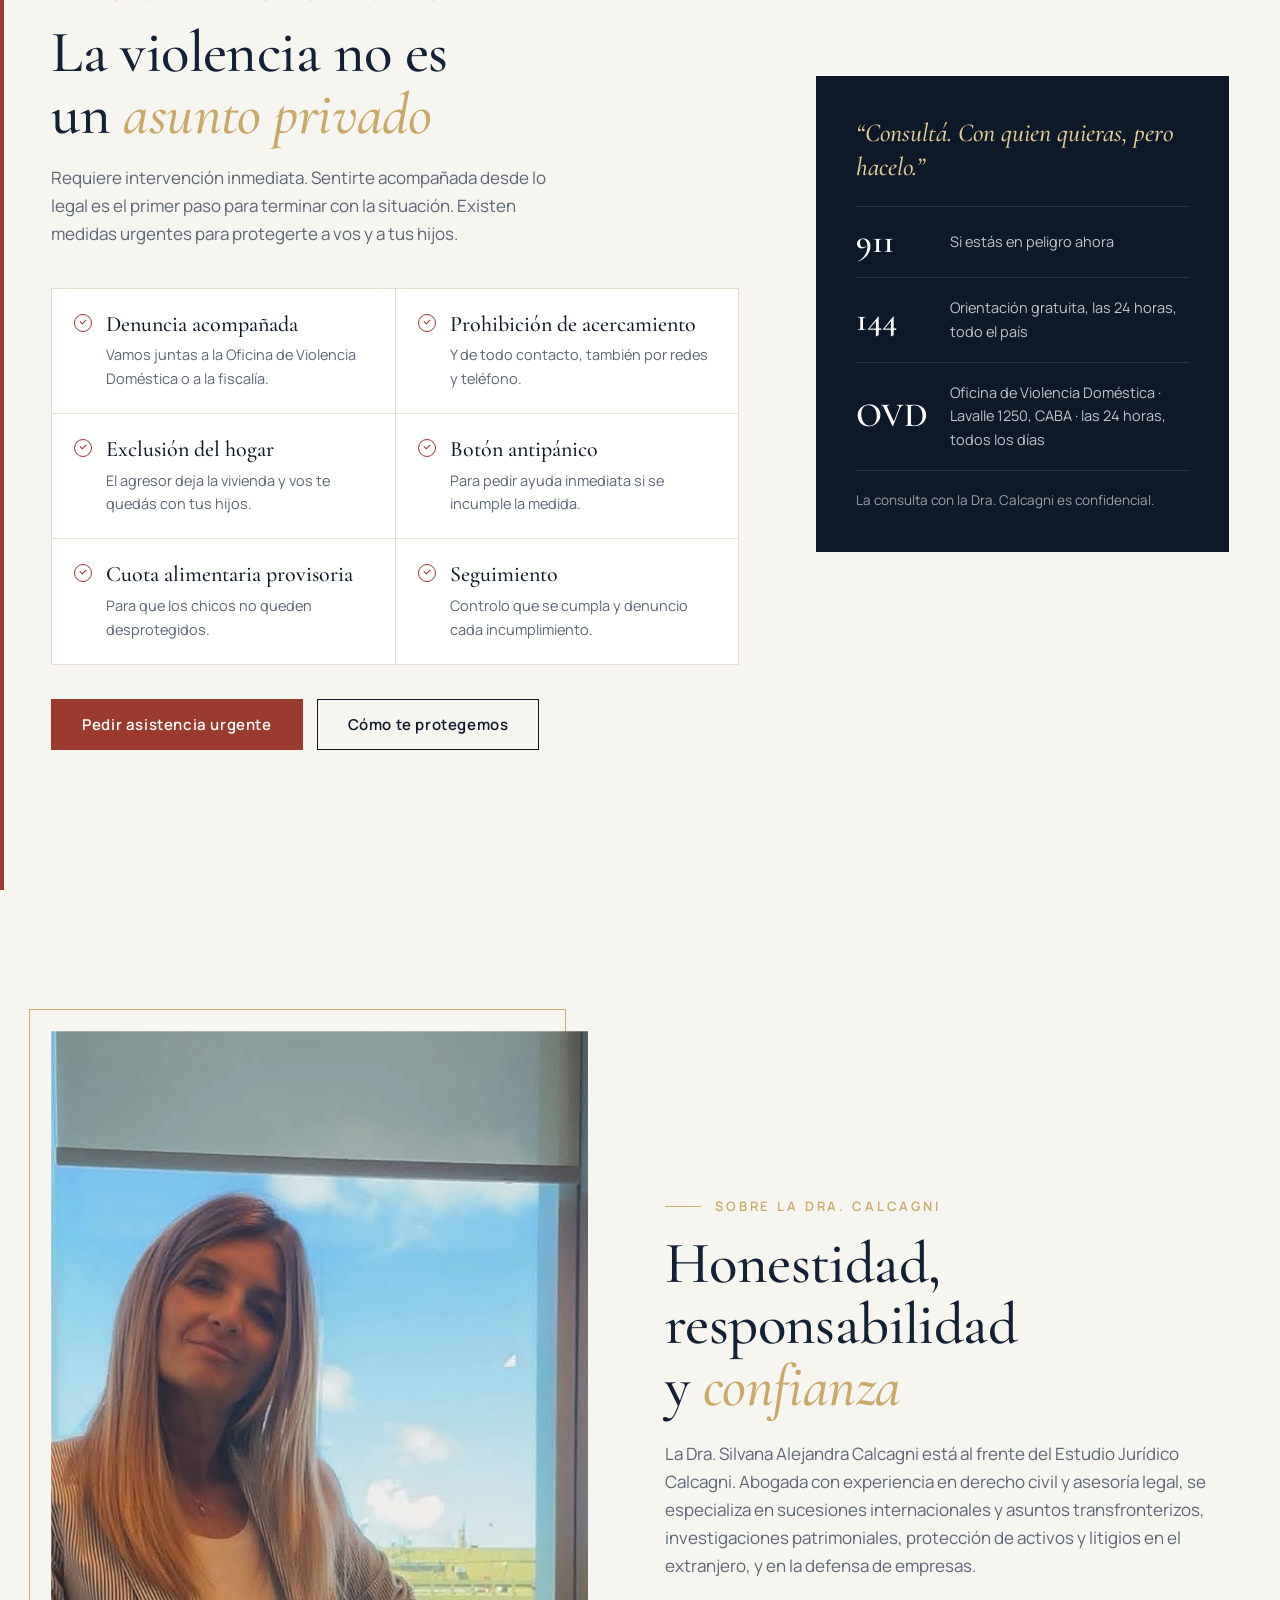
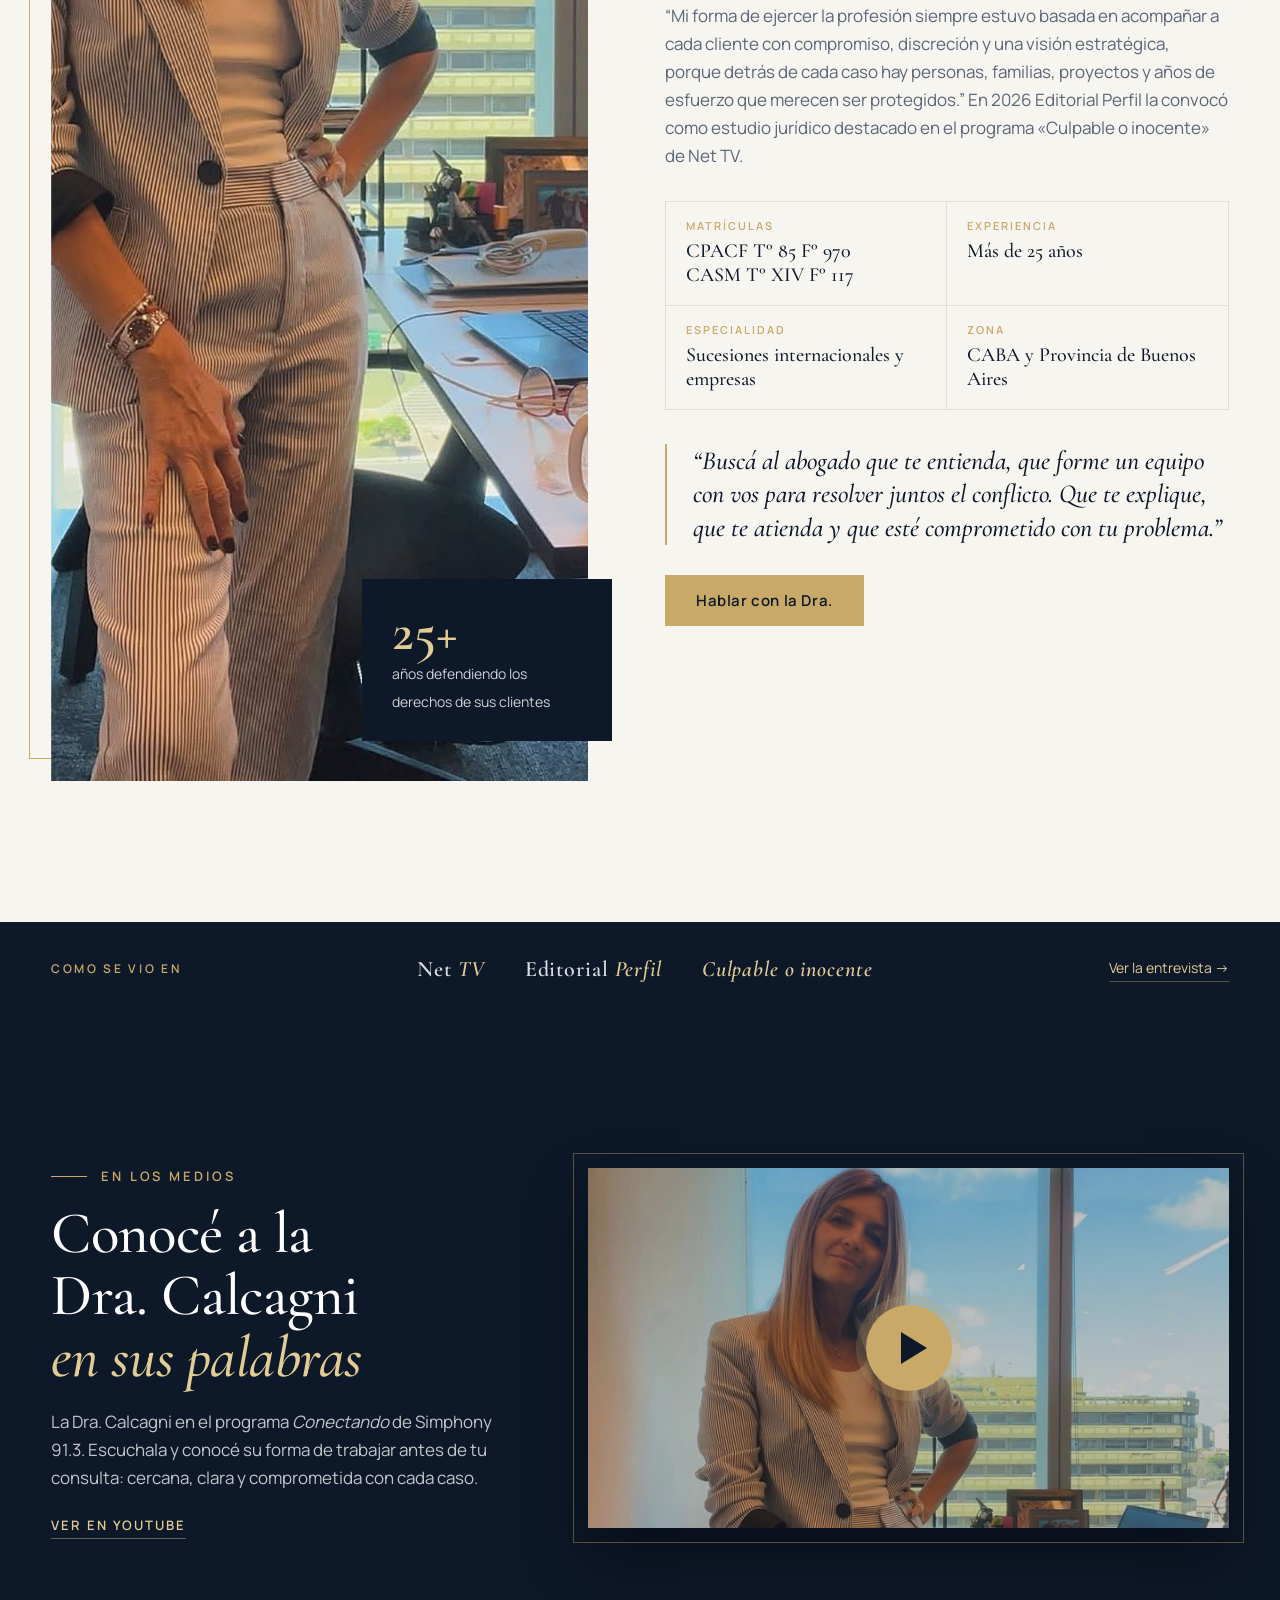
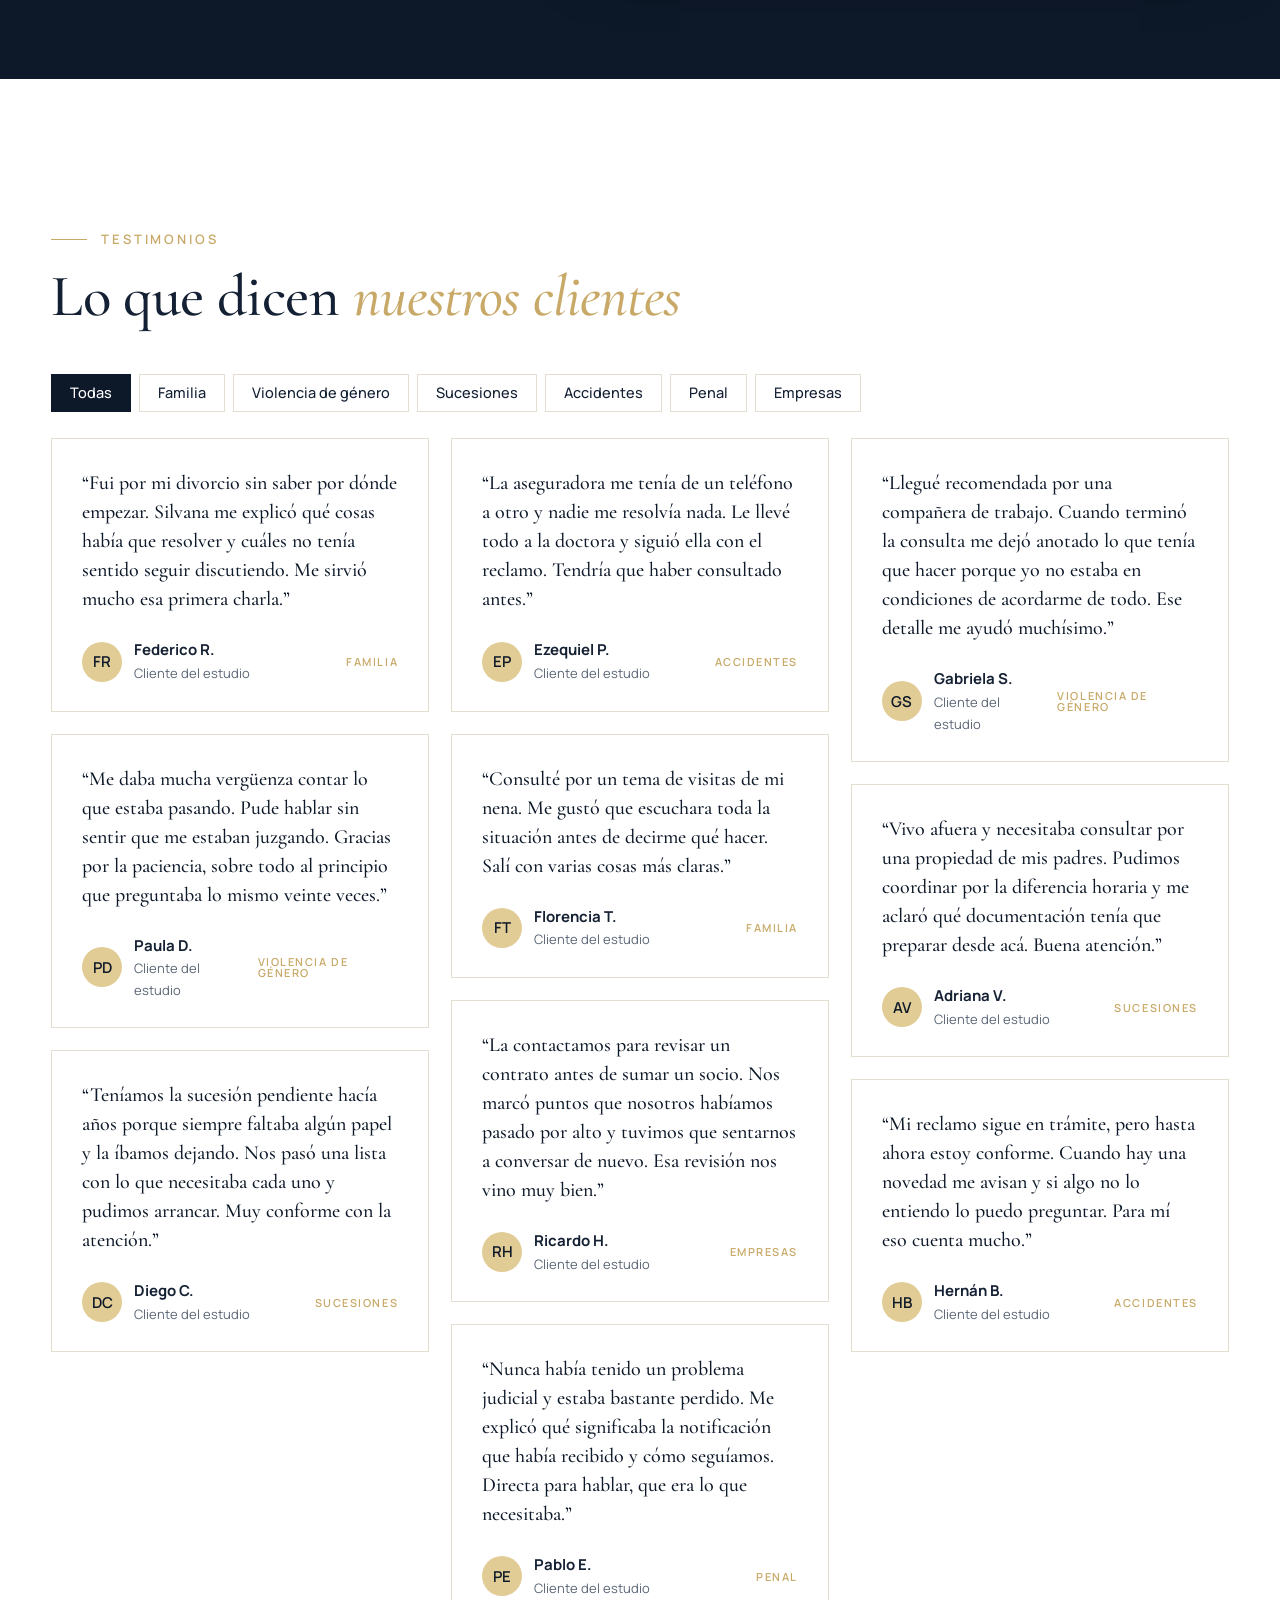
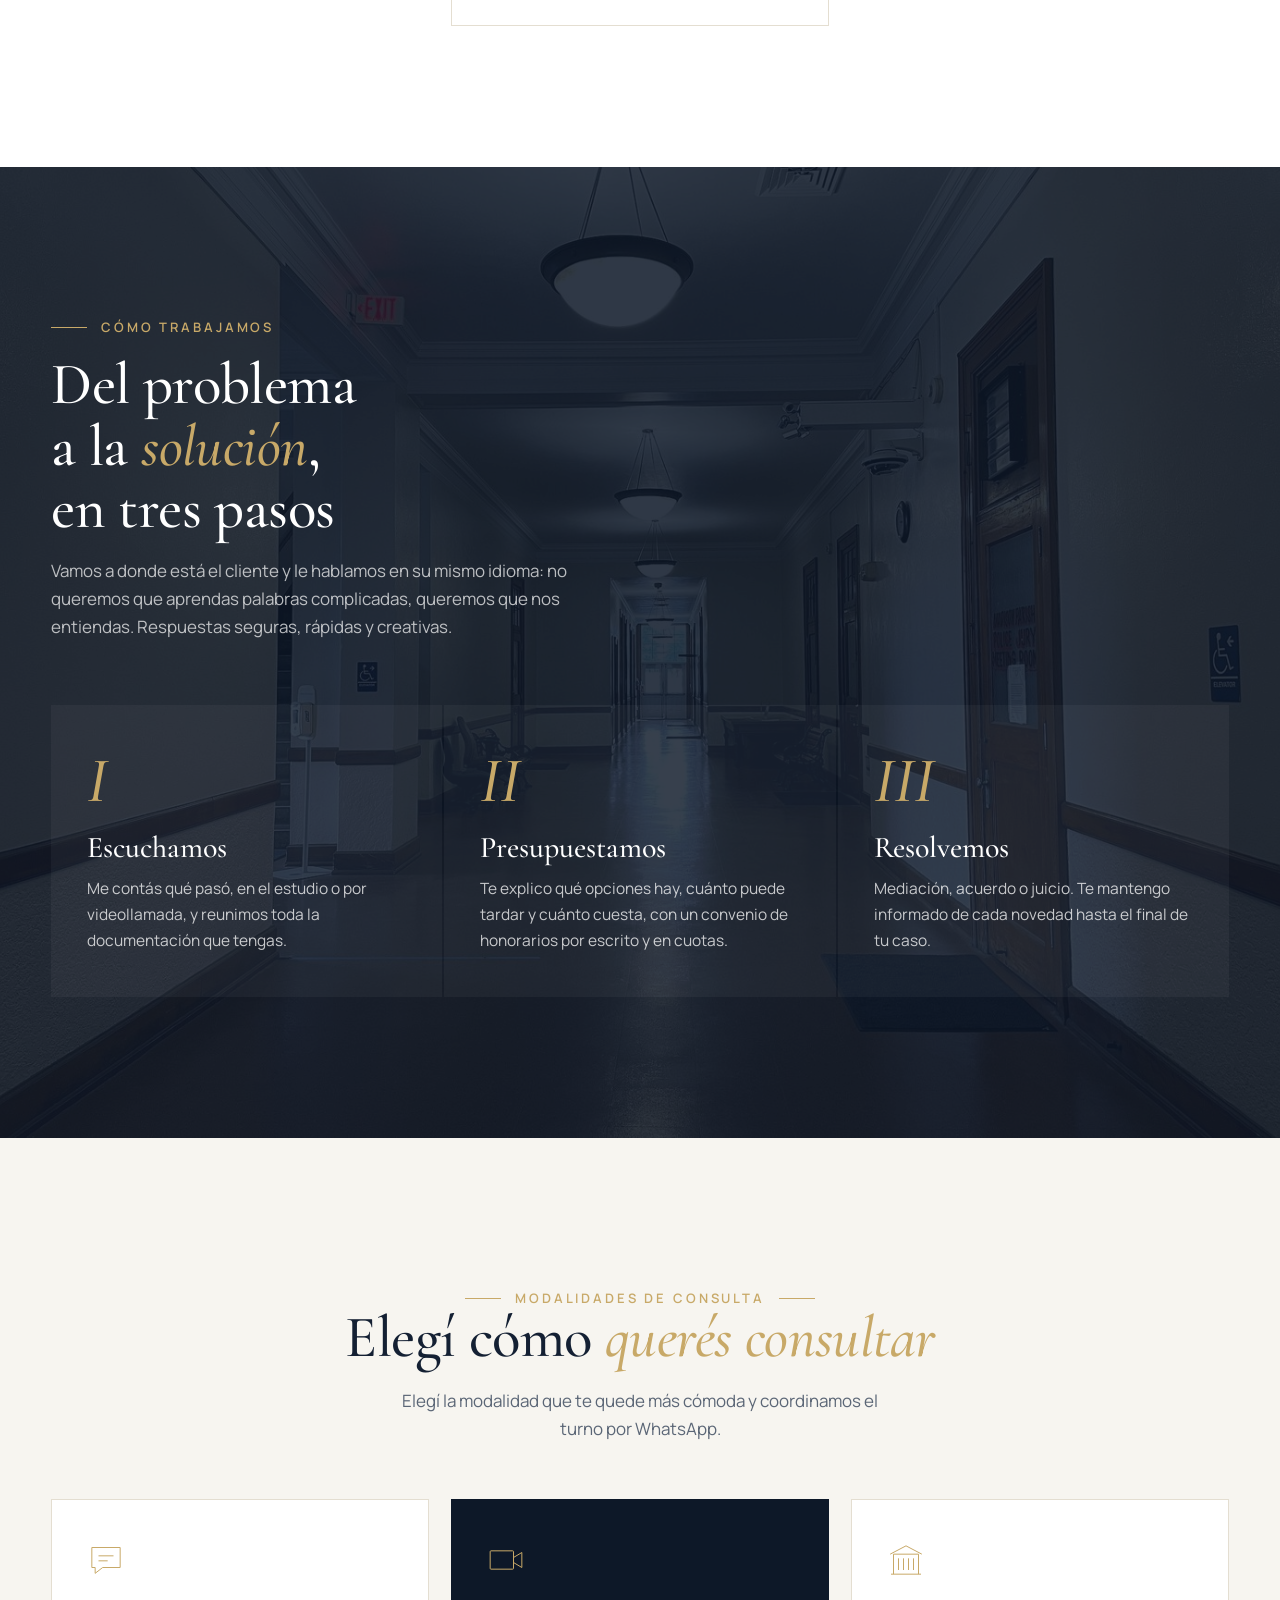
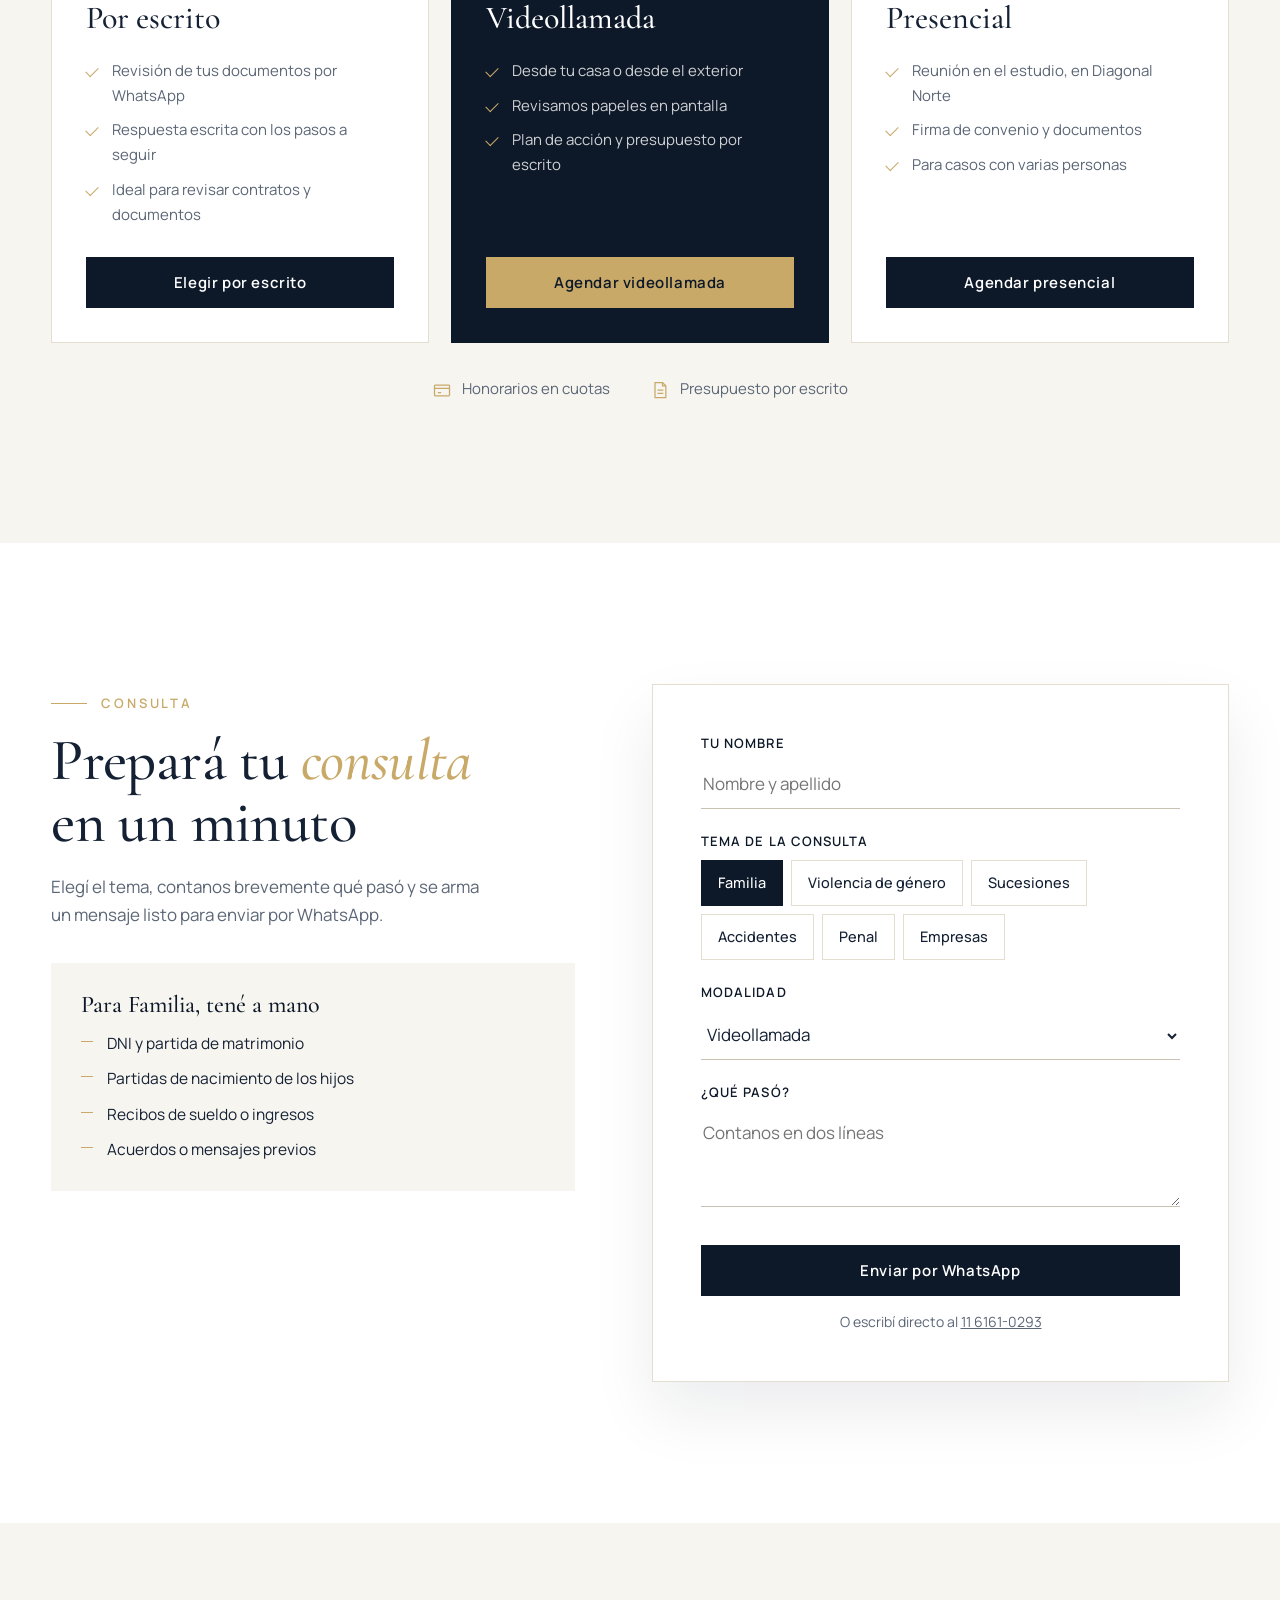
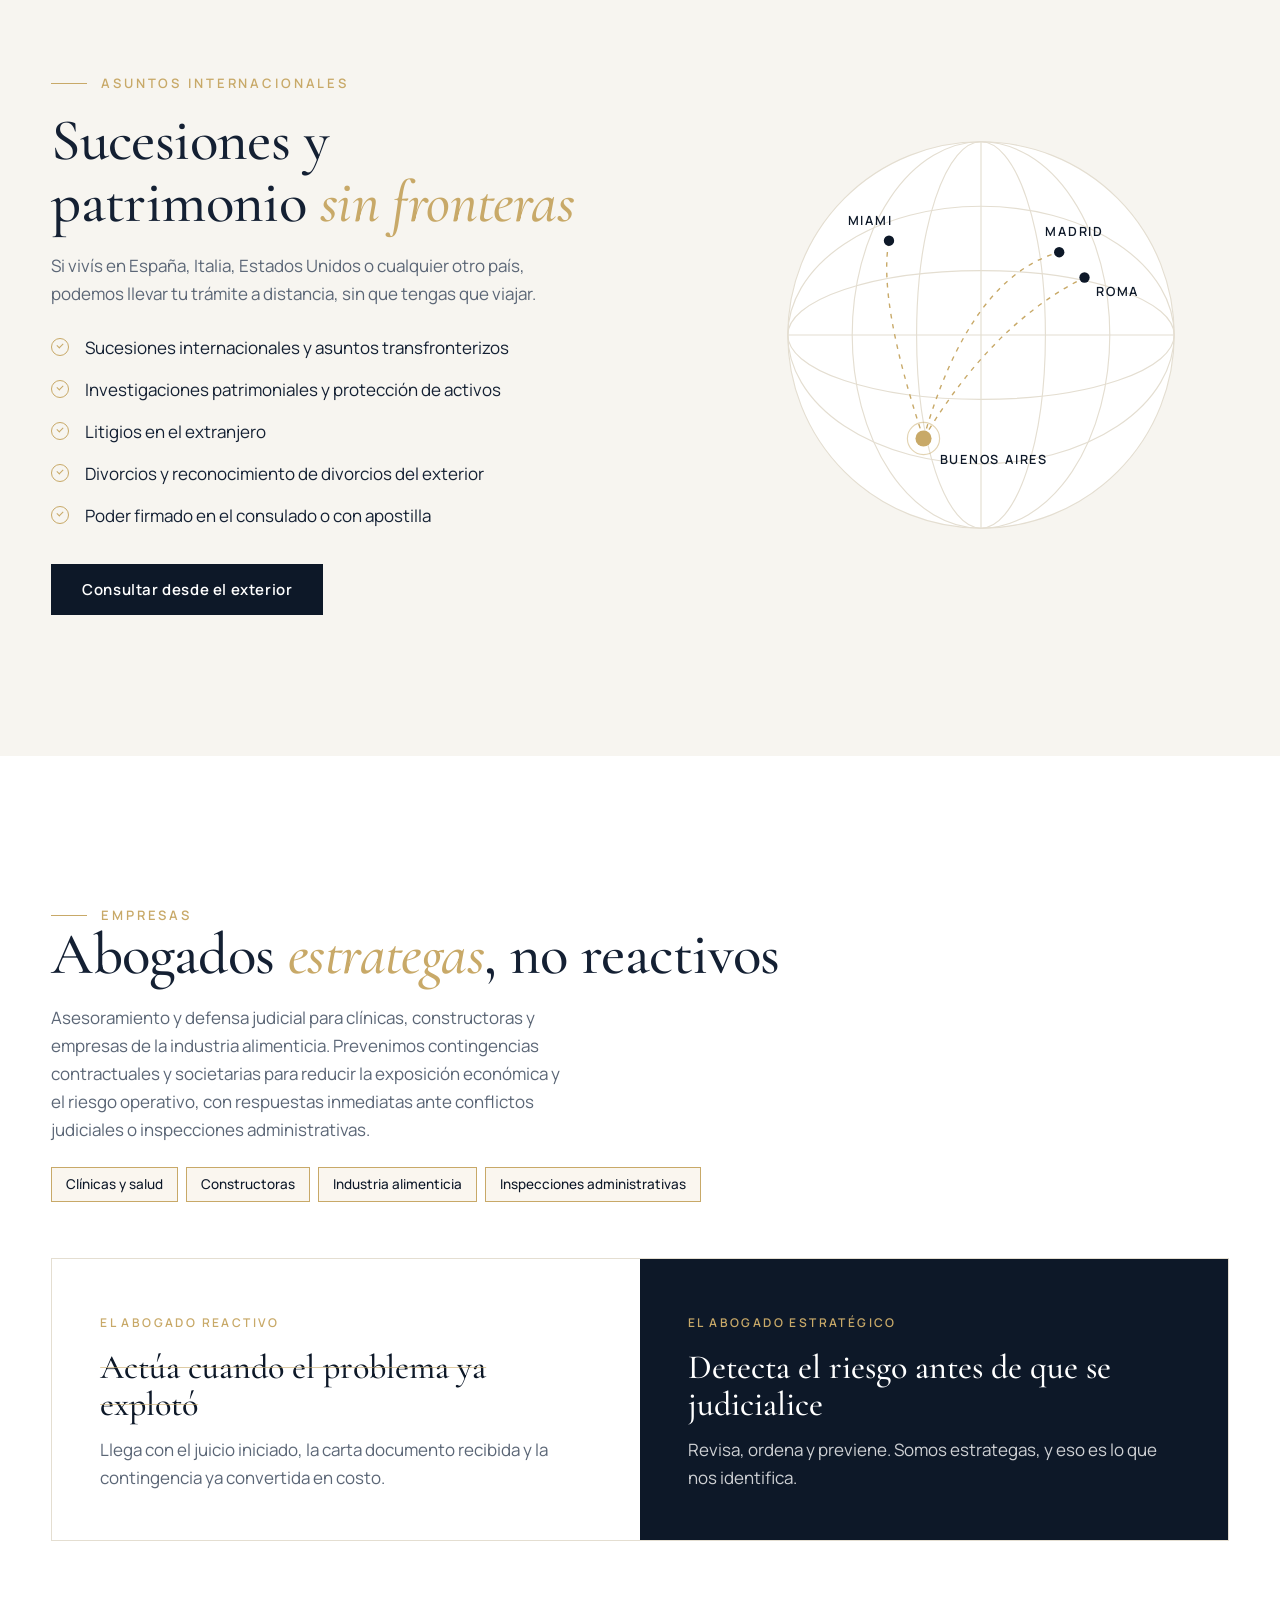
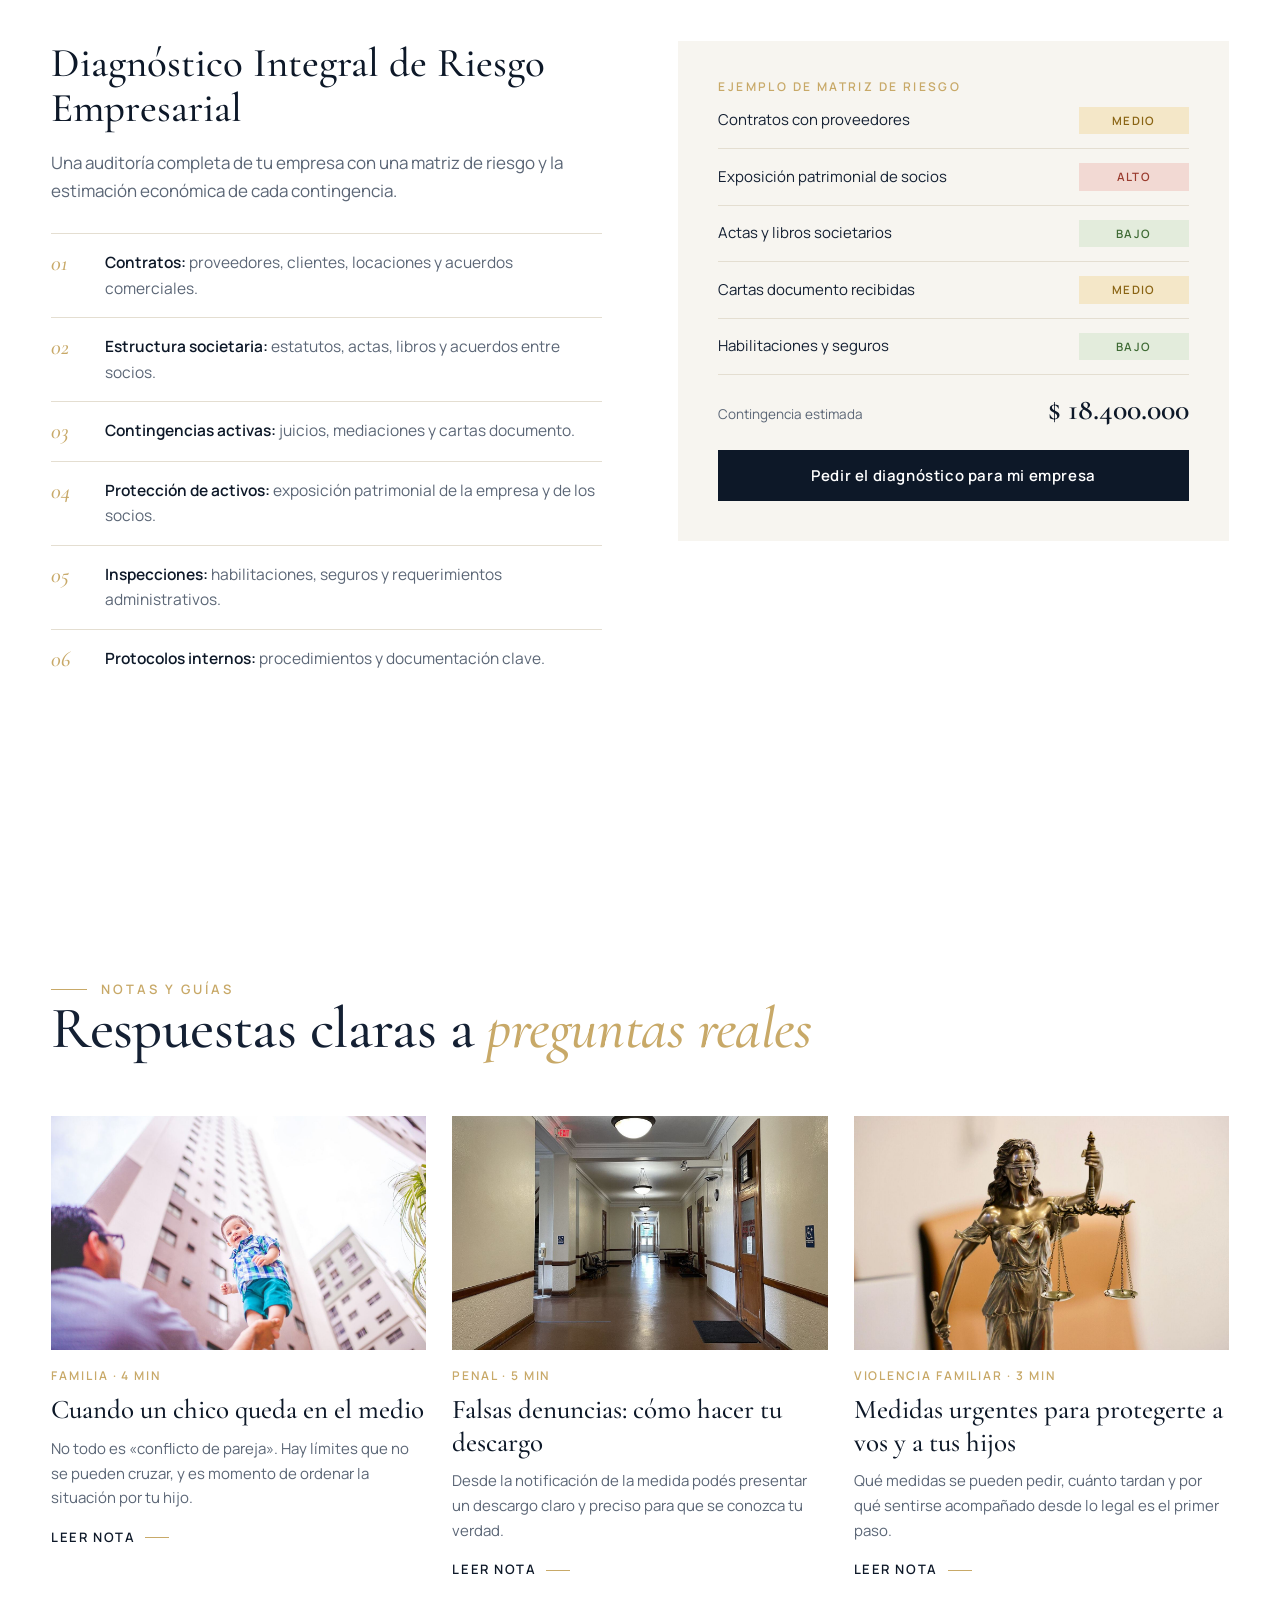
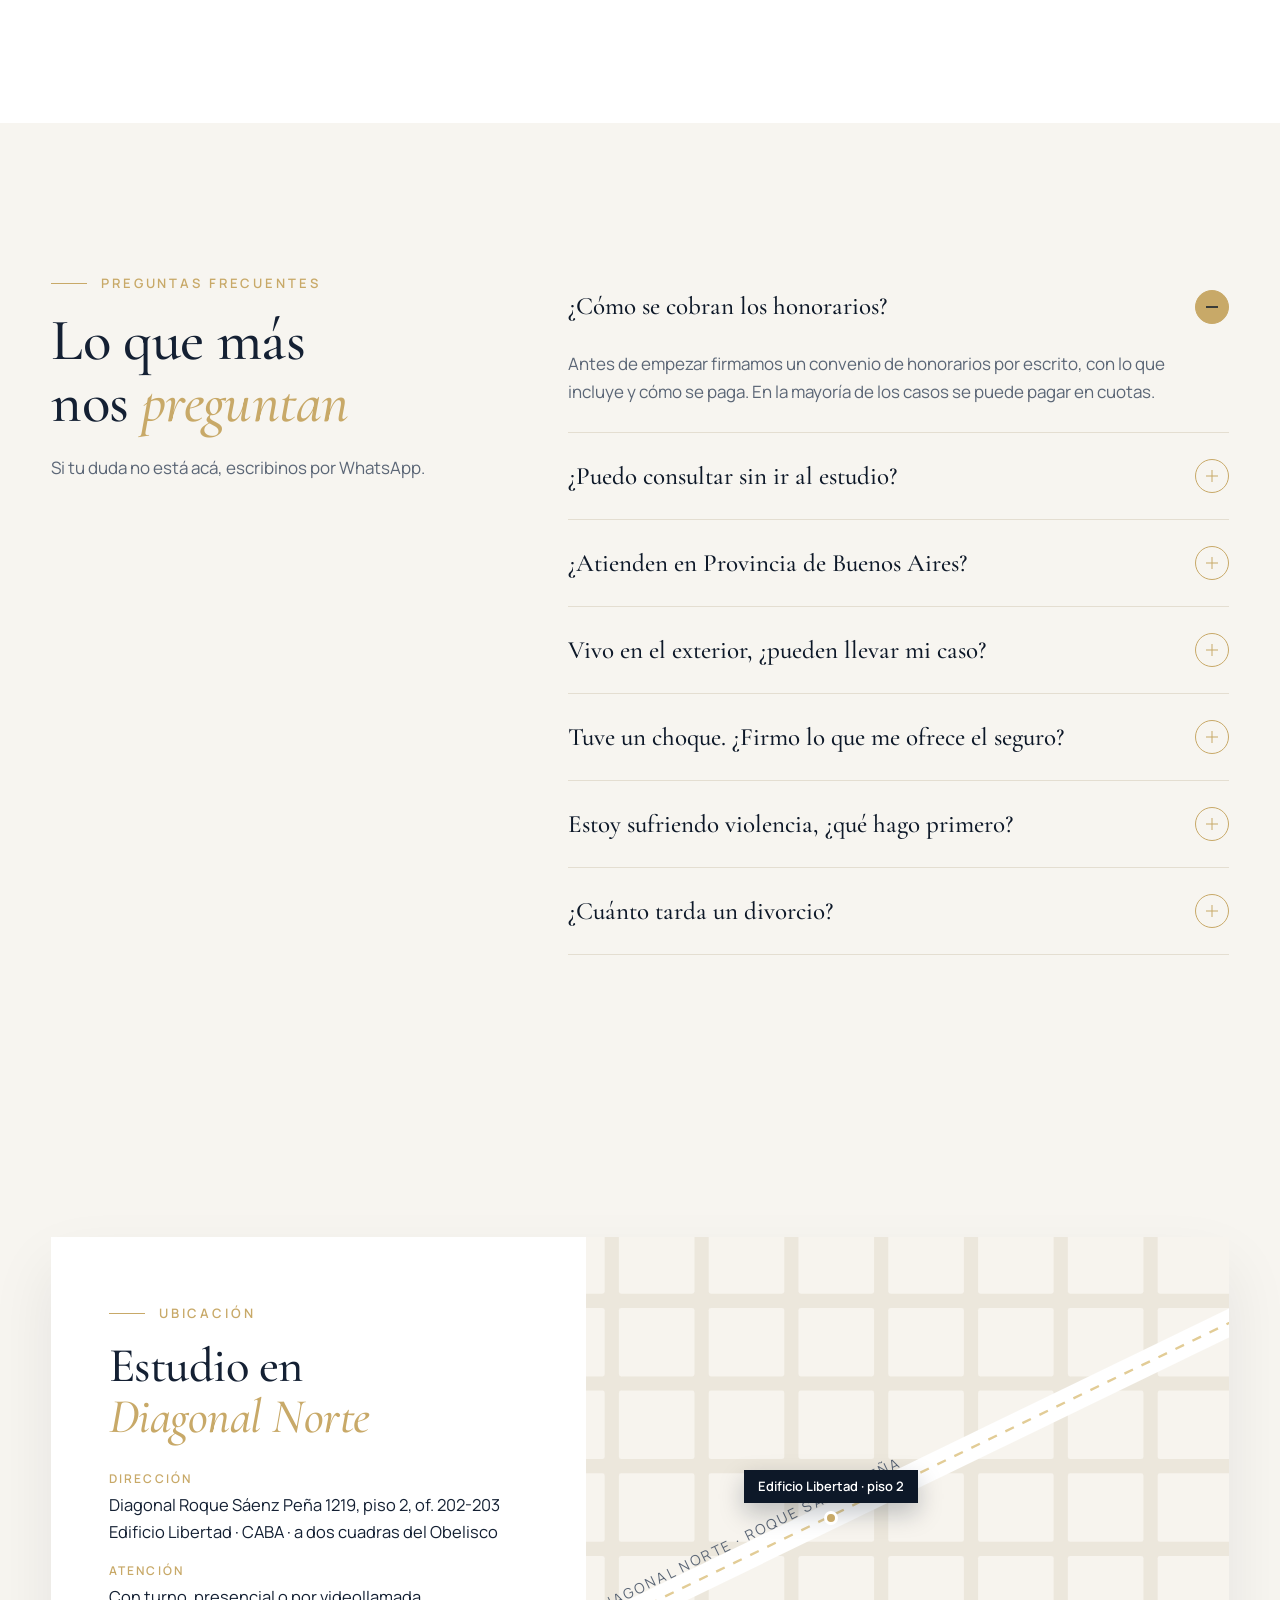
==== commit 09bec0ab: "El video de Silvana arranca en el minuto 7:05 Co-Authored-By: Claude Opus 5.5 <noreply@anthropic.com" ====
--- a/index.html
+++ b/index.html
@@ -5,12 +5,21 @@
 <meta name="viewport" content="width=device-width, initial-scale=1, viewport-fit=cover">
 <title>Dra. Silvana Calcagni · Abogada en Buenos Aires</title>
 <meta name="description" content="Dra. Silvana Calcagni, abogada en Buenos Aires con más de 25 años de ejercicio. Violencia de género, divorcios, sucesiones, accidentes y empresas. Consultas por WhatsApp y videollamada.">
+<link rel="canonical" href="https://abogadosdebuenosaires.com/">
+<meta property="og:type" content="website">
+<meta property="og:locale" content="es_AR">
+<meta property="og:site_name" content="Dra. Silvana Calcagni · Abogada">
+<meta property="og:title" content="Dra. Silvana Calcagni · Abogada en Buenos Aires">
+<meta property="og:description" content="Dra. Silvana Calcagni, abogada en Buenos Aires con más de 25 años de ejercicio. Violencia de género, divorcios, sucesiones, accidentes y empresas. Consultas por WhatsApp y videollamada.">
+<meta property="og:url" content="https://abogadosdebuenosaires.com/">
+<meta property="og:image" content="https://abogadosdebuenosaires.com/imagenes/hero-1.jpg">
+<meta name="twitter:card" content="summary_large_image">
 <link rel="preconnect" href="https://fonts.googleapis.com">
 <link rel="preconnect" href="https://fonts.gstatic.com" crossorigin>
 <link href="https://fonts.googleapis.com/css2?family=Cormorant+Garamond:ital,wght@0,500;0,600;1,500&family=Manrope:wght@400;500;600&display=swap" rel="stylesheet">
 <link rel="stylesheet" href="estilos.css">
 <script>document.documentElement.classList.add('js')</script>
-<script type="application/ld+json">{"@context":"https://schema.org","@type":"LegalService","name":"Dra. Silvana Calcagni · Estudio Jurídico Calcagni","url":"https://abogadosdebuenosaires.com/","telephone":"+54 9 11 6161-0293","areaServed":"Buenos Aires","address":{"@type":"PostalAddress","streetAddress":"Diagonal Roque Sáenz Peña 1219, piso 2, of. 202-203","addressLocality":"Ciudad Autónoma de Buenos Aires","addressCountry":"AR"},"knowsAbout":["Derecho de familia","Violencia de género","Sucesiones","Accidentes de tránsito","Derecho penal","Asesoramiento a empresas"]}</script>
+<script type="application/ld+json">{"@context":"https://schema.org","@type":"Attorney","name":"Dra. Silvana Calcagni · Estudio Jurídico Calcagni","url":"https://abogadosdebuenosaires.com/","image":"https://abogadosdebuenosaires.com/imagenes/silvana.jpg","telephone":"+54 9 11 6161-0293","areaServed":[{"@type":"City","name":"Ciudad Autónoma de Buenos Aires"},{"@type":"State","name":"Provincia de Buenos Aires"}],"address":{"@type":"PostalAddress","streetAddress":"Diagonal Roque Sáenz Peña 1219, piso 2, of. 202-203","addressLocality":"Ciudad Autónoma de Buenos Aires","addressRegion":"CABA","addressCountry":"AR"},"founder":{"@type":"Person","name":"Silvana Alejandra Calcagni","jobTitle":"Abogada"},"sameAs":["https://www.instagram.com/abogadacalcagni/","https://ar.linkedin.com/in/silvana-alejandra-calcagni-197a69231"],"knowsAbout":["Derecho de familia","Violencia de género","Sucesiones","Accidentes de tránsito","Derecho penal","Asesoramiento a empresas"]}</script>
 </head>
 <body>
 <header class="header" id="top">
@@ -147,10 +156,10 @@
       <span class="kicker">En los medios</span>
       <h2>Conocé a la Dra. Calcagni <em>en sus palabras</em></h2>
       <p>La Dra. Calcagni en el programa <i>Conectando</i> de Simphony 91.3. Escuchala y conocé su forma de trabajar antes de tu consulta: cercana, clara y comprometida con cada caso.</p>
-      <a class="vlink" href="https://www.youtube.com/watch?v=5Z_V2c9ituE" target="_blank" rel="noopener">Ver en YouTube</a>
+      <a class="vlink" href="https://www.youtube.com/watch?v=5Z_V2c9ituE&amp;t=425s" target="_blank" rel="noopener">Ver en YouTube</a>
     </div>
     <div class="vbox" data-reveal style="--d:1">
-      <a class="yt" href="https://www.youtube.com/watch?v=5Z_V2c9ituE" data-yt="5Z_V2c9ituE" target="_blank" rel="noopener" aria-label="Reproducir el video de la Dra. Calcagni">
+      <a class="yt" href="https://www.youtube.com/watch?v=5Z_V2c9ituE&amp;t=425s" data-yt="5Z_V2c9ituE" data-start="425" target="_blank" rel="noopener" aria-label="Reproducir el video de la Dra. Calcagni">
         <img src="imagenes/silvana.jpg" alt="" loading="lazy" width="1440" height="1800">
         <span class="play" aria-hidden="true"></span>
       </a>
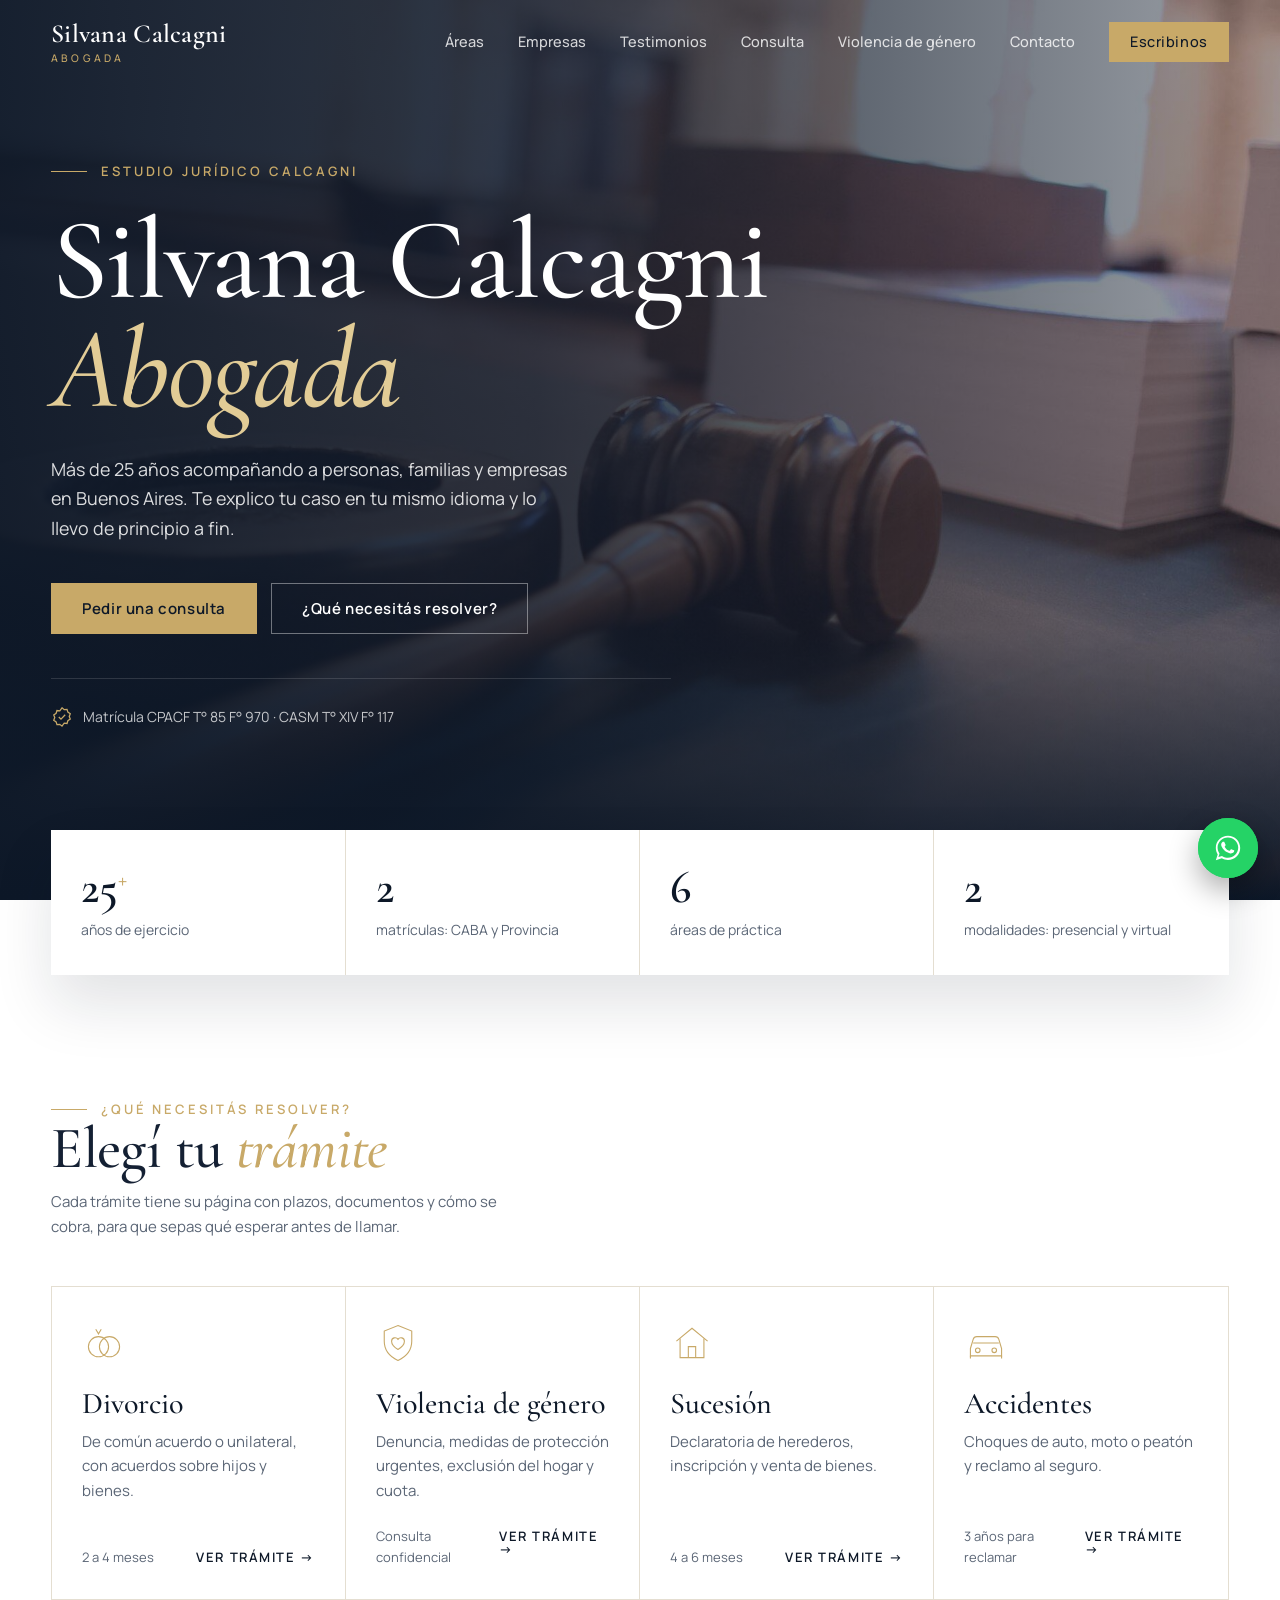
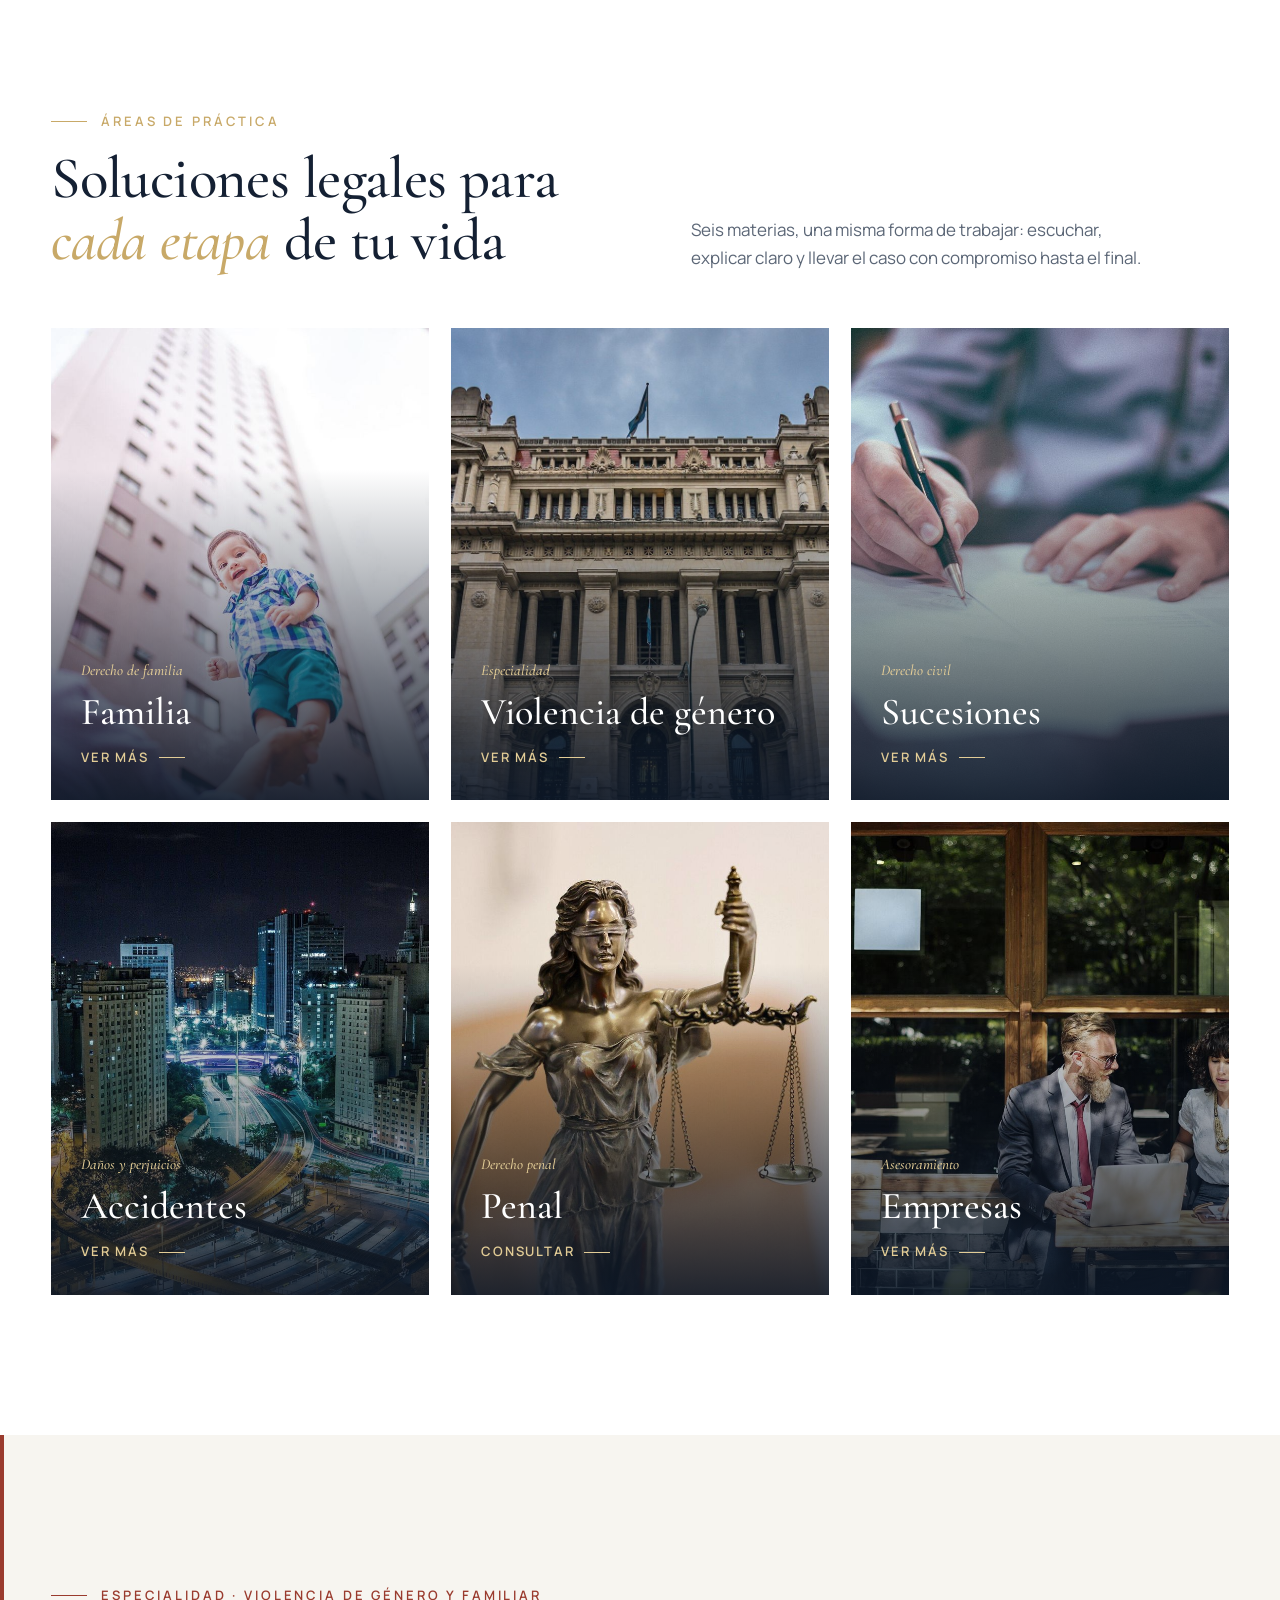
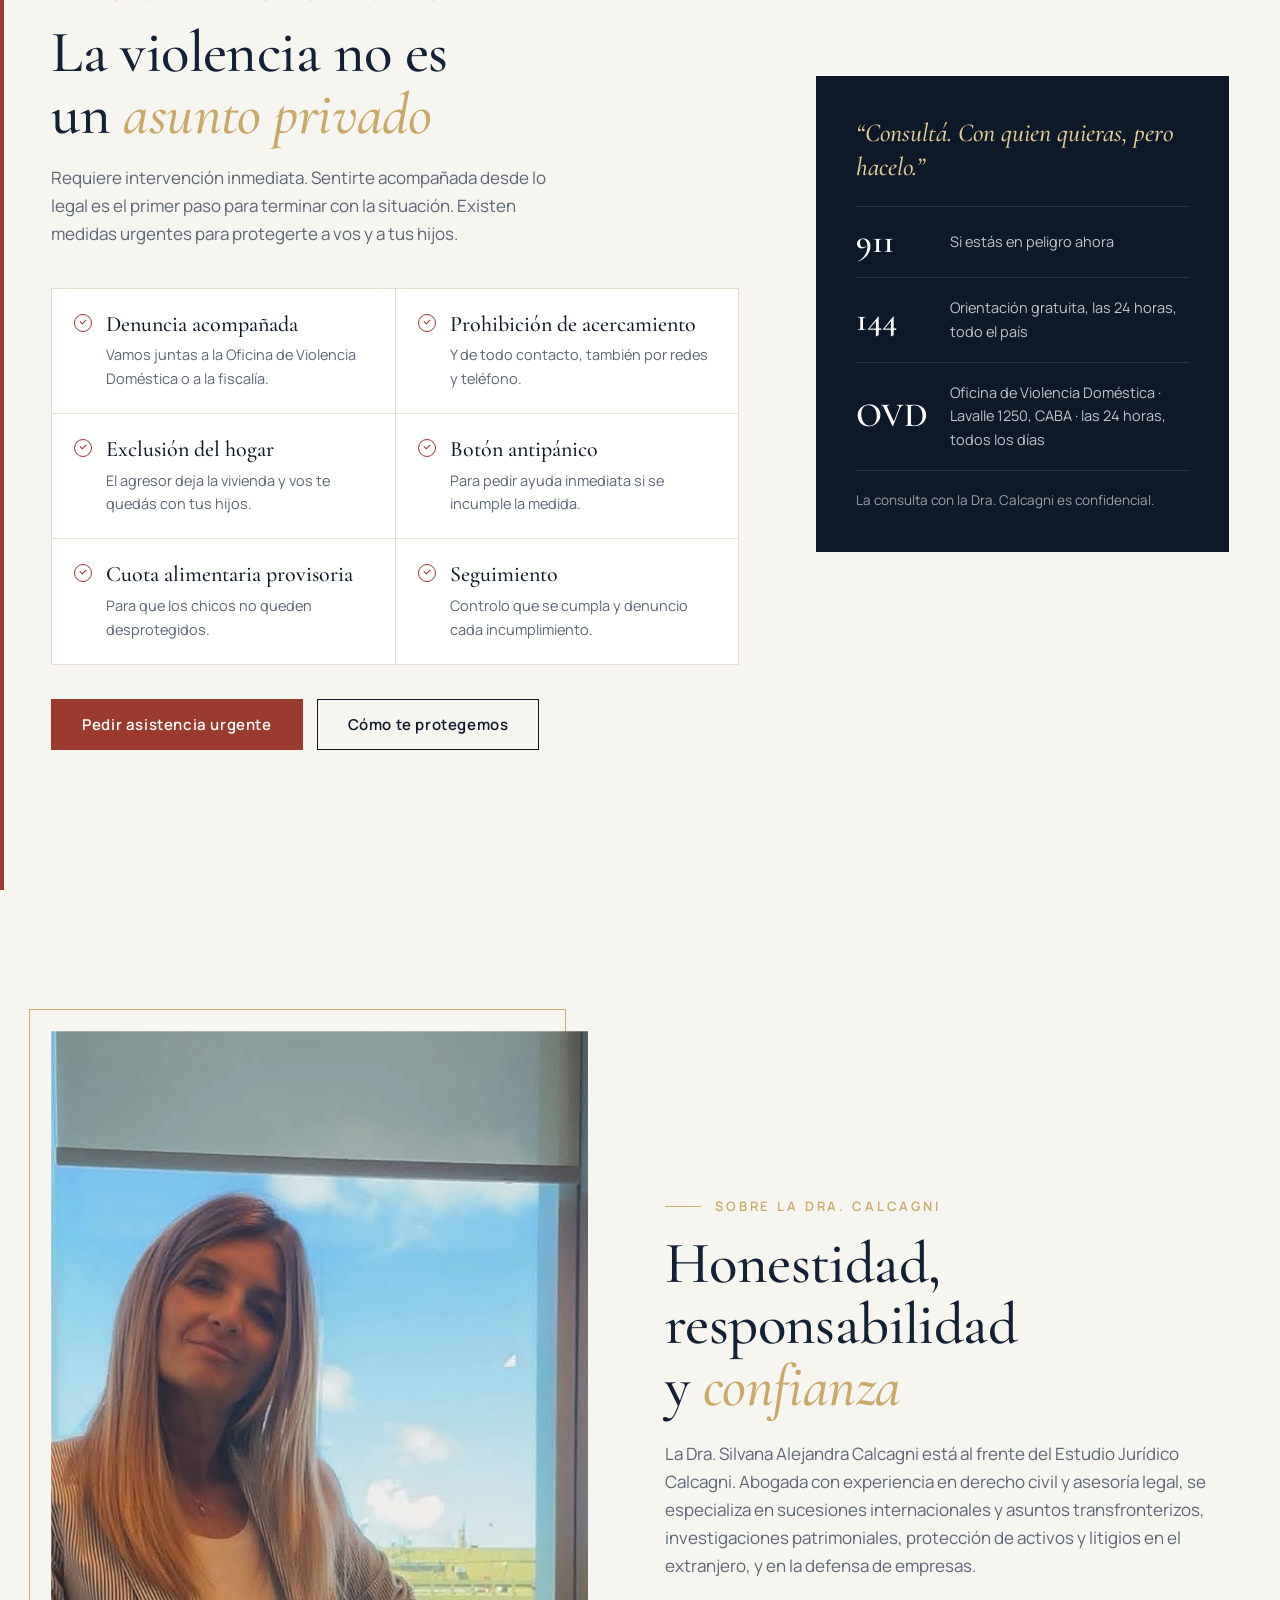
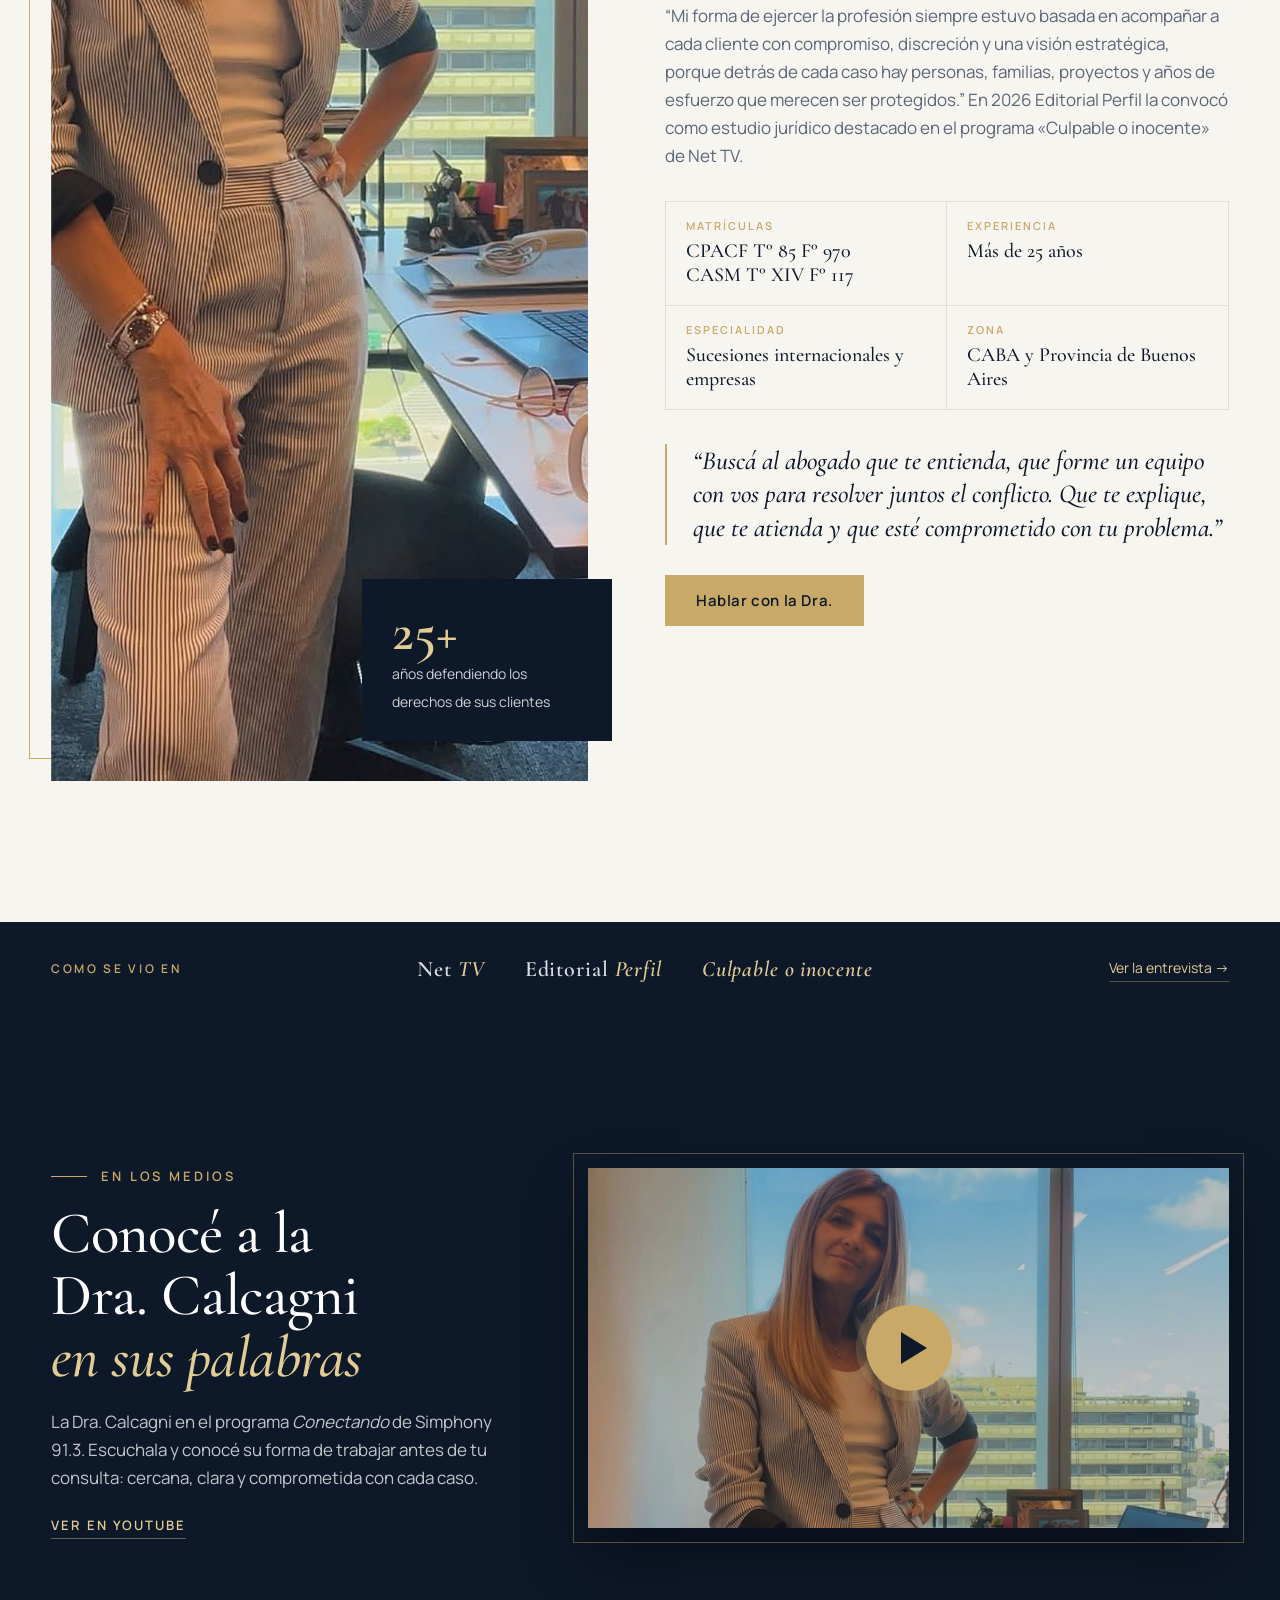
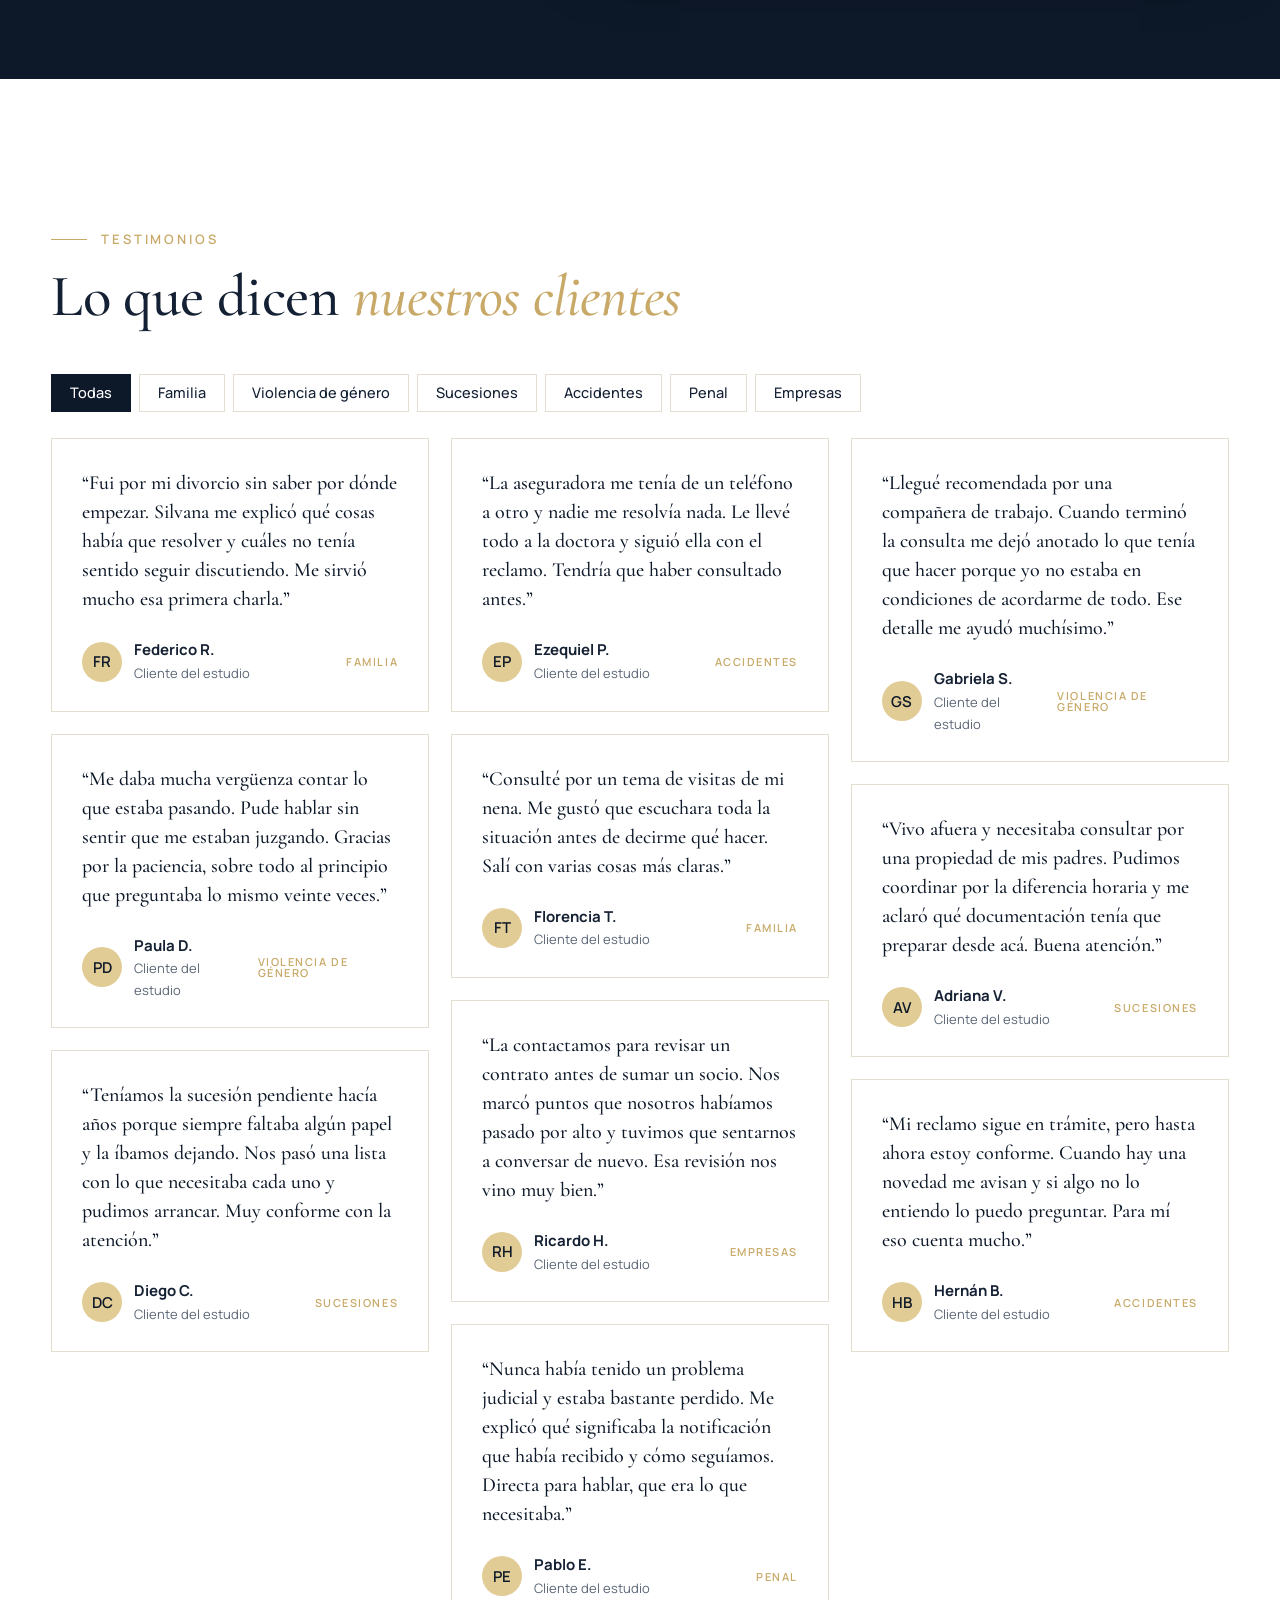
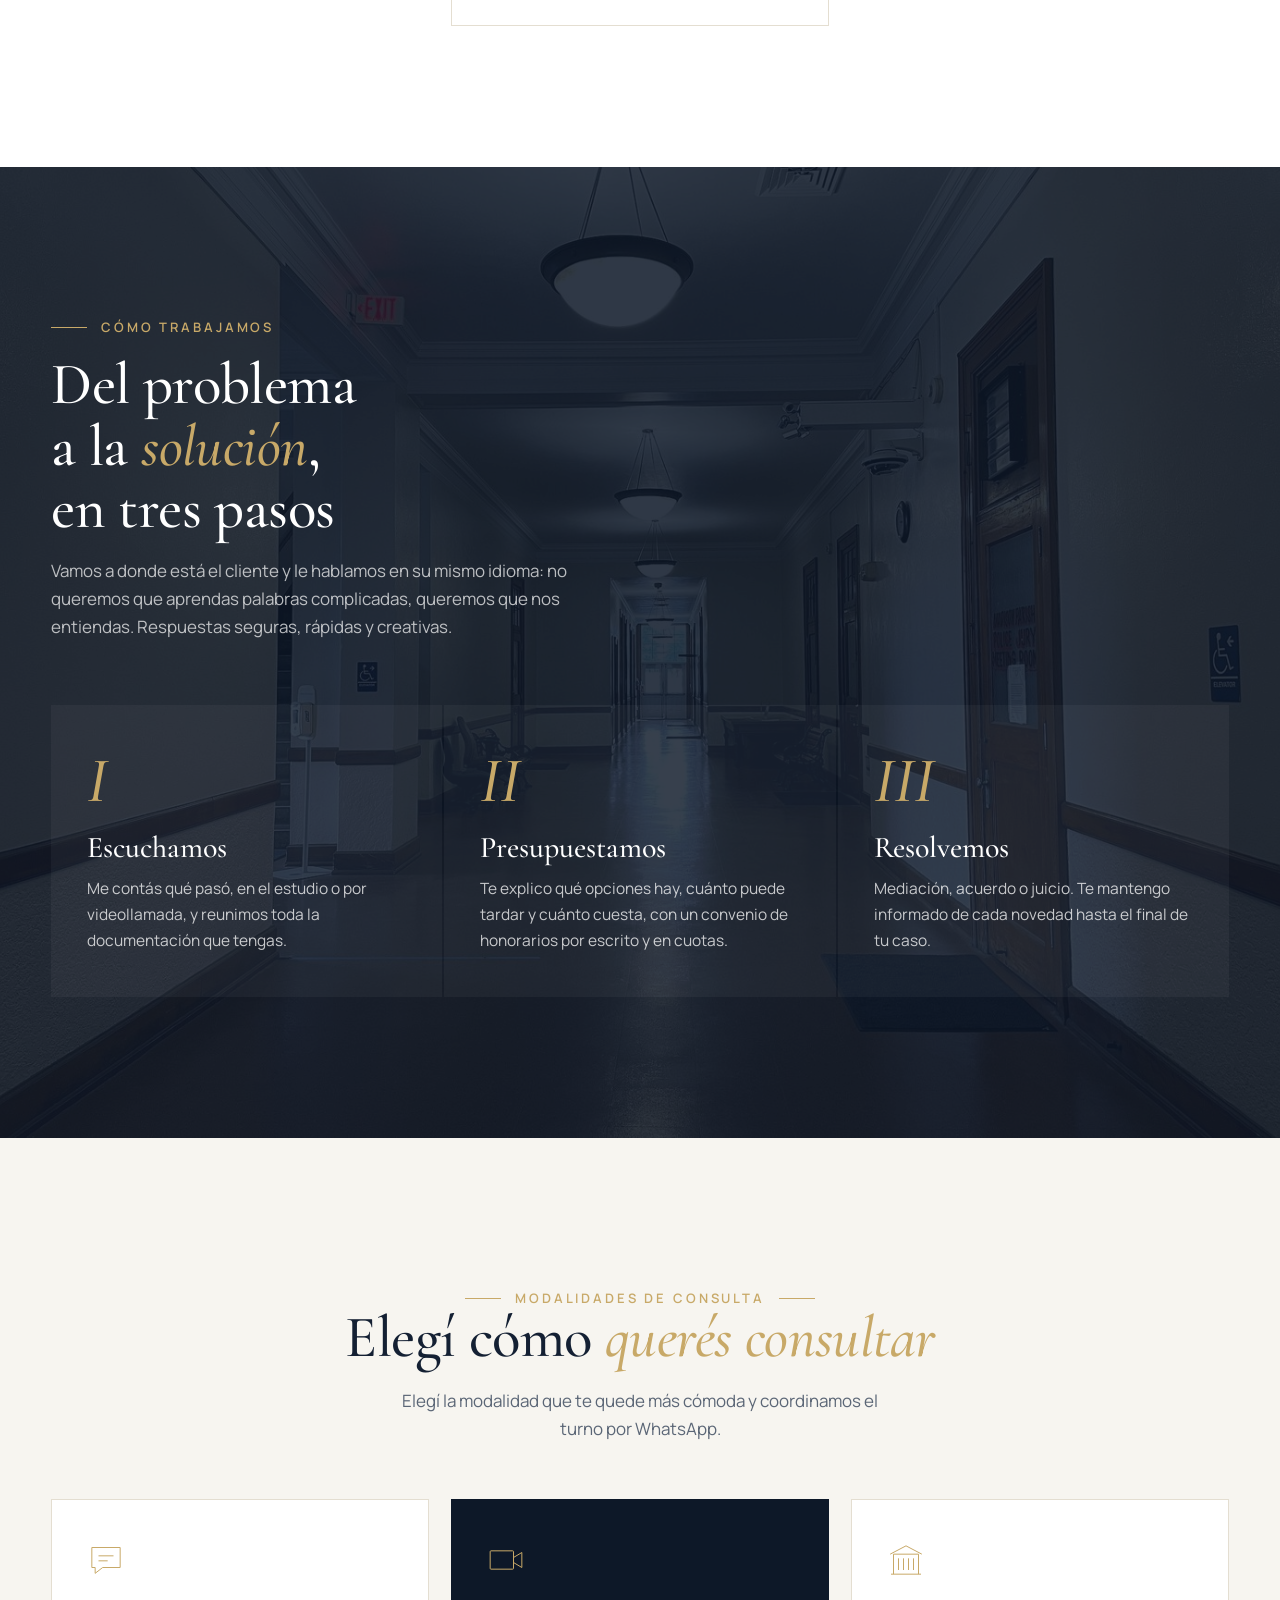
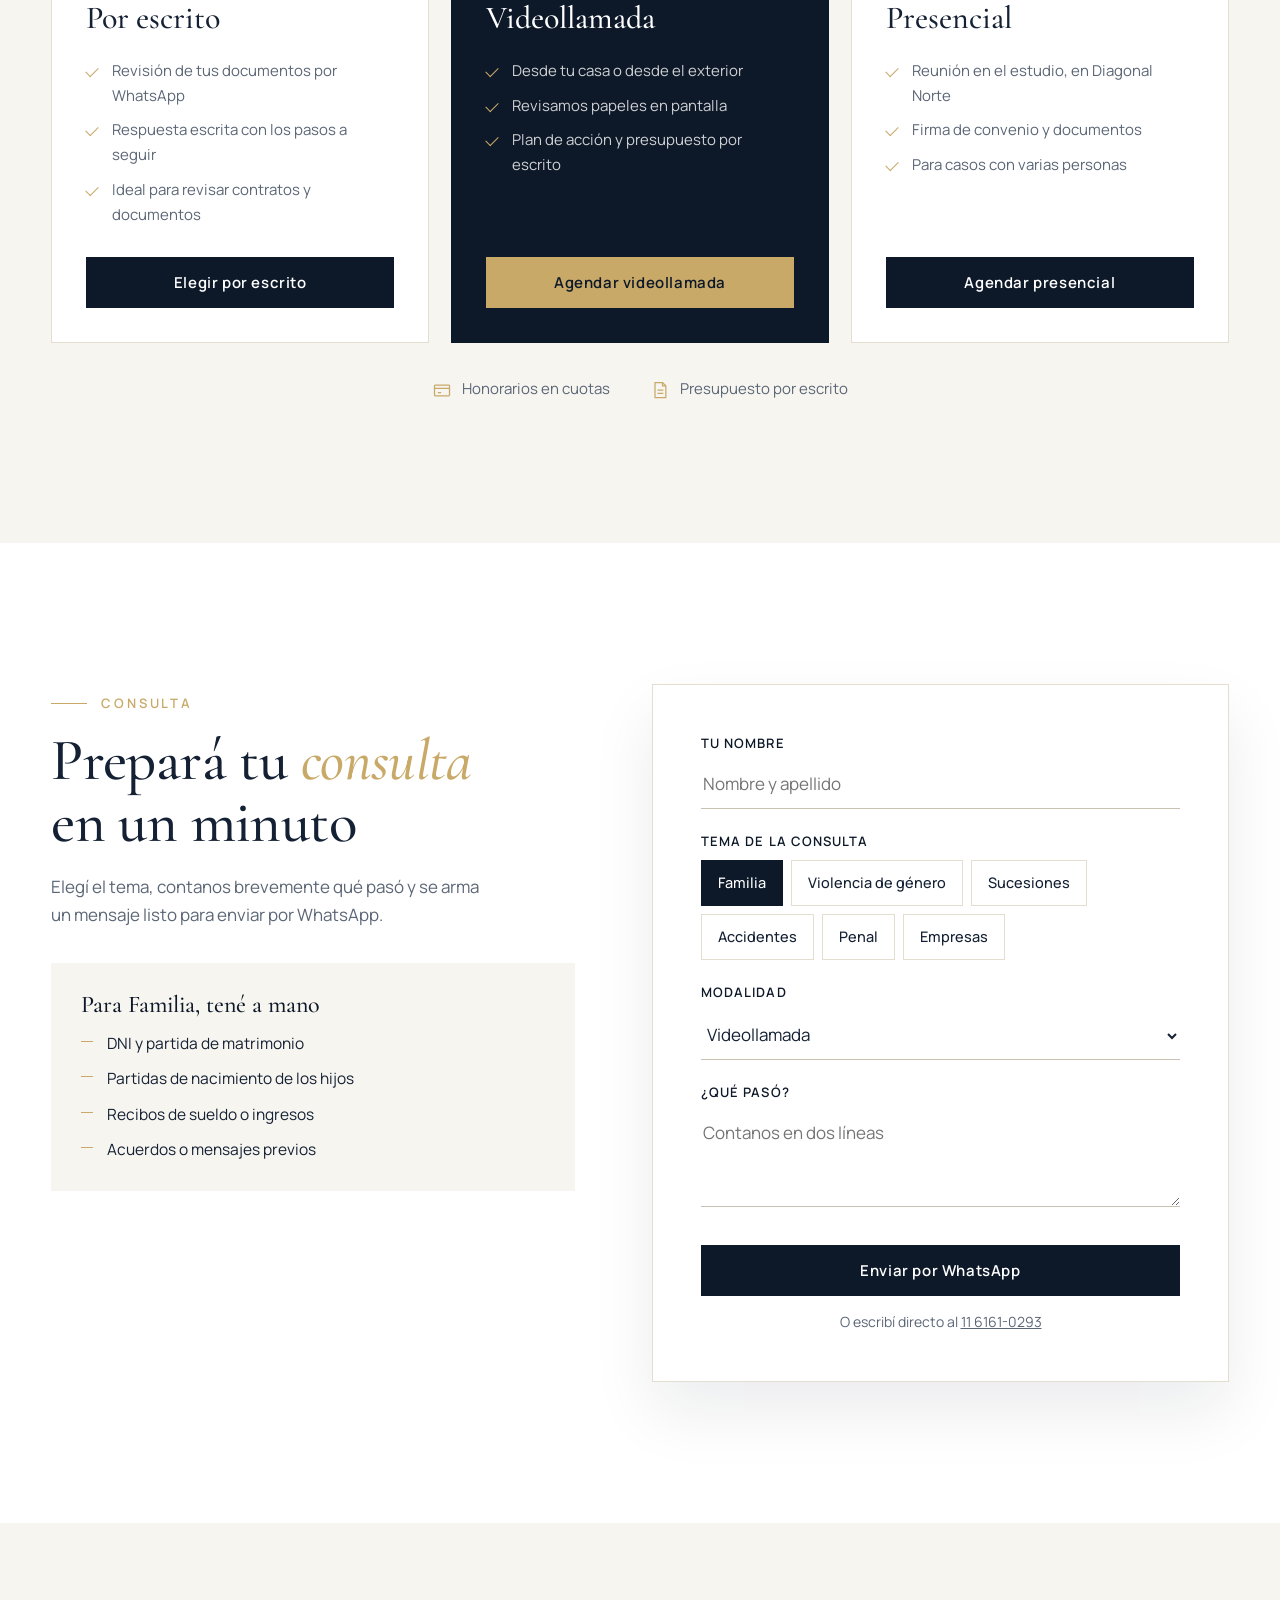
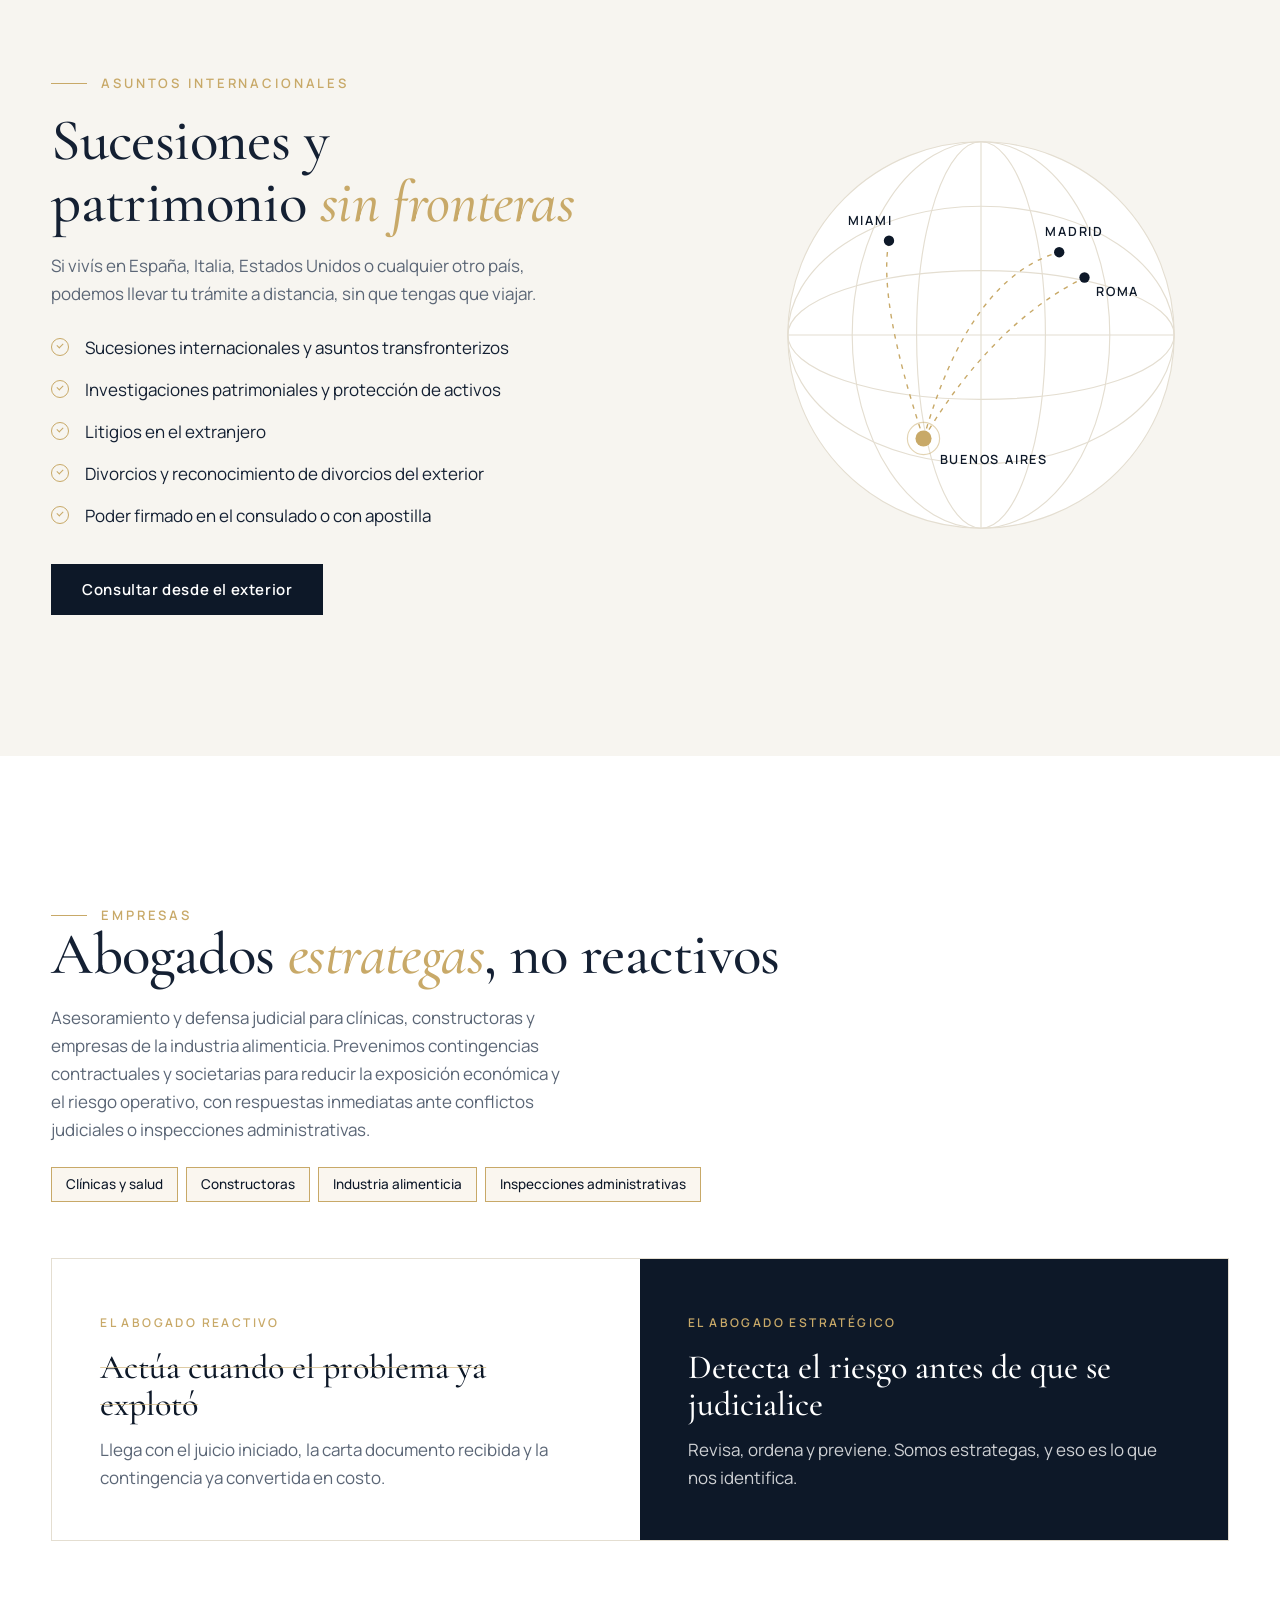
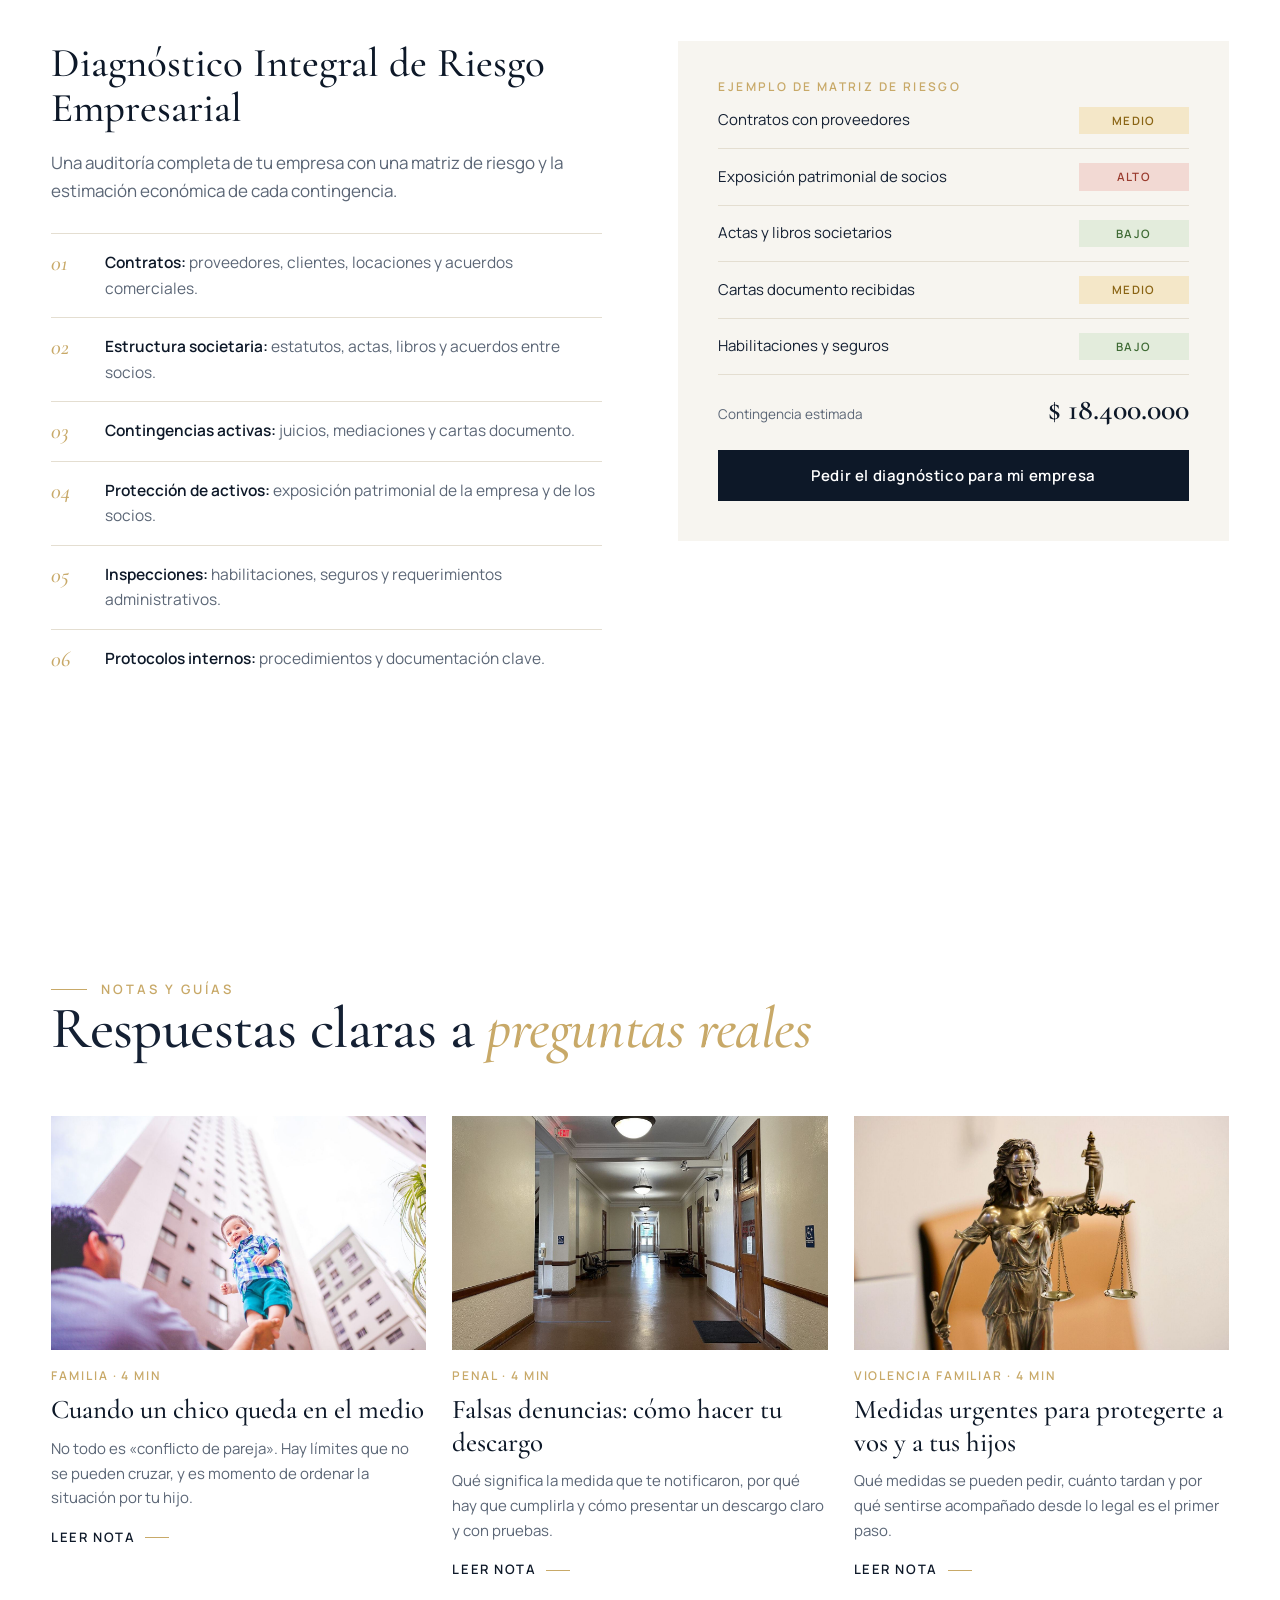
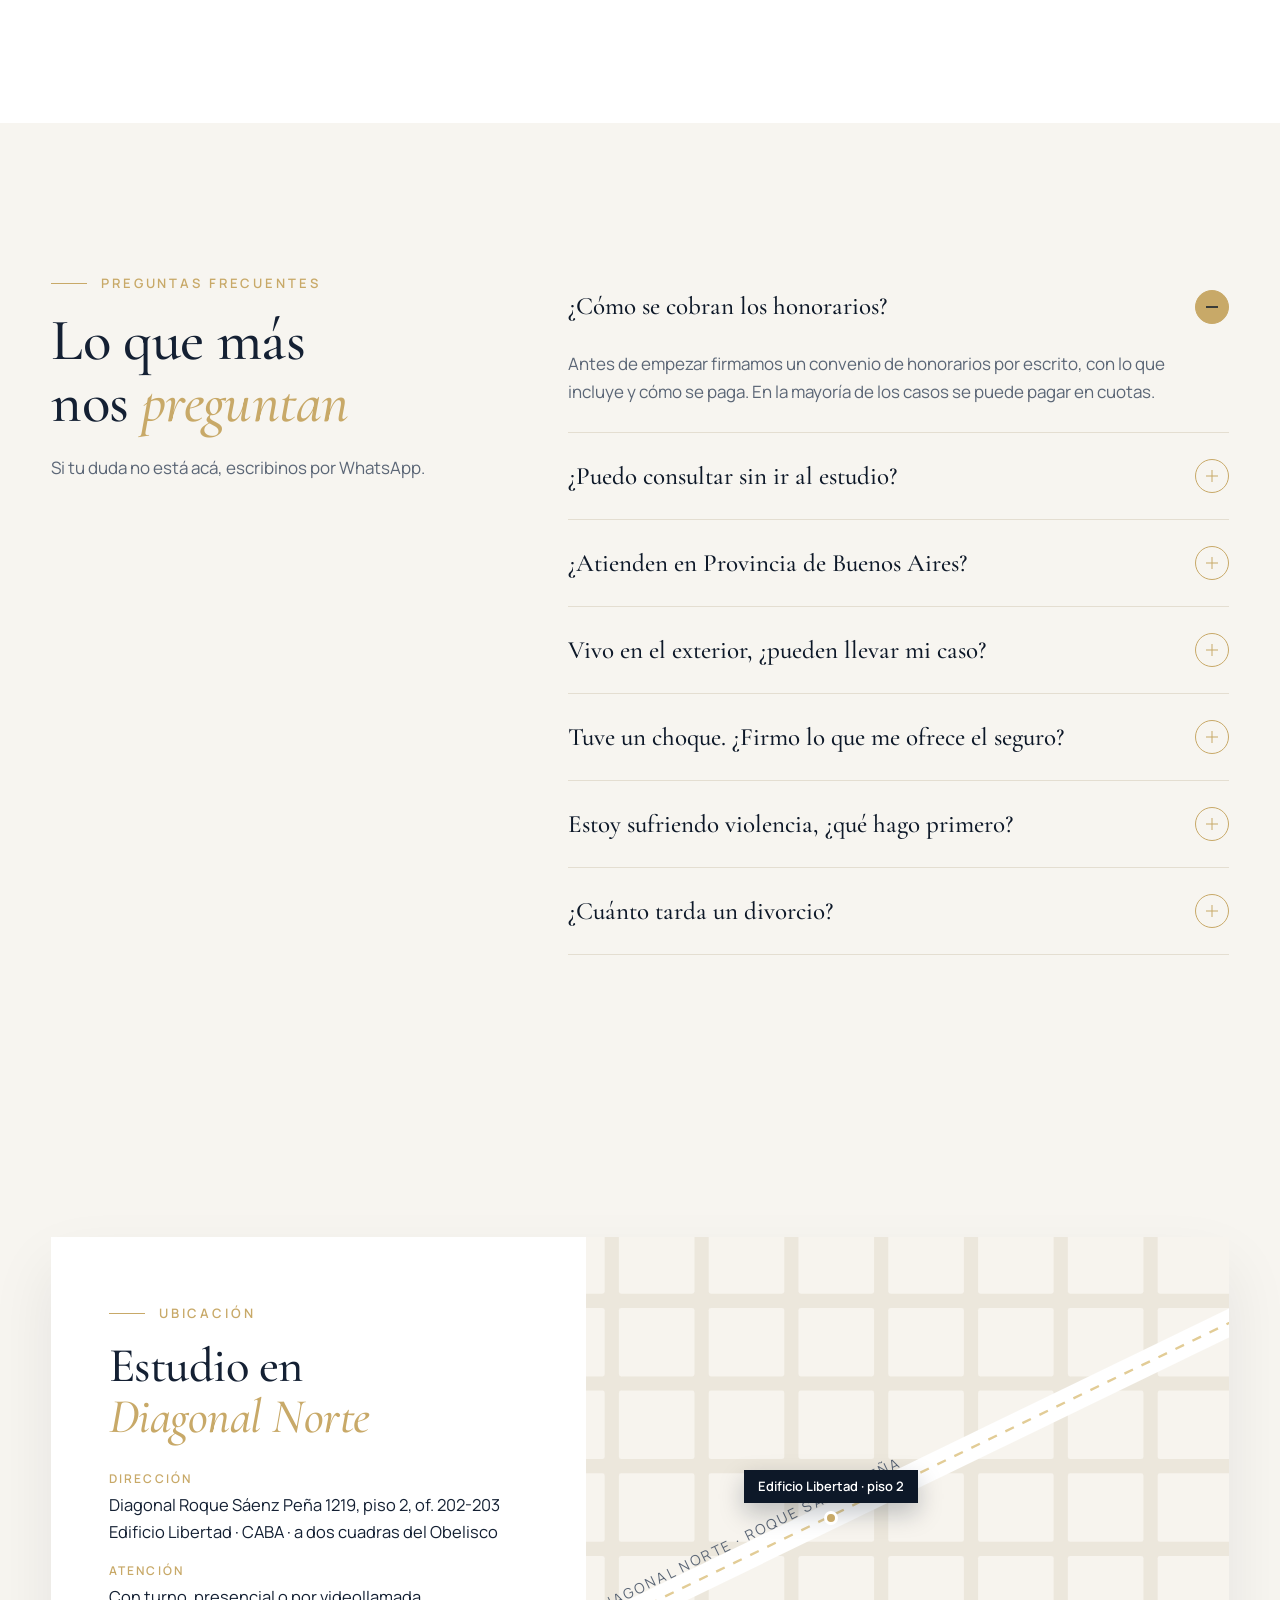
==== commit 7607c2ed: "Notas del blog: tres artículos completos enlazados desde las tarjetas Co-Authored-By: Claude Opus 5." ====
--- a/index.html
+++ b/index.html
@@ -156,10 +156,10 @@
       <span class="kicker">En los medios</span>
       <h2>Conocé a la Dra. Calcagni <em>en sus palabras</em></h2>
       <p>La Dra. Calcagni en el programa <i>Conectando</i> de Simphony 91.3. Escuchala y conocé su forma de trabajar antes de tu consulta: cercana, clara y comprometida con cada caso.</p>
-      <a class="vlink" href="https://www.youtube.com/watch?v=5Z_V2c9ituE&amp;t=425s" target="_blank" rel="noopener">Ver en YouTube</a>
+      <a class="vlink" href="https://www.youtube.com/watch?v=5Z_V2c9ituE" target="_blank" rel="noopener">Ver en YouTube</a>
     </div>
     <div class="vbox" data-reveal style="--d:1">
-      <a class="yt" href="https://www.youtube.com/watch?v=5Z_V2c9ituE&amp;t=425s" data-yt="5Z_V2c9ituE" data-start="425" target="_blank" rel="noopener" aria-label="Reproducir el video de la Dra. Calcagni">
+      <a class="yt" href="https://www.youtube.com/watch?v=5Z_V2c9ituE" data-yt="5Z_V2c9ituE" target="_blank" rel="noopener" aria-label="Reproducir el video de la Dra. Calcagni">
         <img src="imagenes/silvana.jpg" alt="" loading="lazy" width="1440" height="1800">
         <span class="play" aria-hidden="true"></span>
       </a>
@@ -305,9 +305,9 @@
   <div class="wrap">
     <div data-reveal><span class="kicker">Notas y guías</span><h2>Respuestas claras a <em>preguntas reales</em></h2></div>
     <div class="ngrid">
-      <a class="note-c" href="divorcio.html" data-reveal><div class="img"><img src="imagenes/familia-1.jpg" alt="" loading="lazy"></div><p class="meta">Familia · 4 min</p><h3>Cuando un chico queda en el medio</h3><p>No todo es «conflicto de pareja». Hay límites que no se pueden cruzar, y es momento de ordenar la situación por tu hijo.</p><span class="rd">Leer nota</span></a>
-      <a class="note-c" href="#consulta" data-topic="penal" data-reveal style="--d:1"><div class="img"><img src="imagenes/penal-1.jpg" alt="" loading="lazy"></div><p class="meta">Penal · 5 min</p><h3>Falsas denuncias: cómo hacer tu descargo</h3><p>Desde la notificación de la medida podés presentar un descargo claro y preciso para que se conozca tu verdad.</p><span class="rd">Leer nota</span></a>
-      <a class="note-c" href="violencia.html" data-reveal style="--d:2"><div class="img"><img src="imagenes/hero-2.jpg" alt="" loading="lazy"></div><p class="meta">Violencia familiar · 3 min</p><h3>Medidas urgentes para protegerte a vos y a tus hijos</h3><p>Qué medidas se pueden pedir, cuánto tardan y por qué sentirse acompañado desde lo legal es el primer paso.</p><span class="rd">Leer nota</span></a>
+      <a class="note-c" href="nota-hijos-en-el-medio.html" data-reveal><div class="img"><img src="imagenes/familia-1.jpg" alt="" loading="lazy"></div><p class="meta">Familia · 4 min</p><h3>Cuando un chico queda en el medio</h3><p>No todo es «conflicto de pareja». Hay límites que no se pueden cruzar, y es momento de ordenar la situación por tu hijo.</p><span class="rd">Leer nota</span></a>
+      <a class="note-c" href="nota-descargo-falsa-denuncia.html" data-reveal style="--d:1"><div class="img"><img src="imagenes/penal-1.jpg" alt="" loading="lazy"></div><p class="meta">Penal · 4 min</p><h3>Falsas denuncias: cómo hacer tu descargo</h3><p>Qué significa la medida que te notificaron, por qué hay que cumplirla y cómo presentar un descargo claro y con pruebas.</p><span class="rd">Leer nota</span></a>
+      <a class="note-c" href="nota-medidas-urgentes-violencia.html" data-reveal style="--d:2"><div class="img"><img src="imagenes/hero-2.jpg" alt="" loading="lazy"></div><p class="meta">Violencia familiar · 4 min</p><h3>Medidas urgentes para protegerte a vos y a tus hijos</h3><p>Qué medidas se pueden pedir, cuánto tardan y por qué sentirse acompañado desde lo legal es el primer paso.</p><span class="rd">Leer nota</span></a>
     </div>
   </div>
 </section>
--- a/estilos.css
+++ b/estilos.css
@@ -632,3 +632,27 @@
 .rgrid:not(.two-r) { display: block; columns: 3 300px; column-gap: 22px; }
 .rgrid:not(.two-r) .review { break-inside: avoid; margin-bottom: 22px; }
 .review .q { margin-top: 0; }
+
+/* notas y guías */
+.phero.note-h { padding-bottom: 100px; }
+.phero.note-h h1 { max-width: 18ch; font-size: clamp(42px, 5.6vw, 76px); }
+.phero .byline { margin-top: 28px; font-size: 14px; color: #ffffffb3; }
+.phero .byline b { color: var(--white); font-weight: 600; }
+.prose { max-width: 68ch; }
+.prose > * + * { margin-top: 20px; }
+.prose h2 { margin-top: 56px; font: 500 clamp(30px, 3.2vw, 40px)/1.12 var(--serif); color: var(--navy); scroll-margin-top: 100px; }
+.prose h2 + * { margin-top: 18px; }
+.prose ul { display: grid; gap: 12px; }
+.prose li { position: relative; padding-left: 26px; }
+.prose li::before { content: ""; position: absolute; left: 0; top: .72em; width: 12px; height: 1px; background: var(--gold); }
+.prose strong { font-weight: 600; color: var(--navy); }
+.prose a { color: var(--navy); text-decoration-color: var(--gold); text-underline-offset: 3px; }
+.note-box { background: var(--paper); border-left: 2px solid var(--gold); padding: 22px 26px; }
+.note-box.alert { background: var(--navy); color: #ffffffd9; }
+.note-box.alert strong { color: var(--white); }
+.prose .disclaimer { margin-top: 48px; padding-top: 22px; border-top: 1px solid var(--line); font-size: 14.5px; color: var(--muted); }
+.aside-box .toc { margin-top: 18px; display: grid; gap: 4px; }
+.aside-box .toc li { padding-left: 0; }
+.aside-box .toc li::before { display: none; }
+.aside-box .toc a { display: block; padding: 8px 0; border-bottom: 1px solid var(--line); text-decoration: none; color: var(--ink); font-size: 15px; }
+.aside-box .toc a:hover { color: var(--navy); border-color: var(--gold); }
